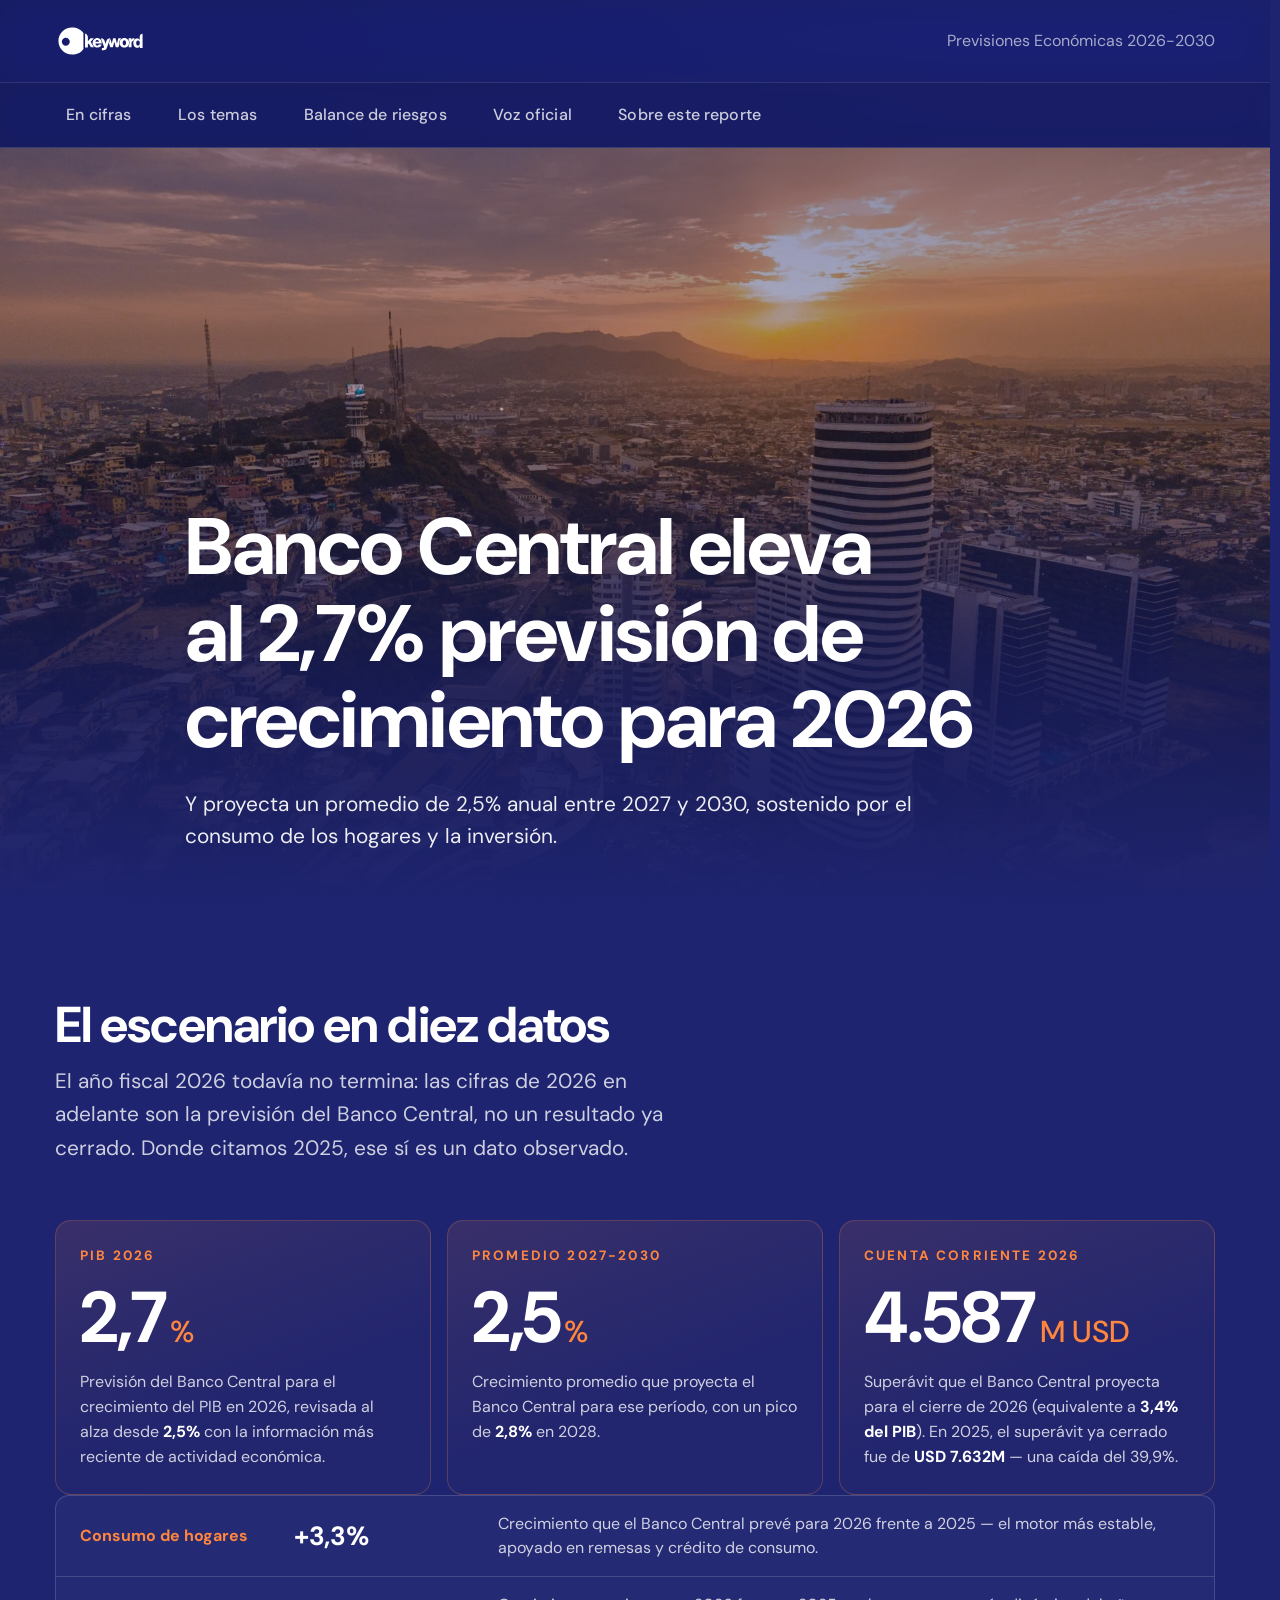
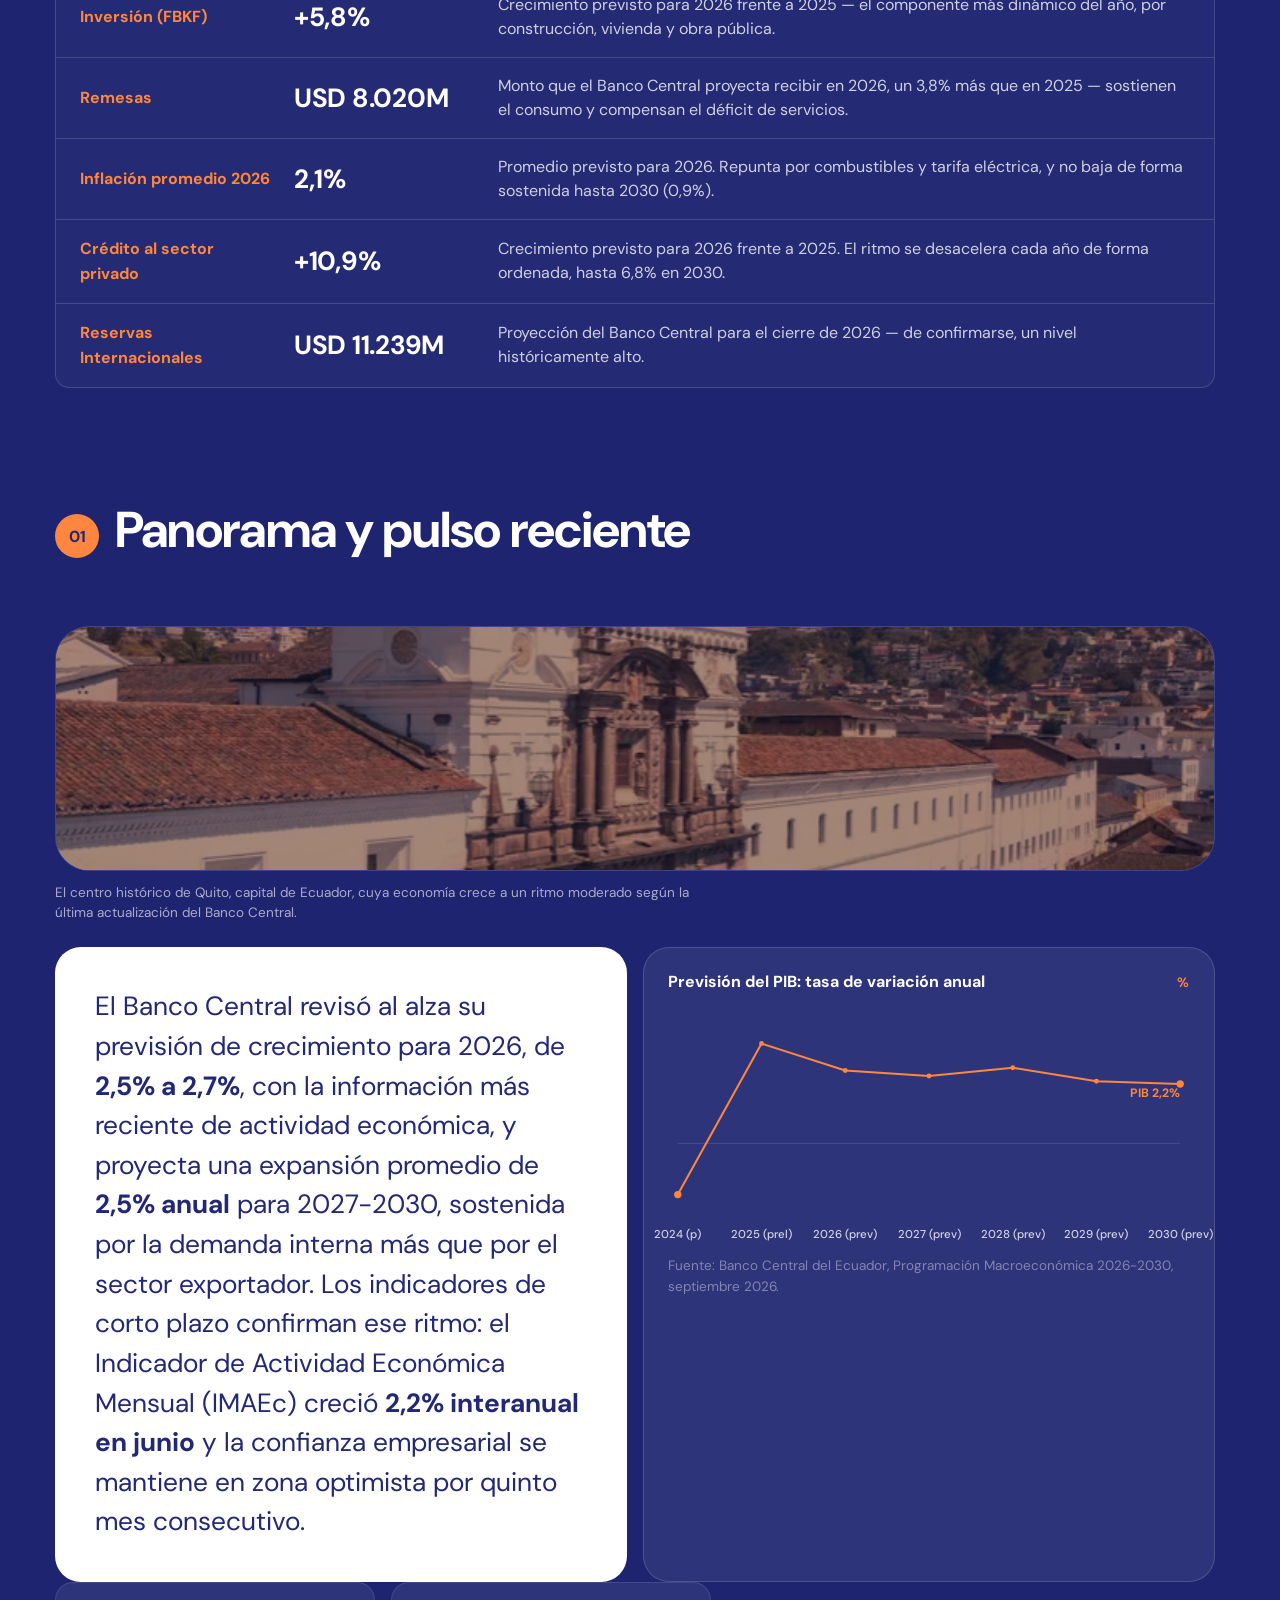
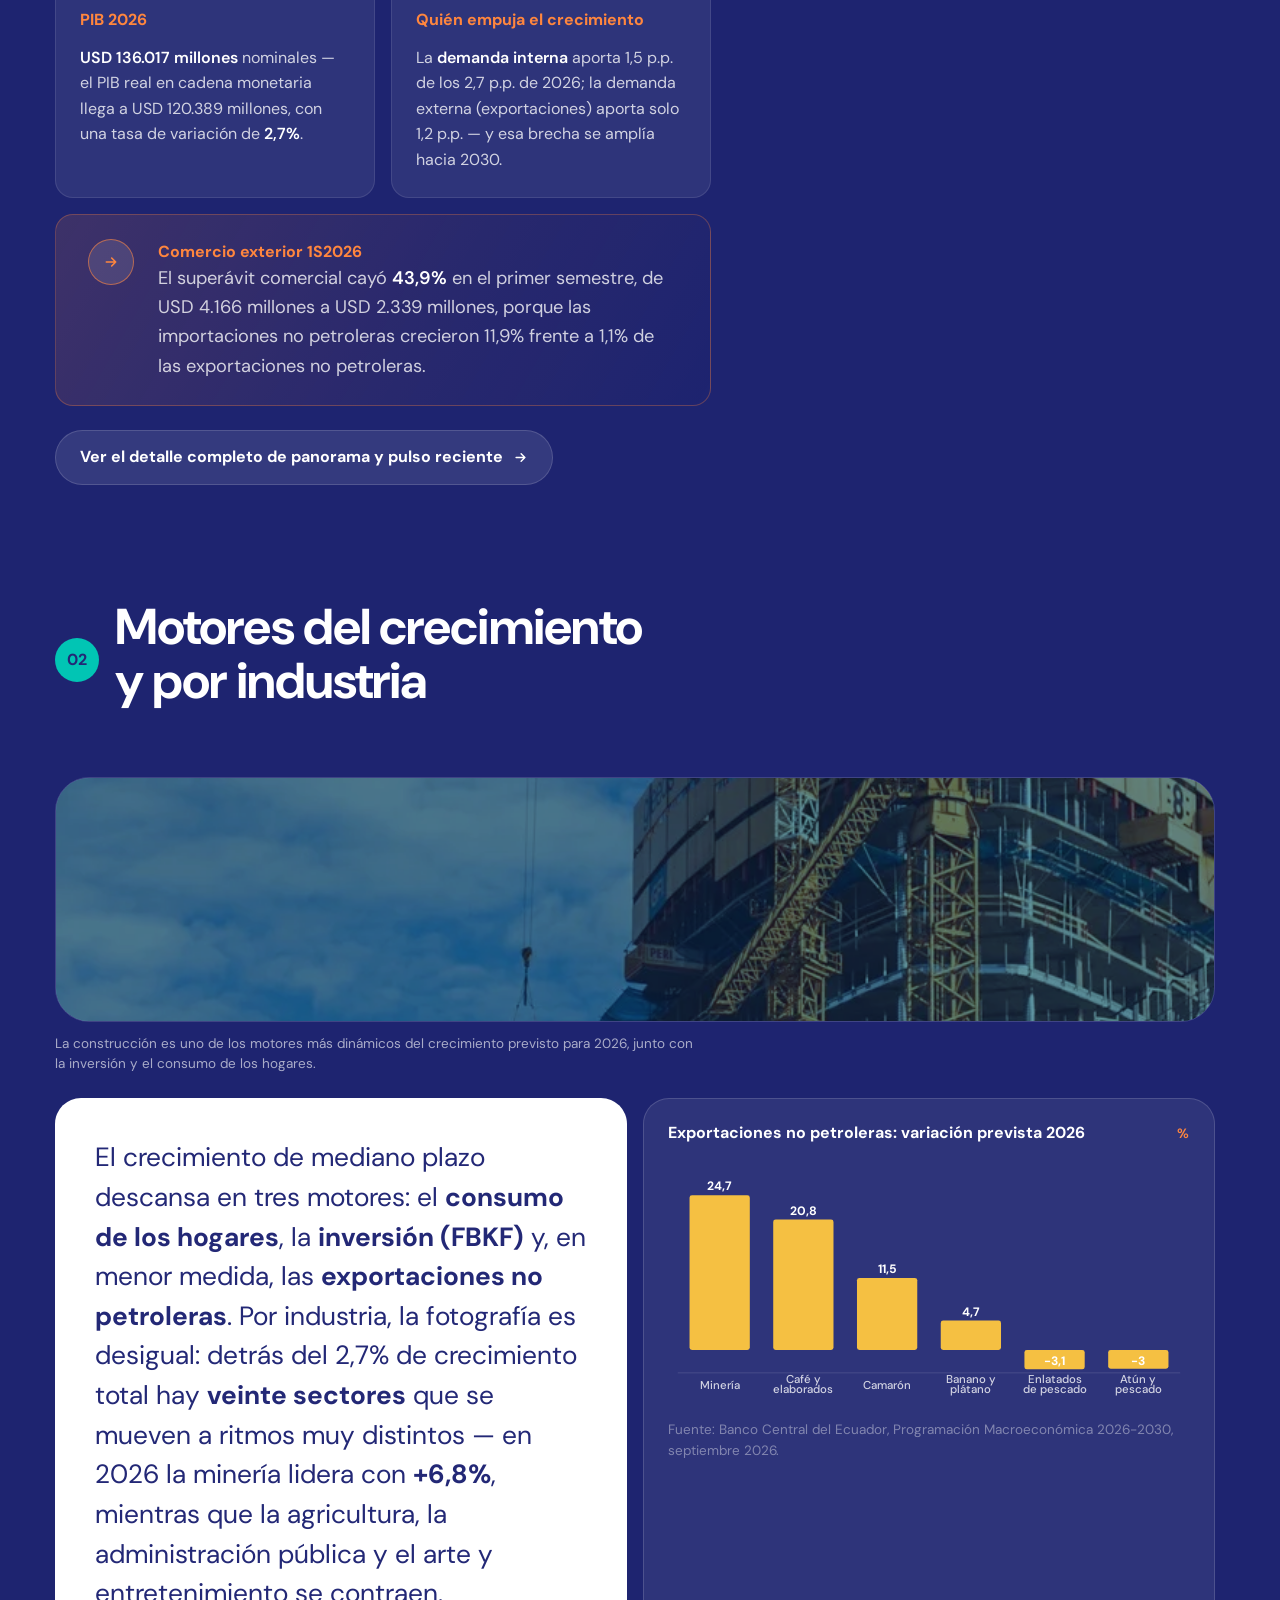
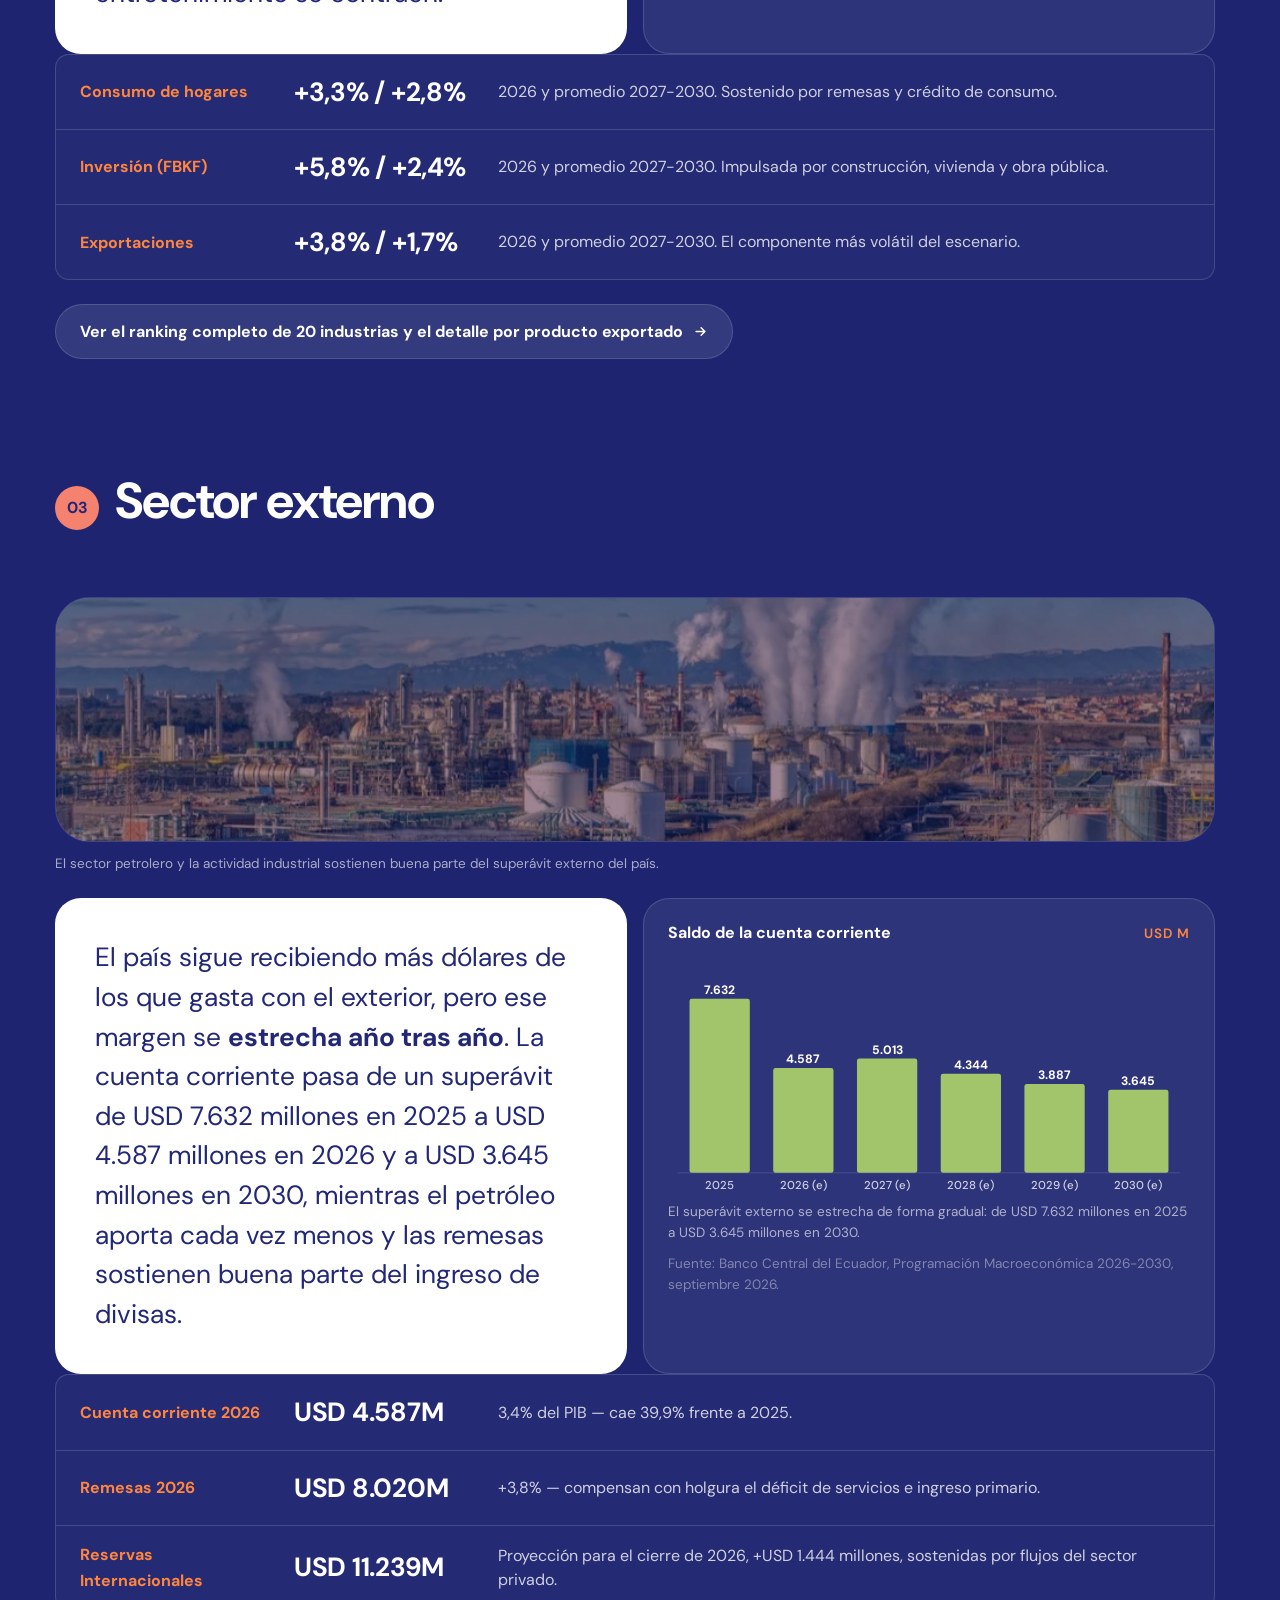
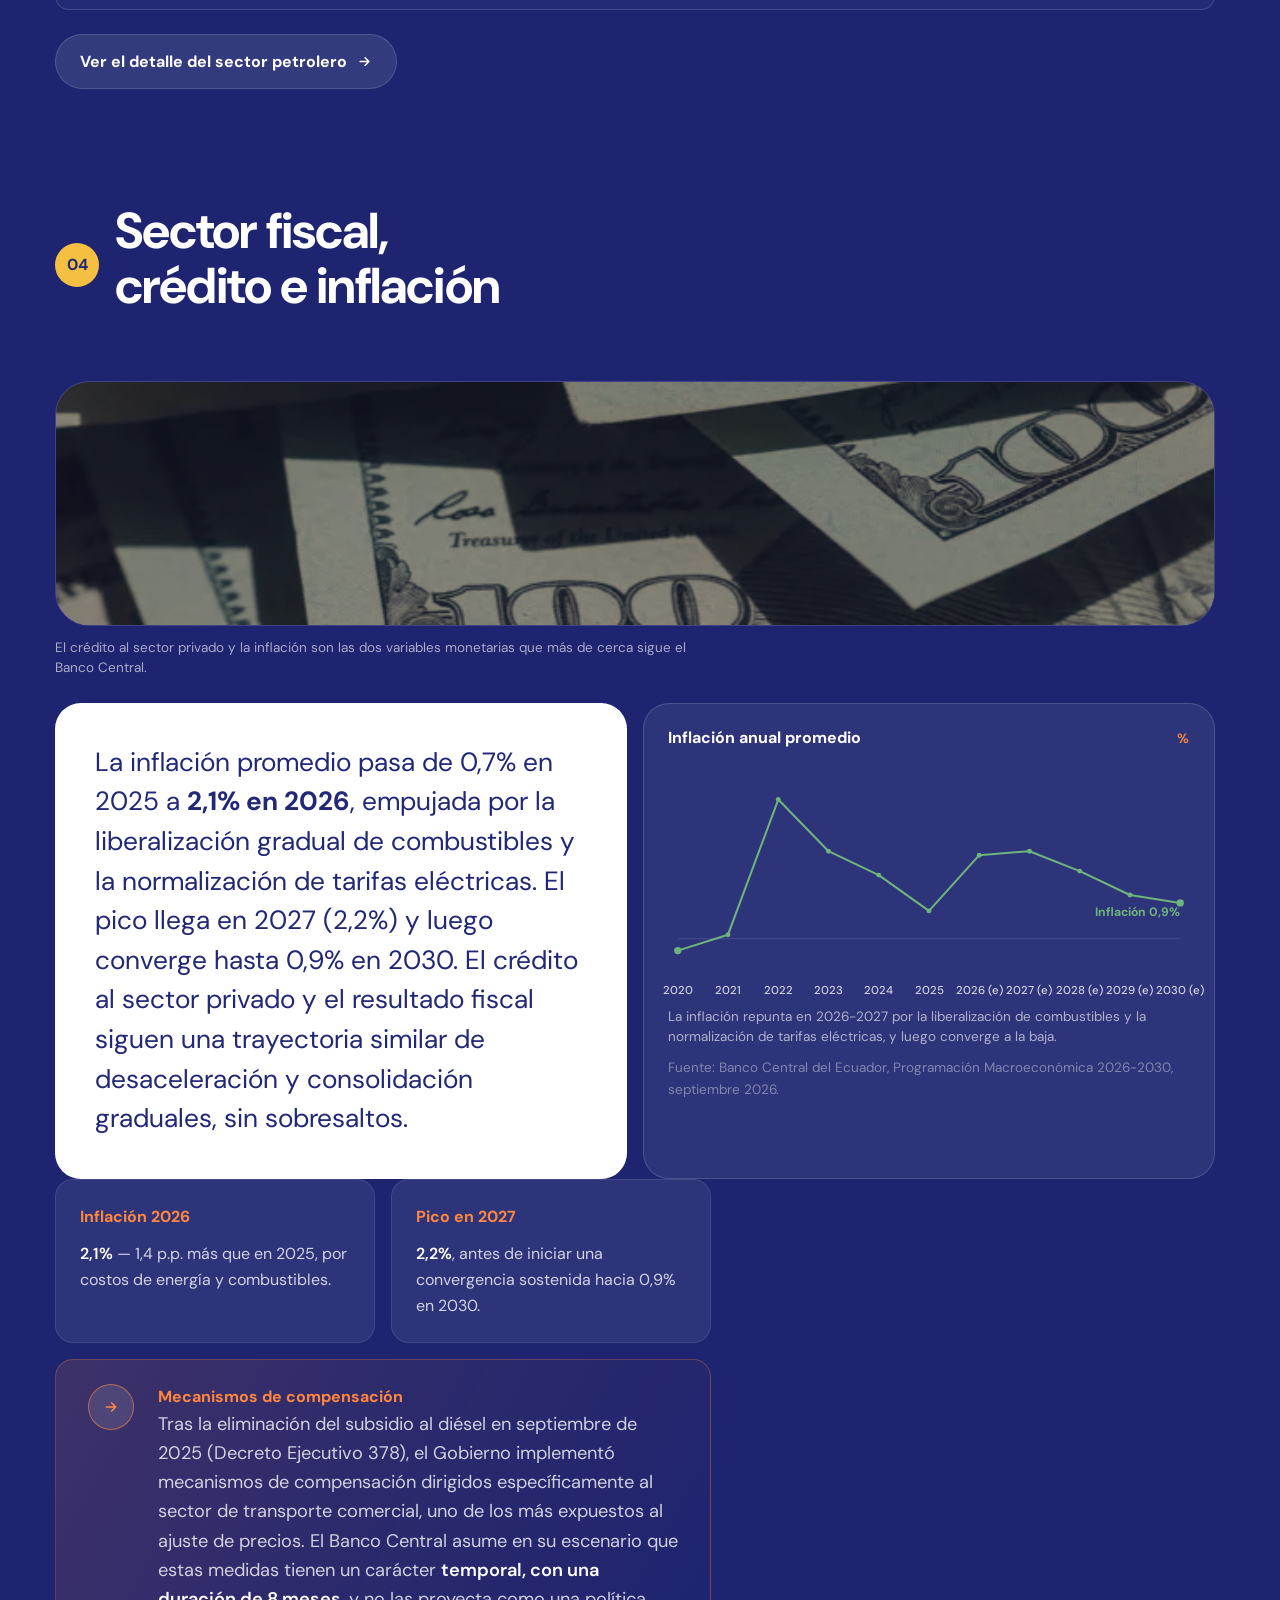
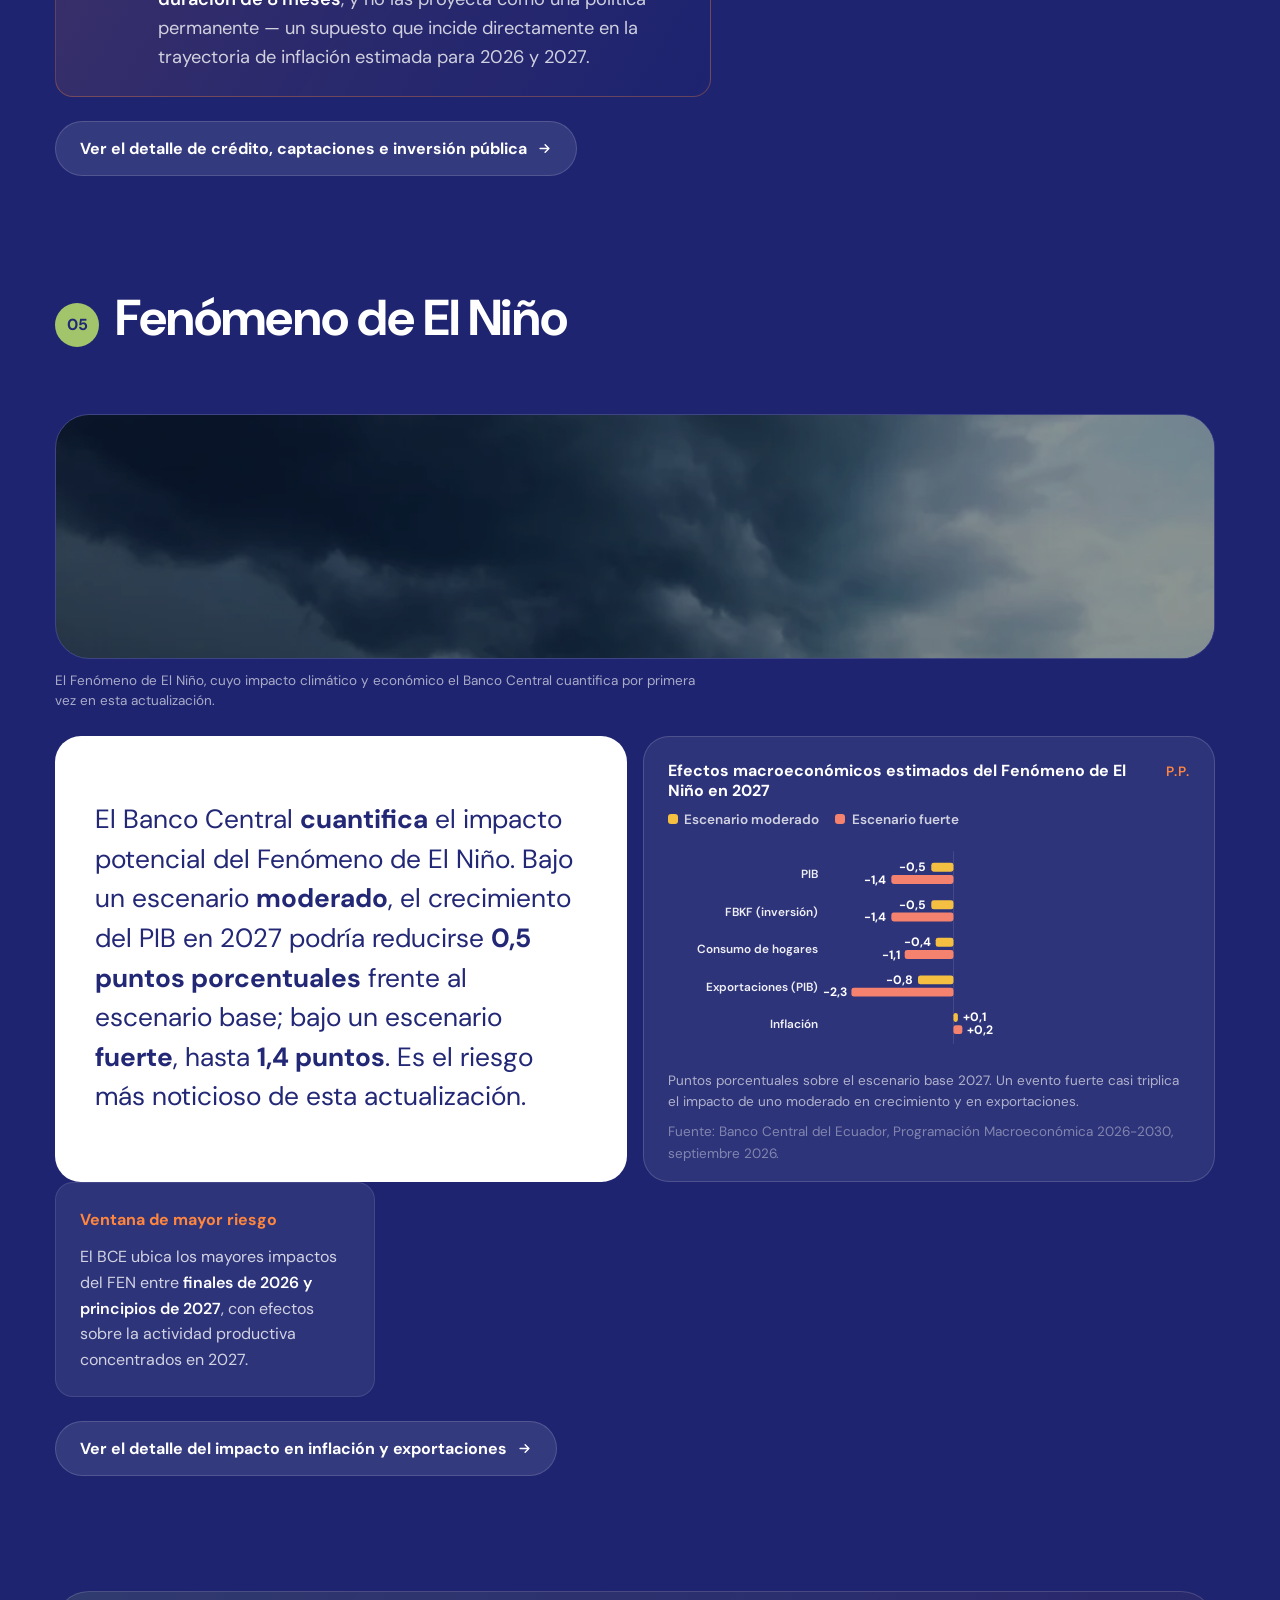
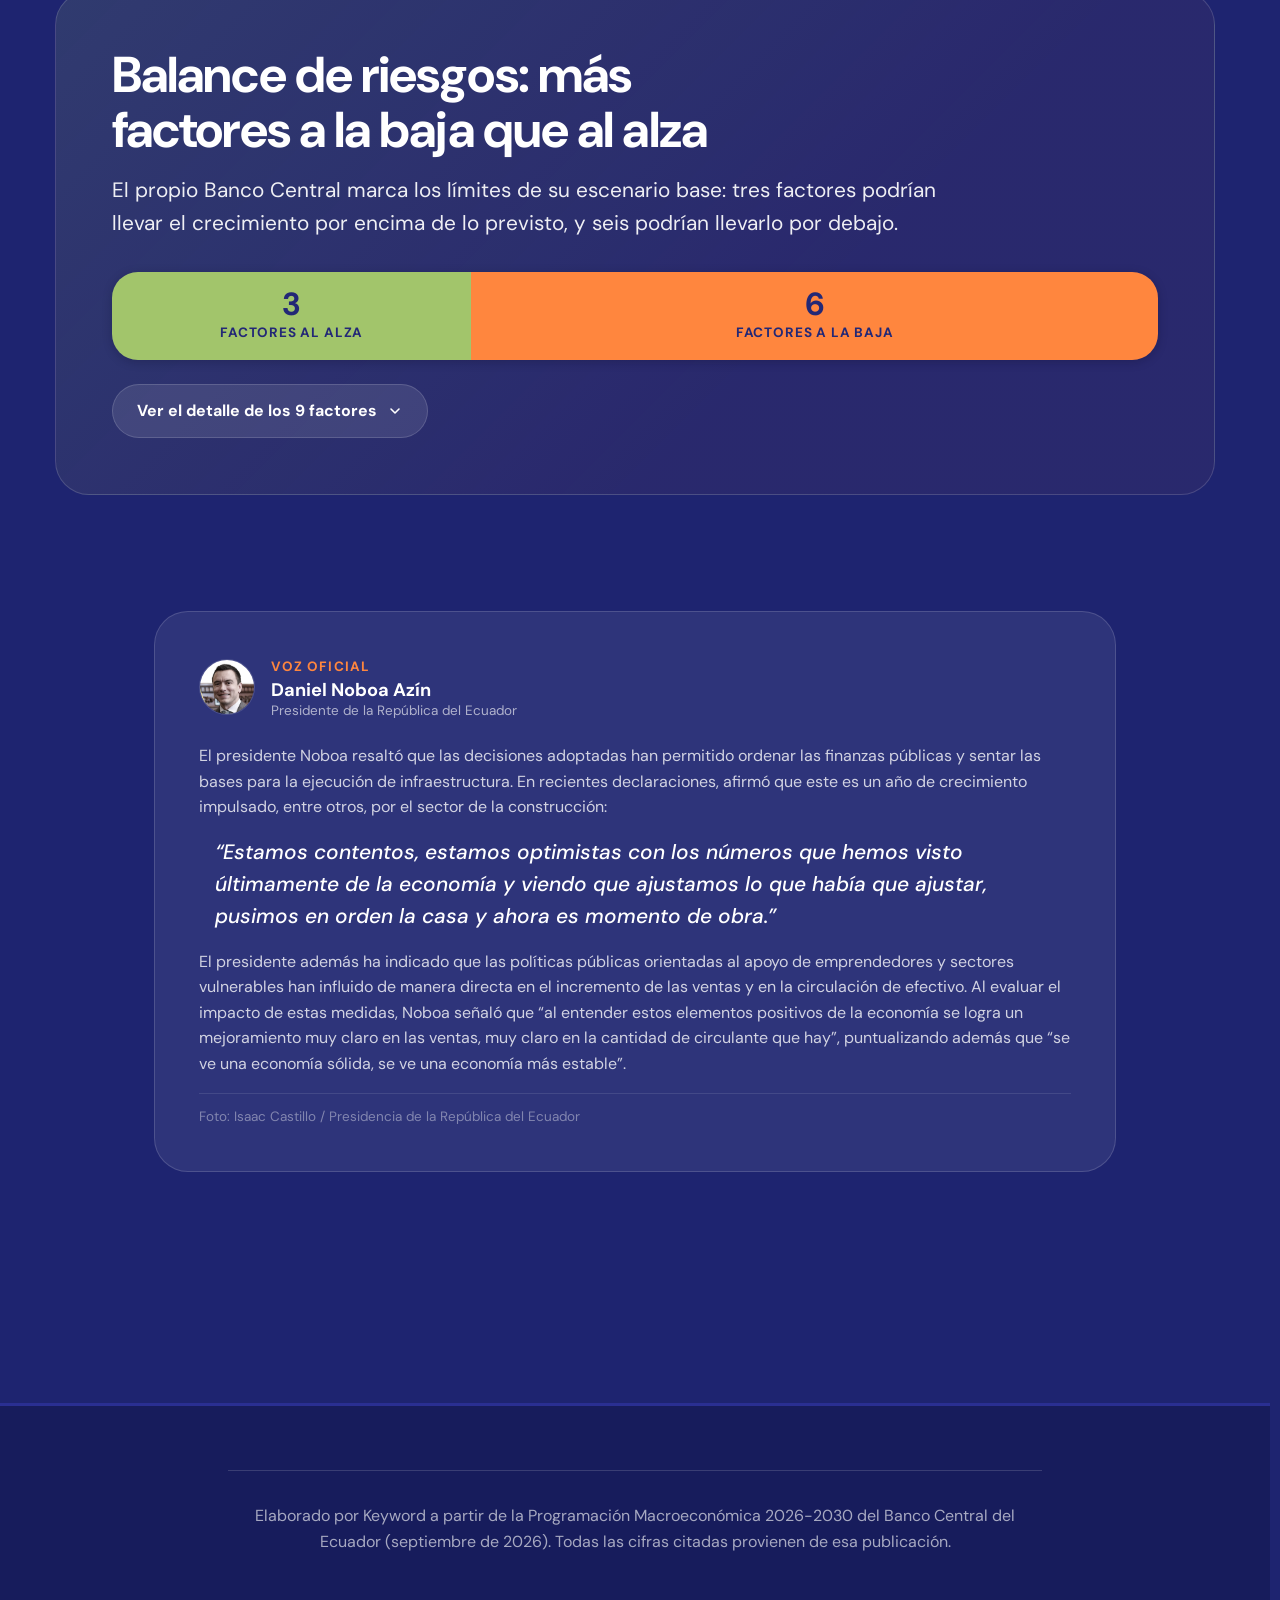
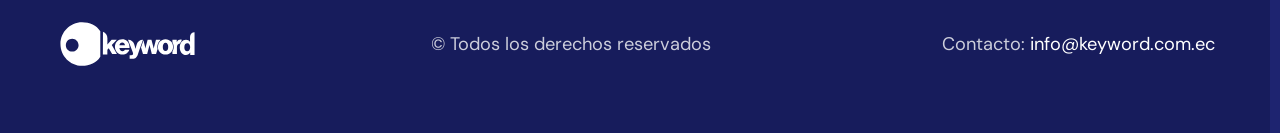
==== index.html @ aa266d31 "Ronda 7.2: fix de espacio desperdiciado en facts-grid con pocos items Con 1-3 facts en la grilla fij" ====
<!doctype html>
<html lang="es" class="no-js">
<head>
  <meta charset="utf-8" />
  <meta name="viewport" content="width=device-width, initial-scale=1" />
  <title>Banco Central eleva al 2,7% previsión de crecimiento para 2026 — Keyword</title>
  <meta name="description" content="Lectura empresarial de la Programación Macroeconómica 2026-2030 del Banco Central del Ecuador: crecimiento, riesgos y el primer impacto cuantificado del Fenómeno de El Niño." />
  <link rel="preconnect" href="https://fonts.googleapis.com" />
  <link rel="preconnect" href="https://fonts.gstatic.com" crossorigin />
  <link rel="stylesheet" href="https://fonts.googleapis.com/css2?family=DM+Sans:opsz,wght@9..40,400;9..40,500;9..40,600;9..40,700&display=swap" />
  <link rel="stylesheet" href="css/styles.css" />
</head>
<body>

<header class="site-header">
  <div class="wrap site-header__inner">
    <a href="index.html" class="brand" aria-label="Keyword — inicio">
      <img src="img/logo-keyword-white.svg" alt="Keyword" class="brand__logo" />
    </a>
    <nav class="nav-crumbs" aria-label="Ruta de navegación">
      <span>Previsiones Económicas 2026-2030</span>
    </nav>
  </div>
</header>

<nav class="home-nav" aria-label="Índice del análisis">
  <div class="wrap home-nav__inner">
    <a href="#cifras">En cifras</a>
    <a href="#panorama">Los temas</a>
    <a href="#riesgos">Balance de riesgos</a>
    <a href="#voz-oficial">Voz oficial</a>
    <a href="#cierre">Sobre este reporte</a>
  </div>
</nav>

<main>

<section class="hero" aria-labelledby="titulo-principal">
  <div class="hero__media">
    <img src="img/hero-guayaquil.webp" alt="" loading="eager" />
  </div>
  <div class="wrap hero__inner">
    <h1 class="hero__title" id="titulo-principal">Banco Central eleva al 2,7% previsión de crecimiento para 2026</h1>
    <p class="hero__subtitle">Y proyecta un promedio de 2,5% anual entre 2027 y 2030, sostenido por el consumo de los hogares y la inversión.</p>
  </div>
</section>

<section class="section" id="cifras" aria-labelledby="titulo-cifras">
  <div class="wrap">
    <header class="section-mark">
      <h2 class="section-mark__title" id="titulo-cifras">El escenario en diez datos</h2>
      <p class="section-mark__lead">El año fiscal 2026 todavía no termina: las cifras de 2026 en adelante son la previsión del Banco Central, no un resultado ya cerrado. Donde citamos 2025, ese sí es un dato observado.</p>
    </header>

    <div class="stats-hero-row reveal">
    <div class="stat-hero">
      <p class="stat-hero__label">PIB 2026</p>
      <p class="stat-hero__figure"><span class="counter" data-count-to="2.7" data-decimals="1">2,7</span><span class="stat-hero__unit">%</span></p>
      <p class="stat-hero__note">Previsión del Banco Central para el crecimiento del PIB en 2026, revisada al alza desde <strong>2,5%</strong> con la información más reciente de actividad económica.</p>
    </div>
    <div class="stat-hero">
      <p class="stat-hero__label">Promedio 2027-2030</p>
      <p class="stat-hero__figure"><span class="counter" data-count-to="2.5" data-decimals="1">2,5</span><span class="stat-hero__unit">%</span></p>
      <p class="stat-hero__note">Crecimiento promedio que proyecta el Banco Central para ese período, con un pico de <strong>2,8%</strong> en 2028.</p>
    </div>
    <div class="stat-hero">
      <p class="stat-hero__label">Cuenta corriente 2026</p>
      <p class="stat-hero__figure"><span class="counter" data-count-to="4587" data-decimals="0">4.587</span><span class="stat-hero__unit">M USD</span></p>
      <p class="stat-hero__note">Superávit que el Banco Central proyecta para el cierre de 2026 (equivalente a <strong>3,4% del PIB</strong>). En 2025, el superávit ya cerrado fue de <strong>USD 7.632M</strong> — una caída del 39,9%.</p>
    </div>
  </div>

    <div class="stats-list reveal">
    <div class="stat-row">
      <p class="stat-row__key">Consumo de hogares</p>
      <p class="stat-row__val">+3,3%</p>
      <p class="stat-row__ctx">Crecimiento que el Banco Central prevé para 2026 frente a 2025 — el motor más estable, apoyado en remesas y crédito de consumo.</p>
    </div>
    <div class="stat-row">
      <p class="stat-row__key">Inversión (FBKF)</p>
      <p class="stat-row__val">+5,8%</p>
      <p class="stat-row__ctx">Crecimiento previsto para 2026 frente a 2025 — el componente más dinámico del año, por construcción, vivienda y obra pública.</p>
    </div>
    <div class="stat-row">
      <p class="stat-row__key">Remesas</p>
      <p class="stat-row__val">USD 8.020M</p>
      <p class="stat-row__ctx">Monto que el Banco Central proyecta recibir en 2026, un 3,8% más que en 2025 — sostienen el consumo y compensan el déficit de servicios.</p>
    </div>
    <div class="stat-row">
      <p class="stat-row__key">Inflación promedio 2026</p>
      <p class="stat-row__val">2,1%</p>
      <p class="stat-row__ctx">Promedio previsto para 2026. Repunta por combustibles y tarifa eléctrica, y no baja de forma sostenida hasta 2030 (0,9%).</p>
    </div>
    <div class="stat-row">
      <p class="stat-row__key">Crédito al sector privado</p>
      <p class="stat-row__val">+10,9%</p>
      <p class="stat-row__ctx">Crecimiento previsto para 2026 frente a 2025. El ritmo se desacelera cada año de forma ordenada, hasta 6,8% en 2030.</p>
    </div>
    <div class="stat-row">
      <p class="stat-row__key">Reservas Internacionales</p>
      <p class="stat-row__val">USD 11.239M</p>
      <p class="stat-row__ctx">Proyección del Banco Central para el cierre de 2026 — de confirmarse, un nivel históricamente alto.</p>
    </div>
  </div>
  </div>
</section>

<section class="section narrative-block narrative-block--1" id="panorama" aria-labelledby="titulo-panorama">
  <div class="wrap">
    <header class="section-mark narrative-block__head">
      <span class="narrative-block__num" style="background:var(--obj-1)" aria-hidden="true">01</span>
      <h2 class="section-mark__title" id="titulo-panorama">Panorama y pulso reciente</h2>
    </header>

    <figure class="obj-photo reveal">
      <div class="obj-photo__frame">
        <img src="img/card-panorama.webp" alt="Centro histórico de Quito" loading="lazy" />
      </div>
      <figcaption>El centro histórico de Quito, capital de Ecuador, cuya economía crece a un ritmo moderado según la última actualización del Banco Central.</figcaption>
    </figure>

    <div class="obj-lead">
      <div class="obj-lead__card reveal">
        <p class="obj-lead__text">El Banco Central revisó al alza su previsión de crecimiento para 2026, de <strong>2,5% a 2,7%</strong>, con la información más reciente de actividad económica, y proyecta una expansión promedio de <strong>2,5% anual</strong> para 2027-2030, sostenida por la demanda interna más que por el sector exportador. Los indicadores de corto plazo confirman ese ritmo: el Indicador de Actividad Económica Mensual (IMAEc) creció <strong>2,2% interanual en junio</strong> y la confianza empresarial se mantiene en zona optimista por quinto mes consecutivo.</p>
      </div>
      <figure class="chart-card reveal ">
  <div class="chart-card__head">
    <p class="chart-card__title">Previsión del PIB: tasa de variación anual</p>
    <span class="chart-card__unit">%</span>
  </div>
  <svg class="chart chart--line" viewBox="0 0 640 300" role="img" aria-label="Previsión del PIB: tasa de variación anual" data-orient="x" data-x0="12" data-step="102.67" data-n="7" data-plot-top="20" data-plot-bottom="272"><line class="chart-grid0" x1="12" y1="175.8" x2="628" y2="175.8"/><polyline class="chart-line chart-draw" data-len="732.4" style="stroke:var(--obj-1);stroke-dasharray:732.4;stroke-dashoffset:732.4" points="12.0,238.6 114.7,53.4 217.3,86.4 320.0,93.1 422.7,83.1 525.3,99.7 628.0,103.0"/><circle class="chart-dot" data-idx="0" style="fill:var(--obj-1)" cx="12.0" cy="238.6" r="4.5"><title>PIB · 2024 (p): -1,9%</title></circle><circle class="chart-dot" data-idx="1" style="fill:var(--obj-1)" cx="114.7" cy="53.4" r="3"><title>PIB · 2025 (prel): 3,7%</title></circle><circle class="chart-dot" data-idx="2" style="fill:var(--obj-1)" cx="217.3" cy="86.4" r="3"><title>PIB · 2026 (prev): 2,7%</title></circle><circle class="chart-dot" data-idx="3" style="fill:var(--obj-1)" cx="320.0" cy="93.1" r="3"><title>PIB · 2027 (prev): 2,5%</title></circle><circle class="chart-dot" data-idx="4" style="fill:var(--obj-1)" cx="422.7" cy="83.1" r="3"><title>PIB · 2028 (prev): 2,8%</title></circle><circle class="chart-dot" data-idx="5" style="fill:var(--obj-1)" cx="525.3" cy="99.7" r="3"><title>PIB · 2029 (prev): 2,3%</title></circle><circle class="chart-dot" data-idx="6" style="fill:var(--obj-1)" cx="628.0" cy="103.0" r="4.5"><title>PIB · 2030 (prev): 2,2%</title></circle><text class="chart-label" style="fill:var(--obj-1)" x="628.0" y="119.0" text-anchor="end">PIB 2,2%</text><rect class="chart-hitzone" x="12.0" y="14.0" width="616.0" height="258.0" fill="transparent"/><text class="chart-axis" x="12.0" y="292" text-anchor="middle">2024 (p)</text><text class="chart-axis" x="114.7" y="292" text-anchor="middle">2025 (prel)</text><text class="chart-axis" x="217.3" y="292" text-anchor="middle">2026 (prev)</text><text class="chart-axis" x="320.0" y="292" text-anchor="middle">2027 (prev)</text><text class="chart-axis" x="422.7" y="292" text-anchor="middle">2028 (prev)</text><text class="chart-axis" x="525.3" y="292" text-anchor="middle">2029 (prev)</text><text class="chart-axis" x="628.0" y="292" text-anchor="middle">2030 (prev)</text></svg>
  <script type="application/json" class="chart-data">{"categories": ["2024 (p)", "2025 (prel)", "2026 (prev)", "2027 (prev)", "2028 (prev)", "2029 (prev)", "2030 (prev)"], "series": [{"name": "PIB", "accent": "obj-1", "values": [-1.9, 3.7, 2.7, 2.5, 2.8, 2.3, 2.2]}], "unit": "%"}</script>
  
  <p class="chart-card__source">Fuente: Banco Central del Ecuador, Programación Macroeconómica 2026-2030, septiembre 2026.</p>
</figure>
    </div>

    <div class="facts-grid facts-grid--2 reveal">
      <div class="fact">
        <p class="fact__label">PIB 2026</p>
        <p class="fact__text"><strong>USD 136.017 millones</strong> nominales — el PIB real en cadena monetaria llega a USD 120.389 millones, con una tasa de variación de <strong>2,7%</strong>.</p>
      </div>
      <div class="fact">
        <p class="fact__label">Quién empuja el crecimiento</p>
        <p class="fact__text">La <strong>demanda interna</strong> aporta 1,5 p.p. de los 2,7 p.p. de 2026; la demanda externa (exportaciones) aporta solo 1,2 p.p. — y esa brecha se amplía hacia 2030.</p>
      </div>
      <div class="fact fact--highlight">
        <span class="fact__icon" aria-hidden="true"><svg viewBox="0 0 24 24" fill="none" stroke="currentColor" stroke-width="2.4" stroke-linecap="round" stroke-linejoin="round" aria-hidden="true"><path d="M5 12h14M13 6l6 6-6 6"/></svg></span>
        <div>
          <p class="fact__label">Comercio exterior 1S2026</p>
          <p class="fact__text">El superávit comercial cayó <strong>43,9%</strong> en el primer semestre, de USD 4.166 millones a USD 2.339 millones, porque las importaciones no petroleras crecieron 11,9% frente a 1,1% de las exportaciones no petroleras.</p>
        </div>
      </div>
    </div>

    <a href="#drawer-panorama" class="drawer-trigger" data-drawer-open="panorama">Ver el detalle completo de panorama y pulso reciente <svg viewBox="0 0 24 24" fill="none" stroke="currentColor" stroke-width="2.4" stroke-linecap="round" stroke-linejoin="round" aria-hidden="true"><path d="M5 12h14M13 6l6 6-6 6"/></svg></a>
  </div>
</section>

<div class="detail-drawer" id="drawer-panorama" role="dialog" aria-modal="true" aria-labelledby="drawer-panorama-title" tabindex="-1">
  <div class="wrap detail-drawer__inner">
    <div class="detail-drawer__head">
      <p class="detail-drawer__eyebrow">Detalle completo</p>
      <p class="detail-drawer__title" id="drawer-panorama-title">Panorama y pulso reciente</p>
      <a href="#_" class="detail-drawer__close" aria-label="Cerrar detalle">&times;</a>
    </div>
    <div class="detail-drawer__body">
    <div class="roadmap">
    <div class="fact-section reveal">
      <header class="fact-section__head">
        <h2 class="fact-section__title">Un crecimiento revisado al alza, pero moderado</h2>
        <p class="fact-section__lead">El ajuste de 2,5% a 2,7% no es un cambio de tendencia: es la confirmación de que la economía sostuvo en el primer semestre de 2026 el mismo dinamismo mostrado en 2025 (3,7%). La proyección de mediano plazo se mantiene conservadora.</p>
      </header>
      <div class="facts-grid facts-grid--2 reveal">
            <div class="fact">
              <p class="fact__label">2027-2030</p>
              <p class="fact__text">Crecimiento promedio de <strong>2,5% anual</strong>, con un pico de 2,8% en 2028 y una desaceleración gradual hasta 2,2% en 2030.</p>
            </div>
            <div class="fact">
              <p class="fact__label">PIB per cápita</p>
              <p class="fact__text">Sube <strong>1,9%</strong> en 2026 hasta USD 6.599, y llegaría a USD 7.054 en 2030 — un crecimiento promedio de apenas 1,7% anual en el mediano plazo.</p>
            </div>
          </div>
    </div>

    <div class="fact-section reveal">
      <header class="fact-section__head">
        <h2 class="fact-section__title">Consumo, inversión y comercio exterior en 2026</h2>
      </header>
      <div class="stats-list reveal">
          <div class="stat-row">
            <p class="stat-row__key">Consumo de hogares</p>
            <p class="stat-row__val">+3,3%</p>
            <p class="stat-row__ctx">Acelera frente a 2025 (2,7%), impulsado por remesas y crédito de consumo.</p>
          </div>
          <div class="stat-row">
            <p class="stat-row__key">Inversión (FBKF)</p>
            <p class="stat-row__val">+5,8%</p>
            <p class="stat-row__ctx">El motor más dinámico del año: recuperación de obra pública y construcción privada.</p>
          </div>
          <div class="stat-row">
            <p class="stat-row__key">Exportaciones</p>
            <p class="stat-row__val">+3,8%</p>
            <p class="stat-row__ctx">Se modera frente a 2025 (6,4%) por la corrección en cacao, atún y café.</p>
          </div>
          <div class="stat-row">
            <p class="stat-row__key">Importaciones</p>
            <p class="stat-row__val">+6,3%</p>
            <p class="stat-row__ctx">Crecen más rápido que las exportaciones — la contrapartida natural de una demanda interna más fuerte.</p>
          </div>
        </div>
    </div>

    <div class="fact-section reveal">
      <header class="fact-section__head">
        <h2 class="fact-section__title">La economía sostiene el ritmo mes a mes</h2>
      </header>
      <div class="facts-grid reveal">
            <div class="fact">
              <p class="fact__label">IMAEc (jun-26)</p>
              <p class="fact__text"><strong>+2,2%</strong> interanual, con el componente no petrolero (+2,3%) como principal motor; el acumulado del semestre es +2,0%.</p>
            </div>
            <div class="fact">
              <p class="fact__label">Confianza empresarial (IEE)</p>
              <p class="fact__text"><strong>53,2 puntos</strong>, quinto mes en zona de mayor confianza (>50). Construcción lidera con 57,5 puntos; comercio cae a 49,5, zona de menor confianza.</p>
            </div>
            <div class="fact">
              <p class="fact__label">Construcción</p>
              <p class="fact__text">Producción de cemento <strong>+11,8%</strong> y despachos +14,0% (ene-jul) — contrasta con la contracción de 2024 (-5,6% y -8,3%) y la recuperación más moderada de 2025 (+5,7% y +7,6%).</p>
            </div>
            <div class="fact">
              <p class="fact__label">Generación eléctrica</p>
              <p class="fact__text">Supera los <strong>3.300 GWh mensuales</strong> en julio, cerca de máximos históricos — normalización tras la crisis energética de 2024.</p>
            </div>
          </div>
    </div>

    <div class="fact-section reveal">
      <header class="fact-section__head">
        <h2 class="fact-section__title">Más financiamiento y más facturación</h2>
        <p class="fact-section__lead">Las ventas acumuladas de enero a junio llegaron a USD 137.000 millones (+10,1%), lideradas por comercio, manufactura y servicios — que juntos concentran el 76,2% del total.</p>
      </header>
      <div class="stats-list reveal">
          <div class="stat-row">
            <p class="stat-row__key">Crédito al sector privado</p>
            <p class="stat-row__val">+10,4%</p>
            <p class="stat-row__ctx">A julio de 2026, en camino al 10,9% previsto para el cierre del año.</p>
          </div>
          <div class="stat-row">
            <p class="stat-row__key">Captaciones</p>
            <p class="stat-row__val">+10,9%</p>
            <p class="stat-row__ctx">Se desaceleran desde 17,9% (jul-25) — el sistema financiero madura hacia un ritmo más sostenible.</p>
          </div>
          <div class="stat-row">
            <p class="stat-row__key">Monto de operaciones activas</p>
            <p class="stat-row__val">+9,9%</p>
            <p class="stat-row__ctx">Ene-jul 2026, impulsado por consumo (+14,9%), microcrédito (+19,5%) e inmobiliario (+35,4%).</p>
          </div>
        </div>
    </div>
    </div>
    </div>
  </div>
</div>

<section class="section narrative-block narrative-block--2" id="motores-industrias" aria-labelledby="titulo-motores-industrias">
  <div class="wrap">
    <header class="section-mark narrative-block__head">
      <span class="narrative-block__num" style="background:var(--obj-2)" aria-hidden="true">02</span>
      <h2 class="section-mark__title" id="titulo-motores-industrias">Motores del crecimiento y por industria</h2>
    </header>

    <figure class="obj-photo reveal">
      <div class="obj-photo__frame">
        <img src="img/card-motores.webp" alt="Grúa de construcción" loading="lazy" />
      </div>
      <figcaption>La construcción es uno de los motores más dinámicos del crecimiento previsto para 2026, junto con la inversión y el consumo de los hogares.</figcaption>
    </figure>

    <div class="obj-lead">
      <div class="obj-lead__card reveal">
        <p class="obj-lead__text">El crecimiento de mediano plazo descansa en tres motores: el <strong>consumo de los hogares</strong>, la <strong>inversión (FBKF)</strong> y, en menor medida, las <strong>exportaciones no petroleras</strong>. Por industria, la fotografía es desigual: detrás del 2,7% de crecimiento total hay <strong>veinte sectores</strong> que se mueven a ritmos muy distintos — en 2026 la minería lidera con <strong>+6,8%</strong>, mientras que la agricultura, la administración pública y el arte y entretenimiento se contraen.</p>
      </div>
      <figure class="chart-card reveal ">
  <div class="chart-card__head">
    <p class="chart-card__title">Exportaciones no petroleras: variación prevista 2026</p>
    <span class="chart-card__unit">%</span>
  </div>
  <svg class="chart chart--bars" viewBox="0 0 640 316" role="img" aria-label="Exportaciones no petroleras: variación prevista 2026" data-orient="x" data-x0="12" data-step="102.67" data-n="6" data-plot-top="20" data-plot-bottom="272"><line class="chart-grid0" x1="12" y1="272.0" x2="628" y2="272.0"/><rect class="chart-bar chart-draw-v" data-idx="0" style="fill:var(--obj-4)" x="26.4" y="54.2" width="73.9" height="189.7" data-final-h="189.7" data-final-y="54.2"><title>Minería: 24,7%</title></rect><text class="chart-val" x="63.3" y="48.2" text-anchor="middle">24,7</text><rect class="chart-bar chart-draw-v" data-idx="1" style="fill:var(--obj-4)" x="129.0" y="84.1" width="73.9" height="159.8" data-final-h="159.8" data-final-y="84.1"><title>Café y elaborados: 20,8%</title></rect><text class="chart-val" x="166.0" y="78.1" text-anchor="middle">20,8</text><rect class="chart-bar chart-draw-v" data-idx="2" style="fill:var(--obj-4)" x="231.7" y="155.6" width="73.9" height="88.3" data-final-h="88.3" data-final-y="155.6"><title>Camarón: 11,5%</title></rect><text class="chart-val" x="268.7" y="149.6" text-anchor="middle">11,5</text><rect class="chart-bar chart-draw-v" data-idx="3" style="fill:var(--obj-4)" x="334.4" y="207.8" width="73.9" height="36.1" data-final-h="36.1" data-final-y="207.8"><title>Banano y plátano: 4,7%</title></rect><text class="chart-val" x="371.3" y="201.8" text-anchor="middle">4,7</text><rect class="chart-bar chart-draw-v" data-idx="4" style="fill:var(--obj-4)" x="437.0" y="243.9" width="73.9" height="23.8" data-final-h="23.8" data-final-y="243.9"><title>Enlatados de pescado: -3,1%</title></rect><text class="chart-val" x="474.0" y="262.0" text-anchor="middle">-3,1</text><rect class="chart-bar chart-draw-v" data-idx="5" style="fill:var(--obj-4)" x="539.7" y="243.9" width="73.9" height="23.0" data-final-h="23.0" data-final-y="243.9"><title>Atún y pescado: -3%</title></rect><text class="chart-val" x="576.7" y="262.0" text-anchor="middle">-3</text><rect class="chart-hitzone" x="12.0" y="14.0" width="616.0" height="258.0" fill="transparent"/><text class="chart-axis" x="63.3" y="292" text-anchor="middle">Minería</text><text class="chart-axis" text-anchor="middle"><tspan x="166.0" y="284">Café y</tspan><tspan x="166.0" y="297">elaborados</tspan></text><text class="chart-axis" x="268.7" y="292" text-anchor="middle">Camarón</text><text class="chart-axis" text-anchor="middle"><tspan x="371.3" y="284">Banano y</tspan><tspan x="371.3" y="297">plátano</tspan></text><text class="chart-axis" text-anchor="middle"><tspan x="474.0" y="284">Enlatados</tspan><tspan x="474.0" y="297">de pescado</tspan></text><text class="chart-axis" text-anchor="middle"><tspan x="576.7" y="284">Atún y</tspan><tspan x="576.7" y="297">pescado</tspan></text></svg>
  <script type="application/json" class="chart-data">{"categories": ["Minería", "Café y elaborados", "Camarón", "Banano y plátano", "Enlatados de pescado", "Atún y pescado"], "series": [{"name": "Variación 2026", "accent": "obj-4", "values": [24.7, 20.8, 11.5, 4.7, -3.1, -3.0]}], "unit": "%"}</script>
  
  <p class="chart-card__source">Fuente: Banco Central del Ecuador, Programación Macroeconómica 2026-2030, septiembre 2026.</p>
</figure>
    </div>

    <div class="stats-list reveal">
    <div class="stat-row">
      <p class="stat-row__key">Consumo de hogares</p>
      <p class="stat-row__val">+3,3% / +2,8%</p>
      <p class="stat-row__ctx">2026 y promedio 2027-2030. Sostenido por remesas y crédito de consumo.</p>
    </div>
    <div class="stat-row">
      <p class="stat-row__key">Inversión (FBKF)</p>
      <p class="stat-row__val">+5,8% / +2,4%</p>
      <p class="stat-row__ctx">2026 y promedio 2027-2030. Impulsada por construcción, vivienda y obra pública.</p>
    </div>
    <div class="stat-row">
      <p class="stat-row__key">Exportaciones</p>
      <p class="stat-row__val">+3,8% / +1,7%</p>
      <p class="stat-row__ctx">2026 y promedio 2027-2030. El componente más volátil del escenario.</p>
    </div>
  </div>

    <a href="#drawer-motores-industrias" class="drawer-trigger" data-drawer-open="motores-industrias">Ver el ranking completo de 20 industrias y el detalle por producto exportado <svg viewBox="0 0 24 24" fill="none" stroke="currentColor" stroke-width="2.4" stroke-linecap="round" stroke-linejoin="round" aria-hidden="true"><path d="M5 12h14M13 6l6 6-6 6"/></svg></a>
  </div>
</section>

<div class="detail-drawer" id="drawer-motores-industrias" role="dialog" aria-modal="true" aria-labelledby="drawer-motores-industrias-title" tabindex="-1">
  <div class="wrap detail-drawer__inner">
    <div class="detail-drawer__head">
      <p class="detail-drawer__eyebrow">Detalle completo</p>
      <p class="detail-drawer__title" id="drawer-motores-industrias-title">Motores del crecimiento y por industria</p>
      <a href="#_" class="detail-drawer__close" aria-label="Cerrar detalle">&times;</a>
    </div>
    <div class="detail-drawer__body">
    <figure class="obj-photo reveal">
  <div class="obj-photo__frame">
    <img src="img/hero-puerto.webp" alt="Vista aérea de contenedores de exportación en un puerto de Guayaquil" loading="lazy" />
  </div>
  <figcaption>El comercio exterior no petrolero — minería, camarón, banano — es uno de los canales por los que estas cifras llegan a la economía real. Puerto de Guayaquil.</figcaption>
</figure>

    <div class="roadmap">
    <div class="fact-section reveal">
      <header class="fact-section__head">
        <h2 class="fact-section__title">Quién crece más y quién se contrae</h2>
        <p class="fact-section__lead">La minería, la electricidad y la construcción encabezan el crecimiento de 2026; la agricultura, la administración pública y el arte y entretenimiento son las únicas industrias en terreno negativo.</p>
      </header>
      <div class="fact-section__chart--cap"><figure class="chart-card reveal ">
        <div class="chart-card__head">
          <p class="chart-card__title">Crecimiento del valor agregado por industria</p>
          <span class="chart-card__unit">%</span>
        </div>
        <svg class="chart chart--hbars" viewBox="0 0 640 510" role="img" aria-label="Crecimiento del valor agregado por industria" data-orient="y" data-y0="20" data-step="24" data-n="20" data-plot-left="0" data-plot-right="640"><line class="chart-grid0" x1="326.2" y1="16" x2="326.2" y2="500"/><text class="chart-axis chart-axis--row" x="184" y="35.4" text-anchor="end">Minas y canteras</text><rect class="chart-bar chart-draw-h" data-idx="0" style="fill:var(--obj-4)" x="326.2" y="25" width="205.8" height="13" data-final-w="205.8" data-dir="r"><title>Minas y canteras: 6,8%</title></rect><text class="chart-val" x="540.0" y="35.4" text-anchor="start">+6,8<tspan class="chart-val__sub"> · 2027: +1,1</tspan></text><text class="chart-axis chart-axis--row" x="184" y="59.4" text-anchor="end">Electricidad y agua</text><rect class="chart-bar chart-draw-h" data-idx="1" style="fill:var(--obj-4)" x="326.2" y="49" width="175.6" height="13" data-final-w="175.6" data-dir="r"><title>Electricidad y agua: 5,8%</title></rect><text class="chart-val" x="509.7" y="59.4" text-anchor="start">+5,8<tspan class="chart-val__sub"> · 2027: +2,6</tspan></text><text class="chart-axis chart-axis--row" x="184" y="83.4" text-anchor="end">Construcción</text><rect class="chart-bar chart-draw-h" data-idx="2" style="fill:var(--obj-4)" x="326.2" y="73" width="145.3" height="13" data-final-w="145.3" data-dir="r"><title>Construcción: 4,8%</title></rect><text class="chart-val" x="479.5" y="83.4" text-anchor="start">+4,8<tspan class="chart-val__sub"> · 2027: +3,1</tspan></text><text class="chart-axis chart-axis--row" x="184" y="107.4" text-anchor="end">Manuf. de alimentos</text><rect class="chart-bar chart-draw-h" data-idx="3" style="fill:var(--obj-4)" x="326.2" y="97" width="127.1" height="13" data-final-w="127.1" data-dir="r"><title>Manuf. de alimentos: 4,2%</title></rect><text class="chart-val" x="461.3" y="107.4" text-anchor="start">+4,2<tspan class="chart-val__sub"> · 2027: +3,8</tspan></text><text class="chart-axis chart-axis--row" x="184" y="131.4" text-anchor="end">Alojamiento y comidas</text><rect class="chart-bar chart-draw-h" data-idx="4" style="fill:var(--obj-4)" x="326.2" y="121" width="121.1" height="13" data-final-w="121.1" data-dir="r"><title>Alojamiento y comidas: 4%</title></rect><text class="chart-val" x="455.2" y="131.4" text-anchor="start">+4<tspan class="chart-val__sub"> · 2027: +1,6</tspan></text><text class="chart-axis chart-axis--row" x="184" y="155.4" text-anchor="end">Comercio</text><rect class="chart-bar chart-draw-h" data-idx="5" style="fill:var(--obj-4)" x="326.2" y="145" width="118.1" height="13" data-final-w="118.1" data-dir="r"><title>Comercio: 3,9%</title></rect><text class="chart-val" x="452.2" y="155.4" text-anchor="start">+3,9<tspan class="chart-val__sub"> · 2027: +3,2</tspan></text><text class="chart-axis chart-axis--row" x="184" y="179.4" text-anchor="end">Financieras y seguros</text><rect class="chart-bar chart-draw-h" data-idx="6" style="fill:var(--obj-4)" x="326.2" y="169" width="112.0" height="13" data-final-w="112.0" data-dir="r"><title>Financieras y seguros: 3,7%</title></rect><text class="chart-val" x="446.2" y="179.4" text-anchor="start">+3,7<tspan class="chart-val__sub"> · 2027: +3,4</tspan></text><text class="chart-axis chart-axis--row" x="184" y="203.4" text-anchor="end">Manuf. no alimenticia</text><rect class="chart-bar chart-draw-h" data-idx="7" style="fill:var(--obj-4)" x="326.2" y="193" width="102.9" height="13" data-final-w="102.9" data-dir="r"><title>Manuf. no alimenticia: 3,4%</title></rect><text class="chart-val" x="437.1" y="203.4" text-anchor="start">+3,4<tspan class="chart-val__sub"> · 2027: +2,5</tspan></text><text class="chart-axis chart-axis--row" x="184" y="227.4" text-anchor="end">Refinados de petróleo</text><rect class="chart-bar chart-draw-h" data-idx="8" style="fill:var(--obj-4)" x="326.2" y="217" width="99.9" height="13" data-final-w="99.9" data-dir="r"><title>Refinados de petróleo: 3,3%</title></rect><text class="chart-val" x="434.1" y="227.4" text-anchor="start">+3,3<tspan class="chart-val__sub"> · 2027: +2,4</tspan></text><text class="chart-axis chart-axis--row" x="184" y="251.4" text-anchor="end">Pesca y acuicultura</text><rect class="chart-bar chart-draw-h" data-idx="9" style="fill:var(--obj-4)" x="326.2" y="241" width="93.8" height="13" data-final-w="93.8" data-dir="r"><title>Pesca y acuicultura: 3,1%</title></rect><text class="chart-val" x="428.0" y="251.4" text-anchor="start">+3,1<tspan class="chart-val__sub"> · 2027: +2,9</tspan></text><text class="chart-axis chart-axis--row" x="184" y="275.4" text-anchor="end">Salud y asist. social</text><rect class="chart-bar chart-draw-h" data-idx="10" style="fill:var(--obj-4)" x="326.2" y="265" width="84.8" height="13" data-final-w="84.8" data-dir="r"><title>Salud y asist. social: 2,8%</title></rect><text class="chart-val" x="418.9" y="275.4" text-anchor="start">+2,8<tspan class="chart-val__sub"> · 2027: +2</tspan></text><text class="chart-axis chart-axis--row" x="184" y="299.4" text-anchor="end">Inmobiliarias</text><rect class="chart-bar chart-draw-h" data-idx="11" style="fill:var(--obj-4)" x="326.2" y="289" width="60.5" height="13" data-final-w="60.5" data-dir="r"><title>Inmobiliarias: 2%</title></rect><text class="chart-val" x="394.7" y="299.4" text-anchor="start">+2<tspan class="chart-val__sub"> · 2027: +2,5</tspan></text><text class="chart-axis chart-axis--row" x="184" y="323.4" text-anchor="end">Profesionales y técnicas</text><rect class="chart-bar chart-draw-h" data-idx="12" style="fill:var(--obj-4)" x="326.2" y="313" width="60.5" height="13" data-final-w="60.5" data-dir="r"><title>Profesionales y técnicas: 2%</title></rect><text class="chart-val" x="394.7" y="323.4" text-anchor="start">+2<tspan class="chart-val__sub"> · 2027: +1,6</tspan></text><text class="chart-axis chart-axis--row" x="184" y="347.4" text-anchor="end">Transporte y almacén</text><rect class="chart-bar chart-draw-h" data-idx="13" style="fill:var(--obj-4)" x="326.2" y="337" width="57.5" height="13" data-final-w="57.5" data-dir="r"><title>Transporte y almacén: 1,9%</title></rect><text class="chart-val" x="391.7" y="347.4" text-anchor="start">+1,9<tspan class="chart-val__sub"> · 2027: +1,8</tspan></text><text class="chart-axis chart-axis--row" x="184" y="371.4" text-anchor="end">Información y comunic.</text><rect class="chart-bar chart-draw-h" data-idx="14" style="fill:var(--obj-4)" x="326.2" y="361" width="54.5" height="13" data-final-w="54.5" data-dir="r"><title>Información y comunic.: 1,8%</title></rect><text class="chart-val" x="388.6" y="371.4" text-anchor="start">+1,8<tspan class="chart-val__sub"> · 2027: +1,9</tspan></text><text class="chart-axis chart-axis--row" x="184" y="395.4" text-anchor="end">Enseñanza</text><rect class="chart-bar chart-draw-h" data-idx="15" style="fill:var(--obj-4)" x="326.2" y="385" width="27.2" height="13" data-final-w="27.2" data-dir="r"><title>Enseñanza: 0,9%</title></rect><text class="chart-val" x="361.4" y="395.4" text-anchor="start">+0,9<tspan class="chart-val__sub"> · 2027: +0,5</tspan></text><text class="chart-axis chart-axis--row" x="184" y="419.4" text-anchor="end">Hogares empleadores</text><rect class="chart-bar chart-draw-h" data-idx="16" style="fill:var(--obj-4)" x="326.2" y="409" width="3.0" height="13" data-final-w="3.0" data-dir="r"><title>Hogares empleadores: 0,1%</title></rect><text class="chart-val" x="337.2" y="419.4" text-anchor="start">+0,1<tspan class="chart-val__sub"> · 2027: +0,4</tspan></text><text class="chart-axis chart-axis--row" x="184" y="443.4" text-anchor="end">Administración pública</text><rect class="chart-bar chart-draw-h" data-idx="17" style="fill:var(--obj-4)" x="262.6" y="433" width="63.6" height="13" data-final-w="63.6" data-dir="l"><title>Administración pública: -2,1%</title></rect><text class="chart-val" x="334.2" y="443.4" text-anchor="start">-2,1<tspan class="chart-val__sub"> · 2027: +1,8</tspan></text><text class="chart-axis chart-axis--row" x="184" y="467.4" text-anchor="end">Agricultura y silvicultura</text><rect class="chart-bar chart-draw-h" data-idx="18" style="fill:var(--obj-4)" x="238.4" y="457" width="87.8" height="13" data-final-w="87.8" data-dir="l"><title>Agricultura y silvicultura: -2,9%</title></rect><text class="chart-val" x="334.2" y="467.4" text-anchor="start">-2,9<tspan class="chart-val__sub"> · 2027: +2</tspan></text><text class="chart-axis chart-axis--row" x="184" y="491.4" text-anchor="end">Arte y entretenimiento</text><rect class="chart-bar chart-draw-h" data-idx="19" style="fill:var(--obj-4)" x="196.0" y="481" width="130.2" height="13" data-final-w="130.2" data-dir="l"><title>Arte y entretenimiento: -4,3%</title></rect><text class="chart-val" x="334.2" y="491.4" text-anchor="start">-4,3<tspan class="chart-val__sub"> · 2027: +1,8</tspan></text><rect class="chart-hitzone" x="0.0" y="20.0" width="640.0" height="480.0" fill="transparent"/></svg>
        <script type="application/json" class="chart-data">{"categories": ["Minas y canteras", "Electricidad y agua", "Construcción", "Manuf. de alimentos", "Alojamiento y comidas", "Comercio", "Financieras y seguros", "Manuf. no alimenticia", "Refinados de petróleo", "Pesca y acuicultura", "Salud y asist. social", "Inmobiliarias", "Profesionales y técnicas", "Transporte y almacén", "Información y comunic.", "Enseñanza", "Hogares empleadores", "Administración pública", "Agricultura y silvicultura", "Arte y entretenimiento"], "series": [{"name": "2026 (prev)", "accent": "obj-4", "values": [6.8, 5.8, 4.8, 4.2, 4.0, 3.9, 3.7, 3.4, 3.3, 3.1, 2.8, 2.0, 2.0, 1.9, 1.8, 0.9, 0.1, -2.1, -2.9, -4.3]}], "unit": "%", "series2": {"name": "2027:", "values": [1.1, 2.6, 3.1, 3.8, 1.6, 3.2, 3.4, 2.5, 2.4, 2.9, 2.0, 2.5, 1.6, 1.8, 1.9, 0.5, 0.4, 1.8, 2.0, 1.8]}}</script>
        <figcaption class="chart-card__note">Ordenado de mayor a menor crecimiento previsto para 2026. La cifra tenue junto a cada barra es la previsión 2027.</figcaption>
        <p class="chart-card__source">Fuente: Banco Central del Ecuador, Programación Macroeconómica 2026-2030, septiembre 2026 (Valor Agregado Bruto por industrias).</p>
      </figure></div>

      <div class="facts-grid reveal">
            <div class="fact">
              <span class="fact__icon" aria-hidden="true"><svg viewBox="0 0 24 24" fill="none" stroke="currentColor" stroke-width="2.2" stroke-linecap="round" stroke-linejoin="round" aria-hidden="true"><path d="M3 20l6-11 4 6 2-3 6 8z"/></svg></span>
              <p class="fact__label">Minería</p>
              <p class="fact__text"><strong>+6,8%</strong> en 2026, el mayor crecimiento de las 20 industrias — se modera a +1,1% en 2027.</p>
            </div>
            <div class="fact">
              <span class="fact__icon" aria-hidden="true"><svg viewBox="0 0 24 24" fill="none" stroke="currentColor" stroke-width="2.2" stroke-linecap="round" stroke-linejoin="round" aria-hidden="true"><path d="M13 3 4 14h6l-1 7 9-11h-6z"/></svg></span>
              <p class="fact__label">Electricidad y agua</p>
              <p class="fact__text"><strong>+5,8%</strong> en 2026, en línea con la recuperación de la oferta eléctrica tras la crisis de 2024.</p>
            </div>
            <div class="fact">
              <span class="fact__icon" aria-hidden="true"><svg viewBox="0 0 24 24" fill="none" stroke="currentColor" stroke-width="2.2" stroke-linecap="round" stroke-linejoin="round" aria-hidden="true"><path d="M4 21V9l8-5v5h8v12"/><path d="M12 9v12"/><path d="M4 21h16"/></svg></span>
              <p class="fact__label">Construcción</p>
              <p class="fact__text"><strong>+4,8%</strong> en 2026 y +3,1% en 2027 — el ritmo más sostenido entre los sectores de mayor peso.</p>
            </div>
            <div class="fact">
              <span class="fact__icon" aria-hidden="true"><svg viewBox="0 0 24 24" fill="none" stroke="currentColor" stroke-width="2.2" stroke-linecap="round" stroke-linejoin="round" aria-hidden="true"><path d="M12 21V9"/><path d="M12 9c-2.2 0-4-1.8-4-4 2.2 0 4 1.8 4 4z"/><path d="M12 9c2.2 0 4-1.8 4-4-2.2 0-4 1.8-4 4z"/><path d="M12 15c-2.2 0-4-1.8-4-4 2.2 0 4 1.8 4 4z"/><path d="M12 15c2.2 0 4-1.8 4-4-2.2 0-4 1.8-4 4z"/></svg></span>
              <p class="fact__label">Manufactura de alimentos</p>
              <p class="fact__text"><strong>+4,2%</strong> en 2026 y +3,8% en 2027, la industria con la trayectoria más estable del listado.</p>
            </div>
            <div class="fact">
              <span class="fact__icon" aria-hidden="true"><svg viewBox="0 0 24 24" fill="none" stroke="currentColor" stroke-width="2.2" stroke-linecap="round" stroke-linejoin="round" aria-hidden="true"><path d="M12 3a9 9 0 1 0 9 9c0-1.1-.9-2-2-2h-2.2a2 2 0 0 1-1.9-2.7c.2-.5.1-1-.3-1.4A2 2 0 0 0 13 5.3c0-.9-.4-1.7-1-2.1-.6-.2-1.3-.2-2 0"/><circle cx="7.5" cy="10.5" r="1"/><circle cx="9" cy="7" r="1"/><circle cx="14.5" cy="6.2" r="1"/></svg></span>
              <p class="fact__label">Arte, entretenimiento y otros servicios</p>
              <p class="fact__text"><strong>-4,3%</strong> en 2026, la mayor contracción, aunque revierte a +1,8% en 2027.</p>
            </div>
            <div class="fact">
              <span class="fact__icon" aria-hidden="true"><svg viewBox="0 0 24 24" fill="none" stroke="currentColor" stroke-width="2.2" stroke-linecap="round" stroke-linejoin="round" aria-hidden="true"><path d="M5 21c8 0 14-6 14-14V5h-2C9 5 3 11 3 19v2z"/><path d="M3 21c4-6 8-9 13-11"/></svg></span>
              <p class="fact__label">Agricultura, ganadería y silvicultura</p>
              <p class="fact__text"><strong>-2,9%</strong> en 2026, revierte a +2,0% en 2027.</p>
            </div>
          </div>
    </div>

    <div class="fact-section reveal">
      <header class="fact-section__head">
        <h2 class="fact-section__title">Minería y camarón arriba, cacao y pesca en corrección</h2>
        <p class="fact-section__lead">Las exportaciones no tradicionales crecen 10,8% en 2026, con la minería como líder absoluto: Fruta del Norte y Mirador explican buena parte del salto. El cacao, en cambio, cae 45,8% en valor por una combinación de fatiga fisiológica en las plantaciones y la corrección de precios internacionales tras dos años atípicamente altos.</p>
      </header>
      <div class="facts-grid reveal">
            <div class="fact">
              <p class="fact__label">Minería</p>
              <p class="fact__text"><strong>+24,7%</strong> en 2026 (USD 5.192 millones), por precios altos de oro y cobre y mayor producción de Fruta del Norte y Mirador. Fruta del Norte agota reservas en 2027.</p>
            </div>
            <div class="fact">
              <p class="fact__label">Camarón</p>
              <p class="fact__text"><strong>+11,5%</strong> en valor para 2026 (+15,4% en volumen), con demanda sostenida de Estados Unidos y China pese a restricciones comerciales puntuales ya superadas.</p>
            </div>
            <div class="fact">
              <p class="fact__label">Cacao y elaborados</p>
              <p class="fact__text"><strong>-45,8%</strong> en valor: cae el precio internacional tras el pico de 2024-2025 y la oferta de Ghana y Costa de Marfil vuelve al mercado.</p>
            </div>
            <div class="fact">
              <p class="fact__label">Atún, pescado y enlatados</p>
              <p class="fact__text">Caídas de <strong>3,5% a 6,5%</strong> en volumen por costos de producción, transporte y disponibilidad del recurso — con el FEN como riesgo adicional en el segundo semestre.</p>
            </div>
          </div>
    </div>

    <div class="fact-section reveal">
      <header class="fact-section__head">
        <h2 class="fact-section__title">Las importaciones también aceleran</h2>
      </header>
      <div class="facts-grid reveal">
            <div class="fact fact--highlight">
              <span class="fact__icon" aria-hidden="true"><svg viewBox="0 0 24 24" fill="none" stroke="currentColor" stroke-width="2.4" stroke-linecap="round" stroke-linejoin="round" aria-hidden="true"><path d="M5 12h14M13 6l6 6-6 6"/></svg></span>
              <div>
                <p class="fact__label">Importaciones 2026</p>
                <p class="fact__text">Crecen <strong>15,1%</strong> (comercio registrado), lideradas por combustibles y lubricantes (+37,7%, efecto precio), bienes de consumo duraderos (+17,8%) y bienes de capital para industria (+8,0%) — señal de que buena parte del gasto es inversión productiva, no solo consumo.</p>
              </div>
            </div>
          </div>
    </div>
    </div>
    </div>
  </div>
</div>

<section class="section narrative-block narrative-block--3" id="sector-externo" aria-labelledby="titulo-sector-externo">
  <div class="wrap">
    <header class="section-mark narrative-block__head">
      <span class="narrative-block__num" style="background:var(--obj-3)" aria-hidden="true">03</span>
      <h2 class="section-mark__title" id="titulo-sector-externo">Sector externo</h2>
    </header>

    <figure class="obj-photo reveal">
      <div class="obj-photo__frame">
        <img src="img/card-externo.webp" alt="Complejo industrial y refinería" loading="lazy" />
      </div>
      <figcaption>El sector petrolero y la actividad industrial sostienen buena parte del superávit externo del país.</figcaption>
    </figure>

    <div class="obj-lead">
      <div class="obj-lead__card reveal">
        <p class="obj-lead__text">El país sigue recibiendo más dólares de los que gasta con el exterior, pero ese margen se <strong>estrecha año tras año</strong>. La cuenta corriente pasa de un superávit de USD 7.632 millones en 2025 a USD 4.587 millones en 2026 y a USD 3.645 millones en 2030, mientras el petróleo aporta cada vez menos y las remesas sostienen buena parte del ingreso de divisas.</p>
      </div>
      <figure class="chart-card reveal ">
  <div class="chart-card__head">
    <p class="chart-card__title">Saldo de la cuenta corriente</p>
    <span class="chart-card__unit">USD M</span>
  </div>
  <svg class="chart chart--bars" viewBox="0 0 640 300" role="img" aria-label="Saldo de la cuenta corriente" data-orient="x" data-x0="12" data-step="102.67" data-n="6" data-plot-top="20" data-plot-bottom="272"><line class="chart-grid0" x1="12" y1="272.0" x2="628" y2="272.0"/><rect class="chart-bar chart-draw-v" data-idx="0" style="fill:var(--obj-5)" x="26.4" y="58.4" width="73.9" height="213.6" data-final-h="213.6" data-final-y="58.4"><title>2025: 7.632USD M</title></rect><text class="chart-val" x="63.3" y="52.4" text-anchor="middle">7.632</text><rect class="chart-bar chart-draw-v" data-idx="1" style="fill:var(--obj-5)" x="129.0" y="143.6" width="73.9" height="128.4" data-final-h="128.4" data-final-y="143.6"><title>2026 (e): 4.587USD M</title></rect><text class="chart-val" x="166.0" y="137.6" text-anchor="middle">4.587</text><rect class="chart-bar chart-draw-v" data-idx="2" style="fill:var(--obj-5)" x="231.7" y="131.7" width="73.9" height="140.3" data-final-h="140.3" data-final-y="131.7"><title>2027 (e): 5.013USD M</title></rect><text class="chart-val" x="268.7" y="125.7" text-anchor="middle">5.013</text><rect class="chart-bar chart-draw-v" data-idx="3" style="fill:var(--obj-5)" x="334.4" y="150.4" width="73.9" height="121.6" data-final-h="121.6" data-final-y="150.4"><title>2028 (e): 4.344USD M</title></rect><text class="chart-val" x="371.3" y="144.4" text-anchor="middle">4.344</text><rect class="chart-bar chart-draw-v" data-idx="4" style="fill:var(--obj-5)" x="437.0" y="163.2" width="73.9" height="108.8" data-final-h="108.8" data-final-y="163.2"><title>2029 (e): 3.887USD M</title></rect><text class="chart-val" x="474.0" y="157.2" text-anchor="middle">3.887</text><rect class="chart-bar chart-draw-v" data-idx="5" style="fill:var(--obj-5)" x="539.7" y="170.0" width="73.9" height="102.0" data-final-h="102.0" data-final-y="170.0"><title>2030 (e): 3.645USD M</title></rect><text class="chart-val" x="576.7" y="164.0" text-anchor="middle">3.645</text><rect class="chart-hitzone" x="12.0" y="14.0" width="616.0" height="258.0" fill="transparent"/><text class="chart-axis" x="63.3" y="292" text-anchor="middle">2025</text><text class="chart-axis" x="166.0" y="292" text-anchor="middle">2026 (e)</text><text class="chart-axis" x="268.7" y="292" text-anchor="middle">2027 (e)</text><text class="chart-axis" x="371.3" y="292" text-anchor="middle">2028 (e)</text><text class="chart-axis" x="474.0" y="292" text-anchor="middle">2029 (e)</text><text class="chart-axis" x="576.7" y="292" text-anchor="middle">2030 (e)</text></svg>
  <script type="application/json" class="chart-data">{"categories": ["2025", "2026 (e)", "2027 (e)", "2028 (e)", "2029 (e)", "2030 (e)"], "series": [{"name": "Cuenta corriente", "accent": "obj-5", "values": [7632, 4587, 5013, 4344, 3887, 3645]}], "unit": "USD M"}</script>
  <figcaption class="chart-card__note">El superávit externo se estrecha de forma gradual: de USD 7.632 millones en 2025 a USD 3.645 millones en 2030.</figcaption>
  <p class="chart-card__source">Fuente: Banco Central del Ecuador, Programación Macroeconómica 2026-2030, septiembre 2026.</p>
</figure>
    </div>

    <div class="stats-list reveal">
    <div class="stat-row">
      <p class="stat-row__key">Cuenta corriente 2026</p>
      <p class="stat-row__val">USD 4.587M</p>
      <p class="stat-row__ctx">3,4% del PIB — cae 39,9% frente a 2025.</p>
    </div>
    <div class="stat-row">
      <p class="stat-row__key">Remesas 2026</p>
      <p class="stat-row__val">USD 8.020M</p>
      <p class="stat-row__ctx">+3,8% — compensan con holgura el déficit de servicios e ingreso primario.</p>
    </div>
    <div class="stat-row">
      <p class="stat-row__key">Reservas Internacionales</p>
      <p class="stat-row__val">USD 11.239M</p>
      <p class="stat-row__ctx">Proyección para el cierre de 2026, +USD 1.444 millones, sostenidas por flujos del sector privado.</p>
    </div>
  </div>

    <a href="#drawer-sector-externo" class="drawer-trigger" data-drawer-open="sector-externo">Ver el detalle del sector petrolero <svg viewBox="0 0 24 24" fill="none" stroke="currentColor" stroke-width="2.4" stroke-linecap="round" stroke-linejoin="round" aria-hidden="true"><path d="M5 12h14M13 6l6 6-6 6"/></svg></a>
  </div>
</section>

<div class="detail-drawer" id="drawer-sector-externo" role="dialog" aria-modal="true" aria-labelledby="drawer-sector-externo-title" tabindex="-1">
  <div class="wrap detail-drawer__inner">
    <div class="detail-drawer__head">
      <p class="detail-drawer__eyebrow">Detalle completo</p>
      <p class="detail-drawer__title" id="drawer-sector-externo-title">Sector externo</p>
      <a href="#_" class="detail-drawer__close" aria-label="Cerrar detalle">&times;</a>
    </div>
    <div class="detail-drawer__body">
    <div class="roadmap">
    <div class="fact-section reveal">
      <header class="fact-section__head">
        <h2 class="fact-section__title">Más producción, pero un margen más ajustado</h2>
      </header>
      <div class="facts-grid facts-grid--3 reveal">
            <div class="fact">
              <p class="fact__label">Precio de exportación del crudo</p>
              <p class="fact__text"><strong>USD 75,3/barril</strong> en 2026 (+28,5%), pero converge a USD 58,2/barril en 2030 conforme se normalizan los precios internacionales.</p>
            </div>
            <div class="fact">
              <p class="fact__label">Producción de crudo</p>
              <p class="fact__text">Sube a <strong>168,3 millones de barriles</strong> en 2026 (+4,7%), recuperándose de las disrupciones de 2025 en el OCP y el SOTE.</p>
            </div>
            <div class="fact">
              <p class="fact__label">Balanza petrolera</p>
              <p class="fact__text">El superávit <strong>cae de USD 1.104 a USD 834 millones</strong> en 2026: los derivados importados se encarecen 40% y compensan la mejora de los ingresos por exportación de crudo.</p>
            </div>
          </div>
    </div>
    </div>
    </div>
  </div>
</div>

<section class="section narrative-block narrative-block--4" id="fiscal-monetario" aria-labelledby="titulo-fiscal-monetario">
  <div class="wrap">
    <header class="section-mark narrative-block__head">
      <span class="narrative-block__num" style="background:var(--obj-4)" aria-hidden="true">04</span>
      <h2 class="section-mark__title" id="titulo-fiscal-monetario">Sector fiscal, crédito e inflación</h2>
    </header>

    <figure class="obj-photo reveal">
      <div class="obj-photo__frame">
        <img src="img/card-fiscal.webp" alt="Billetes de dólar" loading="lazy" />
      </div>
      <figcaption>El crédito al sector privado y la inflación son las dos variables monetarias que más de cerca sigue el Banco Central.</figcaption>
    </figure>

    <div class="obj-lead">
      <div class="obj-lead__card reveal">
        <p class="obj-lead__text">La inflación promedio pasa de 0,7% en 2025 a <strong>2,1% en 2026</strong>, empujada por la liberalización gradual de combustibles y la normalización de tarifas eléctricas. El pico llega en 2027 (2,2%) y luego converge hasta 0,9% en 2030. El crédito al sector privado y el resultado fiscal siguen una trayectoria similar de desaceleración y consolidación graduales, sin sobresaltos.</p>
      </div>
      <figure class="chart-card reveal ">
  <div class="chart-card__head">
    <p class="chart-card__title">Inflación anual promedio</p>
    <span class="chart-card__unit">%</span>
  </div>
  <svg class="chart chart--line" viewBox="0 0 640 300" role="img" aria-label="Inflación anual promedio" data-orient="x" data-x0="12" data-step="61.60" data-n="11" data-plot-top="20" data-plot-bottom="272"><line class="chart-grid0" x1="12" y1="224.0" x2="628" y2="224.0"/><polyline class="chart-line chart-draw" data-len="824.3" style="stroke:var(--obj-6);stroke-dasharray:824.3;stroke-dashoffset:824.3" points="12.0,238.6 73.6,219.1 135.2,53.4 196.8,116.7 258.4,146.0 320.0,189.9 381.6,121.6 443.2,116.7 504.8,141.1 566.4,170.4 628.0,180.1"/><circle class="chart-dot" data-idx="0" style="fill:var(--obj-6)" cx="12.0" cy="238.6" r="4.5"><title>Inflación · 2020: -0,3%</title></circle><circle class="chart-dot" data-idx="1" style="fill:var(--obj-6)" cx="73.6" cy="219.1" r="3"><title>Inflación · 2021: 0,1%</title></circle><circle class="chart-dot" data-idx="2" style="fill:var(--obj-6)" cx="135.2" cy="53.4" r="3"><title>Inflación · 2022: 3,5%</title></circle><circle class="chart-dot" data-idx="3" style="fill:var(--obj-6)" cx="196.8" cy="116.7" r="3"><title>Inflación · 2023: 2,2%</title></circle><circle class="chart-dot" data-idx="4" style="fill:var(--obj-6)" cx="258.4" cy="146.0" r="3"><title>Inflación · 2024: 1,6%</title></circle><circle class="chart-dot" data-idx="5" style="fill:var(--obj-6)" cx="320.0" cy="189.9" r="3"><title>Inflación · 2025: 0,7%</title></circle><circle class="chart-dot" data-idx="6" style="fill:var(--obj-6)" cx="381.6" cy="121.6" r="3"><title>Inflación · 2026 (e): 2,1%</title></circle><circle class="chart-dot" data-idx="7" style="fill:var(--obj-6)" cx="443.2" cy="116.7" r="3"><title>Inflación · 2027 (e): 2,2%</title></circle><circle class="chart-dot" data-idx="8" style="fill:var(--obj-6)" cx="504.8" cy="141.1" r="3"><title>Inflación · 2028 (e): 1,7%</title></circle><circle class="chart-dot" data-idx="9" style="fill:var(--obj-6)" cx="566.4" cy="170.4" r="3"><title>Inflación · 2029 (e): 1,1%</title></circle><circle class="chart-dot" data-idx="10" style="fill:var(--obj-6)" cx="628.0" cy="180.1" r="4.5"><title>Inflación · 2030 (e): 0,9%</title></circle><text class="chart-label" style="fill:var(--obj-6)" x="628.0" y="196.1" text-anchor="end">Inflación 0,9%</text><rect class="chart-hitzone" x="12.0" y="14.0" width="616.0" height="258.0" fill="transparent"/><text class="chart-axis" x="12.0" y="292" text-anchor="middle">2020</text><text class="chart-axis" x="73.6" y="292" text-anchor="middle">2021</text><text class="chart-axis" x="135.2" y="292" text-anchor="middle">2022</text><text class="chart-axis" x="196.8" y="292" text-anchor="middle">2023</text><text class="chart-axis" x="258.4" y="292" text-anchor="middle">2024</text><text class="chart-axis" x="320.0" y="292" text-anchor="middle">2025</text><text class="chart-axis" x="381.6" y="292" text-anchor="middle">2026 (e)</text><text class="chart-axis" x="443.2" y="292" text-anchor="middle">2027 (e)</text><text class="chart-axis" x="504.8" y="292" text-anchor="middle">2028 (e)</text><text class="chart-axis" x="566.4" y="292" text-anchor="middle">2029 (e)</text><text class="chart-axis" x="628.0" y="292" text-anchor="middle">2030 (e)</text></svg>
  <script type="application/json" class="chart-data">{"categories": ["2020", "2021", "2022", "2023", "2024", "2025", "2026 (e)", "2027 (e)", "2028 (e)", "2029 (e)", "2030 (e)"], "series": [{"name": "Inflación", "accent": "obj-6", "values": [-0.3, 0.1, 3.5, 2.2, 1.6, 0.7, 2.1, 2.2, 1.7, 1.1, 0.9]}], "unit": "%"}</script>
  <figcaption class="chart-card__note">La inflación repunta en 2026-2027 por la liberalización de combustibles y la normalización de tarifas eléctricas, y luego converge a la baja.</figcaption>
  <p class="chart-card__source">Fuente: Banco Central del Ecuador, Programación Macroeconómica 2026-2030, septiembre 2026.</p>
</figure>
    </div>

    <div class="facts-grid facts-grid--2 reveal">
      <div class="fact">
        <p class="fact__label">Inflación 2026</p>
        <p class="fact__text"><strong>2,1%</strong> — 1,4 p.p. más que en 2025, por costos de energía y combustibles.</p>
      </div>
      <div class="fact">
        <p class="fact__label">Pico en 2027</p>
        <p class="fact__text"><strong>2,2%</strong>, antes de iniciar una convergencia sostenida hacia 0,9% en 2030.</p>
      </div>
      <div class="fact fact--highlight">
        <span class="fact__icon" aria-hidden="true"><svg viewBox="0 0 24 24" fill="none" stroke="currentColor" stroke-width="2.4" stroke-linecap="round" stroke-linejoin="round" aria-hidden="true"><path d="M5 12h14M13 6l6 6-6 6"/></svg></span>
        <div>
          <p class="fact__label">Mecanismos de compensación</p>
          <p class="fact__text">Tras la eliminación del subsidio al diésel en septiembre de 2025 (Decreto Ejecutivo 378), el Gobierno implementó mecanismos de compensación dirigidos específicamente al sector de transporte comercial, uno de los más expuestos al ajuste de precios. El Banco Central asume en su escenario que estas medidas tienen un carácter <strong>temporal, con una duración de 8 meses</strong>, y no las proyecta como una política permanente — un supuesto que incide directamente en la trayectoria de inflación estimada para 2026 y 2027.</p>
        </div>
      </div>
    </div>

    <a href="#drawer-fiscal-monetario" class="drawer-trigger" data-drawer-open="fiscal-monetario">Ver el detalle de crédito, captaciones e inversión pública <svg viewBox="0 0 24 24" fill="none" stroke="currentColor" stroke-width="2.4" stroke-linecap="round" stroke-linejoin="round" aria-hidden="true"><path d="M5 12h14M13 6l6 6-6 6"/></svg></a>
  </div>
</section>

<div class="detail-drawer" id="drawer-fiscal-monetario" role="dialog" aria-modal="true" aria-labelledby="drawer-fiscal-monetario-title" tabindex="-1">
  <div class="wrap detail-drawer__inner">
    <div class="detail-drawer__head">
      <p class="detail-drawer__eyebrow">Detalle completo</p>
      <p class="detail-drawer__title" id="drawer-fiscal-monetario-title">Sector fiscal, crédito e inflación</p>
      <a href="#_" class="detail-drawer__close" aria-label="Cerrar detalle">&times;</a>
    </div>
    <div class="detail-drawer__body">
    <div class="roadmap">
    <div class="fact-section reveal">
      <header class="fact-section__head">
        <h2 class="fact-section__title">Desaceleración ordenada, consolidación gradual</h2>
      </header>
      <div class="fact-section__chart--compact"><figure class="chart-card reveal ">
        <div class="chart-card__head">
          <p class="chart-card__title">Crédito al sector privado y captaciones</p>
          <span class="chart-card__unit">%</span>
        </div>
        <svg class="chart chart--line" viewBox="0 0 640 300" role="img" aria-label="Crédito al sector privado y captaciones" data-orient="x" data-x0="12" data-step="154.00" data-n="5" data-plot-top="20" data-plot-bottom="272"><line class="chart-grid0" x1="12" y1="238.6" x2="628" y2="238.6"/><polyline class="chart-line chart-draw" data-len="620.5" style="stroke:var(--obj-6);stroke-dasharray:620.5;stroke-dashoffset:620.5" points="12.0,63.0 166.0,93.6 320.0,109.7 474.0,121.0 628.0,129.1"/><circle class="chart-dot" data-idx="0" style="fill:var(--obj-6)" cx="12.0" cy="63.0" r="4.5"><title>Crédito privado · 2026 (e): 10,9%</title></circle><circle class="chart-dot" data-idx="1" style="fill:var(--obj-6)" cx="166.0" cy="93.6" r="3"><title>Crédito privado · 2027 (e): 9%</title></circle><circle class="chart-dot" data-idx="2" style="fill:var(--obj-6)" cx="320.0" cy="109.7" r="3"><title>Crédito privado · 2028 (e): 8%</title></circle><circle class="chart-dot" data-idx="3" style="fill:var(--obj-6)" cx="474.0" cy="121.0" r="3"><title>Crédito privado · 2029 (e): 7,3%</title></circle><circle class="chart-dot" data-idx="4" style="fill:var(--obj-6)" cx="628.0" cy="129.1" r="4.5"><title>Crédito privado · 2030 (e): 6,8%</title></circle><polyline class="chart-line chart-draw" data-len="621.7" style="stroke:var(--obj-1);stroke-dasharray:621.7;stroke-dashoffset:621.7" points="12.0,53.4 166.0,88.8 320.0,106.5 474.0,117.8 628.0,125.9"/><circle class="chart-dot" data-idx="0" style="fill:var(--obj-1)" cx="12.0" cy="53.4" r="4.5"><title>Captaciones · 2026 (e): 11,5%</title></circle><circle class="chart-dot" data-idx="1" style="fill:var(--obj-1)" cx="166.0" cy="88.8" r="3"><title>Captaciones · 2027 (e): 9,3%</title></circle><circle class="chart-dot" data-idx="2" style="fill:var(--obj-1)" cx="320.0" cy="106.5" r="3"><title>Captaciones · 2028 (e): 8,2%</title></circle><circle class="chart-dot" data-idx="3" style="fill:var(--obj-1)" cx="474.0" cy="117.8" r="3"><title>Captaciones · 2029 (e): 7,5%</title></circle><circle class="chart-dot" data-idx="4" style="fill:var(--obj-1)" cx="628.0" cy="125.9" r="4.5"><title>Captaciones · 2030 (e): 7%</title></circle><text class="chart-label" style="fill:var(--obj-1)" x="628.0" y="141.9" text-anchor="end">Captaciones 7%</text><text class="chart-label" style="fill:var(--obj-6)" x="628.0" y="154.9" text-anchor="end">Crédito privado 6,8%</text><rect class="chart-hitzone" x="12.0" y="14.0" width="616.0" height="258.0" fill="transparent"/><text class="chart-axis" x="12.0" y="292" text-anchor="middle">2026 (e)</text><text class="chart-axis" x="166.0" y="292" text-anchor="middle">2027 (e)</text><text class="chart-axis" x="320.0" y="292" text-anchor="middle">2028 (e)</text><text class="chart-axis" x="474.0" y="292" text-anchor="middle">2029 (e)</text><text class="chart-axis" x="628.0" y="292" text-anchor="middle">2030 (e)</text></svg>
        <script type="application/json" class="chart-data">{"categories": ["2026 (e)", "2027 (e)", "2028 (e)", "2029 (e)", "2030 (e)"], "series": [{"name": "Crédito privado", "accent": "obj-6", "values": [10.9, 9.0, 8.0, 7.3, 6.8]}, {"name": "Captaciones", "accent": "obj-1", "values": [11.5, 9.3, 8.2, 7.5, 7.0]}], "unit": "%"}</script>
        <figcaption class="chart-card__note">Ambas variables se desaceleran de forma gradual y ordenada; las captaciones se mantienen por encima del crédito durante todo el horizonte.</figcaption>
        <p class="chart-card__source">Fuente: Banco Central del Ecuador, Programación Macroeconómica 2026-2030, septiembre 2026.</p>
      </figure></div>

      <div class="stats-list reveal">
          <div class="stat-row">
            <p class="stat-row__key">Crédito privado 2026 → 2030</p>
            <p class="stat-row__val">10,9% → 6,8%</p>
            <p class="stat-row__ctx">Desaceleración progresiva; el crédito al PIB sube de 60,8% a 70,7% — más profundidad financiera, no menos.</p>
          </div>
          <div class="stat-row">
            <p class="stat-row__key">Captaciones 2026 → 2030</p>
            <p class="stat-row__val">11,5% → 7,0%</p>
            <p class="stat-row__ctx">Se mantienen por encima del crédito durante todo el horizonte, sosteniendo el fondeo del sistema.</p>
          </div>
          <div class="stat-row">
            <p class="stat-row__key">Inversión pública 2026</p>
            <p class="stat-row__val">USD 2.747M</p>
            <p class="stat-row__ctx">+20,9% frente a 2025, con foco en educación, salud y seguridad — llega a USD 3.828M en 2030.</p>
          </div>
        </div>
    </div>
    </div>
    </div>
  </div>
</div>

<section class="section narrative-block narrative-block--5" id="el-nino" aria-labelledby="titulo-el-nino">
  <div class="wrap">
    <header class="section-mark narrative-block__head">
      <span class="narrative-block__num" style="background:var(--obj-5)" aria-hidden="true">05</span>
      <h2 class="section-mark__title" id="titulo-el-nino">Fenómeno de El Niño</h2>
    </header>

    <figure class="obj-photo reveal">
      <div class="obj-photo__frame">
        <img src="img/card-el-nino.webp" alt="Tormenta sobre el mar" loading="lazy" />
      </div>
      <figcaption>El Fenómeno de El Niño, cuyo impacto climático y económico el Banco Central cuantifica por primera vez en esta actualización.</figcaption>
    </figure>

    <div class="obj-lead">
      <div class="obj-lead__card reveal">
        <p class="obj-lead__text">El Banco Central <strong>cuantifica</strong> el impacto potencial del Fenómeno de El Niño. Bajo un escenario <strong>moderado</strong>, el crecimiento del PIB en 2027 podría reducirse <strong>0,5 puntos porcentuales</strong> frente al escenario base; bajo un escenario <strong>fuerte</strong>, hasta <strong>1,4 puntos</strong>. Es el riesgo más noticioso de esta actualización.</p>
      </div>
      <figure class="chart-card reveal ">
  <div class="chart-card__head">
    <p class="chart-card__title">Efectos macroeconómicos estimados del Fenómeno de El Niño en 2027</p>
    <span class="chart-card__unit">p.p.</span>
  </div>
  <div class="chart-legend"><span class="chart-legend__item"><i style="background:var(--obj-4)"></i>Escenario moderado</span><span class="chart-legend__item"><i style="background:var(--obj-3)"></i>Escenario fuerte</span></div><svg class="chart chart--diverging" viewBox="0 0 640 276" role="img" aria-label="Efectos macroeconómicos estimados del Fenómeno de El Niño en 2027" data-orient="y" data-y0="20" data-step="46" data-n="5" data-plot-left="193.6" data-plot-right="620"><line class="chart-grid0" x1="350.0" y1="14" x2="350.0" y2="250"/><text class="chart-axis chart-axis--row" x="183.6" y="47.0" text-anchor="end">PIB</text><rect class="chart-bar chart-draw-h" data-idx="0" style="fill:var(--obj-4)" x="322.8" y="28.0" width="27.2" height="11.0" data-final-w="27.2" data-dir="l" data-mid="350.0"><title>Escenario moderado · PIB: -0,5p.p.</title></rect><text class="chart-val" x="316.8" y="38.5" text-anchor="end">-0,5</text><rect class="chart-bar chart-draw-h" data-idx="0" style="fill:var(--obj-3)" x="273.8" y="43.0" width="76.2" height="11.0" data-final-w="76.2" data-dir="l" data-mid="350.0"><title>Escenario fuerte · PIB: -1,4p.p.</title></rect><text class="chart-val" x="267.8" y="53.5" text-anchor="end">-1,4</text><text class="chart-axis chart-axis--row" x="183.6" y="93.0" text-anchor="end">FBKF (inversión)</text><rect class="chart-bar chart-draw-h" data-idx="1" style="fill:var(--obj-4)" x="322.8" y="74.0" width="27.2" height="11.0" data-final-w="27.2" data-dir="l" data-mid="350.0"><title>Escenario moderado · FBKF (inversión): -0,5p.p.</title></rect><text class="chart-val" x="316.8" y="84.5" text-anchor="end">-0,5</text><rect class="chart-bar chart-draw-h" data-idx="1" style="fill:var(--obj-3)" x="273.8" y="89.0" width="76.2" height="11.0" data-final-w="76.2" data-dir="l" data-mid="350.0"><title>Escenario fuerte · FBKF (inversión): -1,4p.p.</title></rect><text class="chart-val" x="267.8" y="99.5" text-anchor="end">-1,4</text><text class="chart-axis chart-axis--row" x="183.6" y="139.0" text-anchor="end">Consumo de hogares</text><rect class="chart-bar chart-draw-h" data-idx="2" style="fill:var(--obj-4)" x="328.2" y="120.0" width="21.8" height="11.0" data-final-w="21.8" data-dir="l" data-mid="350.0"><title>Escenario moderado · Consumo de hogares: -0,4p.p.</title></rect><text class="chart-val" x="322.2" y="130.5" text-anchor="end">-0,4</text><rect class="chart-bar chart-draw-h" data-idx="2" style="fill:var(--obj-3)" x="290.2" y="135.0" width="59.8" height="11.0" data-final-w="59.8" data-dir="l" data-mid="350.0"><title>Escenario fuerte · Consumo de hogares: -1,1p.p.</title></rect><text class="chart-val" x="284.2" y="145.5" text-anchor="end">-1,1</text><text class="chart-axis chart-axis--row" x="183.6" y="185.0" text-anchor="end">Exportaciones (PIB)</text><rect class="chart-bar chart-draw-h" data-idx="3" style="fill:var(--obj-4)" x="306.5" y="166.0" width="43.5" height="11.0" data-final-w="43.5" data-dir="l" data-mid="350.0"><title>Escenario moderado · Exportaciones (PIB): -0,8p.p.</title></rect><text class="chart-val" x="300.5" y="176.5" text-anchor="end">-0,8</text><rect class="chart-bar chart-draw-h" data-idx="3" style="fill:var(--obj-3)" x="224.9" y="181.0" width="125.1" height="11.0" data-final-w="125.1" data-dir="l" data-mid="350.0"><title>Escenario fuerte · Exportaciones (PIB): -2,3p.p.</title></rect><text class="chart-val" x="218.9" y="191.5" text-anchor="end">-2,3</text><text class="chart-axis chart-axis--row" x="183.6" y="231.0" text-anchor="end">Inflación</text><rect class="chart-bar chart-draw-h" data-idx="4" style="fill:var(--obj-4)" x="350.0" y="212.0" width="5.4" height="11.0" data-final-w="5.4" data-dir="r" data-mid="350.0"><title>Escenario moderado · Inflación: 0,1p.p.</title></rect><text class="chart-val" x="361.4" y="222.5" text-anchor="start">+0,1</text><rect class="chart-bar chart-draw-h" data-idx="4" style="fill:var(--obj-3)" x="350.0" y="227.0" width="10.9" height="11.0" data-final-w="10.9" data-dir="r" data-mid="350.0"><title>Escenario fuerte · Inflación: 0,2p.p.</title></rect><text class="chart-val" x="366.9" y="237.5" text-anchor="start">+0,2</text><rect class="chart-hitzone" x="193.6" y="20.0" width="426.4" height="230.0" fill="transparent"/></svg>
  <script type="application/json" class="chart-data">{"categories": ["PIB", "FBKF (inversión)", "Consumo de hogares", "Exportaciones (PIB)", "Inflación"], "series": [{"name": "Escenario moderado", "accent": "obj-4", "values": [-0.5, -0.5, -0.4, -0.8, 0.1]}, {"name": "Escenario fuerte", "accent": "obj-3", "values": [-1.4, -1.4, -1.1, -2.3, 0.2]}], "unit": "p.p."}</script>
  <figcaption class="chart-card__note">Puntos porcentuales sobre el escenario base 2027. Un evento fuerte casi triplica el impacto de uno moderado en crecimiento y en exportaciones.</figcaption>
  <p class="chart-card__source">Fuente: Banco Central del Ecuador, Programación Macroeconómica 2026-2030, septiembre 2026.</p>
</figure>
    </div>

    <div class="facts-grid facts-grid--1 reveal">
      <div class="fact">
        <p class="fact__label">Ventana de mayor riesgo</p>
        <p class="fact__text">El BCE ubica los mayores impactos del FEN entre <strong>finales de 2026 y principios de 2027</strong>, con efectos sobre la actividad productiva concentrados en 2027.</p>
      </div>
    </div>

    <a href="#drawer-el-nino" class="drawer-trigger" data-drawer-open="el-nino">Ver el detalle del impacto en inflación y exportaciones <svg viewBox="0 0 24 24" fill="none" stroke="currentColor" stroke-width="2.4" stroke-linecap="round" stroke-linejoin="round" aria-hidden="true"><path d="M5 12h14M13 6l6 6-6 6"/></svg></a>
  </div>
</section>

<div class="detail-drawer" id="drawer-el-nino" role="dialog" aria-modal="true" aria-labelledby="drawer-el-nino-title" tabindex="-1">
  <div class="wrap detail-drawer__inner">
    <div class="detail-drawer__head">
      <p class="detail-drawer__eyebrow">Detalle completo</p>
      <p class="detail-drawer__title" id="drawer-el-nino-title">Fenómeno de El Niño</p>
      <a href="#_" class="detail-drawer__close" aria-label="Cerrar detalle">&times;</a>
    </div>
    <div class="detail-drawer__body">
    <div class="roadmap">
    <div class="fact-section reveal">
      <header class="fact-section__head">
        <h2 class="fact-section__title">De la temperatura del océano a la economía real</h2>
        <p class="fact-section__lead">El Niño tiene dos componentes: uno oceánico (ENOS, región Niño 3.4) y uno costero (región Niño 1+2, frente a las costas de Ecuador y Perú). El BCE combinó trayectorias históricas de eventos moderados y fuertes con modelos econométricos para estimar primero el efecto sobre exportaciones no petroleras e inflación, y luego su transmisión al PIB mediante el IPMEC, el mismo instrumento de simulación que usa para el escenario base.</p>
      </header>
      <div class="facts-grid facts-grid--1 reveal">
            <div class="fact">
              <p class="fact__label">Un ejercicio parcial</p>
              <p class="fact__text">El propio Banco Central advierte que la estimación <strong>no cubre todos los canales</strong> posibles de afectación — es una aproximación de magnitud, no una previsión exacta.</p>
            </div>
          </div>
    </div>

    <div class="fact-section reveal">
      <header class="fact-section__head">
        <h2 class="fact-section__title">Los alimentos absorben la mayor parte del golpe</h2>
      </header>
      <div class="stats-list reveal">
          <div class="stat-row">
            <p class="stat-row__key">Inflación de alimentos — moderado</p>
            <p class="stat-row__val">+0,48 p.p.</p>
            <p class="stat-row__ctx">En los 12 meses posteriores al evento, sobre el escenario base.</p>
          </div>
          <div class="stat-row">
            <p class="stat-row__key">Inflación de alimentos — fuerte</p>
            <p class="stat-row__val">+1,34 p.p.</p>
            <p class="stat-row__ctx">Casi el triple del escenario moderado — el efecto no es lineal.</p>
          </div>
          <div class="stat-row">
            <p class="stat-row__key">Inflación general</p>
            <p class="stat-row__val">+0,11 a +0,30 p.p.</p>
            <p class="stat-row__ctx">El canal directo vía alimentos es limitado; no incorpora efectos sobre transporte, logística o servicios.</p>
          </div>
        </div>
    </div>

    <div class="fact-section reveal">
      <header class="fact-section__head">
        <h2 class="fact-section__title">Los productos costeros, los más expuestos</h2>
        <p class="fact-section__lead">En un escenario fuerte, las exportaciones no petroleras caerían 3,0 p.p. sobre el escenario base de 2027 — con el cacao en grano (-1,2 p.p.) y los enlatados de pescado (-0,7 p.p.) como los rubros más golpeados.</p>
      </header>
      <div class="facts-grid reveal">
            <div class="fact">
              <p class="fact__label">Cacao en grano</p>
              <p class="fact__text">-0,4 p.p. (moderado) / <strong>-1,2 p.p. (fuerte)</strong> — el producto más sensible del listado.</p>
            </div>
            <div class="fact">
              <p class="fact__label">Enlatados de pescado</p>
              <p class="fact__text">-0,3 p.p. (moderado) / <strong>-0,7 p.p. (fuerte)</strong>.</p>
            </div>
            <div class="fact">
              <p class="fact__label">Banano</p>
              <p class="fact__text">-0,2 p.p. (moderado) / -0,5 p.p. (fuerte).</p>
            </div>
            <div class="fact">
              <p class="fact__label">Camarón procesado</p>
              <p class="fact__text">-0,1 p.p. (moderado) / -0,3 p.p. (fuerte) — el más resiliente del grupo.</p>
            </div>
          </div>
    </div>
    </div>
    </div>
  </div>
</div>

<section class="section" id="riesgos" aria-labelledby="titulo-riesgos">
  <div class="wrap">
    <div class="risk-panel reveal">
      <h2 class="risk-panel__title" id="titulo-riesgos">Balance de riesgos: más factores a la baja que al alza</h2>
      <p class="risk-panel__lead">El propio Banco Central marca los límites de su escenario base: tres factores podrían llevar el crecimiento por encima de lo previsto, y seis podrían llevarlo por debajo.</p>

      <div class="risk-ratio">
  <div class="risk-ratio__seg risk-ratio__seg--alza" style="flex:3">
    <span class="risk-ratio__n">3</span>
    <span class="risk-ratio__label">factores al alza</span>
  </div>
  <div class="risk-ratio__seg risk-ratio__seg--baja" style="flex:6">
    <span class="risk-ratio__n">6</span>
    <span class="risk-ratio__label">factores a la baja</span>
  </div>
</div>
<details class="risk-details">
  <summary class="risk-details__toggle">
    <span>Ver el detalle de los 9 factores</span>
    <span class="risk-details__chevron" aria-hidden="true"><svg viewBox="0 0 24 24" fill="none" stroke="currentColor" stroke-width="2.4" stroke-linecap="round" stroke-linejoin="round" aria-hidden="true"><path d="M6 9l6 6 6-6"/></svg></span>
  </summary>
  <div class="risk-grid">
  <div class="risk-col risk-col--alza">
    <div class="risk-col__head">
      <span class="risk-col__dot" aria-hidden="true"></span>
      <p class="risk-col__title">Factores al alza (3)</p>
    </div>
      <article class="risk-card">
        <span class="risk-card__icon" aria-hidden="true"><svg viewBox="0 0 24 24" fill="none" stroke="currentColor" stroke-width="2.2" stroke-linecap="round" stroke-linejoin="round" aria-hidden="true"><path d="M4 17l6-6 4 4 6-9"/><path d="M15 6h5v5"/></svg></span>
        <p class="risk-card__title">Acuerdos comerciales</p>
        <p class="risk-card__text">CEPA con Emiratos Árabes Unidos, SECA con Corea del Sur, TLC con Canadá y una primera ronda con República Dominicana amplían el acceso a nuevos mercados para la oferta exportable ecuatoriana.</p>
      </article>
      <article class="risk-card">
        <span class="risk-card__icon" aria-hidden="true"><svg viewBox="0 0 24 24" fill="none" stroke="currentColor" stroke-width="2.2" stroke-linecap="round" stroke-linejoin="round" aria-hidden="true"><path d="M4 17l6-6 4 4 6-9"/><path d="M15 6h5v5"/></svg></span>
        <p class="risk-card__title">Exportaciones no petroleras e inversión</p>
        <p class="risk-card__text">Una mejora del tipo de cambio efectivo real y nuevas inversiones estratégicas podrían generar más divisas y productividad que las previstas en el escenario base.</p>
      </article>
      <article class="risk-card">
        <span class="risk-card__icon" aria-hidden="true"><svg viewBox="0 0 24 24" fill="none" stroke="currentColor" stroke-width="2.2" stroke-linecap="round" stroke-linejoin="round" aria-hidden="true"><path d="M4 17l6-6 4 4 6-9"/><path d="M15 6h5v5"/></svg></span>
        <p class="risk-card__title">Remesas</p>
        <p class="risk-card__text">Crecieron 7,7% interanual en el primer trimestre de 2026 y representan ya el 5,9% del PIB — si el ritmo se mantiene, sostienen el consumo por encima de lo proyectado.</p>
      </article>
  </div>
  <div class="risk-col risk-col--baja">
    <div class="risk-col__head">
      <span class="risk-col__dot" aria-hidden="true"></span>
      <p class="risk-col__title">Factores a la baja (6)</p>
    </div>
      <article class="risk-card">
        <span class="risk-card__icon" aria-hidden="true"><svg viewBox="0 0 24 24" fill="none" stroke="currentColor" stroke-width="2.2" stroke-linecap="round" stroke-linejoin="round" aria-hidden="true"><path d="M4 7l6 6 4-4 6 9"/><path d="M15 18h5v-5"/></svg></span>
        <p class="risk-card__title">Dinamismo del sector petrolero</p>
        <p class="risk-card__text">El OCP y el SOTE siguen expuestos a eventos climáticos extremos; una nueva interrupción como la de 2025 restringiría producción, exportación e ingresos fiscales.</p>
      </article>
      <article class="risk-card">
        <span class="risk-card__icon" aria-hidden="true"><svg viewBox="0 0 24 24" fill="none" stroke="currentColor" stroke-width="2.2" stroke-linecap="round" stroke-linejoin="round" aria-hidden="true"><path d="M4 7l6 6 4-4 6 9"/><path d="M15 18h5v-5"/></svg></span>
        <p class="risk-card__title">Conflicto geopolítico en Medio Oriente</p>
        <p class="risk-card__text">Una escalada puede encarecer energía, transporte e insumos importados y endurecer las condiciones financieras internacionales.</p>
      </article>
      <article class="risk-card">
        <span class="risk-card__icon" aria-hidden="true"><svg viewBox="0 0 24 24" fill="none" stroke="currentColor" stroke-width="2.2" stroke-linecap="round" stroke-linejoin="round" aria-hidden="true"><path d="M4 7l6 6 4-4 6 9"/><path d="M15 18h5v-5"/></svg></span>
        <p class="risk-card__title">Incertidumbre sobre proyectos mineros</p>
        <p class="risk-card__text">Factores ambientales, sociales e institucionales pueden postergar proyectos más allá de Mirador y Fruta del Norte, limitando la inversión extranjera directa prevista.</p>
      </article>
      <article class="risk-card">
        <span class="risk-card__icon" aria-hidden="true"><svg viewBox="0 0 24 24" fill="none" stroke="currentColor" stroke-width="2.2" stroke-linecap="round" stroke-linejoin="round" aria-hidden="true"><path d="M4 7l6 6 4-4 6 9"/><path d="M15 18h5v-5"/></svg></span>
        <p class="risk-card__title">Riesgos de financiamiento externo</p>
        <p class="risk-card__text">Una Reserva Federal más restrictiva de lo esperado encarecería el acceso al financiamiento externo del país.</p>
      </article>
      <article class="risk-card">
        <span class="risk-card__icon" aria-hidden="true"><svg viewBox="0 0 24 24" fill="none" stroke="currentColor" stroke-width="2.2" stroke-linecap="round" stroke-linejoin="round" aria-hidden="true"><path d="M4 7l6 6 4-4 6 9"/><path d="M15 18h5v-5"/></svg></span>
        <p class="risk-card__title">Presiones fiscales</p>
        <p class="risk-card__text">Desde 2026 vencen los períodos de gracia de la reestructuración de deuda: el repago de capital gana peso frente a los nuevos desembolsos, en un contexto de ingresos fiscales más volátiles que el calendario de pagos.</p>
      </article>
      <article class="risk-card">
        <span class="risk-card__icon" aria-hidden="true"><svg viewBox="0 0 24 24" fill="none" stroke="currentColor" stroke-width="2.2" stroke-linecap="round" stroke-linejoin="round" aria-hidden="true"><path d="M4 7l6 6 4-4 6 9"/><path d="M15 18h5v-5"/></svg></span>
        <p class="risk-card__title">Panorama de inseguridad</p>
        <p class="risk-card__text">Eleva los costos operativos de las empresas, reduce el atractivo para el turismo y la inversión, y deteriora la percepción de riesgo del país.</p>
      </article>
  </div>
  </div>
</details>
    </div>
  </div>
</section>

<section class="section" id="voz-oficial" aria-label="Voz oficial">
  <div class="wrap">
    <div class="quote-panel reveal">
    <div class="quote-panel__head">
      <img class="quote-panel__portrait" src="img/cierre-noboa.webp" alt="Retrato oficial del presidente Daniel Noboa Azín" loading="lazy" />
      <div>
        <p class="quote-panel__eyebrow">Voz oficial</p>
        <p class="quote-panel__name">Daniel Noboa Azín</p>
        <p class="quote-panel__role">Presidente de la República del Ecuador</p>
      </div>
    </div>
    <p class="quote-panel__intro">El presidente Noboa resaltó que las decisiones adoptadas han permitido ordenar las finanzas públicas y sentar las bases para la ejecución de infraestructura. En recientes declaraciones, afirmó que este es un año de crecimiento impulsado, entre otros, por el sector de la construcción:</p>
    <blockquote class="quote-panel__quote">&ldquo;Estamos contentos, estamos optimistas con los números que hemos visto últimamente de la economía y viendo que ajustamos lo que había que ajustar, pusimos en orden la casa y ahora es momento de obra.&rdquo;</blockquote>
    <p class="quote-panel__text">El presidente además ha indicado que las políticas públicas orientadas al apoyo de emprendedores y sectores vulnerables han influido de manera directa en el incremento de las ventas y en la circulación de efectivo. Al evaluar el impacto de estas medidas, Noboa señaló que &ldquo;al entender estos elementos positivos de la economía se logra un mejoramiento muy claro en las ventas, muy claro en la cantidad de circulante que hay&rdquo;, puntualizando además que &ldquo;se ve una economía sólida, se ve una economía más estable&rdquo;.</p>
    <p class="quote-panel__credit">Foto: Isaac Castillo / Presidencia de la República del Ecuador</p>
  </div>
  </div>
</section>

</main>

<footer class="site-footer" id="cierre">
  <div class="wrap">
    <p class="about-note">Elaborado por Keyword a partir de la Programación Macroeconómica 2026-2030 del Banco Central del Ecuador (septiembre de 2026). Todas las cifras citadas provienen de esa publicación.</p>
  </div>
  <div class="wrap site-footer__inner">
    <img src="img/logo-keyword-white.svg" alt="Keyword" class="site-footer__logo" />
    <p class="site-footer__copy">&copy; Todos los derechos reservados</p>
    <p class="site-footer__contact">Contacto: <a href="mailto:info@keyword.com.ec">info@keyword.com.ec</a></p>
  </div>
</footer>

<a href="#_" class="drawer-backdrop" aria-hidden="true" tabindex="-1"></a>

<script src="js/main.js"></script>
</body>
</html>
---- css/styles.css ----
/* ============================================================
   KEYWORD — Plantilla base para micrositios
   Sistema visual v2.0 — calidad producción
   ------------------------------------------------------------
   Lenguaje visual heredado del PDF de referencia:
   · Campo índigo profundo como lienzo
   · DM Sans única familia, pesos 400-700
   · Números outline gigantes como firma
   · Cover cards color + foto
   · Tarjetas glass flotantes, radios generosos
   · "Metas" con bandera naranja/verde
   ============================================================ */

:root {
  /* ---- Color ---- */
  --indigo:        #1E2470;
  --indigo-deep:   #171C5C;
  --indigo-soft:   #2A2F92;
  --ink:           #232876;   /* texto sobre bloques de color */
  --white:         #FFFFFF;

  --t-90: rgba(255,255,255,0.92);
  --t-75: rgba(255,255,255,0.78);
  --t-60: rgba(255,255,255,0.62);
  --t-40: rgba(255,255,255,0.40);
  --t-15: rgba(255,255,255,0.15);
  --t-10: rgba(255,255,255,0.10);
  --t-08: rgba(255,255,255,0.075);

  --orange:  #FF863E;   /* Metas + acento primario */
  --green:   #A2C56B;   /* Metas alternas */

  /* 7 acentos, uno por tema */
  --obj-1: #FF863E;
  --obj-2: #01C5B4;
  --obj-3: #F5826F;
  --obj-4: #F5C042;
  --obj-5: #A2C56B;
  --obj-6: #6FB47C;
  --obj-7: #B096F8;
  --obj-10: #C9A227;
  --obj-11: #6B8CAE;

  /* ---- Tipografía ---- */
  --font: "DM Sans", ui-sans-serif, system-ui, -apple-system, sans-serif;

  /* Escala fluida */
  --fs-xs:   clamp(0.78rem, 0.75rem + 0.12vw, 0.85rem);
  --fs-sm:   clamp(0.9rem, 0.86rem + 0.18vw, 1rem);
  --fs-base: clamp(1rem, 0.95rem + 0.28vw, 1.14rem);
  --fs-md:   clamp(1.12rem, 1.05rem + 0.34vw, 1.3rem);
  --fs-lg:   clamp(1.35rem, 1.2rem + 0.6vw, 1.65rem);
  --fs-xl:   clamp(1.7rem, 1.45rem + 1.1vw, 2.3rem);
  --fs-2xl:  clamp(2.15rem, 1.8rem + 1.8vw, 3.15rem);
  --fs-3xl:  clamp(2.7rem, 2.1rem + 2.9vw, 4.4rem);
  --fs-hero: clamp(2.8rem, 2rem + 3.9vw, 5rem);

  /* ---- Espaciado (escala 8) ---- */
  --s-1: 0.5rem;
  --s-2: 0.75rem;
  --s-3: 1rem;
  --s-4: 1.5rem;
  --s-5: 2rem;
  --s-6: 3rem;
  --s-7: 4rem;
  --s-section: clamp(4rem, 9vw, 7.5rem);

  /* ---- Layout ---- */
  --wrap:   1160px;
  --gutter: clamp(1.25rem, 4vw, 2.5rem);

  /* ---- Radios ---- */
  --r-sm: 10px;
  --r:    18px;
  --r-lg: 26px;
  --r-xl: 34px;

  /* ---- Sombras / elevación ---- */
  --elev-1: 0 2px 10px rgba(10, 12, 40, 0.25);
  --elev-2: 0 12px 34px rgba(10, 12, 40, 0.35);
  --elev-3: 0 24px 60px rgba(10, 12, 40, 0.45);

  /* ---- Motion ---- */
  --ease: cubic-bezier(0.22, 1, 0.36, 1);
  --t-fast: 180ms;
  --t-med:  320ms;
}

/* ============================================================
   Base
   ============================================================ */
*, *::before, *::after { box-sizing: border-box; }

html {
  -webkit-text-size-adjust: 100%;
  scroll-behavior: smooth;
  scrollbar-gutter: stable;
}

body {
  margin: 0;
  font-family: var(--font);
  font-size: var(--fs-base);
  line-height: 1.6;
  color: var(--white);
  background-color: var(--indigo);
  background-image:
    radial-gradient(90rem 50rem at 85% -10%, rgba(64, 70, 190, 0.35), transparent 60%),
    radial-gradient(70rem 45rem at -10% 110%, rgba(12, 14, 60, 0.55), transparent 55%);
  background-attachment: fixed;
  -webkit-font-smoothing: antialiased;
  text-rendering: optimizeLegibility;
  min-height: 100dvh;
}

img, svg { display: block; max-width: 100%; height: auto; }
a { color: inherit; }

::selection { background: var(--orange); color: var(--ink); }

:focus-visible {
  outline: 2px solid var(--orange);
  outline-offset: 3px;
  border-radius: 4px;
}

/* Scrollbar de la marca, no la del sistema */
html { scrollbar-color: var(--t-40) transparent; scrollbar-width: thin; }
::-webkit-scrollbar { width: 12px; height: 12px; }
::-webkit-scrollbar-track { background: transparent; }
::-webkit-scrollbar-thumb {
  background: var(--t-40);
  border-radius: 999px;
  border: 3px solid var(--indigo);
  background-clip: padding-box;
}
::-webkit-scrollbar-thumb:hover { background: var(--t-60); background-clip: padding-box; }

h1, h2, h3, h4 {
  font-weight: 700;
  line-height: 1.08;
  letter-spacing: -0.018em;
  margin: 0;
  text-wrap: balance;
}

p { margin: 0; }

.wrap {
  width: min(var(--wrap), 100% - var(--gutter) * 2);
  margin-inline: auto;
}

/* ============================================================
   Header
   ============================================================ */
.site-header {
  position: sticky;
  top: 0;
  z-index: 40;
  background: rgba(23, 28, 92, 0.72);
  backdrop-filter: saturate(1.5) blur(16px);
  -webkit-backdrop-filter: saturate(1.5) blur(16px);
  border-bottom: 1px solid var(--t-10);
}
.site-header__inner {
  display: flex;
  align-items: center;
  justify-content: space-between;
  gap: var(--s-3);
  height: 82px;
}
.brand {
  display: inline-flex;
  align-items: center;
  text-decoration: none;
  flex-shrink: 0;
}
.brand__logo { height: 36px; width: auto; }
@media (max-width: 560px) {
  .site-header__inner { height: 68px; }
  .brand__logo { height: 30px; }
}

.nav-crumbs {
  font-size: var(--fs-sm);
  color: var(--t-60);
  white-space: nowrap;
  overflow: hidden;
  text-overflow: ellipsis;
}
.nav-crumbs a {
  color: var(--t-90);
  text-decoration: none;
  transition: color var(--t-fast) var(--ease);
}
.nav-crumbs a:hover { color: var(--orange); }

/* ============================================================
   HERO — fotografía editorial a sangre + degradado de lectura
   ============================================================ */
.hero {
  position: relative;
  overflow: hidden;
  isolation: isolate;
  display: flex;
  align-items: flex-end;
  min-height: clamp(560px, 88vh, 880px);
}
.hero__media {
  position: absolute;
  inset: 0;
  z-index: -1;
}
.hero__media img {
  width: 100%;
  height: 100%;
  object-fit: cover;
  object-position: center 58%;
}
/* De abajo hacia arriba: el titular siempre asienta sobre índigo sólido,
   el cielo de la foto respira arriba sin overlay pesado */
.hero__media::after {
  content: "";
  position: absolute;
  inset: 0;
  background:
    linear-gradient(0deg,
      var(--indigo) 4%,
      rgba(23, 28, 92, 0.85) 32%,
      rgba(23, 28, 92, 0.28) 62%,
      rgba(23, 28, 92, 0.5) 100%);
}

.hero__inner {
  max-width: 900px;
  padding-block: clamp(2.5rem, 6vw, 4rem) clamp(3rem, 7vw, 5.5rem);
}

.hero__title {
  font-size: var(--fs-hero);
  max-width: 17ch;
  margin-bottom: var(--s-4);
}
.hero__subtitle {
  font-size: var(--fs-md);
  line-height: 1.55;
  color: var(--t-90);
  max-width: 56ch;
}

/* ============================================================
   Secciones — ritmo vertical consistente
   ============================================================ */
.section { padding-block: calc(var(--s-section) / 2); }
.section:first-of-type { padding-top: var(--s-section); }
.section:last-of-type  { padding-bottom: var(--s-section); }

.section-mark {
  margin-bottom: clamp(2.25rem, 5vw, 3.5rem);
  max-width: 640px;
}
.section-mark__title {
  font-size: var(--fs-2xl);
  margin-bottom: var(--s-2);
}
.section-mark__lead {
  font-size: var(--fs-md);
  color: var(--t-75);
  max-width: 56ch;
}

/* ============================================================
   Datos de interés — 4 + banner destacado
   ============================================================ */
/* El número de columnas lo decide Python según cuántos facts hay de
   verdad (facts_grid_html en tools/build.py agrega .facts-grid--N) — con
   1-3 items ya no quedan columnas vacías desperdiciando espacio (bug
   reportado en el bloque de Panorama, que tenía solo 2 facts en una
   grilla de 4). Se probó repeat(auto-fit, minmax(...)) pero el motor de
   este proyecto lo colapsaba a una sola columna pese a haber espacio de
   sobra — de ahí el enfoque explícito. */
.facts-grid {
  display: grid;
  gap: var(--s-3);
  grid-template-columns: repeat(4, 1fr);
}
@media (max-width: 1024px) { .facts-grid { grid-template-columns: repeat(2, 1fr); } }
@media (max-width: 560px)  { .facts-grid { grid-template-columns: 1fr; } }

.facts-grid--1 { grid-template-columns: minmax(0, 320px); }
.facts-grid--2 { grid-template-columns: repeat(2, minmax(0, 320px)); }
.facts-grid--3 { grid-template-columns: repeat(3, minmax(0, 320px)); }
@media (max-width: 560px) {
  .facts-grid--1, .facts-grid--2, .facts-grid--3 { grid-template-columns: 1fr; }
}

.fact {
  /* min-width:0 anula el mínimo automático por contenido de los grid
     items — sin esto, el auto-fit de .facts-grid subestimaba cuántas
     columnas entraban y colapsaba a una sola. */
  min-width: 0;
  background: var(--t-08);
  border: 1px solid var(--t-10);
  border-radius: var(--r);
  padding: var(--s-4);
  display: flex;
  flex-direction: column;
  gap: var(--s-2);
  transition: background var(--t-fast) var(--ease), border-color var(--t-fast) var(--ease);
}
.fact:hover { background: var(--t-10); border-color: var(--t-15); }
.fact__icon {
  width: 30px;
  height: 30px;
  border-radius: 50%;
  background: var(--t-10);
  color: var(--orange);
  display: grid;
  place-items: center;
}
.fact__icon svg { width: 16px; height: 16px; }
.fact__label {
  font-size: var(--fs-sm);
  font-weight: 700;
  color: var(--orange);
}
.fact__text {
  font-size: var(--fs-sm);
  line-height: 1.6;
  color: var(--t-75);
}
.fact__text strong { color: var(--white); font-weight: 600; }

/* Banner destacado — impacto empresarial */
.fact--highlight {
  grid-column: 1 / -1;
  flex-direction: row;
  align-items: flex-start;
  gap: var(--s-4);
  background: linear-gradient(120deg, rgba(255, 134, 62, 0.14), rgba(255, 134, 62, 0.05) 55%, transparent);
  border-color: rgba(255, 134, 62, 0.3);
  padding: var(--s-4) var(--s-5);
}
.fact--highlight:hover { background: linear-gradient(120deg, rgba(255,134,62,0.18), rgba(255,134,62,0.07) 55%, transparent); }
.fact--highlight .fact__icon {
  flex-shrink: 0;
  width: 46px;
  height: 46px;
  border-radius: 50%;
  border: 1.5px solid rgba(255, 134, 62, 0.6);
  display: grid;
  place-items: center;
  color: var(--orange);
}
.fact--highlight .fact__text { max-width: 72ch; font-size: var(--fs-base); }
@media (max-width: 560px) {
  .fact--highlight { flex-direction: column; }
}

/* ============================================================
   MURO DE OBJETIVOS — cover cards (firma del PDF)
   11 temas: grid auto-fill, sin el hack de centrado de fila 2
   ============================================================ */
.objectives__grid {
  display: grid;
  gap: var(--s-3);
  grid-template-columns: repeat(auto-fill, minmax(230px, 1fr));
}
@media (max-width: 560px) {
  .objectives__grid { grid-template-columns: 1fr; }
}

.obj-cover {
  position: relative;
  display: flex;
  flex-direction: column;
  border-radius: var(--r-lg);
  overflow: hidden;
  text-decoration: none;
  color: inherit;
  aspect-ratio: 3 / 4.1;
  box-shadow: var(--elev-1);
  transition: transform var(--t-med) var(--ease), box-shadow var(--t-med) var(--ease);
  isolation: isolate;
}
.obj-cover:hover,
.obj-cover:focus-visible {
  transform: translateY(-6px);
  box-shadow: var(--elev-3);
}

.obj-cover__top {
  position: relative;
  flex: 0 0 46%;
  padding: var(--s-3) var(--s-3) var(--s-2);
  display: flex;
  flex-direction: column;
  overflow: hidden;
}
.obj-cover__photo {
  position: absolute;
  inset: 0;
  z-index: 0;
}
.obj-cover__photo img {
  width: 100%;
  height: 100%;
  object-fit: cover;
  display: block;
  transition: transform var(--t-med) var(--ease);
}
/* Velo de legibilidad: independiente del color de marca, siempre oscuro,
   más fuerte donde cae el texto (arriba, y abajo sobre num/pill) — sin
   esto, fotos claras (cielo, hormigón) dejaban el texto blanco ilegible
   sobre el color de marca cuando ese acento también es claro (amarillo,
   verde claro). */
.obj-cover__photo::before {
  content: "";
  position: absolute;
  inset: 0;
  z-index: 1;
  background: linear-gradient(195deg,
    rgba(8, 10, 22, 0.78) 0%,
    rgba(8, 10, 22, 0.2) 32%,
    rgba(8, 10, 22, 0.14) 56%,
    rgba(8, 10, 22, 0.8) 100%);
}
.obj-cover__photo::after {
  content: "";
  position: absolute;
  inset: 0;
  z-index: 2;
  mix-blend-mode: multiply;
  opacity: 0.55;
}
.obj-cover__num {
  position: absolute;
  z-index: 3;
  right: 0.4rem;
  bottom: -0.65rem;
  font-size: clamp(3.4rem, 6vw, 4.9rem);
  font-weight: 700;
  line-height: 1;
  letter-spacing: -0.04em;
  color: rgba(255, 255, 255, 0.38);
  pointer-events: none;
  user-select: none;
}
.obj-cover__title {
  position: relative;
  z-index: 3;
  color: var(--ink);
  font-size: var(--fs-md);
  font-weight: 700;
  line-height: 1.16;
  max-width: 9ch;
}
.obj-cover:has(.obj-cover__photo) .obj-cover__title {
  color: var(--white);
  text-shadow: 0 1px 8px rgba(0, 0, 0, 0.4);
}
/* Pill principal: acción explícita "Explorar tema →" */
.obj-cover__cta-pill {
  position: relative;
  z-index: 1;
  margin-top: auto;
  display: inline-flex;
  align-items: center;
  align-self: flex-start;
  gap: 6px;
  padding: 7px 13px 7px 14px;
  background: var(--ink);
  color: var(--white);
  border-radius: 999px;
  font-family: "DM Sans", sans-serif;
  font-size: 12px;
  font-weight: 700;
  letter-spacing: 0.04em;
  transition: background var(--t-fast) var(--ease),
              transform var(--t-fast) var(--ease);
}
.obj-cover__cta-pill svg {
  width: 14px;
  height: 14px;
  transition: transform var(--t-fast) var(--ease);
}
.obj-cover:hover .obj-cover__cta-pill,
.obj-cover:focus-visible .obj-cover__cta-pill {
  background: var(--indigo-deep);
  transform: translateY(-1px);
}
.obj-cover:hover .obj-cover__cta-pill svg,
.obj-cover:focus-visible .obj-cover__cta-pill svg {
  transform: translateX(3px);
}

.obj-cover:hover .obj-cover__photo img,
.obj-cover:focus-visible .obj-cover__photo img { transform: scale(1.05); }

.obj-cover--1 .obj-cover__top { background: var(--obj-1); }
.obj-cover--2 .obj-cover__top { background: var(--obj-2); }
.obj-cover--3 .obj-cover__top { background: var(--obj-3); }
.obj-cover--4 .obj-cover__top { background: var(--obj-4); }
.obj-cover--5 .obj-cover__top { background: var(--obj-5); }
.obj-cover--6 .obj-cover__top { background: var(--obj-6); }
.obj-cover--7 .obj-cover__top { background: var(--obj-7); }

/* Foto editorial + velo de color de marca (multiply) por tema */
.obj-cover--1 .obj-cover__photo::after { background: var(--obj-1); }
.obj-cover--2 .obj-cover__photo::after { background: var(--obj-2); }
.obj-cover--3 .obj-cover__photo::after { background: var(--obj-3); }
.obj-cover--4 .obj-cover__photo::after { background: var(--obj-4); }
.obj-cover--5 .obj-cover__photo::after { background: var(--obj-5); }
.obj-cover--6 .obj-cover__photo::after { background: var(--obj-6); }
.obj-cover--7 .obj-cover__photo::after { background: var(--obj-7); }

/* ============================================================
   PÁGINA DE OBJETIVO
   ============================================================ */

/* Mini navegación superior de objetivos */
.obj-nav-top { padding-block: var(--s-3) 0; }
.obj-nav-top__grid {
  display: grid;
  grid-template-columns: repeat(auto-fill, minmax(130px, 1fr));
  gap: var(--s-1);
}
/* Con 11 temas, forzar un grid en pantallas angostas apila demasiadas
   filas de navegación antes del contenido. En vez de eso, tira de scroll
   horizontal en una sola fila — el patrón habitual para selectores con
   muchos ítems en móvil. */
@media (max-width: 700px) {
  .obj-nav-top__grid {
    display: flex;
    flex-wrap: nowrap;
    overflow-x: auto;
    scroll-snap-type: x proximity;
    gap: var(--s-1);
    padding-bottom: var(--s-2);
    margin-inline: calc(-1 * var(--gutter));
    padding-inline: var(--gutter);
    -webkit-overflow-scrolling: touch;
  }
  .obj-nav-top__item {
    flex: 0 0 auto;
    width: 124px;
    scroll-snap-align: start;
  }
}

.obj-nav-top__item {
  min-height: 56px;
  display: flex;
  flex-direction: column;
  justify-content: center;
  gap: 0.1rem;
  padding: 0.5rem 0.8rem;
  border-radius: var(--r-sm);
  text-decoration: none;
  color: var(--ink);
  line-height: 1.15;
  transition: transform var(--t-fast) var(--ease), filter var(--t-fast) var(--ease), opacity var(--t-fast) var(--ease);
  opacity: 0.88;
}
.obj-nav-top__item:hover { transform: translateY(-2px); filter: brightness(1.07); opacity: 1; }
.obj-nav-top__item small {
  font-weight: 700;
  font-size: var(--fs-xs);
  opacity: 0.7;
}
.obj-nav-top__item span {
  font-weight: 600;
  font-size: 0.74rem;
}
.obj-nav-top__item[aria-current="page"] {
  opacity: 1;
  box-shadow: inset 0 0 0 2px rgba(35, 40, 118, 0.55);
}

.obj-nav-top__item--1 { background: var(--obj-1); }
.obj-nav-top__item--2 { background: var(--obj-2); }
.obj-nav-top__item--3 { background: var(--obj-3); }
.obj-nav-top__item--4 { background: var(--obj-4); }
.obj-nav-top__item--5 { background: var(--obj-5); }
.obj-nav-top__item--6 { background: var(--obj-6); }
.obj-nav-top__item--7 { background: var(--obj-7); }

/* Hero del objetivo — numeral compacto + nombre, sin kicker ni ghost-number */
.obj-hero { padding-block: clamp(2.5rem, 7vw, 4.5rem) 0; }
.obj-hero__row {
  display: flex;
  align-items: baseline;
  gap: clamp(0.9rem, 2.5vw, 1.5rem);
  flex-wrap: wrap;
}
.obj-hero__num {
  flex-shrink: 0;
  display: inline-flex;
  align-items: baseline;
  gap: 0.2rem;
  padding: 0.3rem 0.8rem;
  border-radius: 999px;
  background: var(--t-10);
  border: 1px solid var(--t-15);
  font-size: var(--fs-md);
  font-weight: 700;
  font-variant-numeric: tabular-nums;
  color: var(--white);
}
.obj-hero__num small { font-size: 0.7em; font-weight: 600; color: var(--t-60); }
.obj-hero__name {
  font-size: clamp(2rem, 6.5vw, 3.6rem);
  font-weight: 700;
  letter-spacing: -0.03em;
  line-height: 1.05;
  overflow-wrap: anywhere;
}
.obj-hero--1 .obj-hero__name { color: var(--obj-1); }
.obj-hero--2 .obj-hero__name { color: var(--obj-2); }
.obj-hero--3 .obj-hero__name { color: var(--obj-3); }
.obj-hero--4 .obj-hero__name { color: var(--obj-4); }
.obj-hero--5 .obj-hero__name { color: var(--obj-5); }
.obj-hero--6 .obj-hero__name { color: var(--obj-6); }
.obj-hero--7 .obj-hero__name { color: var(--obj-7); }
.obj-hero--1 .obj-hero__num { border-color: color-mix(in srgb, var(--obj-1) 55%, transparent); }
.obj-hero--2 .obj-hero__num { border-color: color-mix(in srgb, var(--obj-2) 55%, transparent); }
.obj-hero--3 .obj-hero__num { border-color: color-mix(in srgb, var(--obj-3) 55%, transparent); }
.obj-hero--4 .obj-hero__num { border-color: color-mix(in srgb, var(--obj-4) 55%, transparent); }
.obj-hero--5 .obj-hero__num { border-color: color-mix(in srgb, var(--obj-5) 55%, transparent); }
.obj-hero--6 .obj-hero__num { border-color: color-mix(in srgb, var(--obj-6) 55%, transparent); }
.obj-hero--7 .obj-hero__num { border-color: color-mix(in srgb, var(--obj-7) 55%, transparent); }

/* Banner fotográfico editorial dentro de un tema (solo donde hay sujeto
   real y fotografiable — no decoración de relleno). Tratamiento más
   discreto que las tarjetas del muro del home: marco + velo de color de
   marca a baja opacidad, no el multiply a pleno de .obj-cover__photo, para
   que no compita visualmente con el resto del documento (que no usa
   fotografía a este tamaño en ningún otro tema). */
.obj-photo {
  margin: clamp(2rem, 4vw, 3rem) 0 0;
}
.obj-photo__frame {
  position: relative;
  border-radius: var(--r-xl);
  overflow: hidden;
  border: 1px solid var(--t-15);
  isolation: isolate;
}
.obj-photo__frame img {
  width: 100%;
  height: clamp(170px, 19vw, 260px);
  object-fit: cover;
  display: block;
}
/* Doble velo: un tono de marca en multiply (identidad) + un azul-tinta
   translúcido (integra la foto con la paleta oscura del resto del
   documento, en vez de dejarla como una foto de stock suelta y saturada). */
.obj-photo__frame::before {
  content: "";
  position: absolute;
  inset: 0;
  z-index: 1;
  background: rgba(23, 28, 92, 0.4);
  pointer-events: none;
}
.obj-photo__frame::after {
  content: "";
  position: absolute;
  inset: 0;
  z-index: 2;
  mix-blend-mode: multiply;
  opacity: 0.4;
  pointer-events: none;
}
.obj-hero--1 .obj-photo__frame::after { background: var(--obj-1); }
.obj-hero--2 .obj-photo__frame::after { background: var(--obj-2); }
.obj-hero--3 .obj-photo__frame::after { background: var(--obj-3); }
.obj-hero--4 .obj-photo__frame::after { background: var(--obj-4); }
.obj-hero--5 .obj-photo__frame::after { background: var(--obj-5); }
.obj-hero--6 .obj-photo__frame::after { background: var(--obj-6); }
.obj-hero--7 .obj-photo__frame::after { background: var(--obj-7); }

/* Mismo tratamiento de foto para la cabecera de cada bloque del hilo
   único del home (Ronda 7.1) — velo de color por bloque. */
.narrative-block--1 .obj-photo__frame::after { background: var(--obj-1); }
.narrative-block--2 .obj-photo__frame::after { background: var(--obj-2); }
.narrative-block--3 .obj-photo__frame::after { background: var(--obj-3); }
.narrative-block--4 .obj-photo__frame::after { background: var(--obj-4); }
.narrative-block--5 .obj-photo__frame::after { background: var(--obj-5); }
.narrative-block .obj-photo { margin-top: var(--s-4); margin-bottom: 0; }
.obj-photo figcaption {
  padding-top: var(--s-2);
  font-size: var(--fs-xs);
  color: var(--t-60);
  line-height: 1.5;
  max-width: 72ch;
}

/* ============================================================
   ROADMAP DE ESTRATEGIAS
   Tratamiento heredado del PDF: fondos rotados, íconos grandes
   con texto fluyendo alrededor, alturas variables, bandera de
   plazo con diana solapada.
   ============================================================ */
.roadmap { margin-top: clamp(2.5rem, 6vw, 4rem); }
/* Acento por objetivo */
.obj-page--1 { --accent: var(--obj-1); }
.obj-page--2 { --accent: var(--obj-2); }
.obj-page--3 { --accent: var(--obj-3); }
.obj-page--4 { --accent: var(--obj-4); }
.obj-page--5 { --accent: var(--obj-5); }
.obj-page--6 { --accent: var(--obj-6); }
.obj-page--7 { --accent: var(--obj-7); }

/* ---- Pager anterior / siguiente ---- */
.obj-pager {
  display: flex;
  justify-content: space-between;
  gap: var(--s-3);
  margin-top: clamp(3rem, 6vw, 4.5rem);
  padding-top: var(--s-4);
  border-top: 1px solid var(--t-15);
}
.obj-pager__link {
  display: flex;
  flex-direction: column;
  gap: 0.2rem;
  text-decoration: none;
  color: var(--t-75);
  font-size: var(--fs-sm);
  transition: color var(--t-fast) var(--ease);
  max-width: 45%;
}
.obj-pager__link:hover { color: var(--white); }
.obj-pager__link small {
  font-size: var(--fs-xs);
  letter-spacing: 0.1em;
  text-transform: uppercase;
  color: var(--t-40);
}
.obj-pager__link strong { font-weight: 600; }
.obj-pager__link--next { text-align: right; margin-left: auto; }

/* ============================================================
   Footer
   ============================================================ */
.site-footer {
  margin-top: var(--s-section);
  border-top: 3px solid var(--indigo-soft);
  background: var(--indigo-deep);
}
.site-footer__inner {
  display: grid;
  grid-template-columns: auto 1fr auto;
  align-items: center;
  gap: var(--s-5);
  padding-block: clamp(2.5rem, 5vw, 3.75rem);
}
.site-footer__logo {
  height: clamp(44px, 4.5vw, 60px);
  width: auto;
}
.site-footer__copy {
  font-size: var(--fs-base);
  color: var(--t-75);
  text-align: center;
}
.site-footer__contact {
  font-size: var(--fs-base);
  color: var(--t-75);
  white-space: nowrap;
}
.site-footer__contact a {
  color: var(--white);
  text-decoration: none;
  border-bottom: 1px solid transparent;
  transition: border-color var(--t-fast) var(--ease);
}
.site-footer__contact a:hover { border-bottom-color: var(--orange); }

@media (max-width: 860px) {
  .site-footer__inner {
    grid-template-columns: 1fr;
    justify-items: start;
    gap: var(--s-3);
    text-align: left;
  }
  .site-footer__copy { text-align: left; }
}

/* ============================================================
   Accesibilidad / motion
   ============================================================ */
@media (prefers-reduced-motion: reduce) {
  html { scroll-behavior: auto; }
  *, *::before, *::after {
    animation: none !important;
    transition: none !important;
  }
}

/* ============================================================
   v2 — Correcciones y mejoras UX
   ============================================================ */
html { scroll-behavior: smooth; }
:root { --nav-h: 52px; }
section[id] { scroll-margin-top: calc(var(--nav-h) + 1rem); }

/* --- Nav sticky interno del home ------------------------------ */
.home-nav {
  position: sticky;
  top: 0;
  z-index: 40;
  background: rgba(23, 28, 92, 0.85);
  backdrop-filter: saturate(140%) blur(10px);
  -webkit-backdrop-filter: saturate(140%) blur(10px);
  border-bottom: 1px solid var(--t-15);
}
.home-nav__inner {
  display: flex;
  gap: var(--s-4);
  overflow-x: auto;
  padding-block: 0.85rem;
  scrollbar-width: none;
}
.home-nav__inner::-webkit-scrollbar { display: none; }
.home-nav a {
  flex-shrink: 0;
  color: var(--t-75);
  text-decoration: none;
  font-size: var(--fs-sm);
  font-weight: 500;
  letter-spacing: 0.01em;
  padding: 0.35rem 0.7rem;
  border-radius: 999px;
  transition: color var(--t-fast) var(--ease), background var(--t-fast) var(--ease);
  white-space: nowrap;
}
.home-nav a:hover { color: var(--white); background: rgba(255,255,255,0.08); }

/* --- Fix: framing del eje (borde suave + card) ---------------- */

/* --- Stats: fila destacada + fila compacta -------------------- */
@media (max-width: 900px) { .stats-hero { grid-template-columns: 1fr; } }

.stat-hero {
  position: relative;
  padding: var(--s-4);
  border-radius: 16px;
  background: linear-gradient(160deg, rgba(255,134,62,0.12), rgba(255,134,62,0.02) 60%);
  border: 1px solid rgba(255,134,62,0.25);
  overflow: hidden;
}
.stat-hero__label {
  font-size: var(--fs-xs);
  letter-spacing: 0.16em;
  text-transform: uppercase;
  color: var(--orange);
  font-weight: 700;
  margin-bottom: var(--s-3);
}
.stat-hero__figure {
  font-size: clamp(3rem, 6vw, 4.5rem);
  font-weight: 700;
  line-height: 1;
  letter-spacing: -0.03em;
  color: var(--white);
  margin-bottom: var(--s-3);
}
.stat-hero__figure .stat-hero__unit {
  font-size: 0.42em;
  color: var(--orange);
  font-weight: 500;
  margin-left: 0.15em;
  letter-spacing: 0;
}
.stat-hero__note {
  font-size: var(--fs-sm);
  color: var(--t-75);
  line-height: 1.55;
}
.stat-hero__note strong { color: var(--white); font-weight: 700; }

/* --- Lista horizontal para stats compactas -------------------- */
.stats-list {
  display: grid;
  gap: 0;
  border-radius: 14px;
  overflow: hidden;
  background: rgba(255,255,255,0.03);
  border: 1px solid var(--t-15);
}
.stat-row {
  display: grid;
  grid-template-columns: 190px 180px 1fr;
  gap: var(--s-4);
  align-items: center;
  padding: var(--s-3) var(--s-4);
  border-bottom: 1px solid var(--t-15);
  transition: background var(--t-fast) var(--ease);
}
.stat-row:last-child { border-bottom: 0; }
.stat-row:hover { background: rgba(255,255,255,0.03); }
.stat-row__key {
  font-size: var(--fs-sm);
  color: var(--orange);
  font-weight: 700;
}
.stat-row__val {
  font-size: var(--fs-lg, var(--fs-md));
  color: var(--white);
  font-weight: 700;
  letter-spacing: -0.01em;
  font-variant-numeric: tabular-nums;
}
.stat-row__ctx {
  font-size: var(--fs-sm);
  color: var(--t-75);
  line-height: 1.5;
}
.stat-row__ctx strong { color: var(--white); font-weight: 600; }
@media (max-width: 900px) {
  .stat-row { grid-template-columns: 1fr; gap: 0.35rem; padding: var(--s-3); }
}

/* --- Blurb dentro de las tarjetas de pilar ------------------- */
.obj-cover:hover .obj-cover__blurb,
.obj-cover:focus-visible .obj-cover__blurb {
  opacity: 1;
  transform: translateY(0);
}
/* En mobile, mostrar el blurb siempre (no hay hover) */
@media (hover: none) {
}

/* =============================================================
   PREVISIONES ECONOMÍA 2026-2030 — Adiciones específicas del producto
   Primer producto de la serie con gráficos reales (SVG generado en
   build-time) y con JavaScript (scroll-reveal, contadores, trazo de
   líneas) — evolución deliberada sobre ace2040 / ley-transporte-impacto,
   que no tenían ninguno de los dos.
   ============================================================= */

/* --- Fila de estadísticas hero (home) --------------------------- */
.stats-hero-row {
  display: grid;
  grid-template-columns: repeat(3, 1fr);
  gap: var(--s-3);
  margin-top: clamp(2rem, 5vw, 3rem);
}
@media (max-width: 860px) { .stats-hero-row { grid-template-columns: 1fr; } }

/* --- Contador animado dentro de stat-hero__figure --------------- */
.counter { font-variant-numeric: tabular-nums; }

/* --- Muro de temas: variante "data" sin fotografía -------------- */
.obj-cover--data .obj-cover__top { flex: 0 0 50%; }
.obj-cover__data {
  flex: 1;
  display: flex;
  flex-direction: column;
  align-items: flex-start;
  justify-content: center;
  gap: 0.3rem;
  padding: var(--s-3) var(--s-3);
  background: var(--indigo-deep);
  background-image: radial-gradient(60% 90% at 100% 100%, rgba(255,255,255,0.06), transparent 70%);
}
.obj-cover__data-figure {
  font-size: clamp(1.55rem, 3.4vw, 2.05rem);
  font-weight: 700;
  letter-spacing: -0.02em;
  color: var(--white);
  line-height: 1.05;
}
.obj-cover__data-label {
  font-size: 0.72rem;
  font-weight: 600;
  letter-spacing: 0.06em;
  text-transform: uppercase;
  color: var(--t-60);
}
.obj-cover:hover .obj-cover__data-label { color: var(--t-75); }

/* --- Lead de tema: card de síntesis + gráfico principal --------- */
.obj-lead {
  display: grid;
  grid-template-columns: 1fr 1fr;
  gap: var(--s-3);
  margin-top: clamp(2rem, 4vw, 3rem);
  align-items: stretch;
}
.obj-lead--solo { grid-template-columns: 1fr; }
@media (max-width: 860px) { .obj-lead { grid-template-columns: 1fr; } }

.obj-lead__card {
  background: var(--white);
  color: var(--ink);
  border-radius: var(--r-lg);
  padding: clamp(1.75rem, 3.5vw, 2.5rem);
  display: flex;
  flex-direction: column;
  justify-content: center;
  gap: var(--s-2);
}
.obj-lead__text { font-size: var(--fs-lg); line-height: 1.5; color: var(--ink); }
.obj-lead__text strong { font-weight: 700; }

/* --- Tarjetas de sección dentro del roadmap de un tema ---------- */
.fact-section { margin-bottom: clamp(2.5rem, 6vw, 4rem); }
.fact-section__head { max-width: 680px; margin-bottom: var(--s-4); }
.fact-section__title { font-size: var(--fs-xl); margin-bottom: var(--s-2); }
.fact-section__lead { font-size: var(--fs-md); color: var(--t-75); line-height: 1.55; }

/* =============================================================
   Gráficos — SVG generado en build-time (tools/charts.py)
   ============================================================= */
.chart-card {
  margin: 0;
  padding: var(--s-4) var(--s-4) var(--s-3);
  background: var(--t-08);
  border: 1px solid var(--t-15);
  border-radius: var(--r-lg);
  display: flex;
  flex-direction: column;
  gap: 0.4rem;
}
.chart-card__head {
  display: flex;
  align-items: baseline;
  justify-content: space-between;
  gap: var(--s-2);
}
.chart-card__title { font-size: var(--fs-sm); font-weight: 700; color: var(--white); line-height: 1.3; }
.chart-card__unit {
  flex-shrink: 0;
  font-size: var(--fs-xs);
  font-weight: 600;
  letter-spacing: 0.08em;
  text-transform: uppercase;
  color: var(--orange);
}
.chart-card__note { font-size: var(--fs-xs); color: var(--t-60); line-height: 1.5; }
.chart-card__source { font-size: var(--fs-xs); color: var(--t-40); margin-top: 0.2rem; }

/* Un gráfico embebido a nivel de sección (sec.chart) ocupa el ancho
   completo por defecto — correcto para rankings largos (industrias), pero
   desproporcionado para un gráfico simple de pocas categorías (inflación).
   Estos modificadores lo acotan sin tocar charts.py. */
.fact-section__chart--compact { max-width: 560px; }
.fact-section__chart--cap { max-width: 880px; }

.chart { width: 100%; height: auto; overflow: visible; }
.chart text { font-family: var(--font); }
.chart-axis { font-size: 14px; fill: var(--t-75); font-weight: 500; }
.chart-axis--row { font-size: 14.5px; fill: var(--t-90); font-weight: 600; }
.chart-grid0 { stroke: var(--t-15); stroke-width: 1; }
.chart-val { font-size: 15px; fill: var(--white); font-weight: 700; font-variant-numeric: tabular-nums; }
.chart-val__sub { fill: var(--t-60); font-weight: 500; font-size: 12px; }
.chart-label { font-size: 15px; font-weight: 700; }

.chart-line {
  fill: none;
  stroke-width: 2.5;
  stroke-linecap: round;
  stroke-linejoin: round;
  transition: stroke-dashoffset 1400ms var(--ease);
}
.chart-dot {
  transition: r var(--t-fast) var(--ease), filter var(--t-fast) var(--ease);
  cursor: pointer;
}
.chart-dot:hover, .chart-dot:focus-visible, .chart-dot.chart-mark--active {
  r: 6.5; filter: brightness(1.3); outline: none;
}

/* Interactividad: al mover el mouse sobre cualquier punto del área de
   trazado (chart-hitzone), js/main.js ubica la categoría más cercana y
   marca TODAS las marcas de esa categoría con .chart-mark--active — así
   se ve, en una sola pasada, el valor de todas las series en ese punto
   (p.ej. crédito y captaciones del mismo año), no solo la que está bajo
   el cursor. El <title> queda como respaldo nativo/accesible. */
.chart-bar {
  rx: 3;
  transform-box: fill-box;
  transition: transform 900ms var(--ease), filter var(--t-fast) var(--ease);
  cursor: pointer;
}
.chart-bar:hover, .chart-bar:focus-visible, .chart-bar.chart-mark--active {
  filter: brightness(1.22) drop-shadow(0 2px 8px rgba(0,0,0,0.25));
  outline: none;
}
.chart-hitzone { pointer-events: none; cursor: crosshair; }
.chart-crosshair { stroke: var(--t-40); stroke-width: 1; stroke-dasharray: 3 3; pointer-events: none; }
.chart-row-highlight { fill: var(--t-08); pointer-events: none; }
.chart--bars .chart-bar.chart-draw-v,
.chart--diverging .chart-bar,
.chart--hbars .chart-bar {
  transform: scaleY(0);
  transform-origin: bottom;
}
.chart--hbars .chart-bar,
.chart--diverging .chart-bar {
  transform: scaleX(0);
  transform-origin: left;
}
.chart--diverging .chart-bar[data-dir="l"] { transform-origin: right; }
.chart-hbar--on { filter: drop-shadow(0 0 0 transparent); }

.in-view .chart-line.chart-draw { stroke-dashoffset: 0; }
.in-view .chart-bar { transform: none; }

.chart-legend { display: flex; flex-wrap: wrap; gap: var(--s-3); margin-bottom: 0.2rem; }
.chart-legend__item {
  display: inline-flex;
  align-items: center;
  gap: 0.4rem;
  font-size: var(--fs-xs);
  color: var(--t-75);
  font-weight: 600;
}
.chart-legend__item i { width: 10px; height: 10px; border-radius: 3px; display: inline-block; }

/* Tooltip flotante — una sola instancia reutilizada por todos los charts
   (js/main.js la crea una vez y la reposiciona). Muestra TODAS las series
   de la categoría bajo el cursor, con nombre, color y valor. */
.chart-tooltip {
  position: fixed;
  z-index: 200;
  pointer-events: none;
  background: var(--indigo-deep);
  border: 1px solid var(--t-15);
  border-radius: 12px;
  padding: 0.7rem 0.9rem;
  box-shadow: var(--elev-3);
  min-width: 150px;
  max-width: 260px;
  opacity: 0;
  transform: translateY(4px);
  transition: opacity 120ms ease, transform 120ms ease;
}
.chart-tooltip.is-visible { opacity: 1; transform: none; }
.chart-tooltip__cat {
  font-size: var(--fs-xs);
  font-weight: 700;
  letter-spacing: 0.03em;
  color: var(--white);
  margin-bottom: 0.45rem;
  padding-bottom: 0.4rem;
  border-bottom: 1px solid var(--t-15);
}
.chart-tooltip__row { display: flex; align-items: center; gap: 0.5rem; padding: 0.18rem 0; }
.chart-tooltip__swatch { width: 9px; height: 9px; border-radius: 3px; flex-shrink: 0; }
.chart-tooltip__name { color: var(--t-75); font-size: var(--fs-xs); flex: 1; }
.chart-tooltip__val { color: var(--white); font-weight: 700; font-size: var(--fs-sm); font-variant-numeric: tabular-nums; }

/* =============================================================
   Mapa de riesgos — factores al alza / a la baja
   ============================================================= */

/* Barra de proporción — lectura instantánea antes de leer una sola
   tarjeta: cuántos factores empujan a favor vs. en contra. */
.risk-ratio {
  display: flex;
  min-height: 76px;
  border-radius: var(--r-lg);
  overflow: hidden;
  margin-bottom: var(--s-4);
  box-shadow: var(--elev-1);
}
.risk-ratio__seg {
  display: flex;
  flex-direction: column;
  align-items: center;
  justify-content: center;
  gap: 0.15rem;
  padding: var(--s-3);
  color: var(--ink);
}
.risk-ratio__seg--alza { background: var(--green); }
.risk-ratio__seg--baja { background: var(--orange); }
.risk-ratio__n { font-size: clamp(1.5rem, 3vw, 2rem); font-weight: 700; line-height: 1; }
.risk-ratio__label {
  font-size: var(--fs-xs);
  font-weight: 700;
  letter-spacing: 0.06em;
  text-transform: uppercase;
}

.risk-grid {
  display: grid;
  grid-template-columns: 1fr 1fr;
  gap: var(--s-4);
  margin-top: var(--s-4);
}
@media (max-width: 860px) { .risk-grid { grid-template-columns: 1fr; } }

/* Balance de riesgos: <details>/<summary> nativo en vez de mostrar las 9
   tarjetas abiertas por defecto — se pincha para ver el detalle, cero JS. */
.risk-details summary {
  list-style: none;
  cursor: pointer;
}
.risk-details summary::-webkit-details-marker { display: none; }
.risk-details__toggle {
  display: inline-flex;
  align-items: center;
  gap: 0.6rem;
  padding: 0.85rem 1.5rem;
  background: var(--t-10);
  border: 1px solid var(--t-15);
  border-radius: 999px;
  font-weight: 700;
  font-size: var(--fs-sm);
  color: var(--white);
  transition: background var(--t-fast) var(--ease), border-color var(--t-fast) var(--ease);
}
.risk-details__toggle:hover { background: var(--t-15); border-color: var(--t-25); }
.risk-details__chevron {
  display: inline-flex;
  transition: transform var(--t-fast) var(--ease);
}
.risk-details__chevron svg { width: 16px; height: 16px; }
.risk-details[open] .risk-details__chevron { transform: rotate(180deg); }

.risk-col__head {
  display: flex;
  align-items: center;
  gap: 0.6rem;
  margin-bottom: var(--s-3);
}
.risk-col__dot { width: 12px; height: 12px; border-radius: 50%; flex-shrink: 0; }
.risk-col--alza .risk-col__dot { background: var(--green); }
.risk-col--baja .risk-col__dot { background: var(--orange); }
.risk-col__title { font-size: var(--fs-md); font-weight: 700; color: var(--white); }

.risk-card {
  padding: var(--s-4);
  background: var(--t-08);
  border: 1px solid var(--t-15);
  border-radius: var(--r);
  margin-bottom: var(--s-3);
  transition: background var(--t-fast) var(--ease), border-color var(--t-fast) var(--ease), transform var(--t-fast) var(--ease);
}
.risk-card:hover { transform: translateY(-2px); }
.risk-col--alza .risk-card:hover { background: var(--t-10); border-color: rgba(162, 197, 107, 0.4); }
.risk-col--baja .risk-card:hover { background: var(--t-10); border-color: rgba(255, 134, 62, 0.4); }
.risk-card__icon {
  display: inline-flex;
  align-items: center;
  justify-content: center;
  width: 36px;
  height: 36px;
  border-radius: 50%;
  margin-bottom: var(--s-2);
}
.risk-card__icon svg { width: 18px; height: 18px; }
.risk-col--alza .risk-card__icon { background: rgba(162, 197, 107, 0.16); color: var(--green); }
.risk-col--baja .risk-card__icon { background: rgba(255, 134, 62, 0.16); color: var(--orange); }
.risk-card__title { font-size: var(--fs-base); font-weight: 700; color: var(--white); margin-bottom: 0.4rem; }
.risk-card__text { font-size: var(--fs-sm); color: var(--t-75); line-height: 1.55; }

.risk-panel {
  position: relative;
  padding: clamp(2.25rem, 5vw, 3.5rem);
  border-radius: var(--r-xl);
  background: linear-gradient(135deg, rgba(162, 197, 107, 0.14), rgba(255, 134, 62, 0.05) 65%);
  border: 1px solid var(--t-15);
  overflow: hidden;
}
.risk-panel__title { font-size: var(--fs-2xl); max-width: 32ch; margin-bottom: var(--s-3); }
.risk-panel__lead { font-size: var(--fs-md); color: var(--t-90); line-height: 1.6; max-width: 62ch; margin-bottom: var(--s-5); }

/* Cierre del home: declaraciones oficiales + retrato — el único bloque de
   foto a gran escala fuera del hero. Tratamiento deliberadamente
   contenido y formal, más cerca de una atribución de prensa (retrato
   pequeño junto al nombre y cargo) que de un banner fotográfico — un
   retrato grande dominando el bloque se leía como propaganda, no como
   reporte. */
.quote-panel {
  max-width: 74ch;
  margin-inline: auto;
  padding: clamp(1.75rem, 4vw, 2.75rem);
  border-radius: var(--r-xl);
  border: 1px solid var(--t-15);
  background: var(--t-08);
}
.quote-panel__head {
  display: flex;
  align-items: center;
  gap: var(--s-3);
  margin-bottom: var(--s-4);
}
.quote-panel__portrait {
  width: 56px;
  height: 56px;
  border-radius: 50%;
  object-fit: cover;
  object-position: top center;
  flex-shrink: 0;
  filter: grayscale(55%) contrast(1.03);
  border: 1px solid var(--t-15);
}
.quote-panel__eyebrow {
  font-size: var(--fs-xs);
  font-weight: 700;
  letter-spacing: 0.08em;
  text-transform: uppercase;
  color: var(--orange);
  margin-bottom: 0.15rem;
}
.quote-panel__name { font-size: var(--fs-base); font-weight: 700; color: var(--white); line-height: 1.2; }
.quote-panel__role { font-size: var(--fs-xs); color: var(--t-60); line-height: 1.3; }
.quote-panel__intro { font-size: var(--fs-sm); color: var(--t-75); line-height: 1.6; margin-bottom: var(--s-3); }
.quote-panel__quote {
  margin: 0 0 var(--s-3);
  padding-left: 1rem;
  border-left: 2px solid var(--t-25);
  font-size: var(--fs-md);
  font-style: italic;
  font-weight: 500;
  line-height: 1.55;
  color: var(--white);
}
.quote-panel__text { font-size: var(--fs-sm); color: var(--t-75); line-height: 1.6; }
.quote-panel__credit {
  margin-top: var(--s-3);
  padding-top: var(--s-2);
  border-top: 1px solid var(--t-10);
  font-size: var(--fs-xs);
  color: var(--t-40);
}

/* Nota final "sobre este reporte" */
.about-note {
  max-width: 74ch;
  margin: clamp(2.5rem, 6vw, 4rem) auto 0;
  padding-top: var(--s-5);
  border-top: 1px solid var(--t-15);
  font-size: var(--fs-sm);
  color: var(--t-60);
  line-height: 1.65;
  text-align: center;
}

/* =============================================================
   Scroll-reveal + reduced motion
   Primer JS del producto: js/main.js sólo agrega/quita .in-view y
   escribe el valor final de los contadores — cero layout en JS.
   ============================================================= */
.reveal {
  opacity: 0;
  transform: translateY(18px);
  transition: opacity 640ms var(--ease), transform 640ms var(--ease);
}
.reveal.in-view { opacity: 1; transform: none; }

/* Sin JS (o antes de que corra): todo visible igual, sin animar */
.no-js .reveal,
.reveal.in-view { opacity: 1; transform: none; }

/* Un solo momento coreografiado por bloque: el contenedor lleva .reveal
   y sus ítems (fact, stat-row, stat-hero, obj-cover, risk-card)
   se escalonan por nth-child cuando el padre entra en viewport — no cada
   uno repite su propia entrada idéntica. */
.fact, .stat-row, .stat-hero, .obj-cover, .risk-card {
  opacity: 0;
  transform: translateY(14px);
  transition: opacity 520ms var(--ease), transform 520ms var(--ease);
}
.reveal.in-view .fact,
.reveal.in-view .stat-row,
.reveal.in-view .stat-hero,
.reveal.in-view .obj-cover,
.reveal.in-view .risk-card {
  opacity: 1;
  transform: none;
}
.facts-grid .fact:nth-child(1), .stats-hero-row .stat-hero:nth-child(1),
.stats-list .stat-row:nth-child(1), .objectives__grid .obj-cover:nth-child(1),
.risk-col .risk-card:nth-child(1) { transition-delay: 40ms; }
.facts-grid .fact:nth-child(2), .stats-hero-row .stat-hero:nth-child(2),
.stats-list .stat-row:nth-child(2), .objectives__grid .obj-cover:nth-child(2),
.risk-col .risk-card:nth-child(2) { transition-delay: 100ms; }
.facts-grid .fact:nth-child(3), .stats-hero-row .stat-hero:nth-child(3),
.stats-list .stat-row:nth-child(3), .objectives__grid .obj-cover:nth-child(3),
.risk-col .risk-card:nth-child(3) { transition-delay: 160ms; }
.facts-grid .fact:nth-child(4), .stats-list .stat-row:nth-child(4),
.objectives__grid .obj-cover:nth-child(4),
.risk-col .risk-card:nth-child(4) { transition-delay: 220ms; }
.facts-grid .fact:nth-child(5), .stats-list .stat-row:nth-child(5),
.objectives__grid .obj-cover:nth-child(5),
.risk-col .risk-card:nth-child(5) { transition-delay: 280ms; }
.facts-grid .fact:nth-child(6), .stats-list .stat-row:nth-child(6),
.objectives__grid .obj-cover:nth-child(6),
.risk-col .risk-card:nth-child(6) { transition-delay: 340ms; }
.objectives__grid .obj-cover:nth-child(7) { transition-delay: 400ms; }

@media (prefers-reduced-motion: reduce) {
  .reveal,
  .fact, .stat-row, .stat-hero, .obj-cover, .risk-card {
    opacity: 1; transform: none; transition: none;
  }
  .chart-line.chart-draw { stroke-dashoffset: 0 !important; transition: none !important; }
  .chart-bar { transform: none !important; transition: none !important; }
}

/* ============================================================
   HILO ÚNICO DEL HOME (Ronda 7)
   Cada bloque temático vive en el propio home, con la cifra líder
   siempre visible y el detalle ampliado detrás de un panel lateral
   ("Ver más"). Reemplaza la navegación por 7 páginas separadas —
   ver NOTAS-EDITORIAL.md.
   ============================================================ */

.narrative-block { scroll-margin-top: 84px; }
.narrative-block__head {
  display: flex;
  align-items: center;
  gap: var(--s-3);
}
.narrative-block__num {
  flex-shrink: 0;
  display: grid;
  place-items: center;
  width: 44px;
  height: 44px;
  border-radius: 50%;
  font-weight: 700;
  font-size: var(--fs-sm);
  color: var(--ink);
  font-variant-numeric: tabular-nums;
}
.narrative-block .obj-lead { margin-top: var(--s-4); }

/* Botón "Ver más" — abre el panel lateral correspondiente */
.drawer-trigger {
  display: inline-flex;
  align-items: center;
  gap: 0.6rem;
  margin-top: var(--s-4);
  padding: 0.85rem 1.5rem;
  background: var(--t-10);
  border: 1px solid var(--t-15);
  border-radius: 999px;
  color: var(--white);
  font-weight: 700;
  font-size: var(--fs-sm);
  text-decoration: none;
  transition: background var(--t-fast) var(--ease), border-color var(--t-fast) var(--ease), transform var(--t-fast) var(--ease);
}
.drawer-trigger:hover { background: var(--t-15); border-color: var(--t-25); transform: translateY(-1px); }
.drawer-trigger svg { width: 15px; height: 15px; flex-shrink: 0; }

/* Panel lateral — base 100% CSS (:target) para que abrir/cerrar funcione
   sin JS; main.js solo suma cierre con Escape y bloqueo de scroll. */
.detail-drawer {
  position: fixed;
  top: 0;
  right: 0;
  bottom: 0;
  width: min(680px, 100vw);
  background: var(--indigo-deep);
  border-left: 1px solid var(--t-15);
  box-shadow: -24px 0 60px rgba(0, 0, 0, 0.45);
  transform: translateX(100%);
  visibility: hidden;
  transition: transform 0.4s var(--ease), visibility 0s linear 0.4s;
  overflow-y: auto;
  z-index: 110;
}
.detail-drawer:target {
  transform: translateX(0);
  visibility: visible;
  transition: transform 0.4s var(--ease), visibility 0s;
}
.detail-drawer__inner { padding-block: clamp(2rem, 5vw, 3rem); }
.detail-drawer__head {
  position: relative;
  padding-bottom: var(--s-3);
  margin-bottom: var(--s-4);
  border-bottom: 1px solid var(--t-15);
}
.detail-drawer__eyebrow {
  font-size: var(--fs-xs);
  font-weight: 700;
  letter-spacing: 0.08em;
  text-transform: uppercase;
  color: var(--orange);
  margin-bottom: 0.3rem;
}
.detail-drawer__title { font-size: var(--fs-xl); font-weight: 700; color: var(--white); max-width: 85%; }
.detail-drawer__close {
  position: absolute;
  top: -0.4rem;
  right: 0;
  width: 40px;
  height: 40px;
  display: grid;
  place-items: center;
  border-radius: 50%;
  background: var(--t-10);
  color: var(--white);
  font-size: 1.5rem;
  line-height: 1;
  text-decoration: none;
  transition: background var(--t-fast) var(--ease);
}
.detail-drawer__close:hover { background: var(--t-15); }
.detail-drawer__body .roadmap { margin-top: 0; }
.detail-drawer__body .fact-section { margin-bottom: clamp(2rem, 5vw, 3rem); }
/* El panel es angosto (680px) a cualquier ancho de viewport — la media
   query de .facts-grid (sin modificador --N, o sea 4+ facts) reacciona al
   viewport, no al contenedor, así que acá se fuerzan 2 columnas siempre.
   Las variantes --1/--2/--3 no necesitan esto: usan minmax(0, 320px), que
   ya se achica solo dentro de un contenedor angosto. */
.detail-drawer__body .facts-grid { grid-template-columns: repeat(2, 1fr); }
@media (max-width: 560px) {
  .detail-drawer__body .facts-grid { grid-template-columns: 1fr; }
}
@media (max-width: 640px) {
  .detail-drawer { width: 100vw; }
}

/* Telón de fondo compartido por todos los paneles — un solo elemento en
   el DOM; :has() lo enciende cuando cualquier .detail-drawer es :target. */
.drawer-backdrop {
  position: fixed;
  inset: 0;
  background: rgba(8, 10, 20, 0.6);
  opacity: 0;
  visibility: hidden;
  transition: opacity 0.3s var(--ease), visibility 0s linear 0.3s;
  z-index: 105;
}
body:has(.detail-drawer:target) .drawer-backdrop {
  opacity: 1;
  visibility: visible;
  transition: opacity 0.3s var(--ease), visibility 0s;
}
body:has(.detail-drawer:target) { overflow: hidden; }

@media (prefers-reduced-motion: reduce) {
  .detail-drawer, .drawer-backdrop { transition: none; }
}
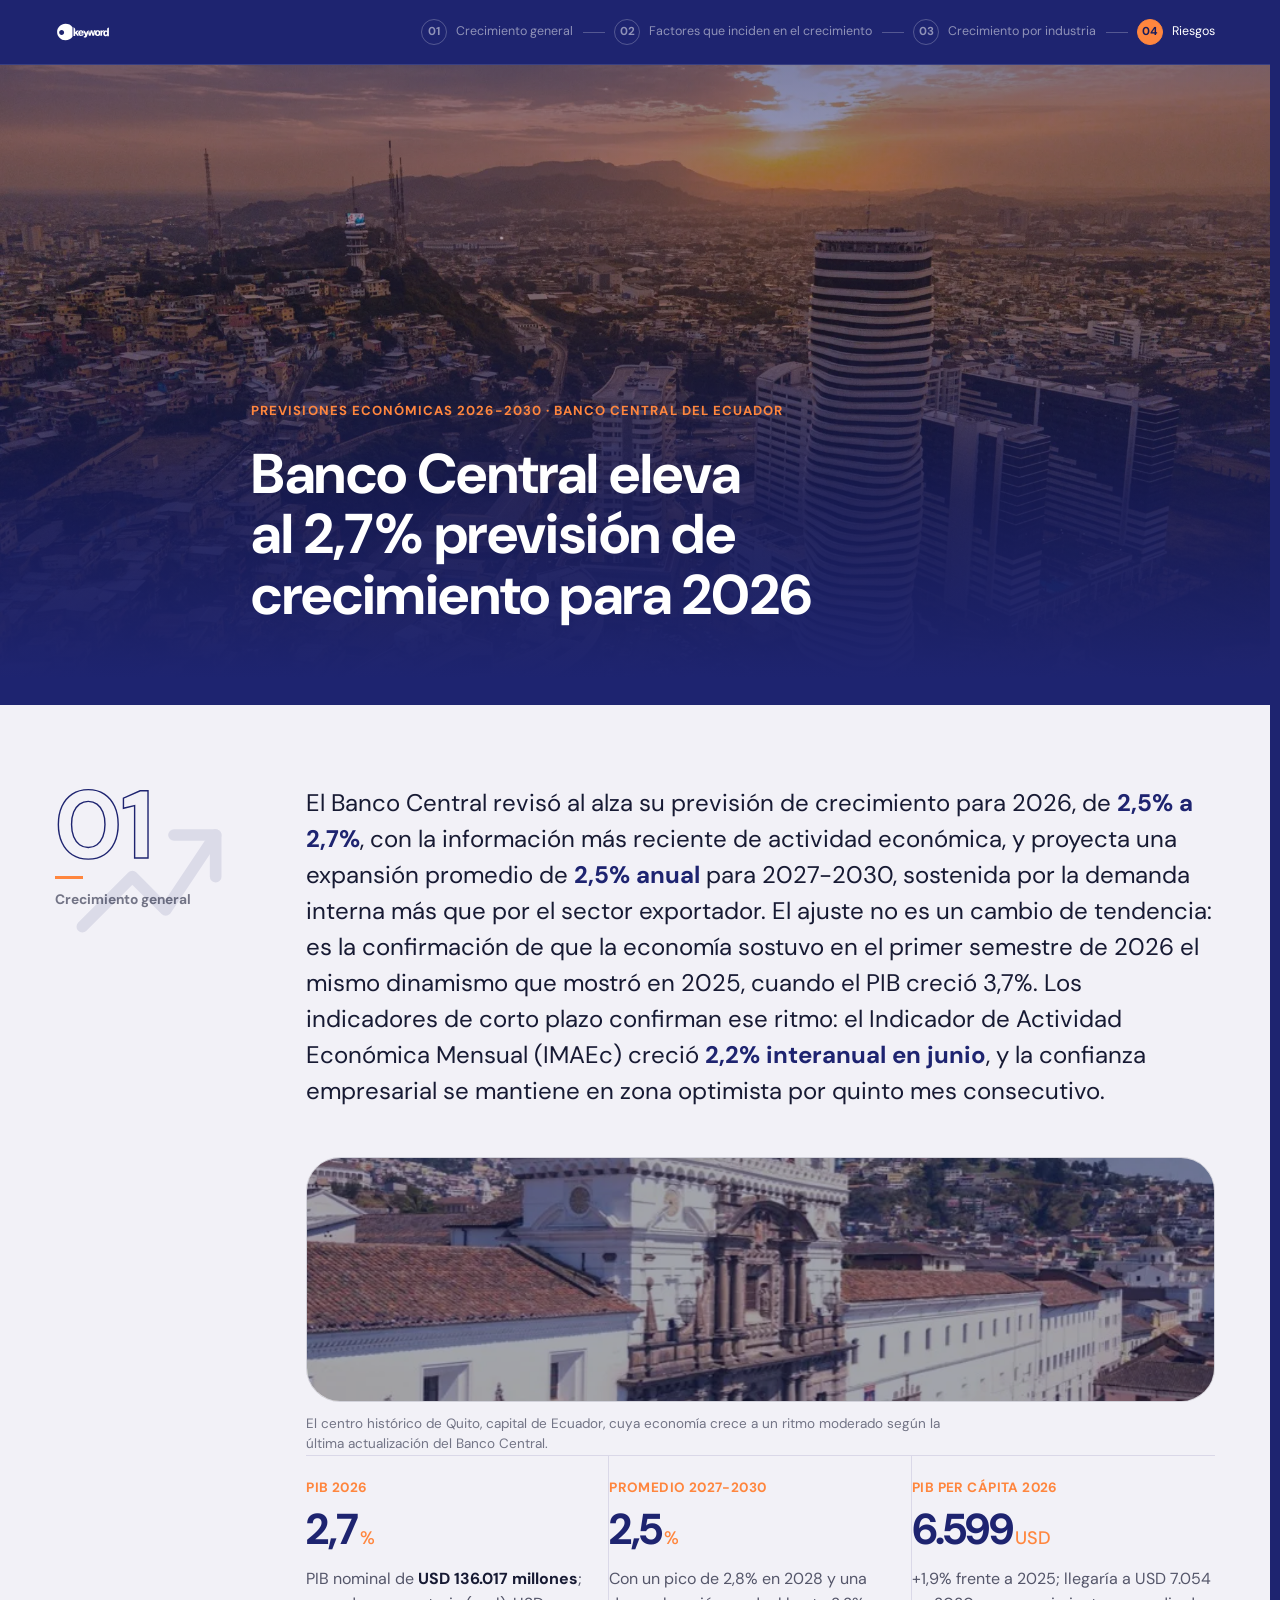
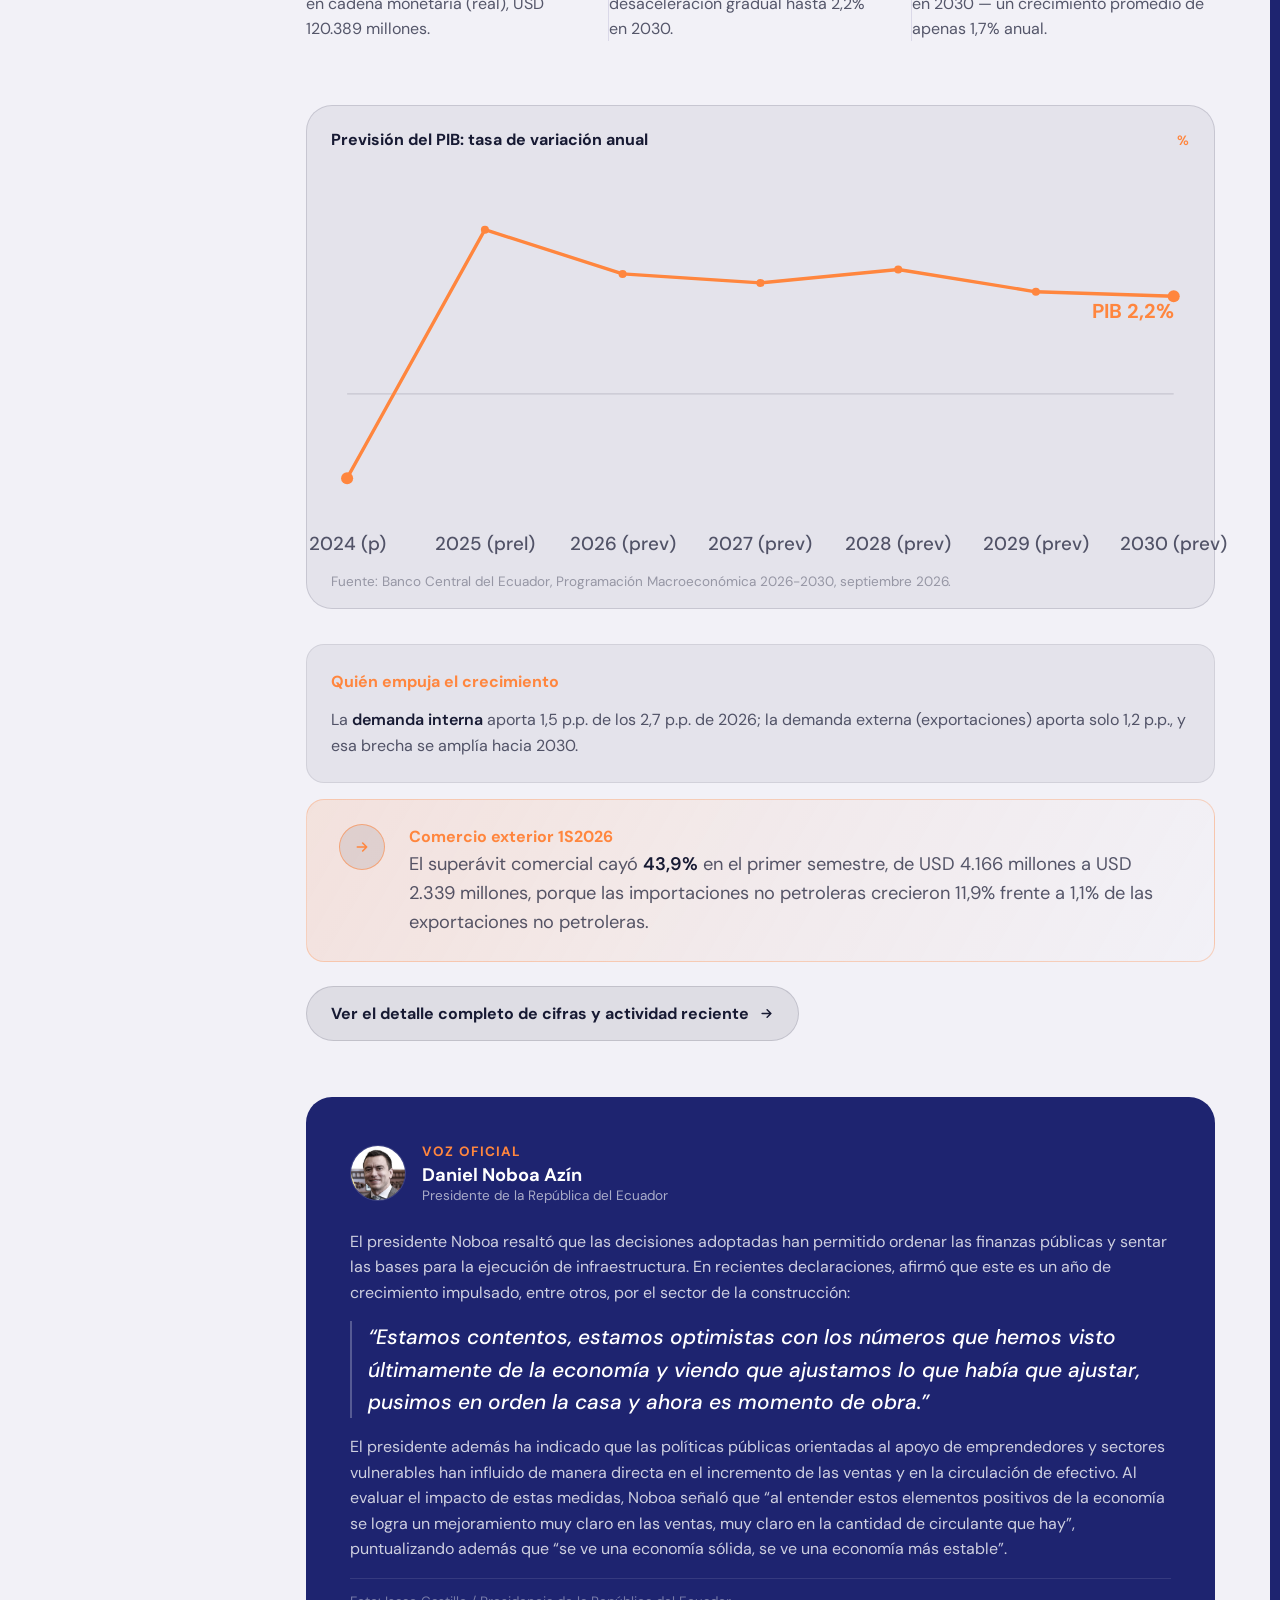
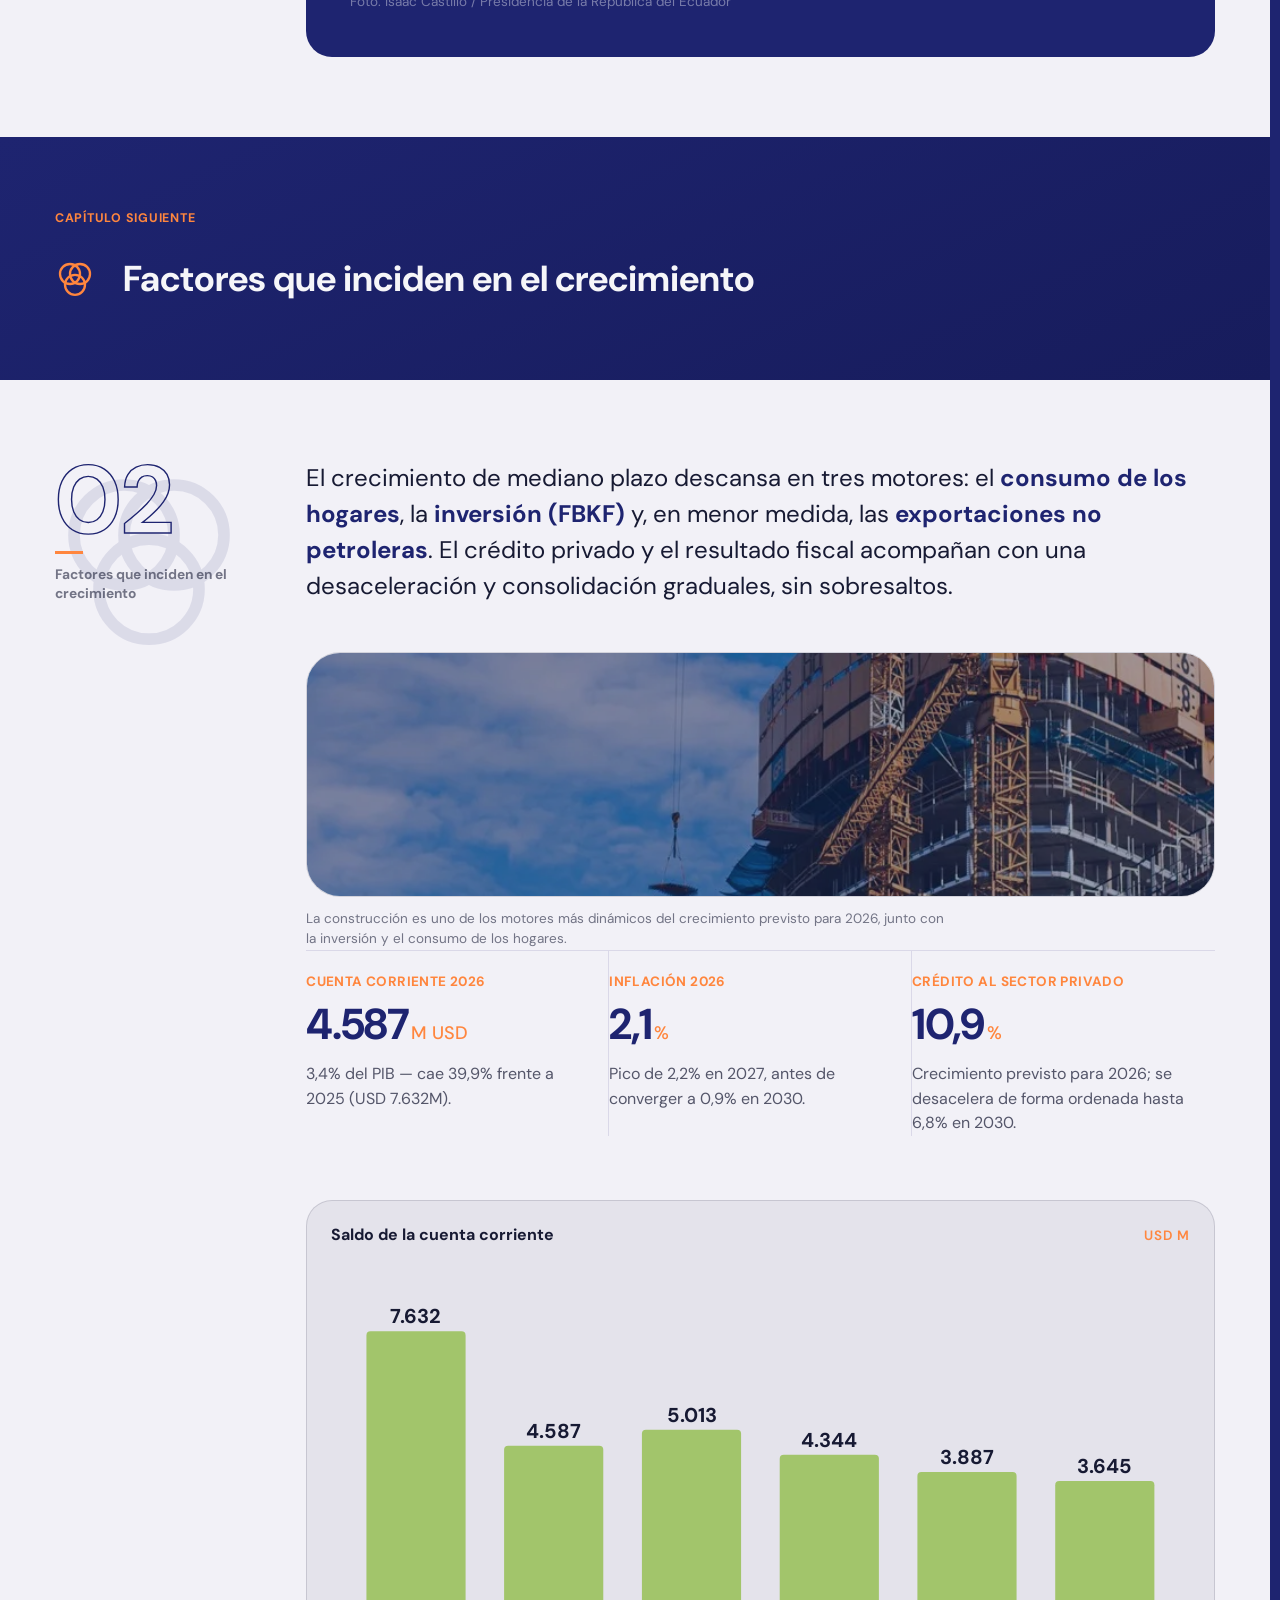
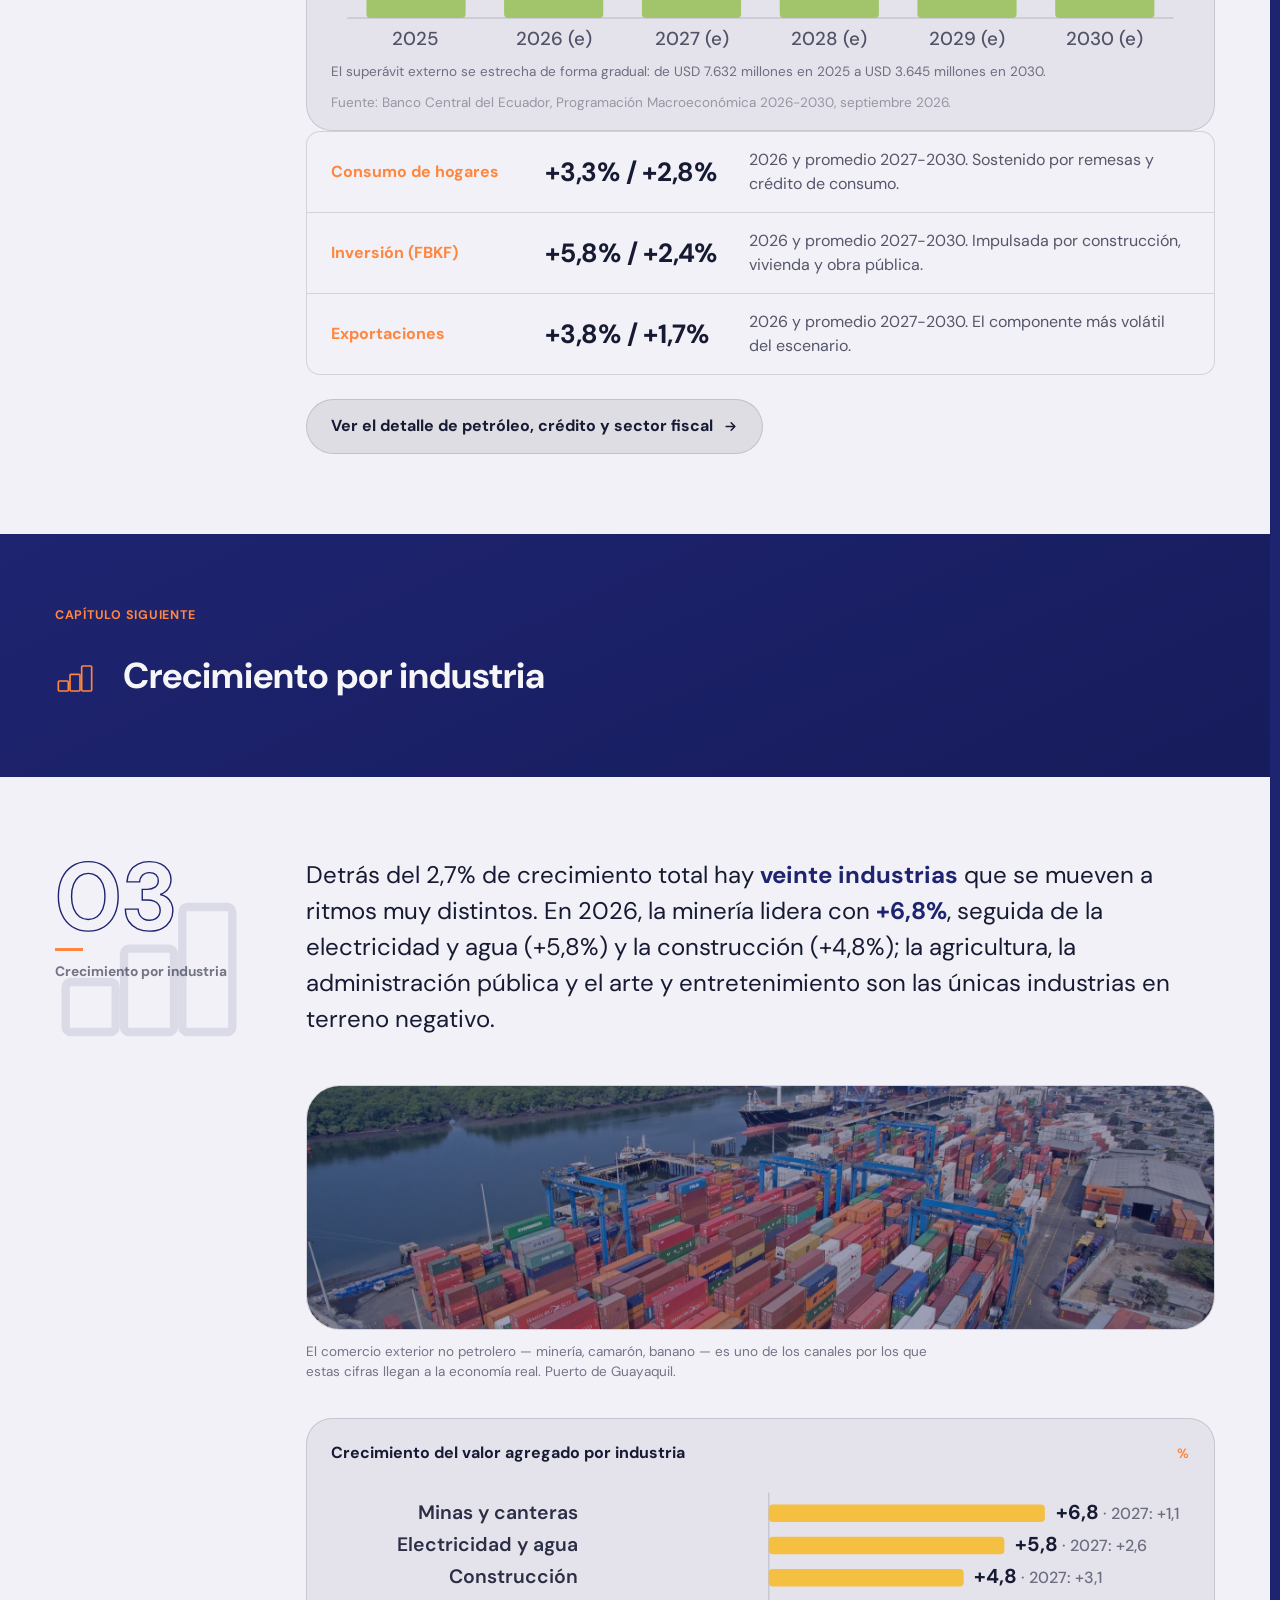
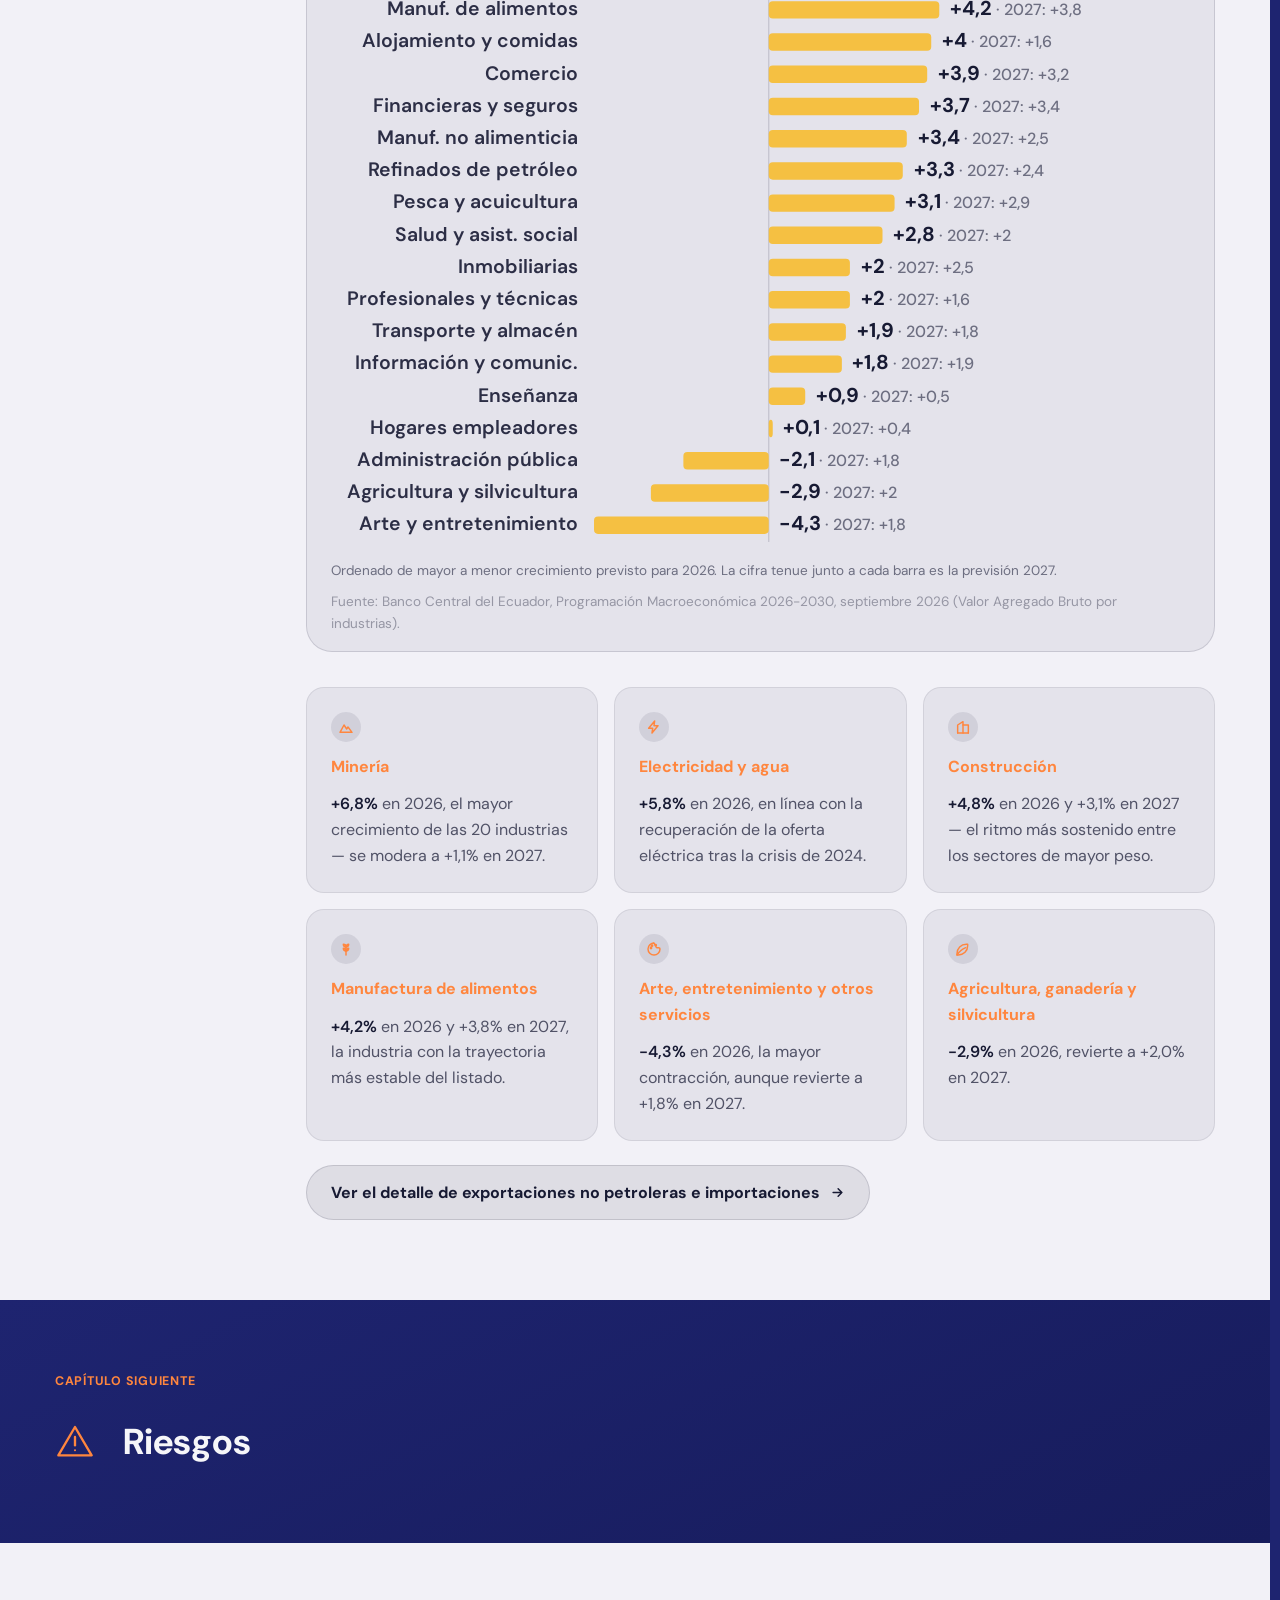
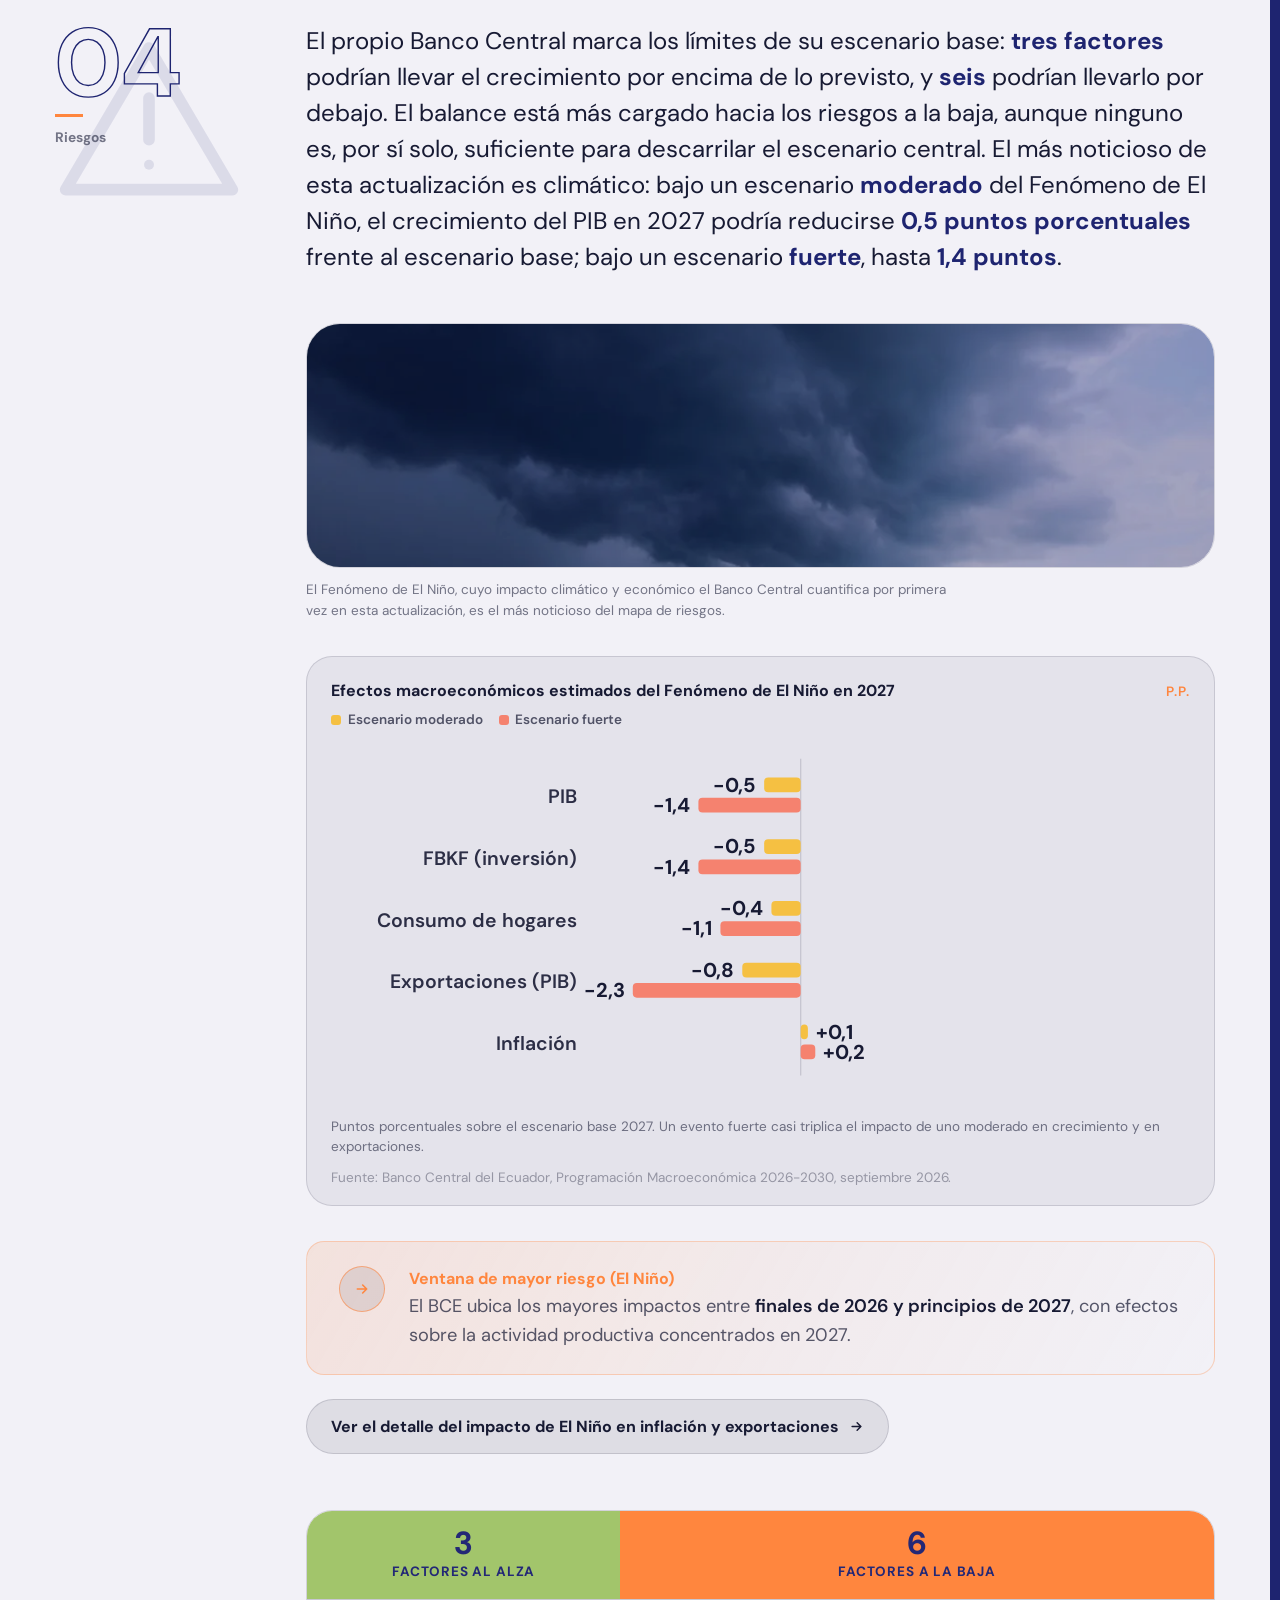
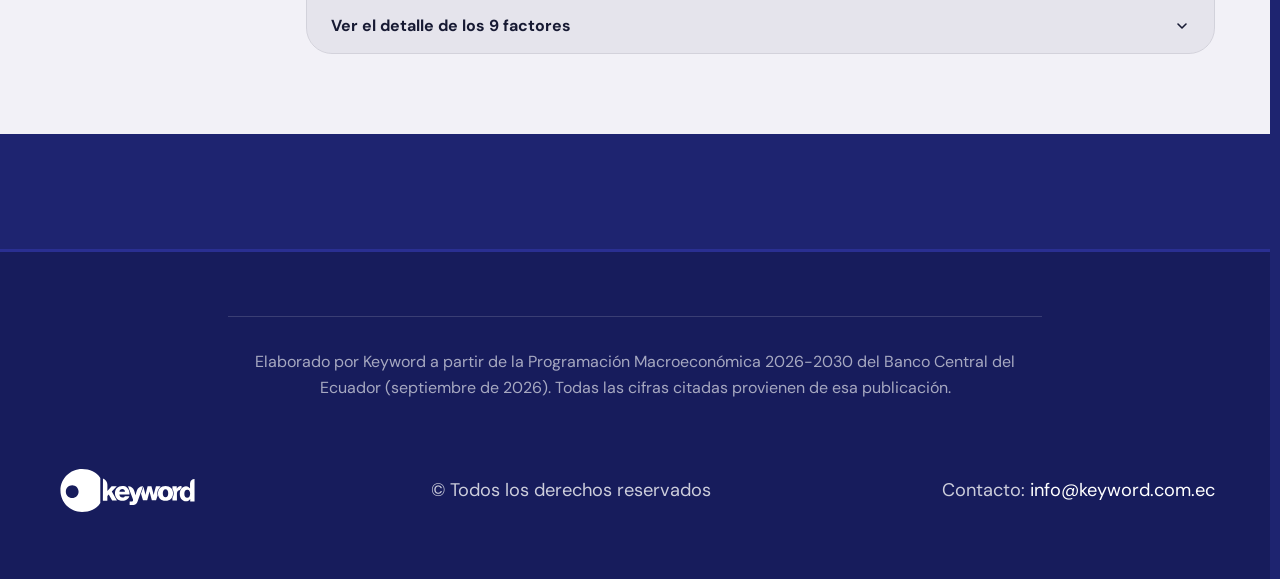
==== commit ee3849f6: "Ronda 8: rediseño estructural en 4 capítulos con lienzo híbrido Reemplaza el home de pestañas por un" ====
--- a/index.html
+++ b/index.html
@@ -12,117 +12,74 @@
 </head>
 <body>
 
-<header class="site-header">
-  <div class="wrap site-header__inner">
-    <a href="index.html" class="brand" aria-label="Keyword — inicio">
-      <img src="img/logo-keyword-white.svg" alt="Keyword" class="brand__logo" />
+<header class="masthead">
+  <div class="wrap masthead__inner">
+    <a href="#top" class="brand" aria-label="Keyword — inicio">
+      <img src="img/logo-keyword-white.svg" alt="Keyword" class="brand__logo masthead__logo" />
     </a>
-    <nav class="nav-crumbs" aria-label="Ruta de navegación">
-      <span>Previsiones Económicas 2026-2030</span>
+    <nav class="chapter-rail" aria-label="Progreso del informe">
+      <ol>
+      <li class="chapter-rail__item is-active" data-chapter="1"><a href="#crecimiento-general"><span class="dot">01</span><span class="chapter-rail__label">Crecimiento general</span></a></li>
+      <li class="chapter-rail__item" data-chapter="2"><a href="#factores"><span class="dot">02</span><span class="chapter-rail__label">Factores que inciden en el crecimiento</span></a></li>
+      <li class="chapter-rail__item" data-chapter="3"><a href="#industrias"><span class="dot">03</span><span class="chapter-rail__label">Crecimiento por industria</span></a></li>
+      <li class="chapter-rail__item" data-chapter="4"><a href="#riesgos"><span class="dot">04</span><span class="chapter-rail__label">Riesgos</span></a></li>
+      </ol>
     </nav>
   </div>
 </header>
 
-<nav class="home-nav" aria-label="Índice del análisis">
-  <div class="wrap home-nav__inner">
-    <a href="#cifras">En cifras</a>
-    <a href="#panorama">Los temas</a>
-    <a href="#riesgos">Balance de riesgos</a>
-    <a href="#voz-oficial">Voz oficial</a>
-    <a href="#cierre">Sobre este reporte</a>
-  </div>
-</nav>
-
 <main>
 
-<section class="hero" aria-labelledby="titulo-principal">
-  <div class="hero__media">
+<section class="cover" id="top">
+  <div class="cover__media">
     <img src="img/hero-guayaquil.webp" alt="" loading="eager" />
   </div>
-  <div class="wrap hero__inner">
-    <h1 class="hero__title" id="titulo-principal">Banco Central eleva al 2,7% previsión de crecimiento para 2026</h1>
-    <p class="hero__subtitle">Y proyecta un promedio de 2,5% anual entre 2027 y 2030, sostenido por el consumo de los hogares y la inversión.</p>
-  </div>
-</section>
-
-<section class="section" id="cifras" aria-labelledby="titulo-cifras">
-  <div class="wrap">
-    <header class="section-mark">
-      <h2 class="section-mark__title" id="titulo-cifras">El escenario en diez datos</h2>
-      <p class="section-mark__lead">El año fiscal 2026 todavía no termina: las cifras de 2026 en adelante son la previsión del Banco Central, no un resultado ya cerrado. Donde citamos 2025, ese sí es un dato observado.</p>
-    </header>
-
-    <div class="stats-hero-row reveal">
+  <div class="wrap cover__inner">
+    <div class="cover__content">
+      <p class="kicker">Previsiones Económicas 2026-2030 &middot; Banco Central del Ecuador</p>
+      <h1>Banco Central eleva al 2,7% previsión de crecimiento para 2026</h1>
+    </div>
+  </div>
+</section>
+
+<section class="chapter chapter--paper" id="crecimiento-general" data-chapter-section="1" aria-labelledby="titulo-crecimiento-general">
+  <div class="chapter__grid">
+    <aside class="chapter__rail">
+      <div class="chapter__rail-icon" aria-hidden="true"><svg viewBox="0 0 24 24" fill="none" stroke="currentColor" stroke-width="1.4" stroke-linecap="round" stroke-linejoin="round" aria-hidden="true"><path d="M4 17l6-6 4 4 6-9"/><path d="M15 6h5v5"/></svg></div>
+      <div class="chapter__rail-sticky">
+        <span class="chapter__num">01</span>
+        <span class="chapter__label" id="titulo-crecimiento-general">Crecimiento general</span>
+      </div>
+    </aside>
+
+    <div class="chapter__body">
+      <p class="lead reveal">El Banco Central revisó al alza su previsión de crecimiento para 2026, de <strong>2,5% a 2,7%</strong>, con la información más reciente de actividad económica, y proyecta una expansión promedio de <strong>2,5% anual</strong> para 2027-2030, sostenida por la demanda interna más que por el sector exportador. El ajuste no es un cambio de tendencia: es la confirmación de que la economía sostuvo en el primer semestre de 2026 el mismo dinamismo que mostró en 2025, cuando el PIB creció 3,7%. Los indicadores de corto plazo confirman ese ritmo: el Indicador de Actividad Económica Mensual (IMAEc) creció <strong>2,2% interanual en junio</strong>, y la confianza empresarial se mantiene en zona optimista por quinto mes consecutivo.</p>
+
+        <figure class="obj-photo reveal">
+          <div class="obj-photo__frame">
+            <img src="img/card-panorama.webp" alt="Centro histórico de Quito" loading="lazy" />
+          </div>
+          <figcaption>El centro histórico de Quito, capital de Ecuador, cuya economía crece a un ritmo moderado según la última actualización del Banco Central.</figcaption>
+        </figure>
+
+      <div class="stats-hero-row reveal">
     <div class="stat-hero">
       <p class="stat-hero__label">PIB 2026</p>
       <p class="stat-hero__figure"><span class="counter" data-count-to="2.7" data-decimals="1">2,7</span><span class="stat-hero__unit">%</span></p>
-      <p class="stat-hero__note">Previsión del Banco Central para el crecimiento del PIB en 2026, revisada al alza desde <strong>2,5%</strong> con la información más reciente de actividad económica.</p>
+      <p class="stat-hero__note">PIB nominal de <strong>USD 136.017 millones</strong>; en cadena monetaria (real), USD 120.389 millones.</p>
     </div>
     <div class="stat-hero">
       <p class="stat-hero__label">Promedio 2027-2030</p>
       <p class="stat-hero__figure"><span class="counter" data-count-to="2.5" data-decimals="1">2,5</span><span class="stat-hero__unit">%</span></p>
-      <p class="stat-hero__note">Crecimiento promedio que proyecta el Banco Central para ese período, con un pico de <strong>2,8%</strong> en 2028.</p>
+      <p class="stat-hero__note">Con un pico de 2,8% en 2028 y una desaceleración gradual hasta 2,2% en 2030.</p>
     </div>
     <div class="stat-hero">
-      <p class="stat-hero__label">Cuenta corriente 2026</p>
-      <p class="stat-hero__figure"><span class="counter" data-count-to="4587" data-decimals="0">4.587</span><span class="stat-hero__unit">M USD</span></p>
-      <p class="stat-hero__note">Superávit que el Banco Central proyecta para el cierre de 2026 (equivalente a <strong>3,4% del PIB</strong>). En 2025, el superávit ya cerrado fue de <strong>USD 7.632M</strong> — una caída del 39,9%.</p>
-    </div>
-  </div>
-
-    <div class="stats-list reveal">
-    <div class="stat-row">
-      <p class="stat-row__key">Consumo de hogares</p>
-      <p class="stat-row__val">+3,3%</p>
-      <p class="stat-row__ctx">Crecimiento que el Banco Central prevé para 2026 frente a 2025 — el motor más estable, apoyado en remesas y crédito de consumo.</p>
-    </div>
-    <div class="stat-row">
-      <p class="stat-row__key">Inversión (FBKF)</p>
-      <p class="stat-row__val">+5,8%</p>
-      <p class="stat-row__ctx">Crecimiento previsto para 2026 frente a 2025 — el componente más dinámico del año, por construcción, vivienda y obra pública.</p>
-    </div>
-    <div class="stat-row">
-      <p class="stat-row__key">Remesas</p>
-      <p class="stat-row__val">USD 8.020M</p>
-      <p class="stat-row__ctx">Monto que el Banco Central proyecta recibir en 2026, un 3,8% más que en 2025 — sostienen el consumo y compensan el déficit de servicios.</p>
-    </div>
-    <div class="stat-row">
-      <p class="stat-row__key">Inflación promedio 2026</p>
-      <p class="stat-row__val">2,1%</p>
-      <p class="stat-row__ctx">Promedio previsto para 2026. Repunta por combustibles y tarifa eléctrica, y no baja de forma sostenida hasta 2030 (0,9%).</p>
-    </div>
-    <div class="stat-row">
-      <p class="stat-row__key">Crédito al sector privado</p>
-      <p class="stat-row__val">+10,9%</p>
-      <p class="stat-row__ctx">Crecimiento previsto para 2026 frente a 2025. El ritmo se desacelera cada año de forma ordenada, hasta 6,8% en 2030.</p>
-    </div>
-    <div class="stat-row">
-      <p class="stat-row__key">Reservas Internacionales</p>
-      <p class="stat-row__val">USD 11.239M</p>
-      <p class="stat-row__ctx">Proyección del Banco Central para el cierre de 2026 — de confirmarse, un nivel históricamente alto.</p>
-    </div>
-  </div>
-  </div>
-</section>
-
-<section class="section narrative-block narrative-block--1" id="panorama" aria-labelledby="titulo-panorama">
-  <div class="wrap">
-    <header class="section-mark narrative-block__head">
-      <span class="narrative-block__num" style="background:var(--obj-1)" aria-hidden="true">01</span>
-      <h2 class="section-mark__title" id="titulo-panorama">Panorama y pulso reciente</h2>
-    </header>
-
-    <figure class="obj-photo reveal">
-      <div class="obj-photo__frame">
-        <img src="img/card-panorama.webp" alt="Centro histórico de Quito" loading="lazy" />
-      </div>
-      <figcaption>El centro histórico de Quito, capital de Ecuador, cuya economía crece a un ritmo moderado según la última actualización del Banco Central.</figcaption>
-    </figure>
-
-    <div class="obj-lead">
-      <div class="obj-lead__card reveal">
-        <p class="obj-lead__text">El Banco Central revisó al alza su previsión de crecimiento para 2026, de <strong>2,5% a 2,7%</strong>, con la información más reciente de actividad económica, y proyecta una expansión promedio de <strong>2,5% anual</strong> para 2027-2030, sostenida por la demanda interna más que por el sector exportador. Los indicadores de corto plazo confirman ese ritmo: el Indicador de Actividad Económica Mensual (IMAEc) creció <strong>2,2% interanual en junio</strong> y la confianza empresarial se mantiene en zona optimista por quinto mes consecutivo.</p>
-      </div>
+      <p class="stat-hero__label">PIB per cápita 2026</p>
+      <p class="stat-hero__figure"><span class="counter" data-count-to="6599" data-decimals="0">6.599</span><span class="stat-hero__unit">USD</span></p>
+      <p class="stat-hero__note">+1,9% frente a 2025; llegaría a USD 7.054 en 2030 — un crecimiento promedio de apenas 1,7% anual.</p>
+    </div>
+  </div>
+
       <figure class="chart-card reveal ">
   <div class="chart-card__head">
     <p class="chart-card__title">Previsión del PIB: tasa de variación anual</p>
@@ -133,16 +90,12 @@
   
   <p class="chart-card__source">Fuente: Banco Central del Ecuador, Programación Macroeconómica 2026-2030, septiembre 2026.</p>
 </figure>
-    </div>
-
-    <div class="facts-grid facts-grid--2 reveal">
-      <div class="fact">
-        <p class="fact__label">PIB 2026</p>
-        <p class="fact__text"><strong>USD 136.017 millones</strong> nominales — el PIB real en cadena monetaria llega a USD 120.389 millones, con una tasa de variación de <strong>2,7%</strong>.</p>
-      </div>
+      
+
+        <div class="facts-grid facts-grid--1 reveal">
       <div class="fact">
         <p class="fact__label">Quién empuja el crecimiento</p>
-        <p class="fact__text">La <strong>demanda interna</strong> aporta 1,5 p.p. de los 2,7 p.p. de 2026; la demanda externa (exportaciones) aporta solo 1,2 p.p. — y esa brecha se amplía hacia 2030.</p>
+        <p class="fact__text">La <strong>demanda interna</strong> aporta 1,5 p.p. de los 2,7 p.p. de 2026; la demanda externa (exportaciones) aporta solo 1,2 p.p., y esa brecha se amplía hacia 2030.</p>
       </div>
       <div class="fact fact--highlight">
         <span class="fact__icon" aria-hidden="true"><svg viewBox="0 0 24 24" fill="none" stroke="currentColor" stroke-width="2.4" stroke-linecap="round" stroke-linejoin="round" aria-hidden="true"><path d="M5 12h14M13 6l6 6-6 6"/></svg></span>
@@ -153,66 +106,38 @@
       </div>
     </div>
 
-    <a href="#drawer-panorama" class="drawer-trigger" data-drawer-open="panorama">Ver el detalle completo de panorama y pulso reciente <svg viewBox="0 0 24 24" fill="none" stroke="currentColor" stroke-width="2.4" stroke-linecap="round" stroke-linejoin="round" aria-hidden="true"><path d="M5 12h14M13 6l6 6-6 6"/></svg></a>
-  </div>
-</section>
-
-<div class="detail-drawer" id="drawer-panorama" role="dialog" aria-modal="true" aria-labelledby="drawer-panorama-title" tabindex="-1">
+      <a href="#drawer-crecimiento-general" class="drawer-trigger" data-drawer-open="crecimiento-general">Ver el detalle completo de cifras y actividad reciente <svg viewBox="0 0 24 24" fill="none" stroke="currentColor" stroke-width="2.4" stroke-linecap="round" stroke-linejoin="round" aria-hidden="true"><path d="M5 12h14M13 6l6 6-6 6"/></svg></a>
+      
+
+        <div class="quote-panel--inset"><div class="quote-panel reveal">
+    <div class="quote-panel__head">
+      <img class="quote-panel__portrait" src="img/cierre-noboa.webp" alt="Retrato oficial del presidente Daniel Noboa Azín" loading="lazy" />
+      <div>
+        <p class="quote-panel__eyebrow">Voz oficial</p>
+        <p class="quote-panel__name">Daniel Noboa Azín</p>
+        <p class="quote-panel__role">Presidente de la República del Ecuador</p>
+      </div>
+    </div>
+    <p class="quote-panel__intro">El presidente Noboa resaltó que las decisiones adoptadas han permitido ordenar las finanzas públicas y sentar las bases para la ejecución de infraestructura. En recientes declaraciones, afirmó que este es un año de crecimiento impulsado, entre otros, por el sector de la construcción:</p>
+    <blockquote class="quote-panel__quote">&ldquo;Estamos contentos, estamos optimistas con los números que hemos visto últimamente de la economía y viendo que ajustamos lo que había que ajustar, pusimos en orden la casa y ahora es momento de obra.&rdquo;</blockquote>
+    <p class="quote-panel__text">El presidente además ha indicado que las políticas públicas orientadas al apoyo de emprendedores y sectores vulnerables han influido de manera directa en el incremento de las ventas y en la circulación de efectivo. Al evaluar el impacto de estas medidas, Noboa señaló que &ldquo;al entender estos elementos positivos de la economía se logra un mejoramiento muy claro en las ventas, muy claro en la cantidad de circulante que hay&rdquo;, puntualizando además que &ldquo;se ve una economía sólida, se ve una economía más estable&rdquo;.</p>
+    <p class="quote-panel__credit">Foto: Isaac Castillo / Presidencia de la República del Ecuador</p>
+  </div></div>
+    </div>
+  </div>
+</section>
+
+<div class="detail-drawer" id="drawer-crecimiento-general" role="dialog" aria-modal="true" aria-labelledby="drawer-crecimiento-general-title" tabindex="-1">
   <div class="wrap detail-drawer__inner">
     <div class="detail-drawer__head">
       <p class="detail-drawer__eyebrow">Detalle completo</p>
-      <p class="detail-drawer__title" id="drawer-panorama-title">Panorama y pulso reciente</p>
+      <p class="detail-drawer__title" id="drawer-crecimiento-general-title">Crecimiento general</p>
       <a href="#_" class="detail-drawer__close" aria-label="Cerrar detalle">&times;</a>
     </div>
     <div class="detail-drawer__body">
     <div class="roadmap">
     <div class="fact-section reveal">
       <header class="fact-section__head">
-        <h2 class="fact-section__title">Un crecimiento revisado al alza, pero moderado</h2>
-        <p class="fact-section__lead">El ajuste de 2,5% a 2,7% no es un cambio de tendencia: es la confirmación de que la economía sostuvo en el primer semestre de 2026 el mismo dinamismo mostrado en 2025 (3,7%). La proyección de mediano plazo se mantiene conservadora.</p>
-      </header>
-      <div class="facts-grid facts-grid--2 reveal">
-            <div class="fact">
-              <p class="fact__label">2027-2030</p>
-              <p class="fact__text">Crecimiento promedio de <strong>2,5% anual</strong>, con un pico de 2,8% en 2028 y una desaceleración gradual hasta 2,2% en 2030.</p>
-            </div>
-            <div class="fact">
-              <p class="fact__label">PIB per cápita</p>
-              <p class="fact__text">Sube <strong>1,9%</strong> en 2026 hasta USD 6.599, y llegaría a USD 7.054 en 2030 — un crecimiento promedio de apenas 1,7% anual en el mediano plazo.</p>
-            </div>
-          </div>
-    </div>
-
-    <div class="fact-section reveal">
-      <header class="fact-section__head">
-        <h2 class="fact-section__title">Consumo, inversión y comercio exterior en 2026</h2>
-      </header>
-      <div class="stats-list reveal">
-          <div class="stat-row">
-            <p class="stat-row__key">Consumo de hogares</p>
-            <p class="stat-row__val">+3,3%</p>
-            <p class="stat-row__ctx">Acelera frente a 2025 (2,7%), impulsado por remesas y crédito de consumo.</p>
-          </div>
-          <div class="stat-row">
-            <p class="stat-row__key">Inversión (FBKF)</p>
-            <p class="stat-row__val">+5,8%</p>
-            <p class="stat-row__ctx">El motor más dinámico del año: recuperación de obra pública y construcción privada.</p>
-          </div>
-          <div class="stat-row">
-            <p class="stat-row__key">Exportaciones</p>
-            <p class="stat-row__val">+3,8%</p>
-            <p class="stat-row__ctx">Se modera frente a 2025 (6,4%) por la corrección en cacao, atún y café.</p>
-          </div>
-          <div class="stat-row">
-            <p class="stat-row__key">Importaciones</p>
-            <p class="stat-row__val">+6,3%</p>
-            <p class="stat-row__ctx">Crecen más rápido que las exportaciones — la contrapartida natural de una demanda interna más fuerte.</p>
-          </div>
-        </div>
-    </div>
-
-    <div class="fact-section reveal">
-      <header class="fact-section__head">
         <h2 class="fact-section__title">La economía sostiene el ritmo mes a mes</h2>
       </header>
       <div class="facts-grid reveal">
@@ -238,7 +163,7 @@
     <div class="fact-section reveal">
       <header class="fact-section__head">
         <h2 class="fact-section__title">Más financiamiento y más facturación</h2>
-        <p class="fact-section__lead">Las ventas acumuladas de enero a junio llegaron a USD 137.000 millones (+10,1%), lideradas por comercio, manufactura y servicios — que juntos concentran el 76,2% del total.</p>
+        <p class="fact-section__lead">Las ventas acumuladas de enero a junio llegaron a USD 137.000 millones (+10,1%), lideradas por comercio, manufactura y servicios, que juntos concentran el 76,2% del total.</p>
       </header>
       <div class="stats-list reveal">
           <div class="stat-row">
@@ -263,186 +188,52 @@
   </div>
 </div>
 
-<section class="section narrative-block narrative-block--2" id="motores-industrias" aria-labelledby="titulo-motores-industrias">
-  <div class="wrap">
-    <header class="section-mark narrative-block__head">
-      <span class="narrative-block__num" style="background:var(--obj-2)" aria-hidden="true">02</span>
-      <h2 class="section-mark__title" id="titulo-motores-industrias">Motores del crecimiento y por industria</h2>
-    </header>
-
-    <figure class="obj-photo reveal">
-      <div class="obj-photo__frame">
-        <img src="img/card-motores.webp" alt="Grúa de construcción" loading="lazy" />
-      </div>
-      <figcaption>La construcción es uno de los motores más dinámicos del crecimiento previsto para 2026, junto con la inversión y el consumo de los hogares.</figcaption>
-    </figure>
-
-    <div class="obj-lead">
-      <div class="obj-lead__card reveal">
-        <p class="obj-lead__text">El crecimiento de mediano plazo descansa en tres motores: el <strong>consumo de los hogares</strong>, la <strong>inversión (FBKF)</strong> y, en menor medida, las <strong>exportaciones no petroleras</strong>. Por industria, la fotografía es desigual: detrás del 2,7% de crecimiento total hay <strong>veinte sectores</strong> que se mueven a ritmos muy distintos — en 2026 la minería lidera con <strong>+6,8%</strong>, mientras que la agricultura, la administración pública y el arte y entretenimiento se contraen.</p>
-      </div>
-      <figure class="chart-card reveal ">
-  <div class="chart-card__head">
-    <p class="chart-card__title">Exportaciones no petroleras: variación prevista 2026</p>
-    <span class="chart-card__unit">%</span>
-  </div>
-  <svg class="chart chart--bars" viewBox="0 0 640 316" role="img" aria-label="Exportaciones no petroleras: variación prevista 2026" data-orient="x" data-x0="12" data-step="102.67" data-n="6" data-plot-top="20" data-plot-bottom="272"><line class="chart-grid0" x1="12" y1="272.0" x2="628" y2="272.0"/><rect class="chart-bar chart-draw-v" data-idx="0" style="fill:var(--obj-4)" x="26.4" y="54.2" width="73.9" height="189.7" data-final-h="189.7" data-final-y="54.2"><title>Minería: 24,7%</title></rect><text class="chart-val" x="63.3" y="48.2" text-anchor="middle">24,7</text><rect class="chart-bar chart-draw-v" data-idx="1" style="fill:var(--obj-4)" x="129.0" y="84.1" width="73.9" height="159.8" data-final-h="159.8" data-final-y="84.1"><title>Café y elaborados: 20,8%</title></rect><text class="chart-val" x="166.0" y="78.1" text-anchor="middle">20,8</text><rect class="chart-bar chart-draw-v" data-idx="2" style="fill:var(--obj-4)" x="231.7" y="155.6" width="73.9" height="88.3" data-final-h="88.3" data-final-y="155.6"><title>Camarón: 11,5%</title></rect><text class="chart-val" x="268.7" y="149.6" text-anchor="middle">11,5</text><rect class="chart-bar chart-draw-v" data-idx="3" style="fill:var(--obj-4)" x="334.4" y="207.8" width="73.9" height="36.1" data-final-h="36.1" data-final-y="207.8"><title>Banano y plátano: 4,7%</title></rect><text class="chart-val" x="371.3" y="201.8" text-anchor="middle">4,7</text><rect class="chart-bar chart-draw-v" data-idx="4" style="fill:var(--obj-4)" x="437.0" y="243.9" width="73.9" height="23.8" data-final-h="23.8" data-final-y="243.9"><title>Enlatados de pescado: -3,1%</title></rect><text class="chart-val" x="474.0" y="262.0" text-anchor="middle">-3,1</text><rect class="chart-bar chart-draw-v" data-idx="5" style="fill:var(--obj-4)" x="539.7" y="243.9" width="73.9" height="23.0" data-final-h="23.0" data-final-y="243.9"><title>Atún y pescado: -3%</title></rect><text class="chart-val" x="576.7" y="262.0" text-anchor="middle">-3</text><rect class="chart-hitzone" x="12.0" y="14.0" width="616.0" height="258.0" fill="transparent"/><text class="chart-axis" x="63.3" y="292" text-anchor="middle">Minería</text><text class="chart-axis" text-anchor="middle"><tspan x="166.0" y="284">Café y</tspan><tspan x="166.0" y="297">elaborados</tspan></text><text class="chart-axis" x="268.7" y="292" text-anchor="middle">Camarón</text><text class="chart-axis" text-anchor="middle"><tspan x="371.3" y="284">Banano y</tspan><tspan x="371.3" y="297">plátano</tspan></text><text class="chart-axis" text-anchor="middle"><tspan x="474.0" y="284">Enlatados</tspan><tspan x="474.0" y="297">de pescado</tspan></text><text class="chart-axis" text-anchor="middle"><tspan x="576.7" y="284">Atún y</tspan><tspan x="576.7" y="297">pescado</tspan></text></svg>
-  <script type="application/json" class="chart-data">{"categories": ["Minería", "Café y elaborados", "Camarón", "Banano y plátano", "Enlatados de pescado", "Atún y pescado"], "series": [{"name": "Variación 2026", "accent": "obj-4", "values": [24.7, 20.8, 11.5, 4.7, -3.1, -3.0]}], "unit": "%"}</script>
-  
-  <p class="chart-card__source">Fuente: Banco Central del Ecuador, Programación Macroeconómica 2026-2030, septiembre 2026.</p>
-</figure>
-    </div>
-
-    <div class="stats-list reveal">
-    <div class="stat-row">
-      <p class="stat-row__key">Consumo de hogares</p>
-      <p class="stat-row__val">+3,3% / +2,8%</p>
-      <p class="stat-row__ctx">2026 y promedio 2027-2030. Sostenido por remesas y crédito de consumo.</p>
-    </div>
-    <div class="stat-row">
-      <p class="stat-row__key">Inversión (FBKF)</p>
-      <p class="stat-row__val">+5,8% / +2,4%</p>
-      <p class="stat-row__ctx">2026 y promedio 2027-2030. Impulsada por construcción, vivienda y obra pública.</p>
-    </div>
-    <div class="stat-row">
-      <p class="stat-row__key">Exportaciones</p>
-      <p class="stat-row__val">+3,8% / +1,7%</p>
-      <p class="stat-row__ctx">2026 y promedio 2027-2030. El componente más volátil del escenario.</p>
-    </div>
-  </div>
-
-    <a href="#drawer-motores-industrias" class="drawer-trigger" data-drawer-open="motores-industrias">Ver el ranking completo de 20 industrias y el detalle por producto exportado <svg viewBox="0 0 24 24" fill="none" stroke="currentColor" stroke-width="2.4" stroke-linecap="round" stroke-linejoin="round" aria-hidden="true"><path d="M5 12h14M13 6l6 6-6 6"/></svg></a>
-  </div>
-</section>
-
-<div class="detail-drawer" id="drawer-motores-industrias" role="dialog" aria-modal="true" aria-labelledby="drawer-motores-industrias-title" tabindex="-1">
-  <div class="wrap detail-drawer__inner">
-    <div class="detail-drawer__head">
-      <p class="detail-drawer__eyebrow">Detalle completo</p>
-      <p class="detail-drawer__title" id="drawer-motores-industrias-title">Motores del crecimiento y por industria</p>
-      <a href="#_" class="detail-drawer__close" aria-label="Cerrar detalle">&times;</a>
-    </div>
-    <div class="detail-drawer__body">
-    <figure class="obj-photo reveal">
-  <div class="obj-photo__frame">
-    <img src="img/hero-puerto.webp" alt="Vista aérea de contenedores de exportación en un puerto de Guayaquil" loading="lazy" />
-  </div>
-  <figcaption>El comercio exterior no petrolero — minería, camarón, banano — es uno de los canales por los que estas cifras llegan a la economía real. Puerto de Guayaquil.</figcaption>
-</figure>
-
-    <div class="roadmap">
-    <div class="fact-section reveal">
-      <header class="fact-section__head">
-        <h2 class="fact-section__title">Quién crece más y quién se contrae</h2>
-        <p class="fact-section__lead">La minería, la electricidad y la construcción encabezan el crecimiento de 2026; la agricultura, la administración pública y el arte y entretenimiento son las únicas industrias en terreno negativo.</p>
-      </header>
-      <div class="fact-section__chart--cap"><figure class="chart-card reveal ">
-        <div class="chart-card__head">
-          <p class="chart-card__title">Crecimiento del valor agregado por industria</p>
-          <span class="chart-card__unit">%</span>
-        </div>
-        <svg class="chart chart--hbars" viewBox="0 0 640 510" role="img" aria-label="Crecimiento del valor agregado por industria" data-orient="y" data-y0="20" data-step="24" data-n="20" data-plot-left="0" data-plot-right="640"><line class="chart-grid0" x1="326.2" y1="16" x2="326.2" y2="500"/><text class="chart-axis chart-axis--row" x="184" y="35.4" text-anchor="end">Minas y canteras</text><rect class="chart-bar chart-draw-h" data-idx="0" style="fill:var(--obj-4)" x="326.2" y="25" width="205.8" height="13" data-final-w="205.8" data-dir="r"><title>Minas y canteras: 6,8%</title></rect><text class="chart-val" x="540.0" y="35.4" text-anchor="start">+6,8<tspan class="chart-val__sub"> · 2027: +1,1</tspan></text><text class="chart-axis chart-axis--row" x="184" y="59.4" text-anchor="end">Electricidad y agua</text><rect class="chart-bar chart-draw-h" data-idx="1" style="fill:var(--obj-4)" x="326.2" y="49" width="175.6" height="13" data-final-w="175.6" data-dir="r"><title>Electricidad y agua: 5,8%</title></rect><text class="chart-val" x="509.7" y="59.4" text-anchor="start">+5,8<tspan class="chart-val__sub"> · 2027: +2,6</tspan></text><text class="chart-axis chart-axis--row" x="184" y="83.4" text-anchor="end">Construcción</text><rect class="chart-bar chart-draw-h" data-idx="2" style="fill:var(--obj-4)" x="326.2" y="73" width="145.3" height="13" data-final-w="145.3" data-dir="r"><title>Construcción: 4,8%</title></rect><text class="chart-val" x="479.5" y="83.4" text-anchor="start">+4,8<tspan class="chart-val__sub"> · 2027: +3,1</tspan></text><text class="chart-axis chart-axis--row" x="184" y="107.4" text-anchor="end">Manuf. de alimentos</text><rect class="chart-bar chart-draw-h" data-idx="3" style="fill:var(--obj-4)" x="326.2" y="97" width="127.1" height="13" data-final-w="127.1" data-dir="r"><title>Manuf. de alimentos: 4,2%</title></rect><text class="chart-val" x="461.3" y="107.4" text-anchor="start">+4,2<tspan class="chart-val__sub"> · 2027: +3,8</tspan></text><text class="chart-axis chart-axis--row" x="184" y="131.4" text-anchor="end">Alojamiento y comidas</text><rect class="chart-bar chart-draw-h" data-idx="4" style="fill:var(--obj-4)" x="326.2" y="121" width="121.1" height="13" data-final-w="121.1" data-dir="r"><title>Alojamiento y comidas: 4%</title></rect><text class="chart-val" x="455.2" y="131.4" text-anchor="start">+4<tspan class="chart-val__sub"> · 2027: +1,6</tspan></text><text class="chart-axis chart-axis--row" x="184" y="155.4" text-anchor="end">Comercio</text><rect class="chart-bar chart-draw-h" data-idx="5" style="fill:var(--obj-4)" x="326.2" y="145" width="118.1" height="13" data-final-w="118.1" data-dir="r"><title>Comercio: 3,9%</title></rect><text class="chart-val" x="452.2" y="155.4" text-anchor="start">+3,9<tspan class="chart-val__sub"> · 2027: +3,2</tspan></text><text class="chart-axis chart-axis--row" x="184" y="179.4" text-anchor="end">Financieras y seguros</text><rect class="chart-bar chart-draw-h" data-idx="6" style="fill:var(--obj-4)" x="326.2" y="169" width="112.0" height="13" data-final-w="112.0" data-dir="r"><title>Financieras y seguros: 3,7%</title></rect><text class="chart-val" x="446.2" y="179.4" text-anchor="start">+3,7<tspan class="chart-val__sub"> · 2027: +3,4</tspan></text><text class="chart-axis chart-axis--row" x="184" y="203.4" text-anchor="end">Manuf. no alimenticia</text><rect class="chart-bar chart-draw-h" data-idx="7" style="fill:var(--obj-4)" x="326.2" y="193" width="102.9" height="13" data-final-w="102.9" data-dir="r"><title>Manuf. no alimenticia: 3,4%</title></rect><text class="chart-val" x="437.1" y="203.4" text-anchor="start">+3,4<tspan class="chart-val__sub"> · 2027: +2,5</tspan></text><text class="chart-axis chart-axis--row" x="184" y="227.4" text-anchor="end">Refinados de petróleo</text><rect class="chart-bar chart-draw-h" data-idx="8" style="fill:var(--obj-4)" x="326.2" y="217" width="99.9" height="13" data-final-w="99.9" data-dir="r"><title>Refinados de petróleo: 3,3%</title></rect><text class="chart-val" x="434.1" y="227.4" text-anchor="start">+3,3<tspan class="chart-val__sub"> · 2027: +2,4</tspan></text><text class="chart-axis chart-axis--row" x="184" y="251.4" text-anchor="end">Pesca y acuicultura</text><rect class="chart-bar chart-draw-h" data-idx="9" style="fill:var(--obj-4)" x="326.2" y="241" width="93.8" height="13" data-final-w="93.8" data-dir="r"><title>Pesca y acuicultura: 3,1%</title></rect><text class="chart-val" x="428.0" y="251.4" text-anchor="start">+3,1<tspan class="chart-val__sub"> · 2027: +2,9</tspan></text><text class="chart-axis chart-axis--row" x="184" y="275.4" text-anchor="end">Salud y asist. social</text><rect class="chart-bar chart-draw-h" data-idx="10" style="fill:var(--obj-4)" x="326.2" y="265" width="84.8" height="13" data-final-w="84.8" data-dir="r"><title>Salud y asist. social: 2,8%</title></rect><text class="chart-val" x="418.9" y="275.4" text-anchor="start">+2,8<tspan class="chart-val__sub"> · 2027: +2</tspan></text><text class="chart-axis chart-axis--row" x="184" y="299.4" text-anchor="end">Inmobiliarias</text><rect class="chart-bar chart-draw-h" data-idx="11" style="fill:var(--obj-4)" x="326.2" y="289" width="60.5" height="13" data-final-w="60.5" data-dir="r"><title>Inmobiliarias: 2%</title></rect><text class="chart-val" x="394.7" y="299.4" text-anchor="start">+2<tspan class="chart-val__sub"> · 2027: +2,5</tspan></text><text class="chart-axis chart-axis--row" x="184" y="323.4" text-anchor="end">Profesionales y técnicas</text><rect class="chart-bar chart-draw-h" data-idx="12" style="fill:var(--obj-4)" x="326.2" y="313" width="60.5" height="13" data-final-w="60.5" data-dir="r"><title>Profesionales y técnicas: 2%</title></rect><text class="chart-val" x="394.7" y="323.4" text-anchor="start">+2<tspan class="chart-val__sub"> · 2027: +1,6</tspan></text><text class="chart-axis chart-axis--row" x="184" y="347.4" text-anchor="end">Transporte y almacén</text><rect class="chart-bar chart-draw-h" data-idx="13" style="fill:var(--obj-4)" x="326.2" y="337" width="57.5" height="13" data-final-w="57.5" data-dir="r"><title>Transporte y almacén: 1,9%</title></rect><text class="chart-val" x="391.7" y="347.4" text-anchor="start">+1,9<tspan class="chart-val__sub"> · 2027: +1,8</tspan></text><text class="chart-axis chart-axis--row" x="184" y="371.4" text-anchor="end">Información y comunic.</text><rect class="chart-bar chart-draw-h" data-idx="14" style="fill:var(--obj-4)" x="326.2" y="361" width="54.5" height="13" data-final-w="54.5" data-dir="r"><title>Información y comunic.: 1,8%</title></rect><text class="chart-val" x="388.6" y="371.4" text-anchor="start">+1,8<tspan class="chart-val__sub"> · 2027: +1,9</tspan></text><text class="chart-axis chart-axis--row" x="184" y="395.4" text-anchor="end">Enseñanza</text><rect class="chart-bar chart-draw-h" data-idx="15" style="fill:var(--obj-4)" x="326.2" y="385" width="27.2" height="13" data-final-w="27.2" data-dir="r"><title>Enseñanza: 0,9%</title></rect><text class="chart-val" x="361.4" y="395.4" text-anchor="start">+0,9<tspan class="chart-val__sub"> · 2027: +0,5</tspan></text><text class="chart-axis chart-axis--row" x="184" y="419.4" text-anchor="end">Hogares empleadores</text><rect class="chart-bar chart-draw-h" data-idx="16" style="fill:var(--obj-4)" x="326.2" y="409" width="3.0" height="13" data-final-w="3.0" data-dir="r"><title>Hogares empleadores: 0,1%</title></rect><text class="chart-val" x="337.2" y="419.4" text-anchor="start">+0,1<tspan class="chart-val__sub"> · 2027: +0,4</tspan></text><text class="chart-axis chart-axis--row" x="184" y="443.4" text-anchor="end">Administración pública</text><rect class="chart-bar chart-draw-h" data-idx="17" style="fill:var(--obj-4)" x="262.6" y="433" width="63.6" height="13" data-final-w="63.6" data-dir="l"><title>Administración pública: -2,1%</title></rect><text class="chart-val" x="334.2" y="443.4" text-anchor="start">-2,1<tspan class="chart-val__sub"> · 2027: +1,8</tspan></text><text class="chart-axis chart-axis--row" x="184" y="467.4" text-anchor="end">Agricultura y silvicultura</text><rect class="chart-bar chart-draw-h" data-idx="18" style="fill:var(--obj-4)" x="238.4" y="457" width="87.8" height="13" data-final-w="87.8" data-dir="l"><title>Agricultura y silvicultura: -2,9%</title></rect><text class="chart-val" x="334.2" y="467.4" text-anchor="start">-2,9<tspan class="chart-val__sub"> · 2027: +2</tspan></text><text class="chart-axis chart-axis--row" x="184" y="491.4" text-anchor="end">Arte y entretenimiento</text><rect class="chart-bar chart-draw-h" data-idx="19" style="fill:var(--obj-4)" x="196.0" y="481" width="130.2" height="13" data-final-w="130.2" data-dir="l"><title>Arte y entretenimiento: -4,3%</title></rect><text class="chart-val" x="334.2" y="491.4" text-anchor="start">-4,3<tspan class="chart-val__sub"> · 2027: +1,8</tspan></text><rect class="chart-hitzone" x="0.0" y="20.0" width="640.0" height="480.0" fill="transparent"/></svg>
-        <script type="application/json" class="chart-data">{"categories": ["Minas y canteras", "Electricidad y agua", "Construcción", "Manuf. de alimentos", "Alojamiento y comidas", "Comercio", "Financieras y seguros", "Manuf. no alimenticia", "Refinados de petróleo", "Pesca y acuicultura", "Salud y asist. social", "Inmobiliarias", "Profesionales y técnicas", "Transporte y almacén", "Información y comunic.", "Enseñanza", "Hogares empleadores", "Administración pública", "Agricultura y silvicultura", "Arte y entretenimiento"], "series": [{"name": "2026 (prev)", "accent": "obj-4", "values": [6.8, 5.8, 4.8, 4.2, 4.0, 3.9, 3.7, 3.4, 3.3, 3.1, 2.8, 2.0, 2.0, 1.9, 1.8, 0.9, 0.1, -2.1, -2.9, -4.3]}], "unit": "%", "series2": {"name": "2027:", "values": [1.1, 2.6, 3.1, 3.8, 1.6, 3.2, 3.4, 2.5, 2.4, 2.9, 2.0, 2.5, 1.6, 1.8, 1.9, 0.5, 0.4, 1.8, 2.0, 1.8]}}</script>
-        <figcaption class="chart-card__note">Ordenado de mayor a menor crecimiento previsto para 2026. La cifra tenue junto a cada barra es la previsión 2027.</figcaption>
-        <p class="chart-card__source">Fuente: Banco Central del Ecuador, Programación Macroeconómica 2026-2030, septiembre 2026 (Valor Agregado Bruto por industrias).</p>
-      </figure></div>
-
-      <div class="facts-grid reveal">
-            <div class="fact">
-              <span class="fact__icon" aria-hidden="true"><svg viewBox="0 0 24 24" fill="none" stroke="currentColor" stroke-width="2.2" stroke-linecap="round" stroke-linejoin="round" aria-hidden="true"><path d="M3 20l6-11 4 6 2-3 6 8z"/></svg></span>
-              <p class="fact__label">Minería</p>
-              <p class="fact__text"><strong>+6,8%</strong> en 2026, el mayor crecimiento de las 20 industrias — se modera a +1,1% en 2027.</p>
-            </div>
-            <div class="fact">
-              <span class="fact__icon" aria-hidden="true"><svg viewBox="0 0 24 24" fill="none" stroke="currentColor" stroke-width="2.2" stroke-linecap="round" stroke-linejoin="round" aria-hidden="true"><path d="M13 3 4 14h6l-1 7 9-11h-6z"/></svg></span>
-              <p class="fact__label">Electricidad y agua</p>
-              <p class="fact__text"><strong>+5,8%</strong> en 2026, en línea con la recuperación de la oferta eléctrica tras la crisis de 2024.</p>
-            </div>
-            <div class="fact">
-              <span class="fact__icon" aria-hidden="true"><svg viewBox="0 0 24 24" fill="none" stroke="currentColor" stroke-width="2.2" stroke-linecap="round" stroke-linejoin="round" aria-hidden="true"><path d="M4 21V9l8-5v5h8v12"/><path d="M12 9v12"/><path d="M4 21h16"/></svg></span>
-              <p class="fact__label">Construcción</p>
-              <p class="fact__text"><strong>+4,8%</strong> en 2026 y +3,1% en 2027 — el ritmo más sostenido entre los sectores de mayor peso.</p>
-            </div>
-            <div class="fact">
-              <span class="fact__icon" aria-hidden="true"><svg viewBox="0 0 24 24" fill="none" stroke="currentColor" stroke-width="2.2" stroke-linecap="round" stroke-linejoin="round" aria-hidden="true"><path d="M12 21V9"/><path d="M12 9c-2.2 0-4-1.8-4-4 2.2 0 4 1.8 4 4z"/><path d="M12 9c2.2 0 4-1.8 4-4-2.2 0-4 1.8-4 4z"/><path d="M12 15c-2.2 0-4-1.8-4-4 2.2 0 4 1.8 4 4z"/><path d="M12 15c2.2 0 4-1.8 4-4-2.2 0-4 1.8-4 4z"/></svg></span>
-              <p class="fact__label">Manufactura de alimentos</p>
-              <p class="fact__text"><strong>+4,2%</strong> en 2026 y +3,8% en 2027, la industria con la trayectoria más estable del listado.</p>
-            </div>
-            <div class="fact">
-              <span class="fact__icon" aria-hidden="true"><svg viewBox="0 0 24 24" fill="none" stroke="currentColor" stroke-width="2.2" stroke-linecap="round" stroke-linejoin="round" aria-hidden="true"><path d="M12 3a9 9 0 1 0 9 9c0-1.1-.9-2-2-2h-2.2a2 2 0 0 1-1.9-2.7c.2-.5.1-1-.3-1.4A2 2 0 0 0 13 5.3c0-.9-.4-1.7-1-2.1-.6-.2-1.3-.2-2 0"/><circle cx="7.5" cy="10.5" r="1"/><circle cx="9" cy="7" r="1"/><circle cx="14.5" cy="6.2" r="1"/></svg></span>
-              <p class="fact__label">Arte, entretenimiento y otros servicios</p>
-              <p class="fact__text"><strong>-4,3%</strong> en 2026, la mayor contracción, aunque revierte a +1,8% en 2027.</p>
-            </div>
-            <div class="fact">
-              <span class="fact__icon" aria-hidden="true"><svg viewBox="0 0 24 24" fill="none" stroke="currentColor" stroke-width="2.2" stroke-linecap="round" stroke-linejoin="round" aria-hidden="true"><path d="M5 21c8 0 14-6 14-14V5h-2C9 5 3 11 3 19v2z"/><path d="M3 21c4-6 8-9 13-11"/></svg></span>
-              <p class="fact__label">Agricultura, ganadería y silvicultura</p>
-              <p class="fact__text"><strong>-2,9%</strong> en 2026, revierte a +2,0% en 2027.</p>
-            </div>
-          </div>
-    </div>
-
-    <div class="fact-section reveal">
-      <header class="fact-section__head">
-        <h2 class="fact-section__title">Minería y camarón arriba, cacao y pesca en corrección</h2>
-        <p class="fact-section__lead">Las exportaciones no tradicionales crecen 10,8% en 2026, con la minería como líder absoluto: Fruta del Norte y Mirador explican buena parte del salto. El cacao, en cambio, cae 45,8% en valor por una combinación de fatiga fisiológica en las plantaciones y la corrección de precios internacionales tras dos años atípicamente altos.</p>
-      </header>
-      <div class="facts-grid reveal">
-            <div class="fact">
-              <p class="fact__label">Minería</p>
-              <p class="fact__text"><strong>+24,7%</strong> en 2026 (USD 5.192 millones), por precios altos de oro y cobre y mayor producción de Fruta del Norte y Mirador. Fruta del Norte agota reservas en 2027.</p>
-            </div>
-            <div class="fact">
-              <p class="fact__label">Camarón</p>
-              <p class="fact__text"><strong>+11,5%</strong> en valor para 2026 (+15,4% en volumen), con demanda sostenida de Estados Unidos y China pese a restricciones comerciales puntuales ya superadas.</p>
-            </div>
-            <div class="fact">
-              <p class="fact__label">Cacao y elaborados</p>
-              <p class="fact__text"><strong>-45,8%</strong> en valor: cae el precio internacional tras el pico de 2024-2025 y la oferta de Ghana y Costa de Marfil vuelve al mercado.</p>
-            </div>
-            <div class="fact">
-              <p class="fact__label">Atún, pescado y enlatados</p>
-              <p class="fact__text">Caídas de <strong>3,5% a 6,5%</strong> en volumen por costos de producción, transporte y disponibilidad del recurso — con el FEN como riesgo adicional en el segundo semestre.</p>
-            </div>
-          </div>
-    </div>
-
-    <div class="fact-section reveal">
-      <header class="fact-section__head">
-        <h2 class="fact-section__title">Las importaciones también aceleran</h2>
-      </header>
-      <div class="facts-grid reveal">
-            <div class="fact fact--highlight">
-              <span class="fact__icon" aria-hidden="true"><svg viewBox="0 0 24 24" fill="none" stroke="currentColor" stroke-width="2.4" stroke-linecap="round" stroke-linejoin="round" aria-hidden="true"><path d="M5 12h14M13 6l6 6-6 6"/></svg></span>
-              <div>
-                <p class="fact__label">Importaciones 2026</p>
-                <p class="fact__text">Crecen <strong>15,1%</strong> (comercio registrado), lideradas por combustibles y lubricantes (+37,7%, efecto precio), bienes de consumo duraderos (+17,8%) y bienes de capital para industria (+8,0%) — señal de que buena parte del gasto es inversión productiva, no solo consumo.</p>
-              </div>
-            </div>
-          </div>
-    </div>
-    </div>
-    </div>
-  </div>
-</div>
-
-<section class="section narrative-block narrative-block--3" id="sector-externo" aria-labelledby="titulo-sector-externo">
-  <div class="wrap">
-    <header class="section-mark narrative-block__head">
-      <span class="narrative-block__num" style="background:var(--obj-3)" aria-hidden="true">03</span>
-      <h2 class="section-mark__title" id="titulo-sector-externo">Sector externo</h2>
-    </header>
-
-    <figure class="obj-photo reveal">
-      <div class="obj-photo__frame">
-        <img src="img/card-externo.webp" alt="Complejo industrial y refinería" loading="lazy" />
-      </div>
-      <figcaption>El sector petrolero y la actividad industrial sostienen buena parte del superávit externo del país.</figcaption>
-    </figure>
-
-    <div class="obj-lead">
-      <div class="obj-lead__card reveal">
-        <p class="obj-lead__text">El país sigue recibiendo más dólares de los que gasta con el exterior, pero ese margen se <strong>estrecha año tras año</strong>. La cuenta corriente pasa de un superávit de USD 7.632 millones en 2025 a USD 4.587 millones en 2026 y a USD 3.645 millones en 2030, mientras el petróleo aporta cada vez menos y las remesas sostienen buena parte del ingreso de divisas.</p>
-      </div>
+<section class="divider">
+  <div class="wrap divider__inner">
+    <p class="divider__eyebrow">Capítulo siguiente</p>
+    <div class="divider__icon" aria-hidden="true"><svg viewBox="0 0 24 24" fill="none" stroke="currentColor" stroke-width="1.4" aria-hidden="true"><circle cx="9" cy="9" r="6"/><circle cx="15" cy="9" r="6"/><circle cx="12" cy="15.5" r="6"/></svg></div>
+    <p class="divider__title">Factores que inciden en el crecimiento</p>
+  </div>
+</section>
+
+<section class="chapter chapter--paper" id="factores" data-chapter-section="2" aria-labelledby="titulo-factores">
+  <div class="chapter__grid">
+    <aside class="chapter__rail">
+      <div class="chapter__rail-icon" aria-hidden="true"><svg viewBox="0 0 24 24" fill="none" stroke="currentColor" stroke-width="1.4" aria-hidden="true"><circle cx="9" cy="9" r="6"/><circle cx="15" cy="9" r="6"/><circle cx="12" cy="15.5" r="6"/></svg></div>
+      <div class="chapter__rail-sticky">
+        <span class="chapter__num">02</span>
+        <span class="chapter__label" id="titulo-factores">Factores que inciden en el crecimiento</span>
+      </div>
+    </aside>
+
+    <div class="chapter__body">
+      <p class="lead reveal">El crecimiento de mediano plazo descansa en tres motores: el <strong>consumo de los hogares</strong>, la <strong>inversión (FBKF)</strong> y, en menor medida, las <strong>exportaciones no petroleras</strong>. El crédito privado y el resultado fiscal acompañan con una desaceleración y consolidación graduales, sin sobresaltos.</p>
+
+        <figure class="obj-photo reveal">
+          <div class="obj-photo__frame">
+            <img src="img/card-motores.webp" alt="Grúa de construcción" loading="lazy" />
+          </div>
+          <figcaption>La construcción es uno de los motores más dinámicos del crecimiento previsto para 2026, junto con la inversión y el consumo de los hogares.</figcaption>
+        </figure>
+
+      <div class="stats-hero-row reveal">
+    <div class="stat-hero">
+      <p class="stat-hero__label">Cuenta corriente 2026</p>
+      <p class="stat-hero__figure"><span class="counter" data-count-to="4587" data-decimals="0">4.587</span><span class="stat-hero__unit">M USD</span></p>
+      <p class="stat-hero__note">3,4% del PIB — cae 39,9% frente a 2025 (USD 7.632M).</p>
+    </div>
+    <div class="stat-hero">
+      <p class="stat-hero__label">Inflación 2026</p>
+      <p class="stat-hero__figure"><span class="counter" data-count-to="2.1" data-decimals="1">2,1</span><span class="stat-hero__unit">%</span></p>
+      <p class="stat-hero__note">Pico de 2,2% en 2027, antes de converger a 0,9% en 2030.</p>
+    </div>
+    <div class="stat-hero">
+      <p class="stat-hero__label">Crédito al sector privado</p>
+      <p class="stat-hero__figure"><span class="counter" data-count-to="10.9" data-decimals="1">10,9</span><span class="stat-hero__unit">%</span></p>
+      <p class="stat-hero__note">Crecimiento previsto para 2026; se desacelera de forma ordenada hasta 6,8% en 2030.</p>
+    </div>
+  </div>
+
       <figure class="chart-card reveal ">
   <div class="chart-card__head">
     <p class="chart-card__title">Saldo de la cuenta corriente</p>
@@ -453,35 +244,37 @@
   <figcaption class="chart-card__note">El superávit externo se estrecha de forma gradual: de USD 7.632 millones en 2025 a USD 3.645 millones en 2030.</figcaption>
   <p class="chart-card__source">Fuente: Banco Central del Ecuador, Programación Macroeconómica 2026-2030, septiembre 2026.</p>
 </figure>
-    </div>
-
-    <div class="stats-list reveal">
+      
+
+        <div class="stats-list reveal">
     <div class="stat-row">
-      <p class="stat-row__key">Cuenta corriente 2026</p>
-      <p class="stat-row__val">USD 4.587M</p>
-      <p class="stat-row__ctx">3,4% del PIB — cae 39,9% frente a 2025.</p>
+      <p class="stat-row__key">Consumo de hogares</p>
+      <p class="stat-row__val">+3,3% / +2,8%</p>
+      <p class="stat-row__ctx">2026 y promedio 2027-2030. Sostenido por remesas y crédito de consumo.</p>
     </div>
     <div class="stat-row">
-      <p class="stat-row__key">Remesas 2026</p>
-      <p class="stat-row__val">USD 8.020M</p>
-      <p class="stat-row__ctx">+3,8% — compensan con holgura el déficit de servicios e ingreso primario.</p>
+      <p class="stat-row__key">Inversión (FBKF)</p>
+      <p class="stat-row__val">+5,8% / +2,4%</p>
+      <p class="stat-row__ctx">2026 y promedio 2027-2030. Impulsada por construcción, vivienda y obra pública.</p>
     </div>
     <div class="stat-row">
-      <p class="stat-row__key">Reservas Internacionales</p>
-      <p class="stat-row__val">USD 11.239M</p>
-      <p class="stat-row__ctx">Proyección para el cierre de 2026, +USD 1.444 millones, sostenidas por flujos del sector privado.</p>
-    </div>
-  </div>
-
-    <a href="#drawer-sector-externo" class="drawer-trigger" data-drawer-open="sector-externo">Ver el detalle del sector petrolero <svg viewBox="0 0 24 24" fill="none" stroke="currentColor" stroke-width="2.4" stroke-linecap="round" stroke-linejoin="round" aria-hidden="true"><path d="M5 12h14M13 6l6 6-6 6"/></svg></a>
-  </div>
-</section>
-
-<div class="detail-drawer" id="drawer-sector-externo" role="dialog" aria-modal="true" aria-labelledby="drawer-sector-externo-title" tabindex="-1">
+      <p class="stat-row__key">Exportaciones</p>
+      <p class="stat-row__val">+3,8% / +1,7%</p>
+      <p class="stat-row__ctx">2026 y promedio 2027-2030. El componente más volátil del escenario.</p>
+    </div>
+  </div>
+
+      <a href="#drawer-factores" class="drawer-trigger" data-drawer-open="factores">Ver el detalle de petróleo, crédito y sector fiscal <svg viewBox="0 0 24 24" fill="none" stroke="currentColor" stroke-width="2.4" stroke-linecap="round" stroke-linejoin="round" aria-hidden="true"><path d="M5 12h14M13 6l6 6-6 6"/></svg></a>
+      
+    </div>
+  </div>
+</section>
+
+<div class="detail-drawer" id="drawer-factores" role="dialog" aria-modal="true" aria-labelledby="drawer-factores-title" tabindex="-1">
   <div class="wrap detail-drawer__inner">
     <div class="detail-drawer__head">
       <p class="detail-drawer__eyebrow">Detalle completo</p>
-      <p class="detail-drawer__title" id="drawer-sector-externo-title">Sector externo</p>
+      <p class="detail-drawer__title" id="drawer-factores-title">Factores que inciden en el crecimiento</p>
       <a href="#_" class="detail-drawer__close" aria-label="Cerrar detalle">&times;</a>
     </div>
     <div class="detail-drawer__body">
@@ -505,72 +298,7 @@
             </div>
           </div>
     </div>
-    </div>
-    </div>
-  </div>
-</div>
-
-<section class="section narrative-block narrative-block--4" id="fiscal-monetario" aria-labelledby="titulo-fiscal-monetario">
-  <div class="wrap">
-    <header class="section-mark narrative-block__head">
-      <span class="narrative-block__num" style="background:var(--obj-4)" aria-hidden="true">04</span>
-      <h2 class="section-mark__title" id="titulo-fiscal-monetario">Sector fiscal, crédito e inflación</h2>
-    </header>
-
-    <figure class="obj-photo reveal">
-      <div class="obj-photo__frame">
-        <img src="img/card-fiscal.webp" alt="Billetes de dólar" loading="lazy" />
-      </div>
-      <figcaption>El crédito al sector privado y la inflación son las dos variables monetarias que más de cerca sigue el Banco Central.</figcaption>
-    </figure>
-
-    <div class="obj-lead">
-      <div class="obj-lead__card reveal">
-        <p class="obj-lead__text">La inflación promedio pasa de 0,7% en 2025 a <strong>2,1% en 2026</strong>, empujada por la liberalización gradual de combustibles y la normalización de tarifas eléctricas. El pico llega en 2027 (2,2%) y luego converge hasta 0,9% en 2030. El crédito al sector privado y el resultado fiscal siguen una trayectoria similar de desaceleración y consolidación graduales, sin sobresaltos.</p>
-      </div>
-      <figure class="chart-card reveal ">
-  <div class="chart-card__head">
-    <p class="chart-card__title">Inflación anual promedio</p>
-    <span class="chart-card__unit">%</span>
-  </div>
-  <svg class="chart chart--line" viewBox="0 0 640 300" role="img" aria-label="Inflación anual promedio" data-orient="x" data-x0="12" data-step="61.60" data-n="11" data-plot-top="20" data-plot-bottom="272"><line class="chart-grid0" x1="12" y1="224.0" x2="628" y2="224.0"/><polyline class="chart-line chart-draw" data-len="824.3" style="stroke:var(--obj-6);stroke-dasharray:824.3;stroke-dashoffset:824.3" points="12.0,238.6 73.6,219.1 135.2,53.4 196.8,116.7 258.4,146.0 320.0,189.9 381.6,121.6 443.2,116.7 504.8,141.1 566.4,170.4 628.0,180.1"/><circle class="chart-dot" data-idx="0" style="fill:var(--obj-6)" cx="12.0" cy="238.6" r="4.5"><title>Inflación · 2020: -0,3%</title></circle><circle class="chart-dot" data-idx="1" style="fill:var(--obj-6)" cx="73.6" cy="219.1" r="3"><title>Inflación · 2021: 0,1%</title></circle><circle class="chart-dot" data-idx="2" style="fill:var(--obj-6)" cx="135.2" cy="53.4" r="3"><title>Inflación · 2022: 3,5%</title></circle><circle class="chart-dot" data-idx="3" style="fill:var(--obj-6)" cx="196.8" cy="116.7" r="3"><title>Inflación · 2023: 2,2%</title></circle><circle class="chart-dot" data-idx="4" style="fill:var(--obj-6)" cx="258.4" cy="146.0" r="3"><title>Inflación · 2024: 1,6%</title></circle><circle class="chart-dot" data-idx="5" style="fill:var(--obj-6)" cx="320.0" cy="189.9" r="3"><title>Inflación · 2025: 0,7%</title></circle><circle class="chart-dot" data-idx="6" style="fill:var(--obj-6)" cx="381.6" cy="121.6" r="3"><title>Inflación · 2026 (e): 2,1%</title></circle><circle class="chart-dot" data-idx="7" style="fill:var(--obj-6)" cx="443.2" cy="116.7" r="3"><title>Inflación · 2027 (e): 2,2%</title></circle><circle class="chart-dot" data-idx="8" style="fill:var(--obj-6)" cx="504.8" cy="141.1" r="3"><title>Inflación · 2028 (e): 1,7%</title></circle><circle class="chart-dot" data-idx="9" style="fill:var(--obj-6)" cx="566.4" cy="170.4" r="3"><title>Inflación · 2029 (e): 1,1%</title></circle><circle class="chart-dot" data-idx="10" style="fill:var(--obj-6)" cx="628.0" cy="180.1" r="4.5"><title>Inflación · 2030 (e): 0,9%</title></circle><text class="chart-label" style="fill:var(--obj-6)" x="628.0" y="196.1" text-anchor="end">Inflación 0,9%</text><rect class="chart-hitzone" x="12.0" y="14.0" width="616.0" height="258.0" fill="transparent"/><text class="chart-axis" x="12.0" y="292" text-anchor="middle">2020</text><text class="chart-axis" x="73.6" y="292" text-anchor="middle">2021</text><text class="chart-axis" x="135.2" y="292" text-anchor="middle">2022</text><text class="chart-axis" x="196.8" y="292" text-anchor="middle">2023</text><text class="chart-axis" x="258.4" y="292" text-anchor="middle">2024</text><text class="chart-axis" x="320.0" y="292" text-anchor="middle">2025</text><text class="chart-axis" x="381.6" y="292" text-anchor="middle">2026 (e)</text><text class="chart-axis" x="443.2" y="292" text-anchor="middle">2027 (e)</text><text class="chart-axis" x="504.8" y="292" text-anchor="middle">2028 (e)</text><text class="chart-axis" x="566.4" y="292" text-anchor="middle">2029 (e)</text><text class="chart-axis" x="628.0" y="292" text-anchor="middle">2030 (e)</text></svg>
-  <script type="application/json" class="chart-data">{"categories": ["2020", "2021", "2022", "2023", "2024", "2025", "2026 (e)", "2027 (e)", "2028 (e)", "2029 (e)", "2030 (e)"], "series": [{"name": "Inflación", "accent": "obj-6", "values": [-0.3, 0.1, 3.5, 2.2, 1.6, 0.7, 2.1, 2.2, 1.7, 1.1, 0.9]}], "unit": "%"}</script>
-  <figcaption class="chart-card__note">La inflación repunta en 2026-2027 por la liberalización de combustibles y la normalización de tarifas eléctricas, y luego converge a la baja.</figcaption>
-  <p class="chart-card__source">Fuente: Banco Central del Ecuador, Programación Macroeconómica 2026-2030, septiembre 2026.</p>
-</figure>
-    </div>
-
-    <div class="facts-grid facts-grid--2 reveal">
-      <div class="fact">
-        <p class="fact__label">Inflación 2026</p>
-        <p class="fact__text"><strong>2,1%</strong> — 1,4 p.p. más que en 2025, por costos de energía y combustibles.</p>
-      </div>
-      <div class="fact">
-        <p class="fact__label">Pico en 2027</p>
-        <p class="fact__text"><strong>2,2%</strong>, antes de iniciar una convergencia sostenida hacia 0,9% en 2030.</p>
-      </div>
-      <div class="fact fact--highlight">
-        <span class="fact__icon" aria-hidden="true"><svg viewBox="0 0 24 24" fill="none" stroke="currentColor" stroke-width="2.4" stroke-linecap="round" stroke-linejoin="round" aria-hidden="true"><path d="M5 12h14M13 6l6 6-6 6"/></svg></span>
-        <div>
-          <p class="fact__label">Mecanismos de compensación</p>
-          <p class="fact__text">Tras la eliminación del subsidio al diésel en septiembre de 2025 (Decreto Ejecutivo 378), el Gobierno implementó mecanismos de compensación dirigidos específicamente al sector de transporte comercial, uno de los más expuestos al ajuste de precios. El Banco Central asume en su escenario que estas medidas tienen un carácter <strong>temporal, con una duración de 8 meses</strong>, y no las proyecta como una política permanente — un supuesto que incide directamente en la trayectoria de inflación estimada para 2026 y 2027.</p>
-        </div>
-      </div>
-    </div>
-
-    <a href="#drawer-fiscal-monetario" class="drawer-trigger" data-drawer-open="fiscal-monetario">Ver el detalle de crédito, captaciones e inversión pública <svg viewBox="0 0 24 24" fill="none" stroke="currentColor" stroke-width="2.4" stroke-linecap="round" stroke-linejoin="round" aria-hidden="true"><path d="M5 12h14M13 6l6 6-6 6"/></svg></a>
-  </div>
-</section>
-
-<div class="detail-drawer" id="drawer-fiscal-monetario" role="dialog" aria-modal="true" aria-labelledby="drawer-fiscal-monetario-title" tabindex="-1">
-  <div class="wrap detail-drawer__inner">
-    <div class="detail-drawer__head">
-      <p class="detail-drawer__eyebrow">Detalle completo</p>
-      <p class="detail-drawer__title" id="drawer-fiscal-monetario-title">Sector fiscal, crédito e inflación</p>
-      <a href="#_" class="detail-drawer__close" aria-label="Cerrar detalle">&times;</a>
-    </div>
-    <div class="detail-drawer__body">
-    <div class="roadmap">
+
     <div class="fact-section reveal">
       <header class="fact-section__head">
         <h2 class="fact-section__title">Desaceleración ordenada, consolidación gradual</h2>
@@ -609,24 +337,170 @@
   </div>
 </div>
 
-<section class="section narrative-block narrative-block--5" id="el-nino" aria-labelledby="titulo-el-nino">
-  <div class="wrap">
-    <header class="section-mark narrative-block__head">
-      <span class="narrative-block__num" style="background:var(--obj-5)" aria-hidden="true">05</span>
-      <h2 class="section-mark__title" id="titulo-el-nino">Fenómeno de El Niño</h2>
-    </header>
-
-    <figure class="obj-photo reveal">
-      <div class="obj-photo__frame">
-        <img src="img/card-el-nino.webp" alt="Tormenta sobre el mar" loading="lazy" />
-      </div>
-      <figcaption>El Fenómeno de El Niño, cuyo impacto climático y económico el Banco Central cuantifica por primera vez en esta actualización.</figcaption>
-    </figure>
-
-    <div class="obj-lead">
-      <div class="obj-lead__card reveal">
-        <p class="obj-lead__text">El Banco Central <strong>cuantifica</strong> el impacto potencial del Fenómeno de El Niño. Bajo un escenario <strong>moderado</strong>, el crecimiento del PIB en 2027 podría reducirse <strong>0,5 puntos porcentuales</strong> frente al escenario base; bajo un escenario <strong>fuerte</strong>, hasta <strong>1,4 puntos</strong>. Es el riesgo más noticioso de esta actualización.</p>
-      </div>
+<section class="divider">
+  <div class="wrap divider__inner">
+    <p class="divider__eyebrow">Capítulo siguiente</p>
+    <div class="divider__icon" aria-hidden="true"><svg viewBox="0 0 24 24" fill="none" stroke="currentColor" stroke-width="1" stroke-linejoin="round" aria-hidden="true"><rect x="2" y="15" width="6" height="6" rx="0.6"/><rect x="9" y="11" width="6" height="10" rx="0.6"/><rect x="16" y="6" width="6" height="15" rx="0.6"/></svg></div>
+    <p class="divider__title">Crecimiento por industria</p>
+  </div>
+</section>
+
+<section class="chapter chapter--paper" id="industrias" data-chapter-section="3" aria-labelledby="titulo-industrias">
+  <div class="chapter__grid">
+    <aside class="chapter__rail">
+      <div class="chapter__rail-icon" aria-hidden="true"><svg viewBox="0 0 24 24" fill="none" stroke="currentColor" stroke-width="1" stroke-linejoin="round" aria-hidden="true"><rect x="2" y="15" width="6" height="6" rx="0.6"/><rect x="9" y="11" width="6" height="10" rx="0.6"/><rect x="16" y="6" width="6" height="15" rx="0.6"/></svg></div>
+      <div class="chapter__rail-sticky">
+        <span class="chapter__num">03</span>
+        <span class="chapter__label" id="titulo-industrias">Crecimiento por industria</span>
+      </div>
+    </aside>
+
+    <div class="chapter__body">
+      <p class="lead reveal">Detrás del 2,7% de crecimiento total hay <strong>veinte industrias</strong> que se mueven a ritmos muy distintos. En 2026, la minería lidera con <strong>+6,8%</strong>, seguida de la electricidad y agua (+5,8%) y la construcción (+4,8%); la agricultura, la administración pública y el arte y entretenimiento son las únicas industrias en terreno negativo.</p>
+
+        <figure class="obj-photo reveal">
+          <div class="obj-photo__frame">
+            <img src="img/hero-puerto.webp" alt="Vista aérea de contenedores de exportación en un puerto de Guayaquil" loading="lazy" />
+          </div>
+          <figcaption>El comercio exterior no petrolero — minería, camarón, banano — es uno de los canales por los que estas cifras llegan a la economía real. Puerto de Guayaquil.</figcaption>
+        </figure>
+
+      
+
+      <figure class="chart-card reveal ">
+  <div class="chart-card__head">
+    <p class="chart-card__title">Crecimiento del valor agregado por industria</p>
+    <span class="chart-card__unit">%</span>
+  </div>
+  <svg class="chart chart--hbars" viewBox="0 0 640 510" role="img" aria-label="Crecimiento del valor agregado por industria" data-orient="y" data-y0="20" data-step="24" data-n="20" data-plot-left="0" data-plot-right="640"><line class="chart-grid0" x1="326.2" y1="16" x2="326.2" y2="500"/><text class="chart-axis chart-axis--row" x="184" y="35.4" text-anchor="end">Minas y canteras</text><rect class="chart-bar chart-draw-h" data-idx="0" style="fill:var(--obj-4)" x="326.2" y="25" width="205.8" height="13" data-final-w="205.8" data-dir="r"><title>Minas y canteras: 6,8%</title></rect><text class="chart-val" x="540.0" y="35.4" text-anchor="start">+6,8<tspan class="chart-val__sub"> · 2027: +1,1</tspan></text><text class="chart-axis chart-axis--row" x="184" y="59.4" text-anchor="end">Electricidad y agua</text><rect class="chart-bar chart-draw-h" data-idx="1" style="fill:var(--obj-4)" x="326.2" y="49" width="175.6" height="13" data-final-w="175.6" data-dir="r"><title>Electricidad y agua: 5,8%</title></rect><text class="chart-val" x="509.7" y="59.4" text-anchor="start">+5,8<tspan class="chart-val__sub"> · 2027: +2,6</tspan></text><text class="chart-axis chart-axis--row" x="184" y="83.4" text-anchor="end">Construcción</text><rect class="chart-bar chart-draw-h" data-idx="2" style="fill:var(--obj-4)" x="326.2" y="73" width="145.3" height="13" data-final-w="145.3" data-dir="r"><title>Construcción: 4,8%</title></rect><text class="chart-val" x="479.5" y="83.4" text-anchor="start">+4,8<tspan class="chart-val__sub"> · 2027: +3,1</tspan></text><text class="chart-axis chart-axis--row" x="184" y="107.4" text-anchor="end">Manuf. de alimentos</text><rect class="chart-bar chart-draw-h" data-idx="3" style="fill:var(--obj-4)" x="326.2" y="97" width="127.1" height="13" data-final-w="127.1" data-dir="r"><title>Manuf. de alimentos: 4,2%</title></rect><text class="chart-val" x="461.3" y="107.4" text-anchor="start">+4,2<tspan class="chart-val__sub"> · 2027: +3,8</tspan></text><text class="chart-axis chart-axis--row" x="184" y="131.4" text-anchor="end">Alojamiento y comidas</text><rect class="chart-bar chart-draw-h" data-idx="4" style="fill:var(--obj-4)" x="326.2" y="121" width="121.1" height="13" data-final-w="121.1" data-dir="r"><title>Alojamiento y comidas: 4%</title></rect><text class="chart-val" x="455.2" y="131.4" text-anchor="start">+4<tspan class="chart-val__sub"> · 2027: +1,6</tspan></text><text class="chart-axis chart-axis--row" x="184" y="155.4" text-anchor="end">Comercio</text><rect class="chart-bar chart-draw-h" data-idx="5" style="fill:var(--obj-4)" x="326.2" y="145" width="118.1" height="13" data-final-w="118.1" data-dir="r"><title>Comercio: 3,9%</title></rect><text class="chart-val" x="452.2" y="155.4" text-anchor="start">+3,9<tspan class="chart-val__sub"> · 2027: +3,2</tspan></text><text class="chart-axis chart-axis--row" x="184" y="179.4" text-anchor="end">Financieras y seguros</text><rect class="chart-bar chart-draw-h" data-idx="6" style="fill:var(--obj-4)" x="326.2" y="169" width="112.0" height="13" data-final-w="112.0" data-dir="r"><title>Financieras y seguros: 3,7%</title></rect><text class="chart-val" x="446.2" y="179.4" text-anchor="start">+3,7<tspan class="chart-val__sub"> · 2027: +3,4</tspan></text><text class="chart-axis chart-axis--row" x="184" y="203.4" text-anchor="end">Manuf. no alimenticia</text><rect class="chart-bar chart-draw-h" data-idx="7" style="fill:var(--obj-4)" x="326.2" y="193" width="102.9" height="13" data-final-w="102.9" data-dir="r"><title>Manuf. no alimenticia: 3,4%</title></rect><text class="chart-val" x="437.1" y="203.4" text-anchor="start">+3,4<tspan class="chart-val__sub"> · 2027: +2,5</tspan></text><text class="chart-axis chart-axis--row" x="184" y="227.4" text-anchor="end">Refinados de petróleo</text><rect class="chart-bar chart-draw-h" data-idx="8" style="fill:var(--obj-4)" x="326.2" y="217" width="99.9" height="13" data-final-w="99.9" data-dir="r"><title>Refinados de petróleo: 3,3%</title></rect><text class="chart-val" x="434.1" y="227.4" text-anchor="start">+3,3<tspan class="chart-val__sub"> · 2027: +2,4</tspan></text><text class="chart-axis chart-axis--row" x="184" y="251.4" text-anchor="end">Pesca y acuicultura</text><rect class="chart-bar chart-draw-h" data-idx="9" style="fill:var(--obj-4)" x="326.2" y="241" width="93.8" height="13" data-final-w="93.8" data-dir="r"><title>Pesca y acuicultura: 3,1%</title></rect><text class="chart-val" x="428.0" y="251.4" text-anchor="start">+3,1<tspan class="chart-val__sub"> · 2027: +2,9</tspan></text><text class="chart-axis chart-axis--row" x="184" y="275.4" text-anchor="end">Salud y asist. social</text><rect class="chart-bar chart-draw-h" data-idx="10" style="fill:var(--obj-4)" x="326.2" y="265" width="84.8" height="13" data-final-w="84.8" data-dir="r"><title>Salud y asist. social: 2,8%</title></rect><text class="chart-val" x="418.9" y="275.4" text-anchor="start">+2,8<tspan class="chart-val__sub"> · 2027: +2</tspan></text><text class="chart-axis chart-axis--row" x="184" y="299.4" text-anchor="end">Inmobiliarias</text><rect class="chart-bar chart-draw-h" data-idx="11" style="fill:var(--obj-4)" x="326.2" y="289" width="60.5" height="13" data-final-w="60.5" data-dir="r"><title>Inmobiliarias: 2%</title></rect><text class="chart-val" x="394.7" y="299.4" text-anchor="start">+2<tspan class="chart-val__sub"> · 2027: +2,5</tspan></text><text class="chart-axis chart-axis--row" x="184" y="323.4" text-anchor="end">Profesionales y técnicas</text><rect class="chart-bar chart-draw-h" data-idx="12" style="fill:var(--obj-4)" x="326.2" y="313" width="60.5" height="13" data-final-w="60.5" data-dir="r"><title>Profesionales y técnicas: 2%</title></rect><text class="chart-val" x="394.7" y="323.4" text-anchor="start">+2<tspan class="chart-val__sub"> · 2027: +1,6</tspan></text><text class="chart-axis chart-axis--row" x="184" y="347.4" text-anchor="end">Transporte y almacén</text><rect class="chart-bar chart-draw-h" data-idx="13" style="fill:var(--obj-4)" x="326.2" y="337" width="57.5" height="13" data-final-w="57.5" data-dir="r"><title>Transporte y almacén: 1,9%</title></rect><text class="chart-val" x="391.7" y="347.4" text-anchor="start">+1,9<tspan class="chart-val__sub"> · 2027: +1,8</tspan></text><text class="chart-axis chart-axis--row" x="184" y="371.4" text-anchor="end">Información y comunic.</text><rect class="chart-bar chart-draw-h" data-idx="14" style="fill:var(--obj-4)" x="326.2" y="361" width="54.5" height="13" data-final-w="54.5" data-dir="r"><title>Información y comunic.: 1,8%</title></rect><text class="chart-val" x="388.6" y="371.4" text-anchor="start">+1,8<tspan class="chart-val__sub"> · 2027: +1,9</tspan></text><text class="chart-axis chart-axis--row" x="184" y="395.4" text-anchor="end">Enseñanza</text><rect class="chart-bar chart-draw-h" data-idx="15" style="fill:var(--obj-4)" x="326.2" y="385" width="27.2" height="13" data-final-w="27.2" data-dir="r"><title>Enseñanza: 0,9%</title></rect><text class="chart-val" x="361.4" y="395.4" text-anchor="start">+0,9<tspan class="chart-val__sub"> · 2027: +0,5</tspan></text><text class="chart-axis chart-axis--row" x="184" y="419.4" text-anchor="end">Hogares empleadores</text><rect class="chart-bar chart-draw-h" data-idx="16" style="fill:var(--obj-4)" x="326.2" y="409" width="3.0" height="13" data-final-w="3.0" data-dir="r"><title>Hogares empleadores: 0,1%</title></rect><text class="chart-val" x="337.2" y="419.4" text-anchor="start">+0,1<tspan class="chart-val__sub"> · 2027: +0,4</tspan></text><text class="chart-axis chart-axis--row" x="184" y="443.4" text-anchor="end">Administración pública</text><rect class="chart-bar chart-draw-h" data-idx="17" style="fill:var(--obj-4)" x="262.6" y="433" width="63.6" height="13" data-final-w="63.6" data-dir="l"><title>Administración pública: -2,1%</title></rect><text class="chart-val" x="334.2" y="443.4" text-anchor="start">-2,1<tspan class="chart-val__sub"> · 2027: +1,8</tspan></text><text class="chart-axis chart-axis--row" x="184" y="467.4" text-anchor="end">Agricultura y silvicultura</text><rect class="chart-bar chart-draw-h" data-idx="18" style="fill:var(--obj-4)" x="238.4" y="457" width="87.8" height="13" data-final-w="87.8" data-dir="l"><title>Agricultura y silvicultura: -2,9%</title></rect><text class="chart-val" x="334.2" y="467.4" text-anchor="start">-2,9<tspan class="chart-val__sub"> · 2027: +2</tspan></text><text class="chart-axis chart-axis--row" x="184" y="491.4" text-anchor="end">Arte y entretenimiento</text><rect class="chart-bar chart-draw-h" data-idx="19" style="fill:var(--obj-4)" x="196.0" y="481" width="130.2" height="13" data-final-w="130.2" data-dir="l"><title>Arte y entretenimiento: -4,3%</title></rect><text class="chart-val" x="334.2" y="491.4" text-anchor="start">-4,3<tspan class="chart-val__sub"> · 2027: +1,8</tspan></text><rect class="chart-hitzone" x="0.0" y="20.0" width="640.0" height="480.0" fill="transparent"/></svg>
+  <script type="application/json" class="chart-data">{"categories": ["Minas y canteras", "Electricidad y agua", "Construcción", "Manuf. de alimentos", "Alojamiento y comidas", "Comercio", "Financieras y seguros", "Manuf. no alimenticia", "Refinados de petróleo", "Pesca y acuicultura", "Salud y asist. social", "Inmobiliarias", "Profesionales y técnicas", "Transporte y almacén", "Información y comunic.", "Enseñanza", "Hogares empleadores", "Administración pública", "Agricultura y silvicultura", "Arte y entretenimiento"], "series": [{"name": "2026 (prev)", "accent": "obj-4", "values": [6.8, 5.8, 4.8, 4.2, 4.0, 3.9, 3.7, 3.4, 3.3, 3.1, 2.8, 2.0, 2.0, 1.9, 1.8, 0.9, 0.1, -2.1, -2.9, -4.3]}], "unit": "%", "series2": {"name": "2027:", "values": [1.1, 2.6, 3.1, 3.8, 1.6, 3.2, 3.4, 2.5, 2.4, 2.9, 2.0, 2.5, 1.6, 1.8, 1.9, 0.5, 0.4, 1.8, 2.0, 1.8]}}</script>
+  <figcaption class="chart-card__note">Ordenado de mayor a menor crecimiento previsto para 2026. La cifra tenue junto a cada barra es la previsión 2027.</figcaption>
+  <p class="chart-card__source">Fuente: Banco Central del Ecuador, Programación Macroeconómica 2026-2030, septiembre 2026 (Valor Agregado Bruto por industrias).</p>
+</figure>
+      
+
+        <div class="facts-grid reveal">
+      <div class="fact">
+        <span class="fact__icon" aria-hidden="true"><svg viewBox="0 0 24 24" fill="none" stroke="currentColor" stroke-width="2.2" stroke-linecap="round" stroke-linejoin="round" aria-hidden="true"><path d="M3 20l6-11 4 6 2-3 6 8z"/></svg></span>
+        <p class="fact__label">Minería</p>
+        <p class="fact__text"><strong>+6,8%</strong> en 2026, el mayor crecimiento de las 20 industrias — se modera a +1,1% en 2027.</p>
+      </div>
+      <div class="fact">
+        <span class="fact__icon" aria-hidden="true"><svg viewBox="0 0 24 24" fill="none" stroke="currentColor" stroke-width="2.2" stroke-linecap="round" stroke-linejoin="round" aria-hidden="true"><path d="M13 3 4 14h6l-1 7 9-11h-6z"/></svg></span>
+        <p class="fact__label">Electricidad y agua</p>
+        <p class="fact__text"><strong>+5,8%</strong> en 2026, en línea con la recuperación de la oferta eléctrica tras la crisis de 2024.</p>
+      </div>
+      <div class="fact">
+        <span class="fact__icon" aria-hidden="true"><svg viewBox="0 0 24 24" fill="none" stroke="currentColor" stroke-width="2.2" stroke-linecap="round" stroke-linejoin="round" aria-hidden="true"><path d="M4 21V9l8-5v5h8v12"/><path d="M12 9v12"/><path d="M4 21h16"/></svg></span>
+        <p class="fact__label">Construcción</p>
+        <p class="fact__text"><strong>+4,8%</strong> en 2026 y +3,1% en 2027 — el ritmo más sostenido entre los sectores de mayor peso.</p>
+      </div>
+      <div class="fact">
+        <span class="fact__icon" aria-hidden="true"><svg viewBox="0 0 24 24" fill="none" stroke="currentColor" stroke-width="2.2" stroke-linecap="round" stroke-linejoin="round" aria-hidden="true"><path d="M12 21V9"/><path d="M12 9c-2.2 0-4-1.8-4-4 2.2 0 4 1.8 4 4z"/><path d="M12 9c2.2 0 4-1.8 4-4-2.2 0-4 1.8-4 4z"/><path d="M12 15c-2.2 0-4-1.8-4-4 2.2 0 4 1.8 4 4z"/><path d="M12 15c2.2 0 4-1.8 4-4-2.2 0-4 1.8-4 4z"/></svg></span>
+        <p class="fact__label">Manufactura de alimentos</p>
+        <p class="fact__text"><strong>+4,2%</strong> en 2026 y +3,8% en 2027, la industria con la trayectoria más estable del listado.</p>
+      </div>
+      <div class="fact">
+        <span class="fact__icon" aria-hidden="true"><svg viewBox="0 0 24 24" fill="none" stroke="currentColor" stroke-width="2.2" stroke-linecap="round" stroke-linejoin="round" aria-hidden="true"><path d="M12 3a9 9 0 1 0 9 9c0-1.1-.9-2-2-2h-2.2a2 2 0 0 1-1.9-2.7c.2-.5.1-1-.3-1.4A2 2 0 0 0 13 5.3c0-.9-.4-1.7-1-2.1-.6-.2-1.3-.2-2 0"/><circle cx="7.5" cy="10.5" r="1"/><circle cx="9" cy="7" r="1"/><circle cx="14.5" cy="6.2" r="1"/></svg></span>
+        <p class="fact__label">Arte, entretenimiento y otros servicios</p>
+        <p class="fact__text"><strong>-4,3%</strong> en 2026, la mayor contracción, aunque revierte a +1,8% en 2027.</p>
+      </div>
+      <div class="fact">
+        <span class="fact__icon" aria-hidden="true"><svg viewBox="0 0 24 24" fill="none" stroke="currentColor" stroke-width="2.2" stroke-linecap="round" stroke-linejoin="round" aria-hidden="true"><path d="M5 21c8 0 14-6 14-14V5h-2C9 5 3 11 3 19v2z"/><path d="M3 21c4-6 8-9 13-11"/></svg></span>
+        <p class="fact__label">Agricultura, ganadería y silvicultura</p>
+        <p class="fact__text"><strong>-2,9%</strong> en 2026, revierte a +2,0% en 2027.</p>
+      </div>
+    </div>
+
+      <a href="#drawer-industrias" class="drawer-trigger" data-drawer-open="industrias">Ver el detalle de exportaciones no petroleras e importaciones <svg viewBox="0 0 24 24" fill="none" stroke="currentColor" stroke-width="2.4" stroke-linecap="round" stroke-linejoin="round" aria-hidden="true"><path d="M5 12h14M13 6l6 6-6 6"/></svg></a>
+      
+    </div>
+  </div>
+</section>
+
+<div class="detail-drawer" id="drawer-industrias" role="dialog" aria-modal="true" aria-labelledby="drawer-industrias-title" tabindex="-1">
+  <div class="wrap detail-drawer__inner">
+    <div class="detail-drawer__head">
+      <p class="detail-drawer__eyebrow">Detalle completo</p>
+      <p class="detail-drawer__title" id="drawer-industrias-title">Crecimiento por industria</p>
+      <a href="#_" class="detail-drawer__close" aria-label="Cerrar detalle">&times;</a>
+    </div>
+    <div class="detail-drawer__body">
+    <div class="roadmap">
+    <div class="fact-section reveal">
+      <header class="fact-section__head">
+        <h2 class="fact-section__title">Minería y camarón arriba, cacao y pesca en corrección</h2>
+        <p class="fact-section__lead">Las exportaciones no tradicionales crecen 10,8% en 2026, con la minería como líder absoluto: Fruta del Norte y Mirador explican buena parte del salto. El cacao, en cambio, cae 45,8% en valor por una combinación de fatiga fisiológica en las plantaciones y la corrección de precios internacionales tras dos años atípicamente altos.</p>
+      </header>
+      <div class="facts-grid reveal">
+            <div class="fact">
+              <p class="fact__label">Minería</p>
+              <p class="fact__text"><strong>+24,7%</strong> en 2026 (USD 5.192 millones), por precios altos de oro y cobre y mayor producción de Fruta del Norte y Mirador. Fruta del Norte agota reservas en 2027.</p>
+            </div>
+            <div class="fact">
+              <p class="fact__label">Camarón</p>
+              <p class="fact__text"><strong>+11,5%</strong> en valor para 2026 (+15,4% en volumen), con demanda sostenida de Estados Unidos y China pese a restricciones comerciales puntuales ya superadas.</p>
+            </div>
+            <div class="fact">
+              <p class="fact__label">Cacao y elaborados</p>
+              <p class="fact__text"><strong>-45,8%</strong> en valor: cae el precio internacional tras el pico de 2024-2025 y la oferta de Ghana y Costa de Marfil vuelve al mercado.</p>
+            </div>
+            <div class="fact">
+              <p class="fact__label">Atún, pescado y enlatados</p>
+              <p class="fact__text">Caídas de <strong>3,5% a 6,5%</strong> en volumen por costos de producción, transporte y disponibilidad del recurso, con el FEN como riesgo adicional en el segundo semestre.</p>
+            </div>
+          </div>
+    </div>
+
+    <div class="fact-section reveal">
+      <header class="fact-section__head">
+        <h2 class="fact-section__title">Las importaciones también aceleran</h2>
+      </header>
+      <div class="facts-grid reveal">
+            <div class="fact fact--highlight">
+              <span class="fact__icon" aria-hidden="true"><svg viewBox="0 0 24 24" fill="none" stroke="currentColor" stroke-width="2.4" stroke-linecap="round" stroke-linejoin="round" aria-hidden="true"><path d="M5 12h14M13 6l6 6-6 6"/></svg></span>
+              <div>
+                <p class="fact__label">Importaciones 2026</p>
+                <p class="fact__text">Crecen <strong>15,1%</strong> (comercio registrado), lideradas por combustibles y lubricantes (+37,7%, efecto precio), bienes de consumo duraderos (+17,8%) y bienes de capital para industria (+8,0%) — señal de que buena parte del gasto es inversión productiva, no solo consumo.</p>
+              </div>
+            </div>
+          </div>
+    </div>
+    </div>
+    </div>
+  </div>
+</div>
+
+<section class="divider">
+  <div class="wrap divider__inner">
+    <p class="divider__eyebrow">Capítulo siguiente</p>
+    <div class="divider__icon" aria-hidden="true"><svg viewBox="0 0 24 24" fill="none" stroke="currentColor" stroke-width="1.4" stroke-linejoin="round" stroke-linecap="round" aria-hidden="true"><path d="M12 3 22 20 2 20Z"/><line x1="12" y1="9" x2="12" y2="14"/><circle cx="12" cy="17" r="0.6" fill="currentColor" stroke="none"/></svg></div>
+    <p class="divider__title">Riesgos</p>
+  </div>
+</section>
+
+<section class="chapter chapter--paper" id="riesgos" data-chapter-section="4" aria-labelledby="titulo-riesgos">
+  <div class="chapter__grid">
+    <aside class="chapter__rail">
+      <div class="chapter__rail-icon" aria-hidden="true"><svg viewBox="0 0 24 24" fill="none" stroke="currentColor" stroke-width="1.4" stroke-linejoin="round" stroke-linecap="round" aria-hidden="true"><path d="M12 3 22 20 2 20Z"/><line x1="12" y1="9" x2="12" y2="14"/><circle cx="12" cy="17" r="0.6" fill="currentColor" stroke="none"/></svg></div>
+      <div class="chapter__rail-sticky">
+        <span class="chapter__num">04</span>
+        <span class="chapter__label" id="titulo-riesgos">Riesgos</span>
+      </div>
+    </aside>
+
+    <div class="chapter__body">
+      <p class="lead reveal">El propio Banco Central marca los límites de su escenario base: <strong>tres factores</strong> podrían llevar el crecimiento por encima de lo previsto, y <strong>seis</strong> podrían llevarlo por debajo. El balance está más cargado hacia los riesgos a la baja, aunque ninguno es, por sí solo, suficiente para descarrilar el escenario central. El más noticioso de esta actualización es climático: bajo un escenario <strong>moderado</strong> del Fenómeno de El Niño, el crecimiento del PIB en 2027 podría reducirse <strong>0,5 puntos porcentuales</strong> frente al escenario base; bajo un escenario <strong>fuerte</strong>, hasta <strong>1,4 puntos</strong>.</p>
+
+        <figure class="obj-photo reveal">
+          <div class="obj-photo__frame">
+            <img src="img/card-el-nino.webp" alt="Tormenta sobre el mar" loading="lazy" />
+          </div>
+          <figcaption>El Fenómeno de El Niño, cuyo impacto climático y económico el Banco Central cuantifica por primera vez en esta actualización, es el más noticioso del mapa de riesgos.</figcaption>
+        </figure>
+
+      
+
       <figure class="chart-card reveal ">
   <div class="chart-card__head">
     <p class="chart-card__title">Efectos macroeconómicos estimados del Fenómeno de El Niño en 2027</p>
@@ -637,100 +511,23 @@
   <figcaption class="chart-card__note">Puntos porcentuales sobre el escenario base 2027. Un evento fuerte casi triplica el impacto de uno moderado en crecimiento y en exportaciones.</figcaption>
   <p class="chart-card__source">Fuente: Banco Central del Ecuador, Programación Macroeconómica 2026-2030, septiembre 2026.</p>
 </figure>
-    </div>
-
-    <div class="facts-grid facts-grid--1 reveal">
-      <div class="fact">
-        <p class="fact__label">Ventana de mayor riesgo</p>
-        <p class="fact__text">El BCE ubica los mayores impactos del FEN entre <strong>finales de 2026 y principios de 2027</strong>, con efectos sobre la actividad productiva concentrados en 2027.</p>
-      </div>
-    </div>
-
-    <a href="#drawer-el-nino" class="drawer-trigger" data-drawer-open="el-nino">Ver el detalle del impacto en inflación y exportaciones <svg viewBox="0 0 24 24" fill="none" stroke="currentColor" stroke-width="2.4" stroke-linecap="round" stroke-linejoin="round" aria-hidden="true"><path d="M5 12h14M13 6l6 6-6 6"/></svg></a>
-  </div>
-</section>
-
-<div class="detail-drawer" id="drawer-el-nino" role="dialog" aria-modal="true" aria-labelledby="drawer-el-nino-title" tabindex="-1">
-  <div class="wrap detail-drawer__inner">
-    <div class="detail-drawer__head">
-      <p class="detail-drawer__eyebrow">Detalle completo</p>
-      <p class="detail-drawer__title" id="drawer-el-nino-title">Fenómeno de El Niño</p>
-      <a href="#_" class="detail-drawer__close" aria-label="Cerrar detalle">&times;</a>
-    </div>
-    <div class="detail-drawer__body">
-    <div class="roadmap">
-    <div class="fact-section reveal">
-      <header class="fact-section__head">
-        <h2 class="fact-section__title">De la temperatura del océano a la economía real</h2>
-        <p class="fact-section__lead">El Niño tiene dos componentes: uno oceánico (ENOS, región Niño 3.4) y uno costero (región Niño 1+2, frente a las costas de Ecuador y Perú). El BCE combinó trayectorias históricas de eventos moderados y fuertes con modelos econométricos para estimar primero el efecto sobre exportaciones no petroleras e inflación, y luego su transmisión al PIB mediante el IPMEC, el mismo instrumento de simulación que usa para el escenario base.</p>
-      </header>
-      <div class="facts-grid facts-grid--1 reveal">
-            <div class="fact">
-              <p class="fact__label">Un ejercicio parcial</p>
-              <p class="fact__text">El propio Banco Central advierte que la estimación <strong>no cubre todos los canales</strong> posibles de afectación — es una aproximación de magnitud, no una previsión exacta.</p>
-            </div>
-          </div>
-    </div>
-
-    <div class="fact-section reveal">
-      <header class="fact-section__head">
-        <h2 class="fact-section__title">Los alimentos absorben la mayor parte del golpe</h2>
-      </header>
-      <div class="stats-list reveal">
-          <div class="stat-row">
-            <p class="stat-row__key">Inflación de alimentos — moderado</p>
-            <p class="stat-row__val">+0,48 p.p.</p>
-            <p class="stat-row__ctx">En los 12 meses posteriores al evento, sobre el escenario base.</p>
-          </div>
-          <div class="stat-row">
-            <p class="stat-row__key">Inflación de alimentos — fuerte</p>
-            <p class="stat-row__val">+1,34 p.p.</p>
-            <p class="stat-row__ctx">Casi el triple del escenario moderado — el efecto no es lineal.</p>
-          </div>
-          <div class="stat-row">
-            <p class="stat-row__key">Inflación general</p>
-            <p class="stat-row__val">+0,11 a +0,30 p.p.</p>
-            <p class="stat-row__ctx">El canal directo vía alimentos es limitado; no incorpora efectos sobre transporte, logística o servicios.</p>
-          </div>
+      
+
+        <div class="facts-grid reveal">
+      <div class="fact fact--highlight">
+        <span class="fact__icon" aria-hidden="true"><svg viewBox="0 0 24 24" fill="none" stroke="currentColor" stroke-width="2.4" stroke-linecap="round" stroke-linejoin="round" aria-hidden="true"><path d="M5 12h14M13 6l6 6-6 6"/></svg></span>
+        <div>
+          <p class="fact__label">Ventana de mayor riesgo (El Niño)</p>
+          <p class="fact__text">El BCE ubica los mayores impactos entre <strong>finales de 2026 y principios de 2027</strong>, con efectos sobre la actividad productiva concentrados en 2027.</p>
         </div>
-    </div>
-
-    <div class="fact-section reveal">
-      <header class="fact-section__head">
-        <h2 class="fact-section__title">Los productos costeros, los más expuestos</h2>
-        <p class="fact-section__lead">En un escenario fuerte, las exportaciones no petroleras caerían 3,0 p.p. sobre el escenario base de 2027 — con el cacao en grano (-1,2 p.p.) y los enlatados de pescado (-0,7 p.p.) como los rubros más golpeados.</p>
-      </header>
-      <div class="facts-grid reveal">
-            <div class="fact">
-              <p class="fact__label">Cacao en grano</p>
-              <p class="fact__text">-0,4 p.p. (moderado) / <strong>-1,2 p.p. (fuerte)</strong> — el producto más sensible del listado.</p>
-            </div>
-            <div class="fact">
-              <p class="fact__label">Enlatados de pescado</p>
-              <p class="fact__text">-0,3 p.p. (moderado) / <strong>-0,7 p.p. (fuerte)</strong>.</p>
-            </div>
-            <div class="fact">
-              <p class="fact__label">Banano</p>
-              <p class="fact__text">-0,2 p.p. (moderado) / -0,5 p.p. (fuerte).</p>
-            </div>
-            <div class="fact">
-              <p class="fact__label">Camarón procesado</p>
-              <p class="fact__text">-0,1 p.p. (moderado) / -0,3 p.p. (fuerte) — el más resiliente del grupo.</p>
-            </div>
-          </div>
-    </div>
-    </div>
-    </div>
-  </div>
-</div>
-
-<section class="section" id="riesgos" aria-labelledby="titulo-riesgos">
-  <div class="wrap">
-    <div class="risk-panel reveal">
-      <h2 class="risk-panel__title" id="titulo-riesgos">Balance de riesgos: más factores a la baja que al alza</h2>
-      <p class="risk-panel__lead">El propio Banco Central marca los límites de su escenario base: tres factores podrían llevar el crecimiento por encima de lo previsto, y seis podrían llevarlo por debajo.</p>
-
-      <div class="risk-ratio">
+      </div>
+    </div>
+
+      <a href="#drawer-riesgos" class="drawer-trigger" data-drawer-open="riesgos">Ver el detalle del impacto de El Niño en inflación y exportaciones <svg viewBox="0 0 24 24" fill="none" stroke="currentColor" stroke-width="2.4" stroke-linecap="round" stroke-linejoin="round" aria-hidden="true"><path d="M5 12h14M13 6l6 6-6 6"/></svg></a>
+      
+
+        <div class="reveal"><div class="risk-summary">
+<div class="risk-ratio">
   <div class="risk-ratio__seg risk-ratio__seg--alza" style="flex:3">
     <span class="risk-ratio__n">3</span>
     <span class="risk-ratio__label">factores al alza</span>
@@ -805,28 +602,59 @@
   </div>
   </div>
 </details>
-    </div>
-  </div>
-</section>
-
-<section class="section" id="voz-oficial" aria-label="Voz oficial">
-  <div class="wrap">
-    <div class="quote-panel reveal">
-    <div class="quote-panel__head">
-      <img class="quote-panel__portrait" src="img/cierre-noboa.webp" alt="Retrato oficial del presidente Daniel Noboa Azín" loading="lazy" />
-      <div>
-        <p class="quote-panel__eyebrow">Voz oficial</p>
-        <p class="quote-panel__name">Daniel Noboa Azín</p>
-        <p class="quote-panel__role">Presidente de la República del Ecuador</p>
-      </div>
-    </div>
-    <p class="quote-panel__intro">El presidente Noboa resaltó que las decisiones adoptadas han permitido ordenar las finanzas públicas y sentar las bases para la ejecución de infraestructura. En recientes declaraciones, afirmó que este es un año de crecimiento impulsado, entre otros, por el sector de la construcción:</p>
-    <blockquote class="quote-panel__quote">&ldquo;Estamos contentos, estamos optimistas con los números que hemos visto últimamente de la economía y viendo que ajustamos lo que había que ajustar, pusimos en orden la casa y ahora es momento de obra.&rdquo;</blockquote>
-    <p class="quote-panel__text">El presidente además ha indicado que las políticas públicas orientadas al apoyo de emprendedores y sectores vulnerables han influido de manera directa en el incremento de las ventas y en la circulación de efectivo. Al evaluar el impacto de estas medidas, Noboa señaló que &ldquo;al entender estos elementos positivos de la economía se logra un mejoramiento muy claro en las ventas, muy claro en la cantidad de circulante que hay&rdquo;, puntualizando además que &ldquo;se ve una economía sólida, se ve una economía más estable&rdquo;.</p>
-    <p class="quote-panel__credit">Foto: Isaac Castillo / Presidencia de la República del Ecuador</p>
-  </div>
-  </div>
-</section>
+</div></div>
+    </div>
+  </div>
+</section>
+
+<div class="detail-drawer" id="drawer-riesgos" role="dialog" aria-modal="true" aria-labelledby="drawer-riesgos-title" tabindex="-1">
+  <div class="wrap detail-drawer__inner">
+    <div class="detail-drawer__head">
+      <p class="detail-drawer__eyebrow">Detalle completo</p>
+      <p class="detail-drawer__title" id="drawer-riesgos-title">Riesgos</p>
+      <a href="#_" class="detail-drawer__close" aria-label="Cerrar detalle">&times;</a>
+    </div>
+    <div class="detail-drawer__body">
+    <div class="roadmap">
+    <div class="fact-section reveal">
+      <header class="fact-section__head">
+        <h2 class="fact-section__title">De la temperatura del océano a la economía real</h2>
+        <p class="fact-section__lead">El Niño tiene dos componentes: uno oceánico (ENOS, región Niño 3.4) y uno costero (región Niño 1+2, frente a las costas de Ecuador y Perú). El BCE combinó trayectorias históricas de eventos moderados y fuertes con modelos econométricos para estimar primero el efecto sobre exportaciones no petroleras e inflación, y luego su transmisión al PIB mediante el IPMEC, el mismo instrumento de simulación que usa para el escenario base.</p>
+      </header>
+      <div class="facts-grid facts-grid--1 reveal">
+            <div class="fact">
+              <p class="fact__label">Un ejercicio parcial</p>
+              <p class="fact__text">El propio Banco Central advierte que la estimación <strong>no cubre todos los canales</strong> posibles de afectación — es una aproximación de magnitud, no una previsión exacta.</p>
+            </div>
+          </div>
+    </div>
+
+    <div class="fact-section reveal">
+      <header class="fact-section__head">
+        <h2 class="fact-section__title">Alimentos y productos costeros, los más expuestos</h2>
+      </header>
+      <div class="stats-list reveal">
+          <div class="stat-row">
+            <p class="stat-row__key">Inflación de alimentos — moderado</p>
+            <p class="stat-row__val">+0,48 p.p.</p>
+            <p class="stat-row__ctx">En los 12 meses posteriores al evento, sobre el escenario base.</p>
+          </div>
+          <div class="stat-row">
+            <p class="stat-row__key">Inflación de alimentos — fuerte</p>
+            <p class="stat-row__val">+1,34 p.p.</p>
+            <p class="stat-row__ctx">Casi el triple del escenario moderado — el efecto no es lineal.</p>
+          </div>
+          <div class="stat-row">
+            <p class="stat-row__key">Cacao en grano (exportación)</p>
+            <p class="stat-row__val">-1,2 p.p.</p>
+            <p class="stat-row__ctx">Escenario fuerte sobre 2027 — el producto más sensible del listado.</p>
+          </div>
+        </div>
+    </div>
+    </div>
+    </div>
+  </div>
+</div>
 
 </main>
 
--- a/css/styles.css
+++ b/css/styles.css
@@ -23,6 +23,7 @@
   --t-75: rgba(255,255,255,0.78);
   --t-60: rgba(255,255,255,0.62);
   --t-40: rgba(255,255,255,0.40);
+  --t-25: rgba(255,255,255,0.25);
   --t-15: rgba(255,255,255,0.15);
   --t-10: rgba(255,255,255,0.10);
   --t-08: rgba(255,255,255,0.075);
@@ -989,6 +990,14 @@
   grid-template-columns: 1fr 1fr;
   gap: var(--s-3);
   margin-top: clamp(2rem, 4vw, 3rem);
+  /* stretch: en los bloques fusionados del hilo único, texto y gráfico casi
+     nunca tienen el mismo alto natural — sea cual sea el más corto,
+     align-items:start/end deja un hueco de fondo expuesto debajo de esa
+     tarjeta (la fila del grid siempre mide lo que mide la más alta). Con
+     stretch, las dos tarjetas siempre llenan la fila completa; el contenido
+     de cada una se centra verticalmente (.obj-lead__card y .chart-card)
+     para que el espacio sobrante se vea como margen de diseño, no como un
+     vacío accidental. */
   align-items: stretch;
 }
 .obj-lead--solo { grid-template-columns: 1fr; }
@@ -1024,6 +1033,7 @@
   border-radius: var(--r-lg);
   display: flex;
   flex-direction: column;
+  justify-content: center;
   gap: 0.4rem;
 }
 .chart-card__head {
@@ -1217,6 +1227,31 @@
   transition: background var(--t-fast) var(--ease), border-color var(--t-fast) var(--ease);
 }
 .risk-details__toggle:hover { background: var(--t-15); border-color: var(--t-25); }
+
+/* Agrupa la barra de proporción + el desplegable en una sola tarjeta, para
+   que se lean como un componente ("mapa de riesgos") en vez de dos botones
+   sueltos apretados contra una barra de color. Separación generosa del
+   trigger de El Niño que la precede — son dos acciones distintas, no una
+   continuación de la misma. */
+.risk-summary {
+  margin-top: clamp(2.5rem, 6vw, 3.5rem);
+  border: 1px solid var(--t-15);
+  border-radius: var(--r-lg);
+  overflow: hidden;
+}
+.risk-summary .risk-ratio { border-radius: 0; box-shadow: none; margin-bottom: 0; }
+.risk-summary .risk-details__toggle {
+  display: flex;
+  width: 100%;
+  justify-content: space-between;
+  border: none;
+  border-radius: 0;
+  border-top: 1px solid var(--t-15);
+  background: var(--t-08);
+}
+.risk-summary .risk-details__toggle:hover { background: var(--t-10); }
+.risk-summary .risk-grid { padding: 0 var(--s-4) var(--s-4); }
+@media (max-width: 560px) { .risk-summary .risk-grid { padding: 0 var(--s-3) var(--s-3); } }
 .risk-details__chevron {
   display: inline-flex;
   transition: transform var(--t-fast) var(--ease);
@@ -1433,6 +1468,11 @@
   font-variant-numeric: tabular-nums;
 }
 .narrative-block .obj-lead { margin-top: var(--s-4); }
+/* Los párrafos de síntesis del hilo único fusionan 2 temas y son más
+   largos que los de una página individual — a fs-lg (pensado para 2-3
+   líneas) el bloque de texto se veía desproporcionadamente grande y
+   pesado al lado de la tarjeta compacta del gráfico. */
+.narrative-block .obj-lead__text { font-size: var(--fs-md); }
 
 /* Botón "Ver más" — abre el panel lateral correspondiente */
 .drawer-trigger {
@@ -1545,3 +1585,367 @@
   .detail-drawer, .drawer-backdrop { transition: none; }
 }
 
+/* ============================================================
+   INFORME — lienzo híbrido (Ronda 8)
+   ------------------------------------------------------------
+   El índigo full-bleed queda para la portada y los separadores de
+   capítulo; el cuerpo de cada capítulo pasa a un lienzo claro tipo
+   papel. En vez de reescribir cada componente compartido (facts,
+   stats-list, risk-cards, charts, drawer-trigger), se redefinen los
+   tokens de color (--white/--t-*) dentro de .chapter--paper: todos
+   esos componentes ya están construidos sobre esos tokens, así que
+   heredan automáticamente el modo claro sin duplicar CSS.
+   ============================================================ */
+:root {
+  --paper: #F2F1F7;
+  --paper-line: #DAD8E8;
+  --ink-body: #171A33;
+}
+
+.chapter--paper {
+  --white: var(--ink-body);
+  --t-90: rgba(23, 26, 51, 0.90);
+  --t-75: rgba(23, 26, 51, 0.72);
+  --t-60: rgba(23, 26, 51, 0.58);
+  --t-40: rgba(23, 26, 51, 0.38);
+  --t-25: rgba(23, 26, 51, 0.20);
+  --t-15: rgba(23, 26, 51, 0.14);
+  --t-10: rgba(23, 26, 51, 0.09);
+  --t-08: rgba(23, 26, 51, 0.06);
+  background: var(--paper);
+  color: var(--ink-body);
+  position: relative;
+}
+
+/* ---------- header: cinta sólida, sin glass, con progreso de capítulo --- */
+.masthead {
+  position: sticky;
+  top: 0;
+  z-index: 40;
+  background: var(--indigo);
+  border-bottom: 1px solid rgba(255,255,255,0.12);
+}
+.masthead__inner {
+  display: flex;
+  align-items: center;
+  justify-content: space-between;
+  gap: var(--s-3);
+  height: 64px;
+}
+.masthead__logo { height: 22px; width: auto; }
+
+.chapter-rail ol {
+  display: flex;
+  align-items: center;
+  list-style: none;
+  margin: 0;
+  padding: 0;
+}
+.chapter-rail__item { display: flex; align-items: center; }
+.chapter-rail__item + .chapter-rail__item::before {
+  content: "";
+  width: 22px;
+  height: 1px;
+  background: rgba(255,255,255,0.24);
+  margin-inline: 0.6rem;
+}
+.chapter-rail__item a {
+  display: inline-flex;
+  align-items: center;
+  gap: 0.55rem;
+  text-decoration: none;
+}
+.chapter-rail .dot {
+  width: 26px;
+  height: 26px;
+  border-radius: 50%;
+  display: inline-flex;
+  align-items: center;
+  justify-content: center;
+  font-size: 0.72rem;
+  font-weight: 700;
+  font-variant-numeric: tabular-nums;
+  color: rgba(255,255,255,0.5);
+  border: 1px solid rgba(255,255,255,0.24);
+  transition: background var(--t-fast) var(--ease), border-color var(--t-fast) var(--ease), color var(--t-fast) var(--ease);
+}
+.chapter-rail__item.is-active .dot {
+  background: var(--orange);
+  border-color: var(--orange);
+  color: var(--indigo-deep);
+}
+.chapter-rail__label {
+  font-size: 0.78rem;
+  color: rgba(255,255,255,0.5);
+  white-space: nowrap;
+}
+.chapter-rail__item.is-active .chapter-rail__label { color: var(--white); }
+@media (max-width: 720px) {
+  .chapter-rail__label { display: none; }
+  .chapter-rail__item + .chapter-rail__item::before { width: 12px; margin-inline: 0.35rem; }
+}
+@media (max-width: 480px) {
+  .masthead__inner { height: 54px; }
+  .masthead__logo { height: 18px; }
+  .chapter-rail .dot { width: 21px; height: 21px; font-size: 0.62rem; }
+}
+
+/* ---------- portada — único momento índigo de apertura ---------- */
+.cover {
+  position: relative;
+  overflow: hidden;
+  isolation: isolate;
+  display: flex;
+  align-items: flex-end;
+  min-height: clamp(440px, 62vw, 640px);
+  color: var(--white);
+  padding-block: clamp(2.5rem, 6vw, 4rem) clamp(3rem, 8vw, 5rem);
+}
+.cover__media { position: absolute; inset: 0; z-index: -1; }
+.cover__media img {
+  width: 100%;
+  height: 100%;
+  object-fit: cover;
+  object-position: center 58%;
+}
+/* Mismo tratamiento que el hero original: degradado de abajo hacia arriba
+   para que el titular siempre asiente sobre índigo sólido y el cielo de la
+   foto respire arriba sin overlay pesado. */
+.cover__media::after {
+  content: "";
+  position: absolute;
+  inset: 0;
+  background:
+    linear-gradient(0deg,
+      var(--indigo) 4%,
+      rgba(23, 28, 92, 0.85) 32%,
+      rgba(23, 28, 92, 0.28) 62%,
+      rgba(23, 28, 92, 0.55) 100%);
+}
+.cover__inner {
+  width: 100%;
+  display: grid;
+  grid-template-columns: 200px minmax(0, 1fr);
+  gap: clamp(1.5rem, 4vw, 3.5rem);
+}
+.cover__content { grid-column: 2; }
+@media (max-width: 860px) {
+  .cover__inner { grid-template-columns: 1fr; }
+  .cover__content { grid-column: 1; }
+}
+.cover .kicker {
+  font-size: 0.82rem;
+  font-weight: 700;
+  letter-spacing: 0.08em;
+  text-transform: uppercase;
+  color: var(--orange);
+  margin-bottom: 1.4rem;
+}
+.cover h1 {
+  font-size: clamp(2.2rem, 2vw + 2.6rem, 3.5rem);
+  font-weight: 700;
+  line-height: 1.08;
+  letter-spacing: -0.01em;
+  text-wrap: balance;
+  max-width: 18ch;
+}
+
+/* ---------- separador de capítulo — segundo momento índigo ---------- */
+.divider {
+  background: linear-gradient(155deg, var(--indigo) 0%, var(--indigo-deep) 100%);
+  color: var(--white);
+  padding-block: clamp(3rem, 8vw, 4.5rem);
+}
+.divider__inner {
+  display: flex;
+  align-items: center;
+  gap: clamp(1rem, 3vw, 1.75rem);
+  flex-wrap: wrap;
+}
+.divider__icon {
+  width: 40px;
+  height: 40px;
+  flex-shrink: 0;
+  color: var(--orange);
+}
+.divider__icon svg { width: 100%; height: 100%; }
+.divider__title {
+  font-size: clamp(1.5rem, 1.8vw + 1.1rem, 2.25rem);
+  font-weight: 700;
+  max-width: 26ch;
+  text-wrap: balance;
+  color: rgba(255,255,255,0.96);
+}
+.divider__eyebrow {
+  font-size: 0.78rem;
+  font-weight: 700;
+  letter-spacing: 0.06em;
+  text-transform: uppercase;
+  color: var(--orange);
+  width: 100%;
+  margin-bottom: -0.4rem;
+}
+
+/* ---------- cuerpo de capítulo ---------- */
+.chapter { padding-block: clamp(3rem, 7vw, 5rem); }
+.chapter__grid {
+  width: min(var(--wrap), 100% - var(--gutter) * 2);
+  margin-inline: auto;
+  display: grid;
+  grid-template-columns: 200px minmax(0, 1fr);
+  gap: clamp(1.5rem, 4vw, 3.5rem);
+}
+.chapter__rail { position: relative; }
+.chapter__rail-icon {
+  position: absolute;
+  top: 0;
+  left: -6px;
+  width: 200px;
+  height: 200px;
+  color: var(--indigo);
+  opacity: 0.1;
+  pointer-events: none;
+}
+.chapter__rail-icon svg { width: 100%; height: 100%; }
+.chapter__rail-sticky {
+  position: sticky;
+  top: 84px;
+  z-index: 1;
+  display: flex;
+  flex-direction: column;
+  gap: 0.6rem;
+}
+.chapter__num {
+  font-size: clamp(4rem, 5vw + 2rem, 6.5rem);
+  font-weight: 700;
+  line-height: 0.85;
+  color: transparent;
+  -webkit-text-stroke: 1.4px var(--indigo);
+  font-variant-numeric: tabular-nums;
+}
+.chapter__label {
+  font-size: 0.86rem;
+  font-weight: 700;
+  color: var(--t-60);
+  line-height: 1.35;
+}
+.chapter__label::before {
+  content: "";
+  display: block;
+  width: 28px;
+  height: 3px;
+  background: var(--orange);
+  margin-bottom: 0.7rem;
+}
+@media (max-width: 860px) {
+  .chapter__rail-icon { display: none; }
+}
+@media (max-width: 860px) {
+  .chapter__grid { grid-template-columns: 1fr; }
+  .chapter__rail-sticky {
+    position: static;
+    flex-direction: row;
+    align-items: baseline;
+    gap: 0.8rem;
+    margin-bottom: 1.2rem;
+  }
+  .chapter__num { font-size: 1.8rem; }
+}
+
+.chapter__body .lead {
+  font-size: clamp(1.2rem, 0.5vw + 1.1rem, 1.5rem);
+  line-height: 1.5;
+  color: var(--ink-body);
+  max-width: 66ch;
+  margin-bottom: clamp(2rem, 5vw, 3rem);
+}
+.chapter__body .lead strong { color: var(--indigo); }
+
+/* Tarjetas grandes de cifra: sin sombra/glass, solo regla fina y espacio.
+   Anula específicamente el tratamiento "tarjeta producto" que usa este
+   mismo componente en otros contextos. */
+.chapter--paper .stats-hero-row {
+  grid-template-columns: repeat(3, 1fr);
+  gap: 0;
+  border-top: 1px solid var(--paper-line);
+  margin-block: 0 clamp(2.5rem, 6vw, 4rem);
+}
+.chapter--paper .stat-hero {
+  background: none;
+  border: none;
+  border-right: 1px solid var(--paper-line);
+  border-radius: 0;
+  padding: 1.3rem 1.5rem 0 0;
+}
+.chapter--paper .stat-hero:last-child { border-right: none; padding-right: 0; }
+.chapter--paper .stat-hero__figure {
+  color: var(--indigo);
+  font-size: clamp(2.1rem, 1.4vw + 1.8rem, 2.7rem);
+}
+.chapter--paper .stat-hero__label {
+  letter-spacing: 0.03em;
+  margin-bottom: 0.6rem;
+}
+@media (max-width: 640px) {
+  .chapter--paper .stats-hero-row { grid-template-columns: 1fr; }
+  .chapter--paper .stat-hero {
+    border-right: none;
+    border-bottom: 1px solid var(--paper-line);
+    padding: 1.1rem 0;
+  }
+  .chapter--paper .stat-hero:last-child { border-bottom: none; }
+}
+
+.chapter--paper .fact-section__head,
+.chapter--paper .chart-card { margin-top: clamp(1.6rem, 4vw, 2.2rem); }
+
+/* .facts-grid--N fija 320px de columna, pensado para el layout angosto
+   de .obj-lead (mitad de ancho) del sistema original. En el cuerpo ancho
+   del capítulo eso deja casi todo el ancho vacío — acá se reparte el
+   ancho disponible en vez de un tope fijo. */
+.chapter--paper .facts-grid { margin-top: clamp(1.6rem, 4vw, 2.2rem); }
+.chapter--paper .facts-grid--1 { grid-template-columns: minmax(0, 1fr); }
+.chapter--paper .facts-grid--2 { grid-template-columns: repeat(2, minmax(0, 1fr)); }
+.chapter--paper .facts-grid--3 { grid-template-columns: repeat(3, minmax(0, 1fr)); }
+@media (max-width: 640px) {
+  .chapter--paper .facts-grid--1,
+  .chapter--paper .facts-grid--2,
+  .chapter--paper .facts-grid--3 { grid-template-columns: 1fr; }
+}
+/* 4+ facts sin modificador (repeat(4,1fr) fijo) dejaba una fila final con
+   columnas vacías cuando el conteo no es múltiplo de 4 (p. ej. 6 items =
+   4+2, dos columnas de "gap de fondo" en la segunda fila). flex-wrap con
+   ancho base evita el hueco: la última fila simplemente termina antes, sin
+   dejar tramos de rejilla vacíos. */
+.chapter--paper .facts-grid:not([class*="facts-grid--"]) {
+  display: flex;
+  flex-wrap: wrap;
+}
+.chapter--paper .facts-grid:not([class*="facts-grid--"]) .fact {
+  flex: 1 1 260px;
+}
+
+/* Cita de cierre del capítulo 1 — un panel índigo sólido "insertado" en
+   el lienzo claro, no traslúcido: la cita sigue siendo el momento de
+   color, ahora como cierre del primer capítulo en vez de apertura. */
+.quote-panel--inset {
+  /* Re-declara los tokens claros→oscuros: esta tarjeta es una isla de
+     color índigo sólido sobre el papel del capítulo, no hereda el
+     texto oscuro del lienzo que la rodea. */
+  --white: #FFFFFF;
+  --t-90: rgba(255,255,255,0.92);
+  --t-75: rgba(255,255,255,0.78);
+  --t-60: rgba(255,255,255,0.62);
+  --t-40: rgba(255,255,255,0.40);
+  --t-25: rgba(255,255,255,0.25);
+  --t-15: rgba(255,255,255,0.15);
+  --t-10: rgba(255,255,255,0.10);
+  --t-08: rgba(255,255,255,0.075);
+  margin-top: clamp(2.5rem, 6vw, 3.5rem);
+}
+.quote-panel--inset .quote-panel {
+  background: var(--indigo);
+  border: none;
+  border-radius: var(--r-lg);
+}
+
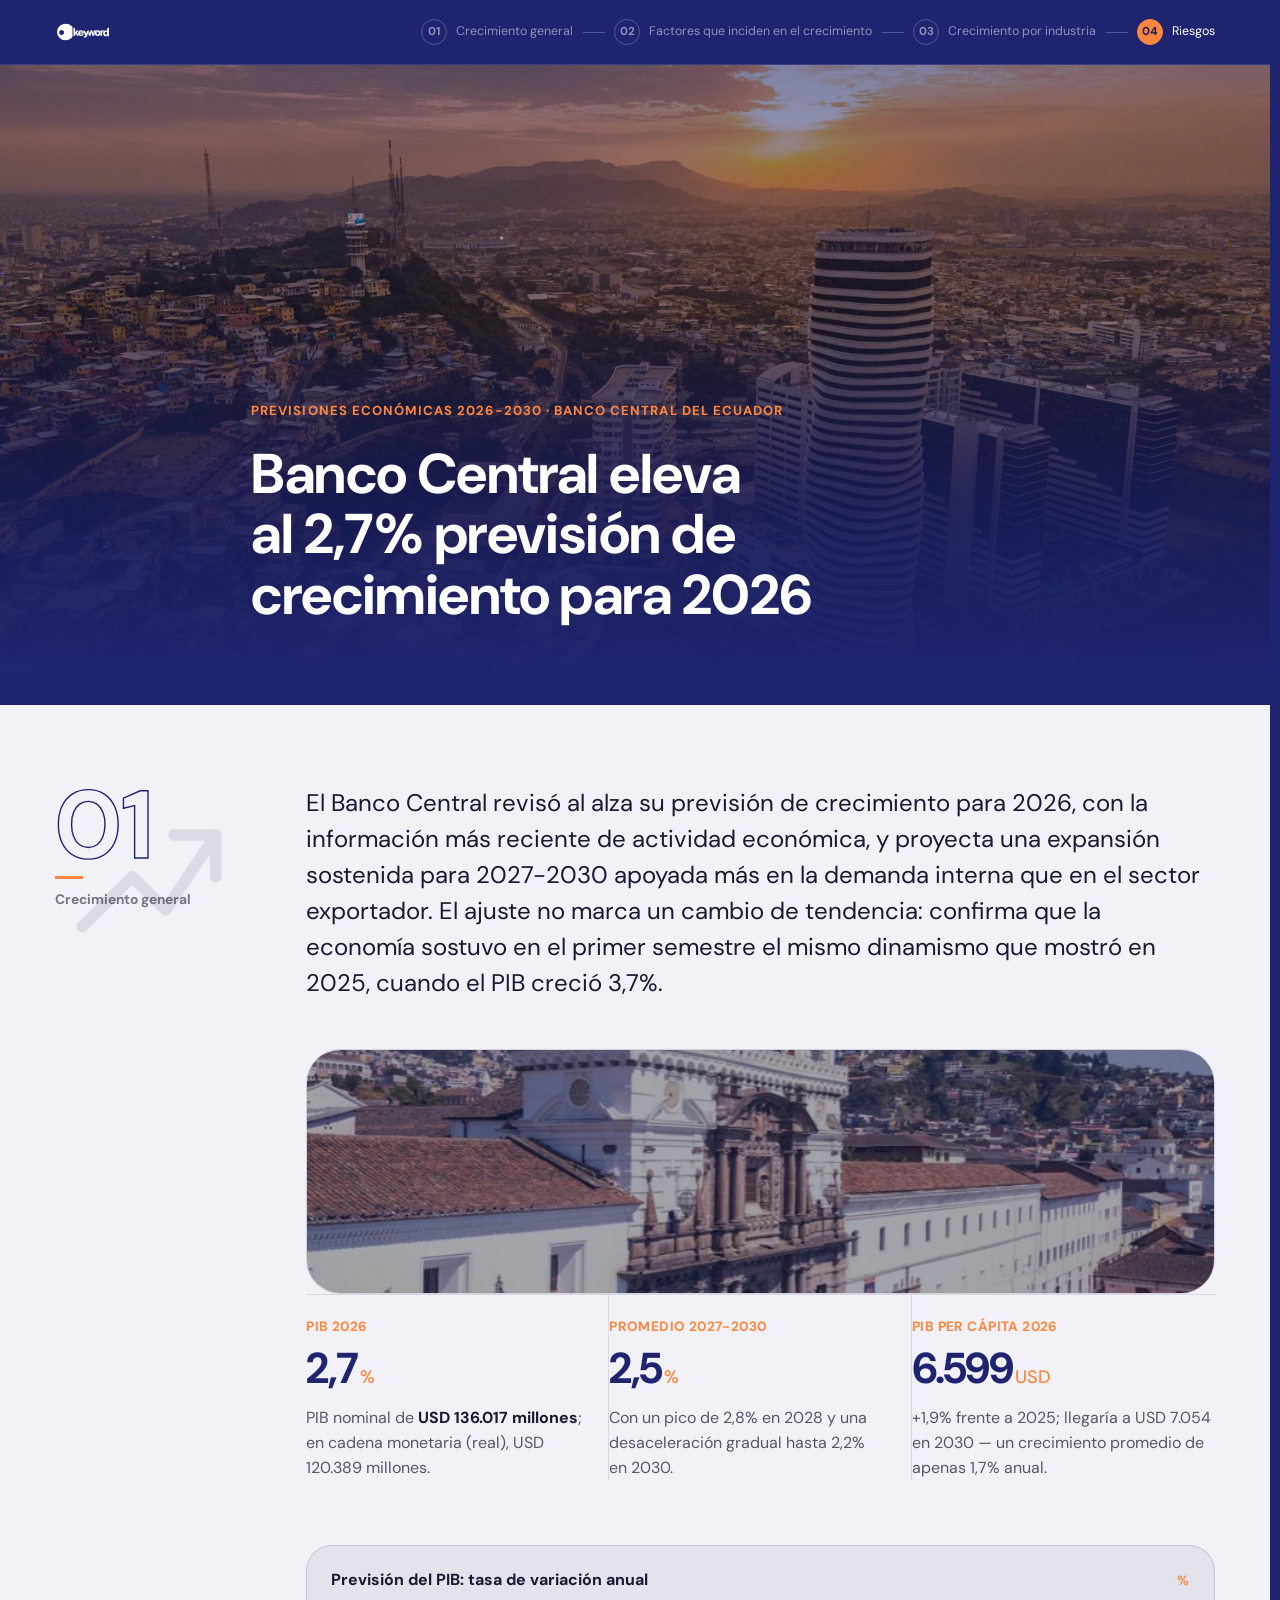
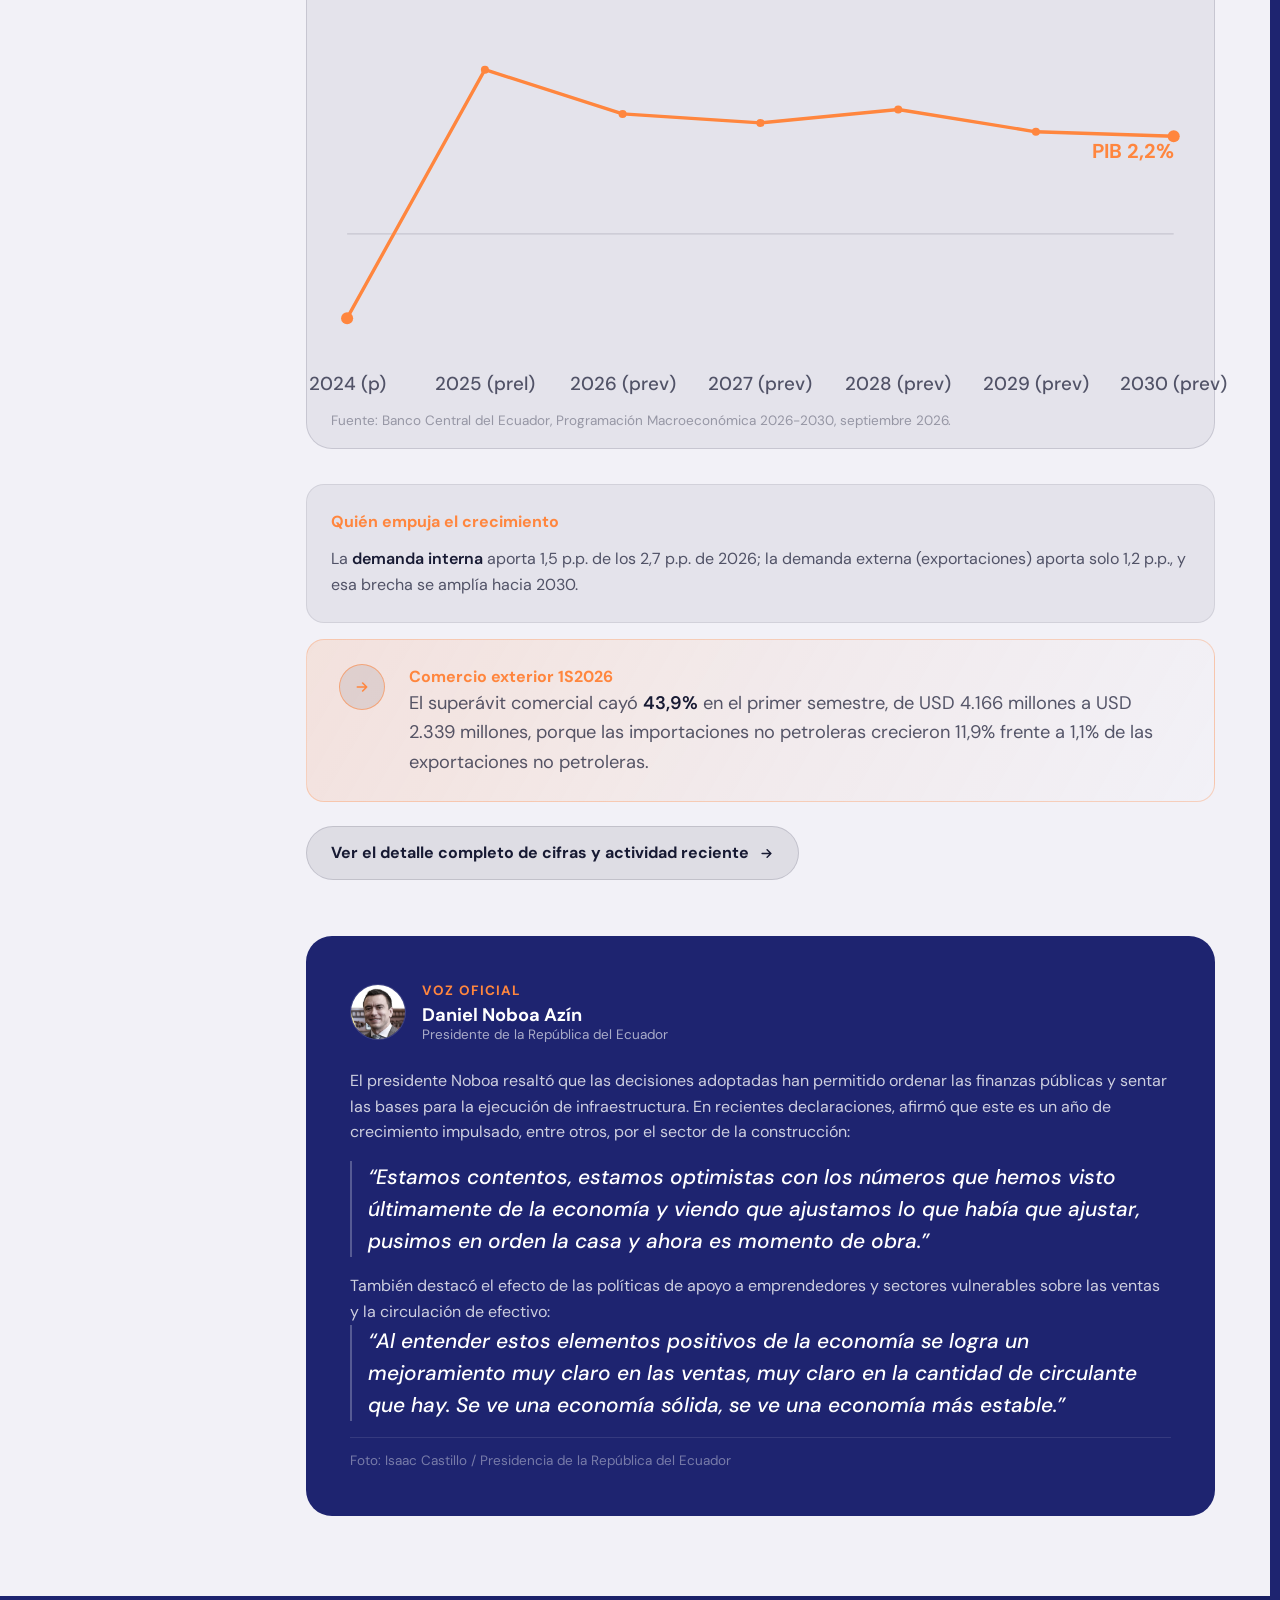
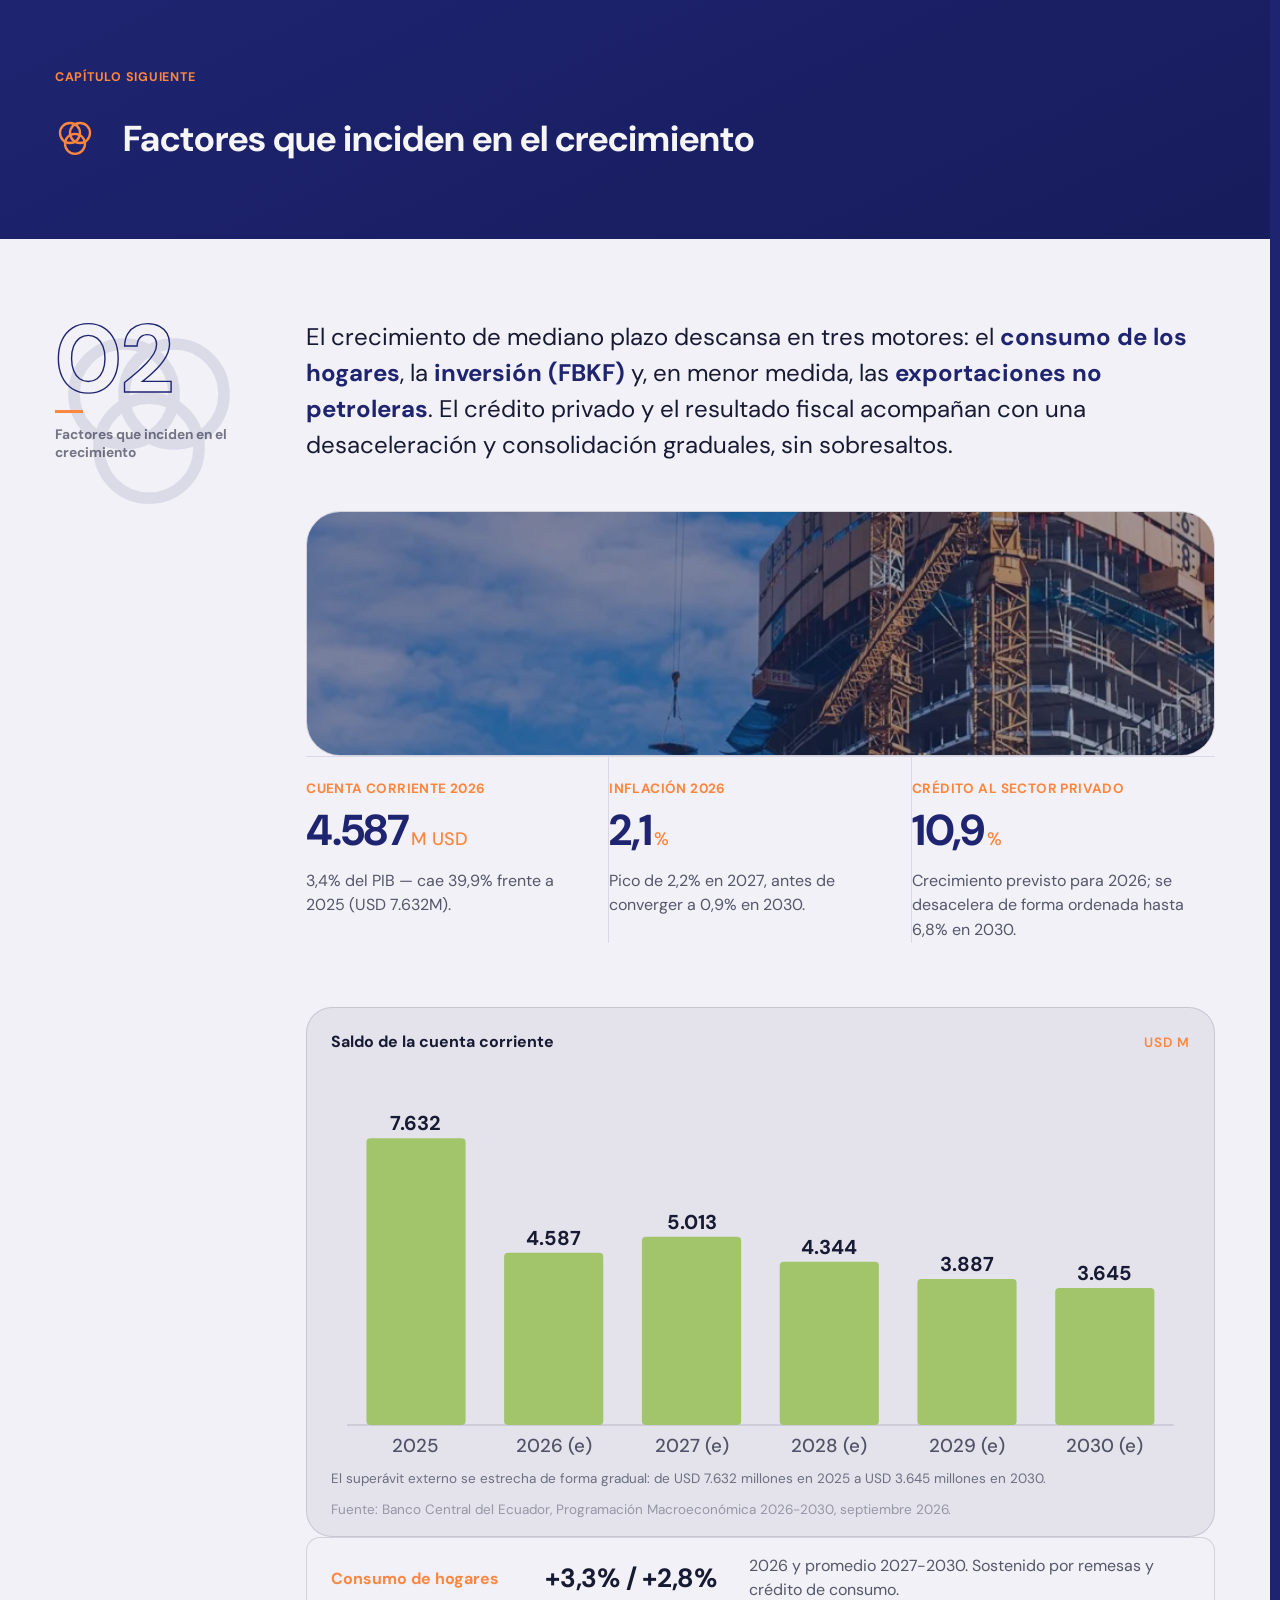
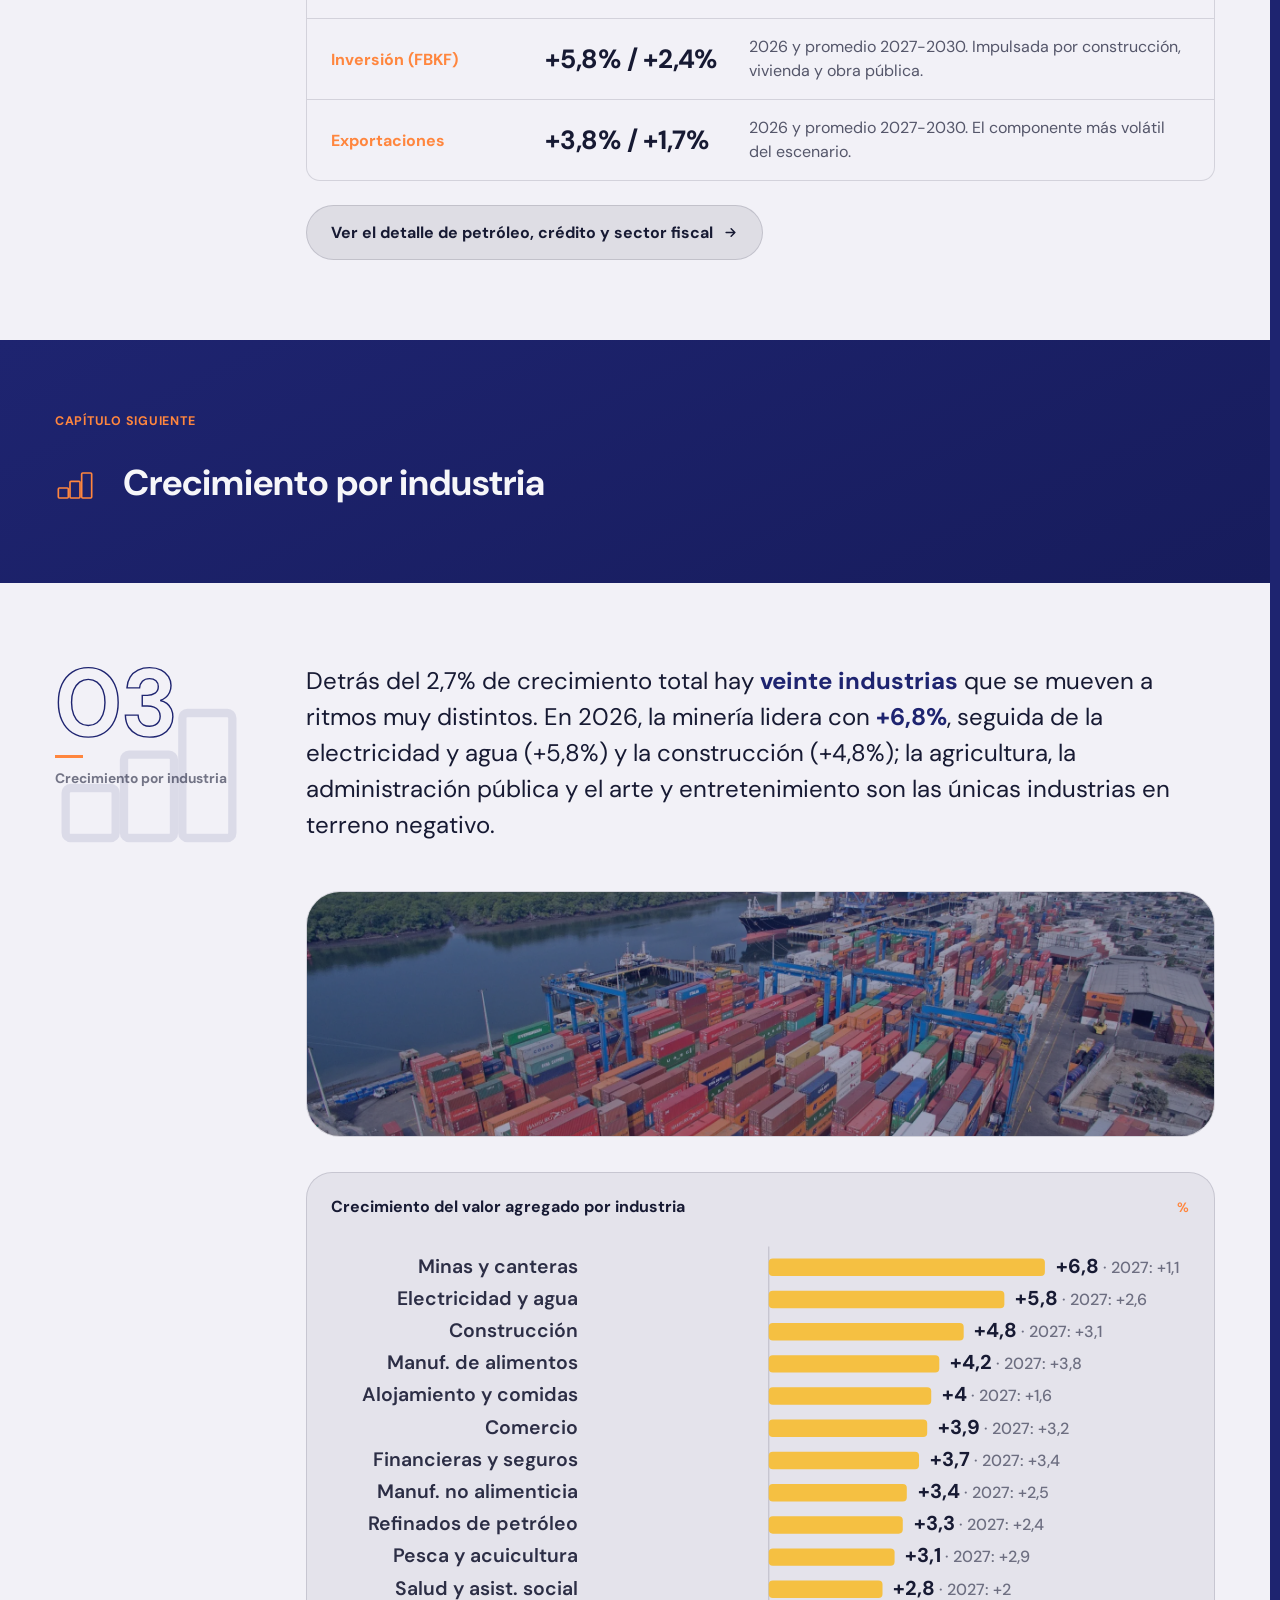
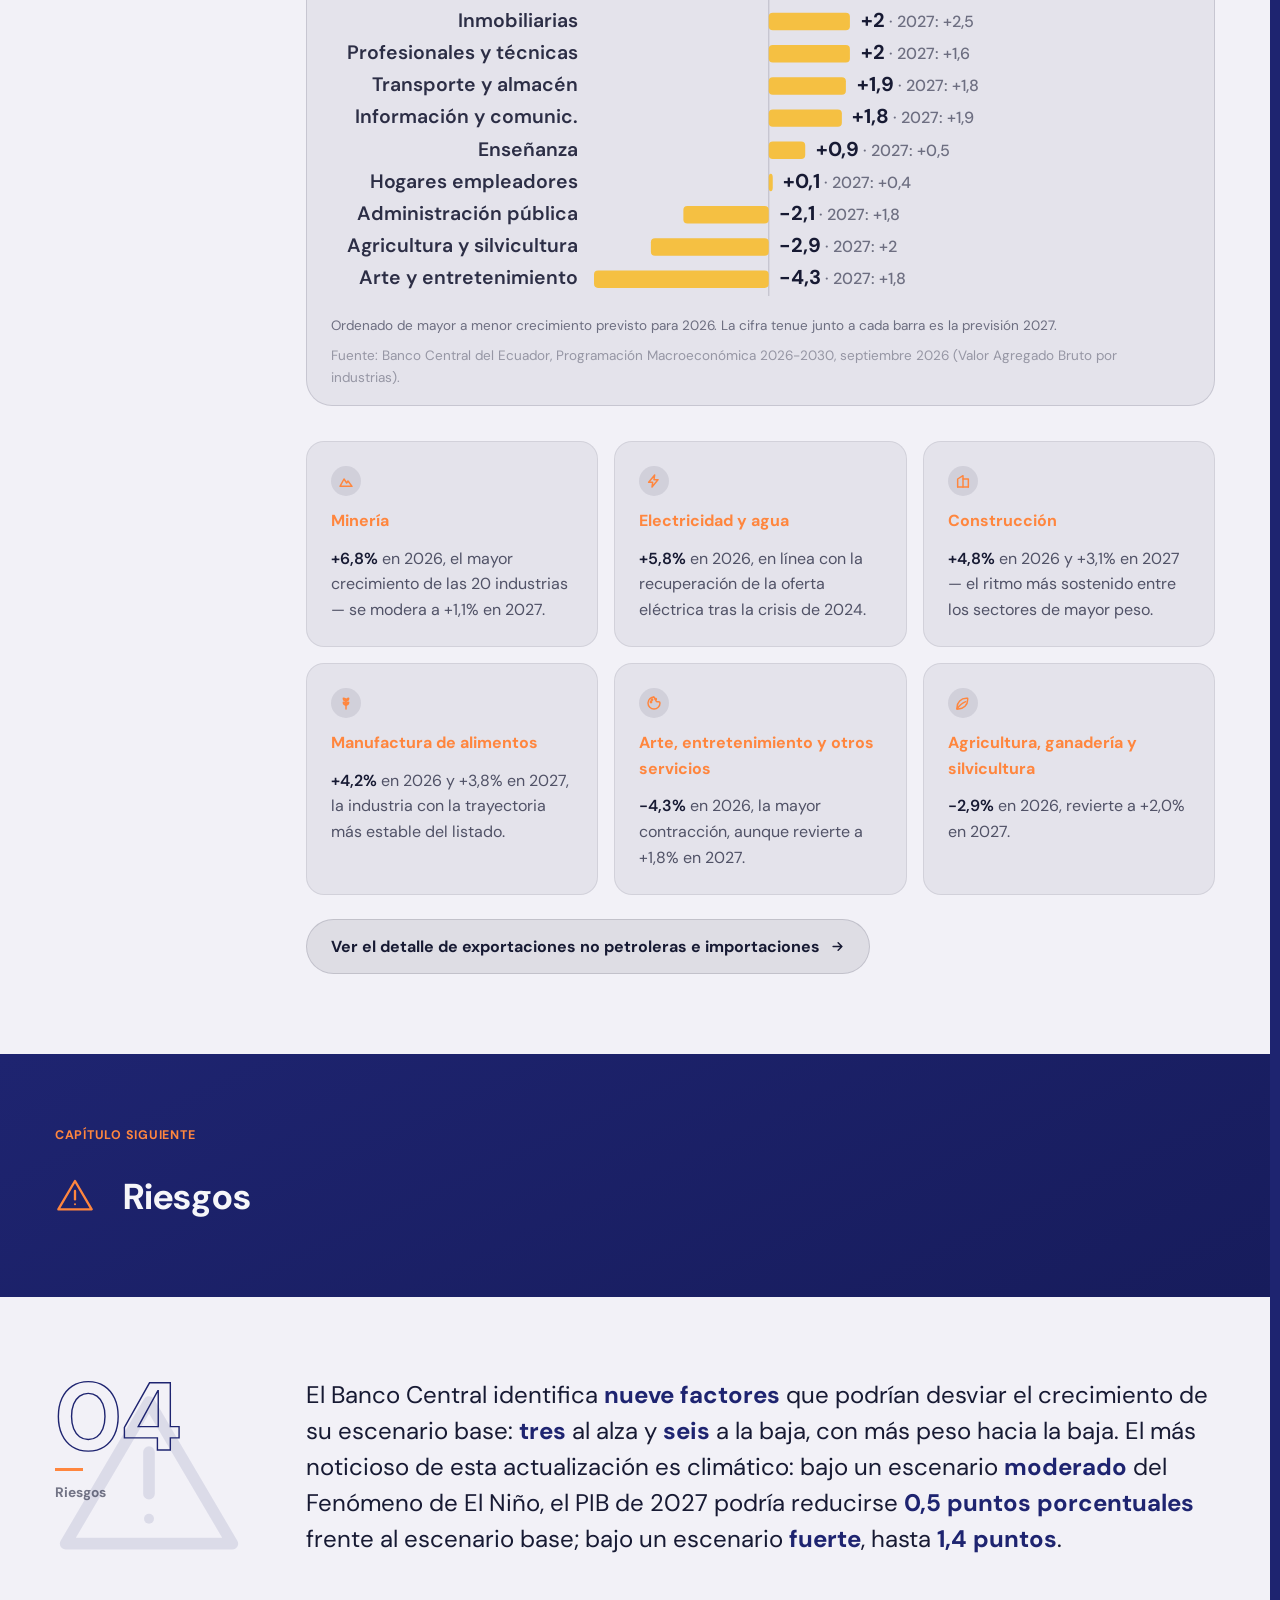
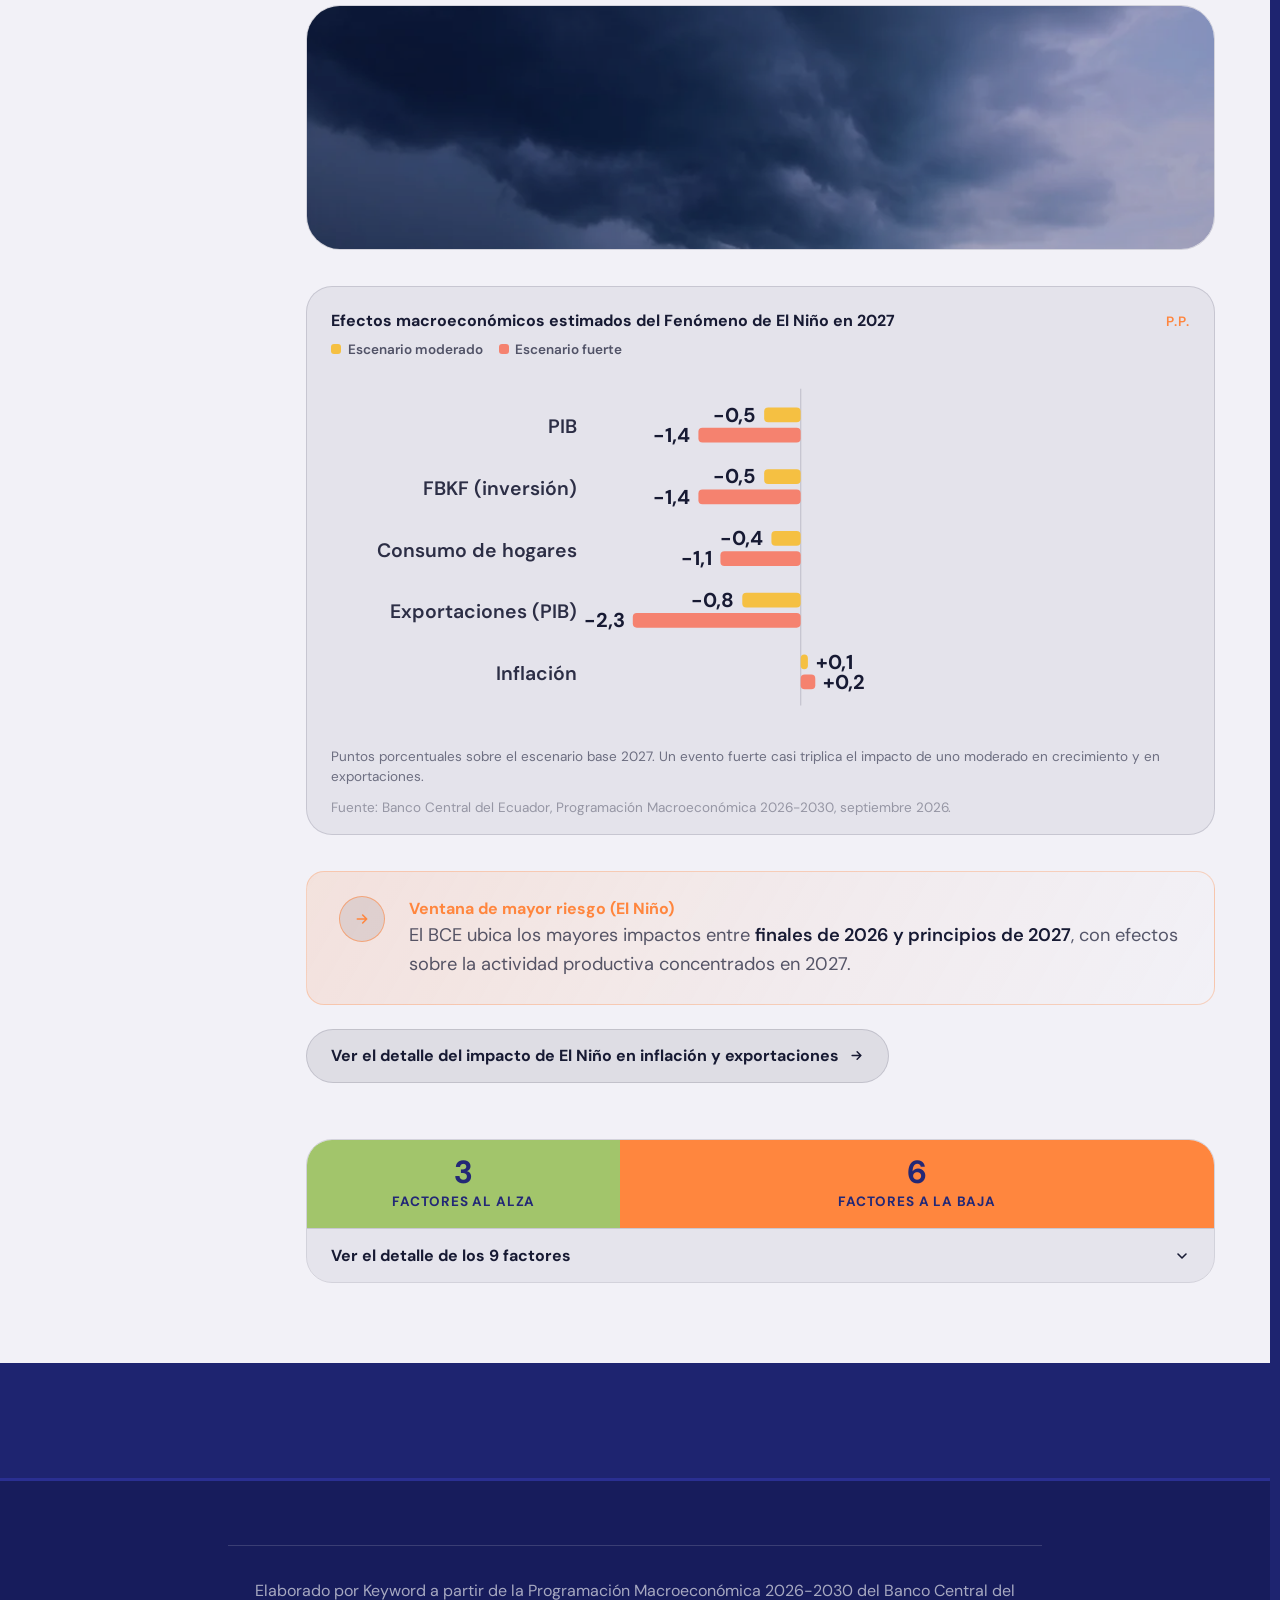
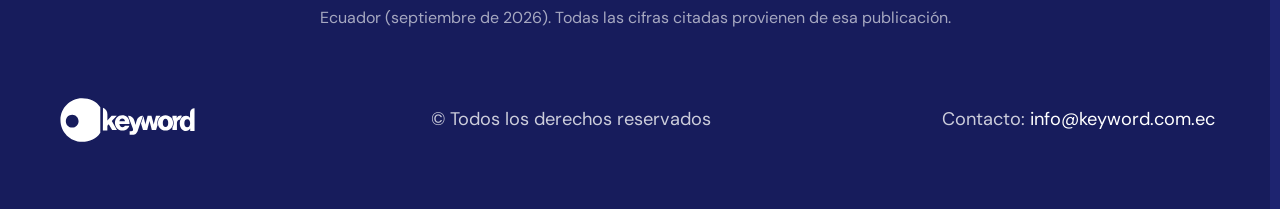
==== commit 1532de39: "Pulido post-Ronda 8: párrafos, pies de foto y transiciones de desplegables - Recorta los 3 párrafos " ====
--- a/index.html
+++ b/index.html
@@ -53,13 +53,12 @@
     </aside>
 
     <div class="chapter__body">
-      <p class="lead reveal">El Banco Central revisó al alza su previsión de crecimiento para 2026, de <strong>2,5% a 2,7%</strong>, con la información más reciente de actividad económica, y proyecta una expansión promedio de <strong>2,5% anual</strong> para 2027-2030, sostenida por la demanda interna más que por el sector exportador. El ajuste no es un cambio de tendencia: es la confirmación de que la economía sostuvo en el primer semestre de 2026 el mismo dinamismo que mostró en 2025, cuando el PIB creció 3,7%. Los indicadores de corto plazo confirman ese ritmo: el Indicador de Actividad Económica Mensual (IMAEc) creció <strong>2,2% interanual en junio</strong>, y la confianza empresarial se mantiene en zona optimista por quinto mes consecutivo.</p>
+      <p class="lead reveal">El Banco Central revisó al alza su previsión de crecimiento para 2026, con la información más reciente de actividad económica, y proyecta una expansión sostenida para 2027-2030 apoyada más en la demanda interna que en el sector exportador. El ajuste no marca un cambio de tendencia: confirma que la economía sostuvo en el primer semestre el mismo dinamismo que mostró en 2025, cuando el PIB creció 3,7%.</p>
 
         <figure class="obj-photo reveal">
           <div class="obj-photo__frame">
             <img src="img/card-panorama.webp" alt="Centro histórico de Quito" loading="lazy" />
           </div>
-          <figcaption>El centro histórico de Quito, capital de Ecuador, cuya economía crece a un ritmo moderado según la última actualización del Banco Central.</figcaption>
         </figure>
 
       <div class="stats-hero-row reveal">
@@ -120,7 +119,8 @@
     </div>
     <p class="quote-panel__intro">El presidente Noboa resaltó que las decisiones adoptadas han permitido ordenar las finanzas públicas y sentar las bases para la ejecución de infraestructura. En recientes declaraciones, afirmó que este es un año de crecimiento impulsado, entre otros, por el sector de la construcción:</p>
     <blockquote class="quote-panel__quote">&ldquo;Estamos contentos, estamos optimistas con los números que hemos visto últimamente de la economía y viendo que ajustamos lo que había que ajustar, pusimos en orden la casa y ahora es momento de obra.&rdquo;</blockquote>
-    <p class="quote-panel__text">El presidente además ha indicado que las políticas públicas orientadas al apoyo de emprendedores y sectores vulnerables han influido de manera directa en el incremento de las ventas y en la circulación de efectivo. Al evaluar el impacto de estas medidas, Noboa señaló que &ldquo;al entender estos elementos positivos de la economía se logra un mejoramiento muy claro en las ventas, muy claro en la cantidad de circulante que hay&rdquo;, puntualizando además que &ldquo;se ve una economía sólida, se ve una economía más estable&rdquo;.</p>
+    <p class="quote-panel__text">También destacó el efecto de las políticas de apoyo a emprendedores y sectores vulnerables sobre las ventas y la circulación de efectivo:</p>
+    <blockquote class="quote-panel__quote">&ldquo;Al entender estos elementos positivos de la economía se logra un mejoramiento muy claro en las ventas, muy claro en la cantidad de circulante que hay. Se ve una economía sólida, se ve una economía más estable.&rdquo;</blockquote>
     <p class="quote-panel__credit">Foto: Isaac Castillo / Presidencia de la República del Ecuador</p>
   </div></div>
     </div>
@@ -213,7 +213,6 @@
           <div class="obj-photo__frame">
             <img src="img/card-motores.webp" alt="Grúa de construcción" loading="lazy" />
           </div>
-          <figcaption>La construcción es uno de los motores más dinámicos del crecimiento previsto para 2026, junto con la inversión y el consumo de los hogares.</figcaption>
         </figure>
 
       <div class="stats-hero-row reveal">
@@ -362,7 +361,6 @@
           <div class="obj-photo__frame">
             <img src="img/hero-puerto.webp" alt="Vista aérea de contenedores de exportación en un puerto de Guayaquil" loading="lazy" />
           </div>
-          <figcaption>El comercio exterior no petrolero — minería, camarón, banano — es uno de los canales por los que estas cifras llegan a la economía real. Puerto de Guayaquil.</figcaption>
         </figure>
 
       
@@ -490,13 +488,12 @@
     </aside>
 
     <div class="chapter__body">
-      <p class="lead reveal">El propio Banco Central marca los límites de su escenario base: <strong>tres factores</strong> podrían llevar el crecimiento por encima de lo previsto, y <strong>seis</strong> podrían llevarlo por debajo. El balance está más cargado hacia los riesgos a la baja, aunque ninguno es, por sí solo, suficiente para descarrilar el escenario central. El más noticioso de esta actualización es climático: bajo un escenario <strong>moderado</strong> del Fenómeno de El Niño, el crecimiento del PIB en 2027 podría reducirse <strong>0,5 puntos porcentuales</strong> frente al escenario base; bajo un escenario <strong>fuerte</strong>, hasta <strong>1,4 puntos</strong>.</p>
+      <p class="lead reveal">El Banco Central identifica <strong>nueve factores</strong> que podrían desviar el crecimiento de su escenario base: <strong>tres</strong> al alza y <strong>seis</strong> a la baja, con más peso hacia la baja. El más noticioso de esta actualización es climático: bajo un escenario <strong>moderado</strong> del Fenómeno de El Niño, el PIB de 2027 podría reducirse <strong>0,5 puntos porcentuales</strong> frente al escenario base; bajo un escenario <strong>fuerte</strong>, hasta <strong>1,4 puntos</strong>.</p>
 
         <figure class="obj-photo reveal">
           <div class="obj-photo__frame">
             <img src="img/card-el-nino.webp" alt="Tormenta sobre el mar" loading="lazy" />
           </div>
-          <figcaption>El Fenómeno de El Niño, cuyo impacto climático y económico el Banco Central cuantifica por primera vez en esta actualización, es el más noticioso del mapa de riesgos.</figcaption>
         </figure>
 
       
--- a/css/styles.css
+++ b/css/styles.css
@@ -1257,6 +1257,26 @@
   transition: transform var(--t-fast) var(--ease);
 }
 .risk-details__chevron svg { width: 16px; height: 16px; }
+
+/* Apertura animada del <details> — nativo, sin JS. Antes abría/cerraba de
+   golpe (el único componente del sitio sin transición), destacando por lo
+   mecánico frente al resto de la coreografía de reveals. ::details-content
+   es soportado por los motores evergreen; donde no lo esté, <details> sigue
+   funcionando exactamente igual que antes, solo sin animar (degrada bien). */
+@supports (transition-behavior: allow-discrete) {
+  .risk-details::details-content {
+    opacity: 0;
+    block-size: 0;
+    overflow-y: clip;
+    transition: content-visibility 420ms var(--ease) allow-discrete,
+                opacity 420ms var(--ease),
+                block-size 420ms var(--ease);
+  }
+  .risk-details[open]::details-content {
+    opacity: 1;
+    block-size: auto;
+  }
+}
 .risk-details[open] .risk-details__chevron { transform: rotate(180deg); }
 
 .risk-col__head {
@@ -1504,16 +1524,21 @@
   background: var(--indigo-deep);
   border-left: 1px solid var(--t-15);
   box-shadow: -24px 0 60px rgba(0, 0, 0, 0.45);
-  transform: translateX(100%);
+  /* translateX + un empuje leve en el eje Z: el panel no es una lámina
+     plana que entra desde el borde, llega con algo de profundidad — el
+     mismo tipo de matiz que ya tienen los .reveal del resto del sitio,
+     aplicado acá al contenedor completo, no solo a su contenido. */
+  transform: translateX(100%) scale(0.98);
+  transform-origin: right center;
   visibility: hidden;
-  transition: transform 0.4s var(--ease), visibility 0s linear 0.4s;
+  transition: transform 0.45s var(--ease), visibility 0s linear 0.45s;
   overflow-y: auto;
   z-index: 110;
 }
 .detail-drawer:target {
-  transform: translateX(0);
+  transform: translateX(0) scale(1);
   visibility: visible;
-  transition: transform 0.4s var(--ease), visibility 0s;
+  transition: transform 0.45s var(--ease), visibility 0s;
 }
 .detail-drawer__inner { padding-block: clamp(2rem, 5vw, 3rem); }
 .detail-drawer__head {
@@ -1522,6 +1547,19 @@
   margin-bottom: var(--s-4);
   border-bottom: 1px solid var(--t-15);
 }
+.detail-drawer__eyebrow,
+.detail-drawer__title {
+  opacity: 0;
+  transform: translateY(10px);
+  transition: opacity 420ms var(--ease), transform 420ms var(--ease);
+  transition-delay: 120ms;
+}
+.detail-drawer:target .detail-drawer__eyebrow,
+.detail-drawer:target .detail-drawer__title {
+  opacity: 1;
+  transform: none;
+}
+.detail-drawer:target .detail-drawer__title { transition-delay: 180ms; }
 .detail-drawer__eyebrow {
   font-size: var(--fs-xs);
   font-weight: 700;
@@ -1569,20 +1607,27 @@
   position: fixed;
   inset: 0;
   background: rgba(8, 10, 20, 0.6);
+  backdrop-filter: blur(0);
   opacity: 0;
   visibility: hidden;
-  transition: opacity 0.3s var(--ease), visibility 0s linear 0.3s;
+  transition: opacity 0.35s var(--ease), backdrop-filter 0.35s var(--ease), visibility 0s linear 0.35s;
   z-index: 105;
 }
 body:has(.detail-drawer:target) .drawer-backdrop {
   opacity: 1;
+  backdrop-filter: blur(3px);
   visibility: visible;
-  transition: opacity 0.3s var(--ease), visibility 0s;
+  transition: opacity 0.35s var(--ease), backdrop-filter 0.35s var(--ease), visibility 0s;
 }
 body:has(.detail-drawer:target) { overflow: hidden; }
 
 @media (prefers-reduced-motion: reduce) {
   .detail-drawer, .drawer-backdrop { transition: none; }
+}
+@supports (transition-behavior: allow-discrete) {
+  @media (prefers-reduced-motion: reduce) {
+    .risk-details::details-content { transition: none; }
+  }
 }
 
 /* ============================================================
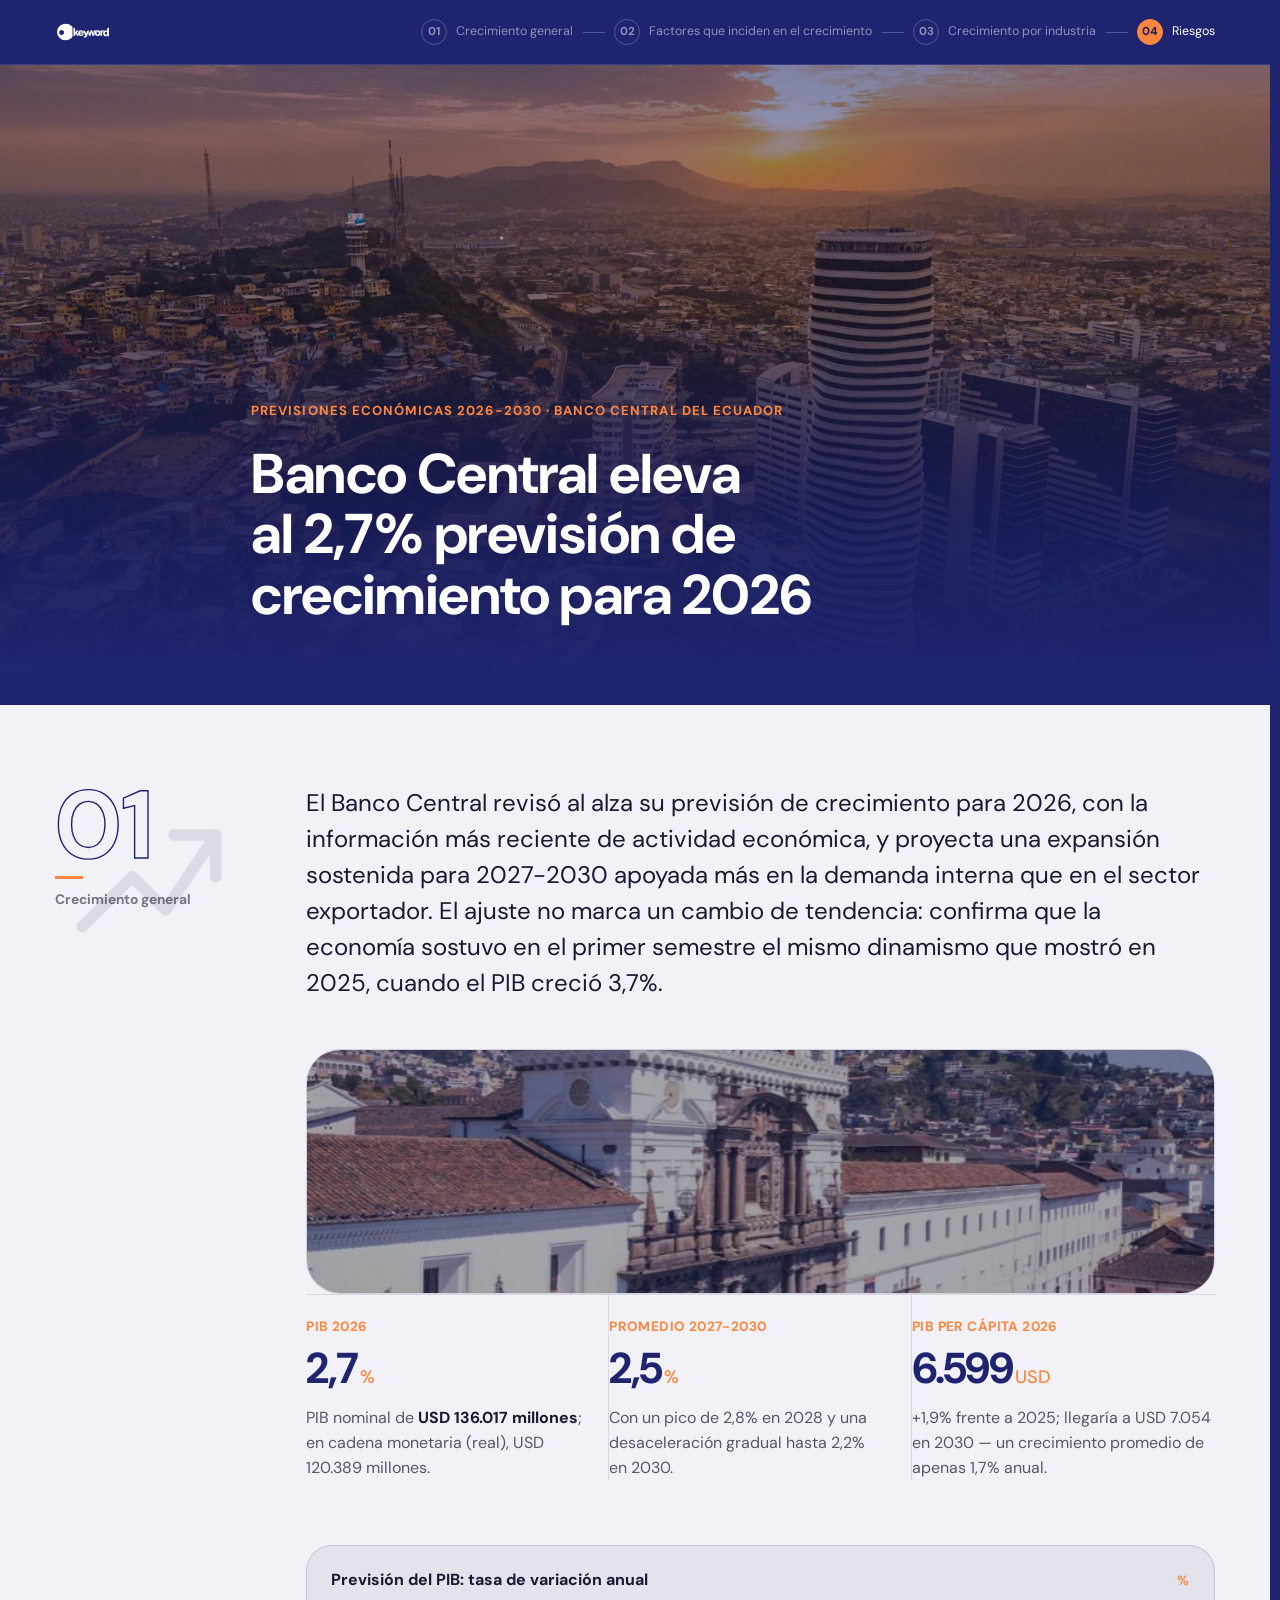
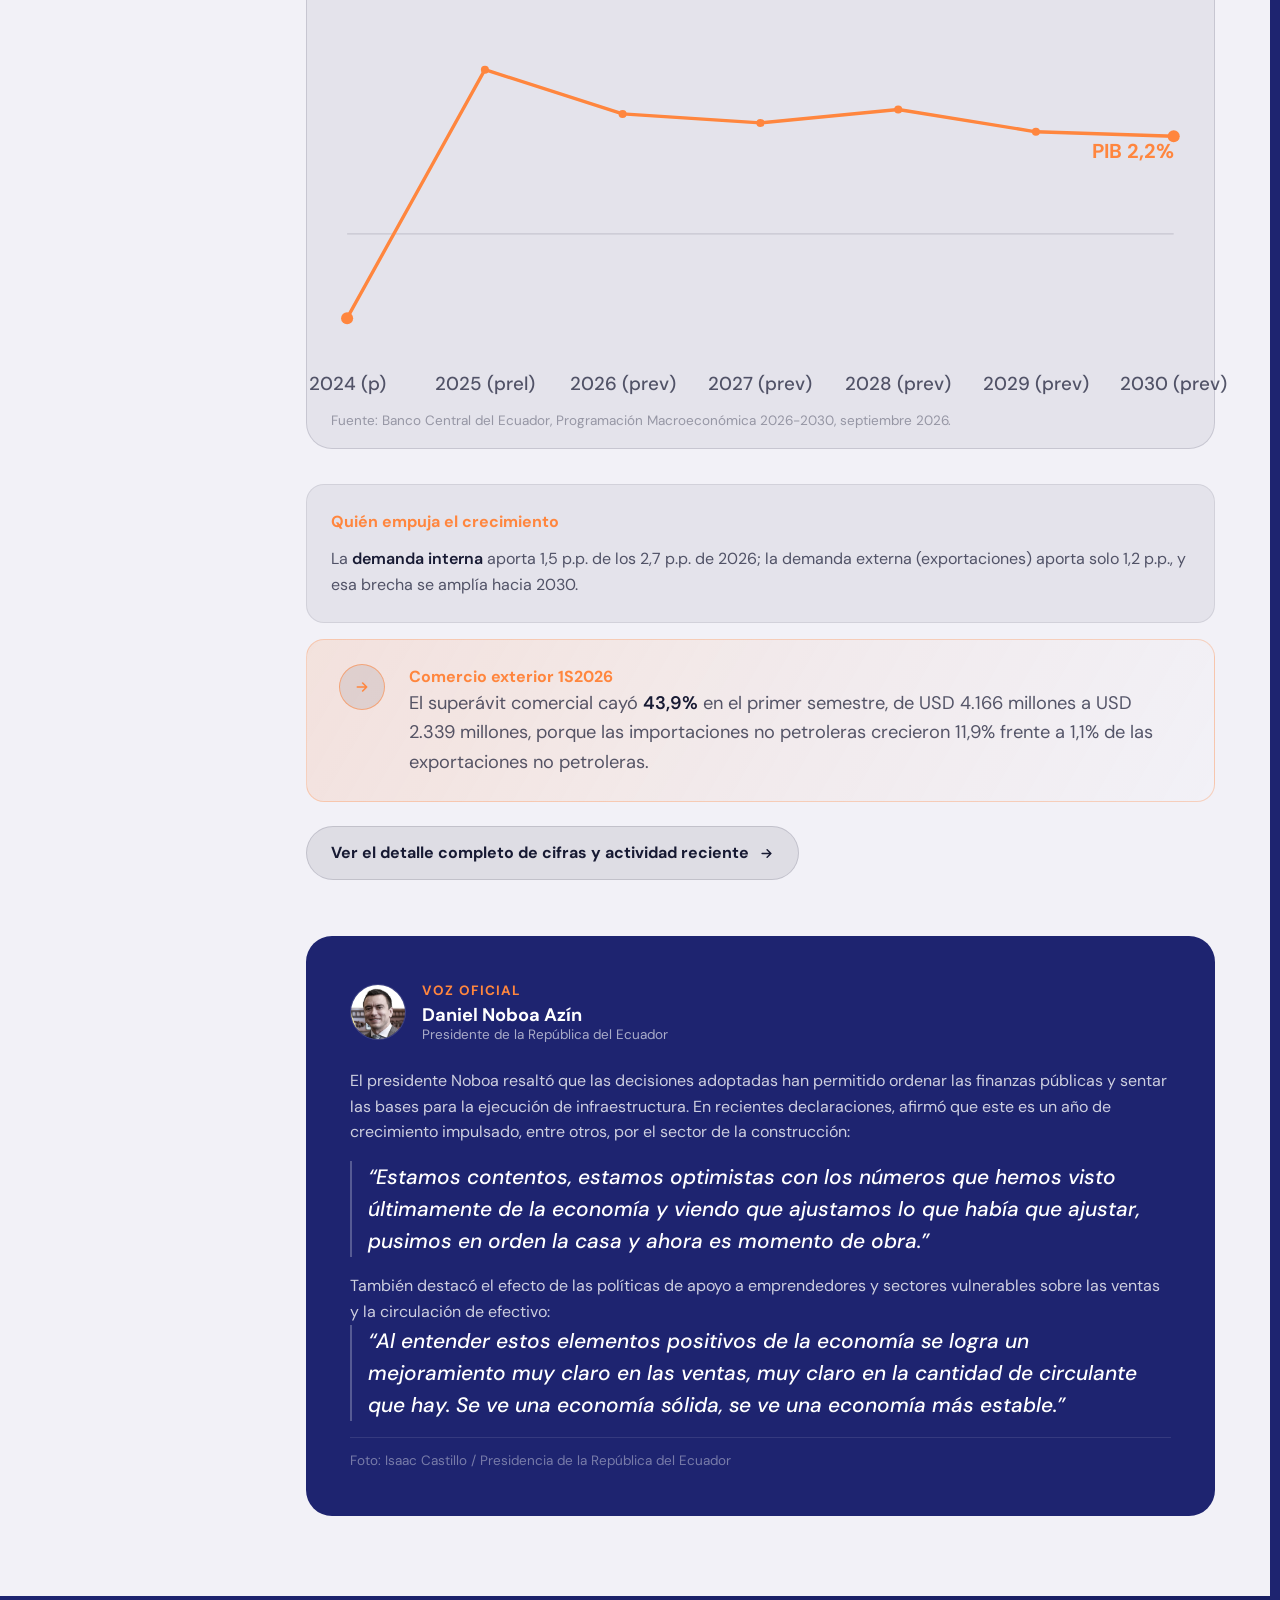
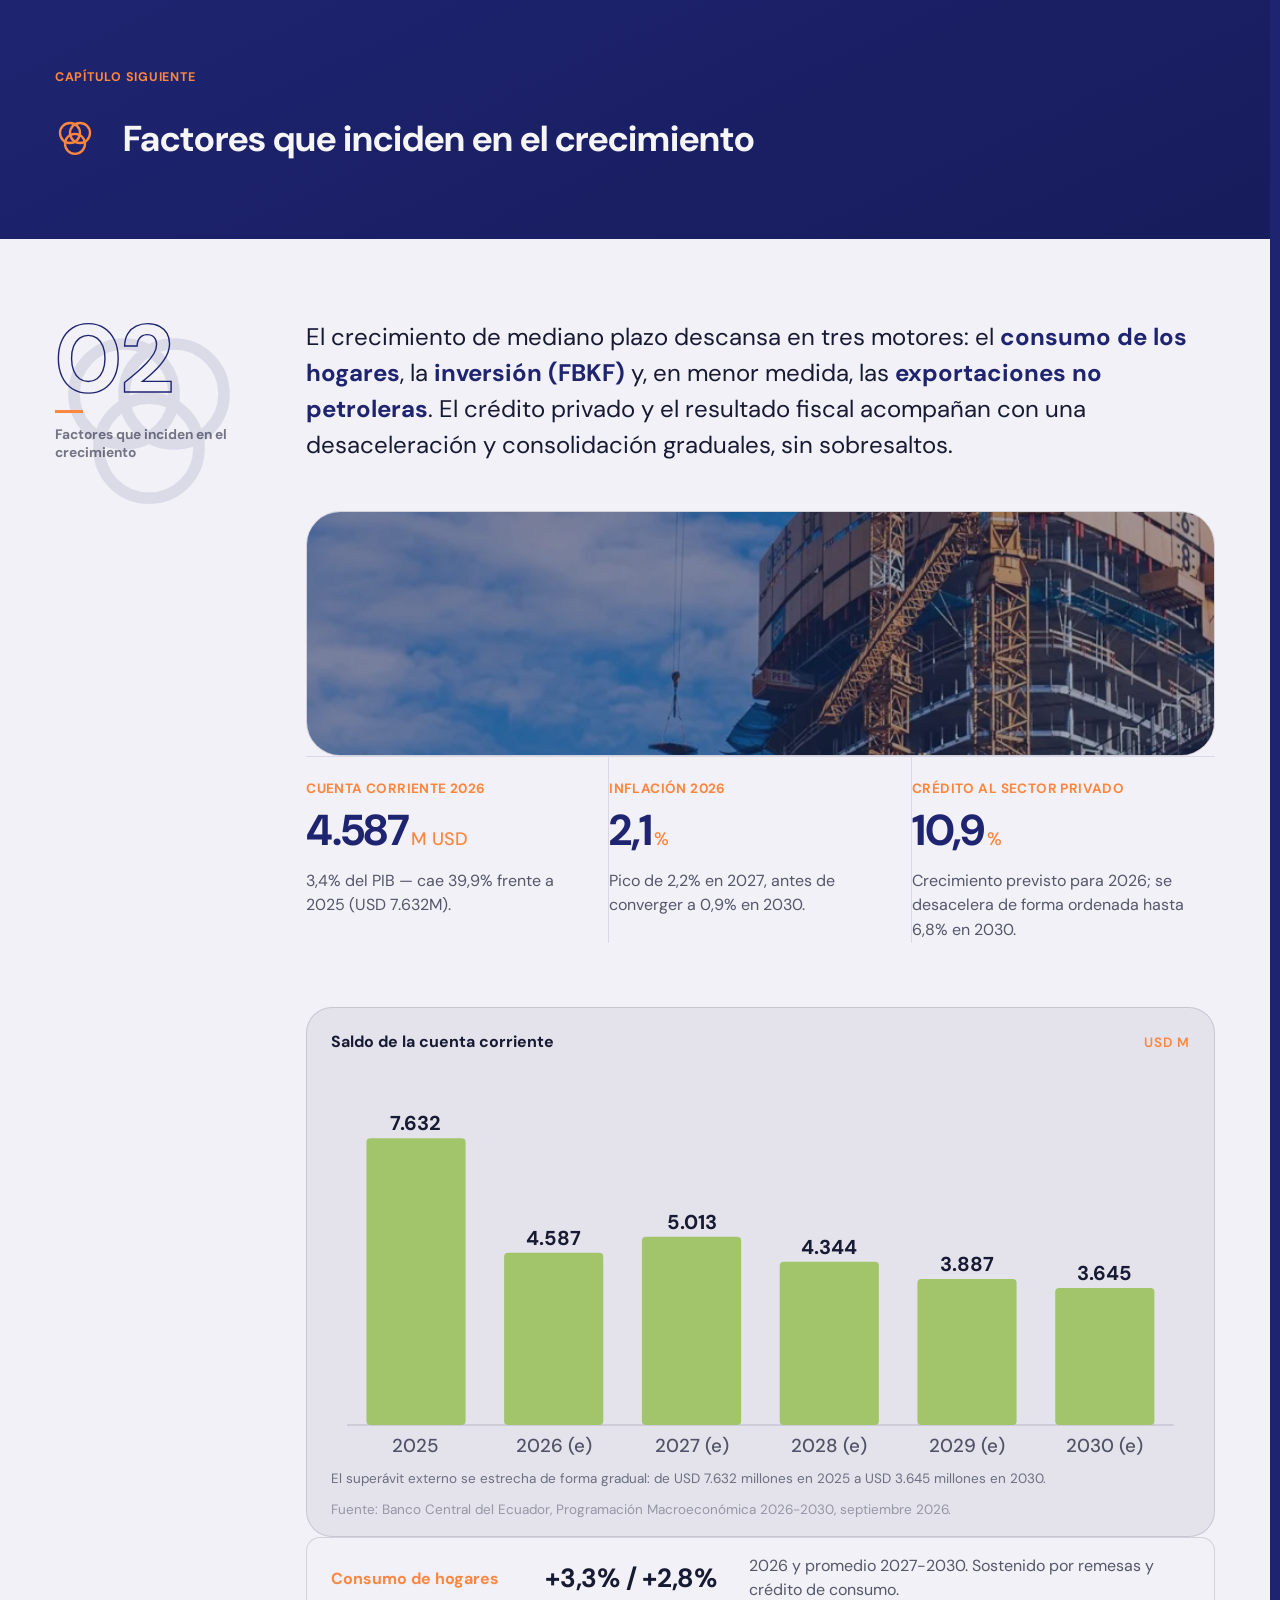
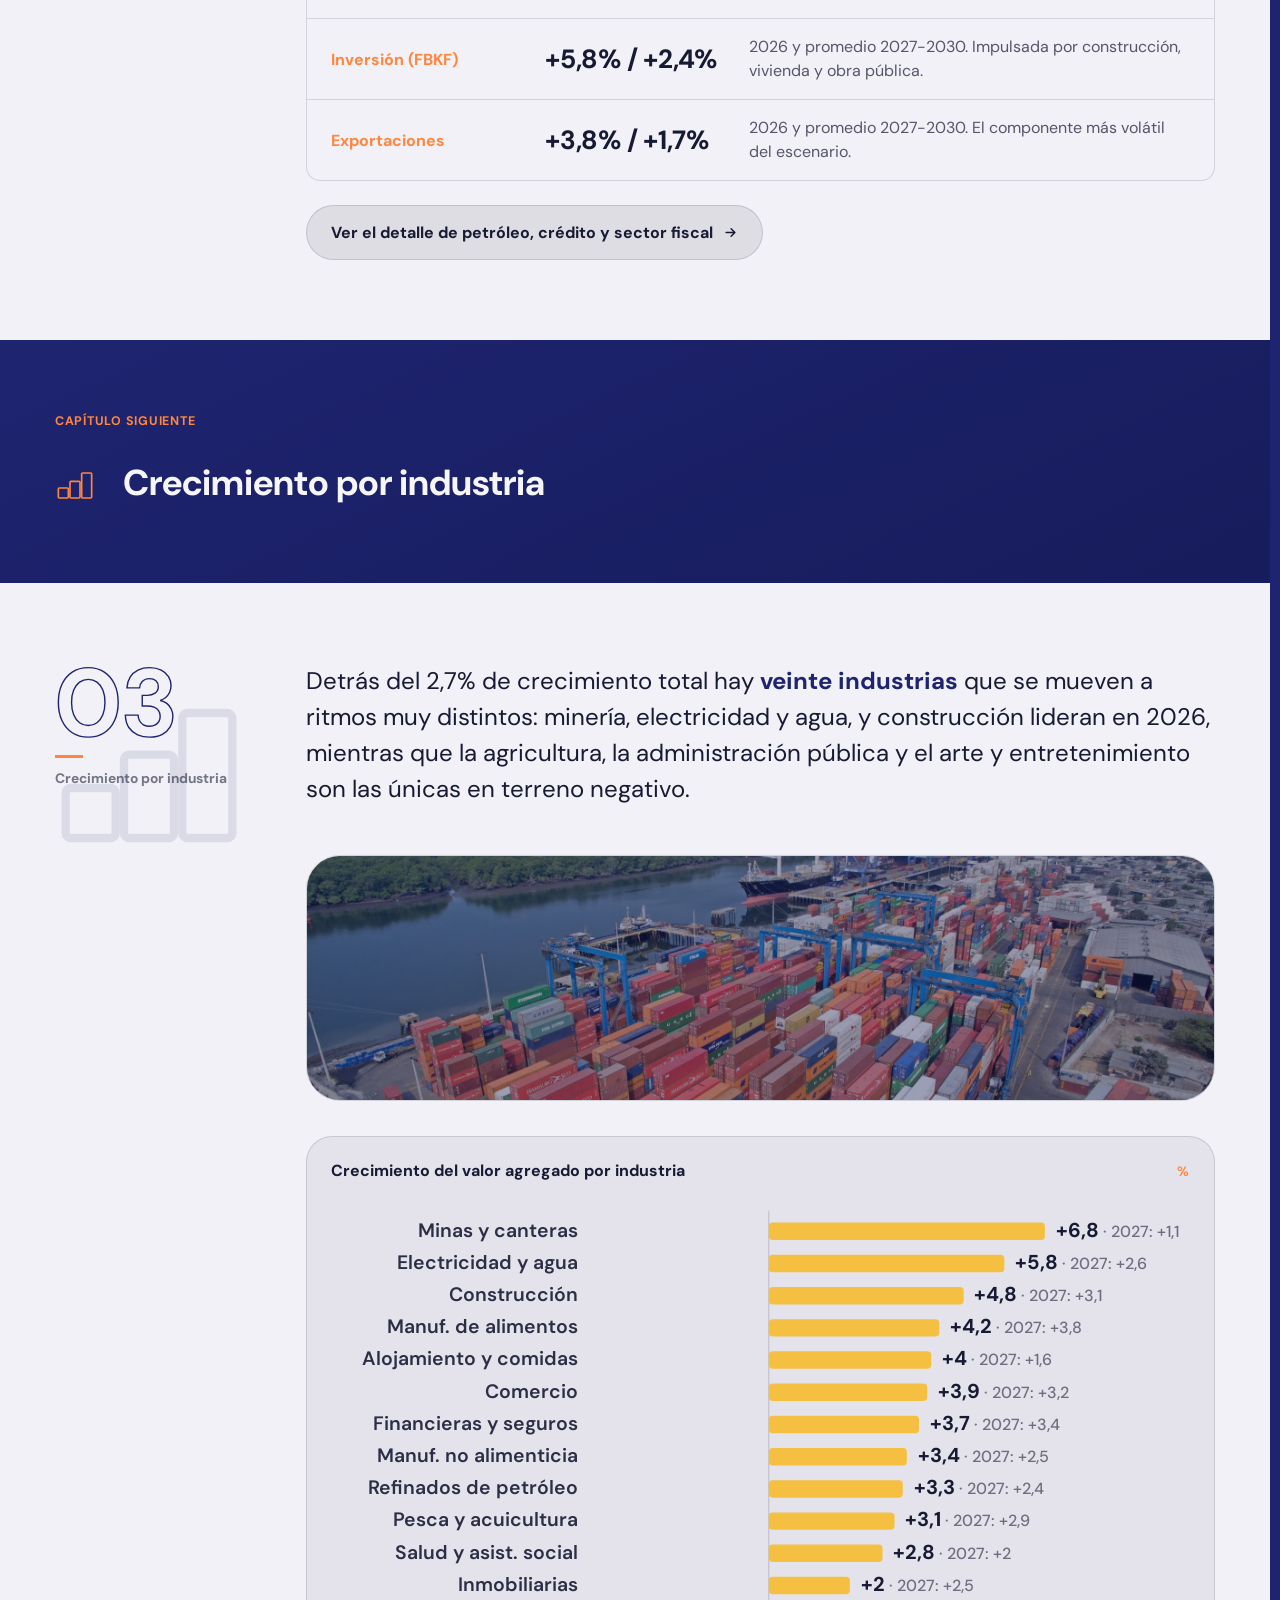
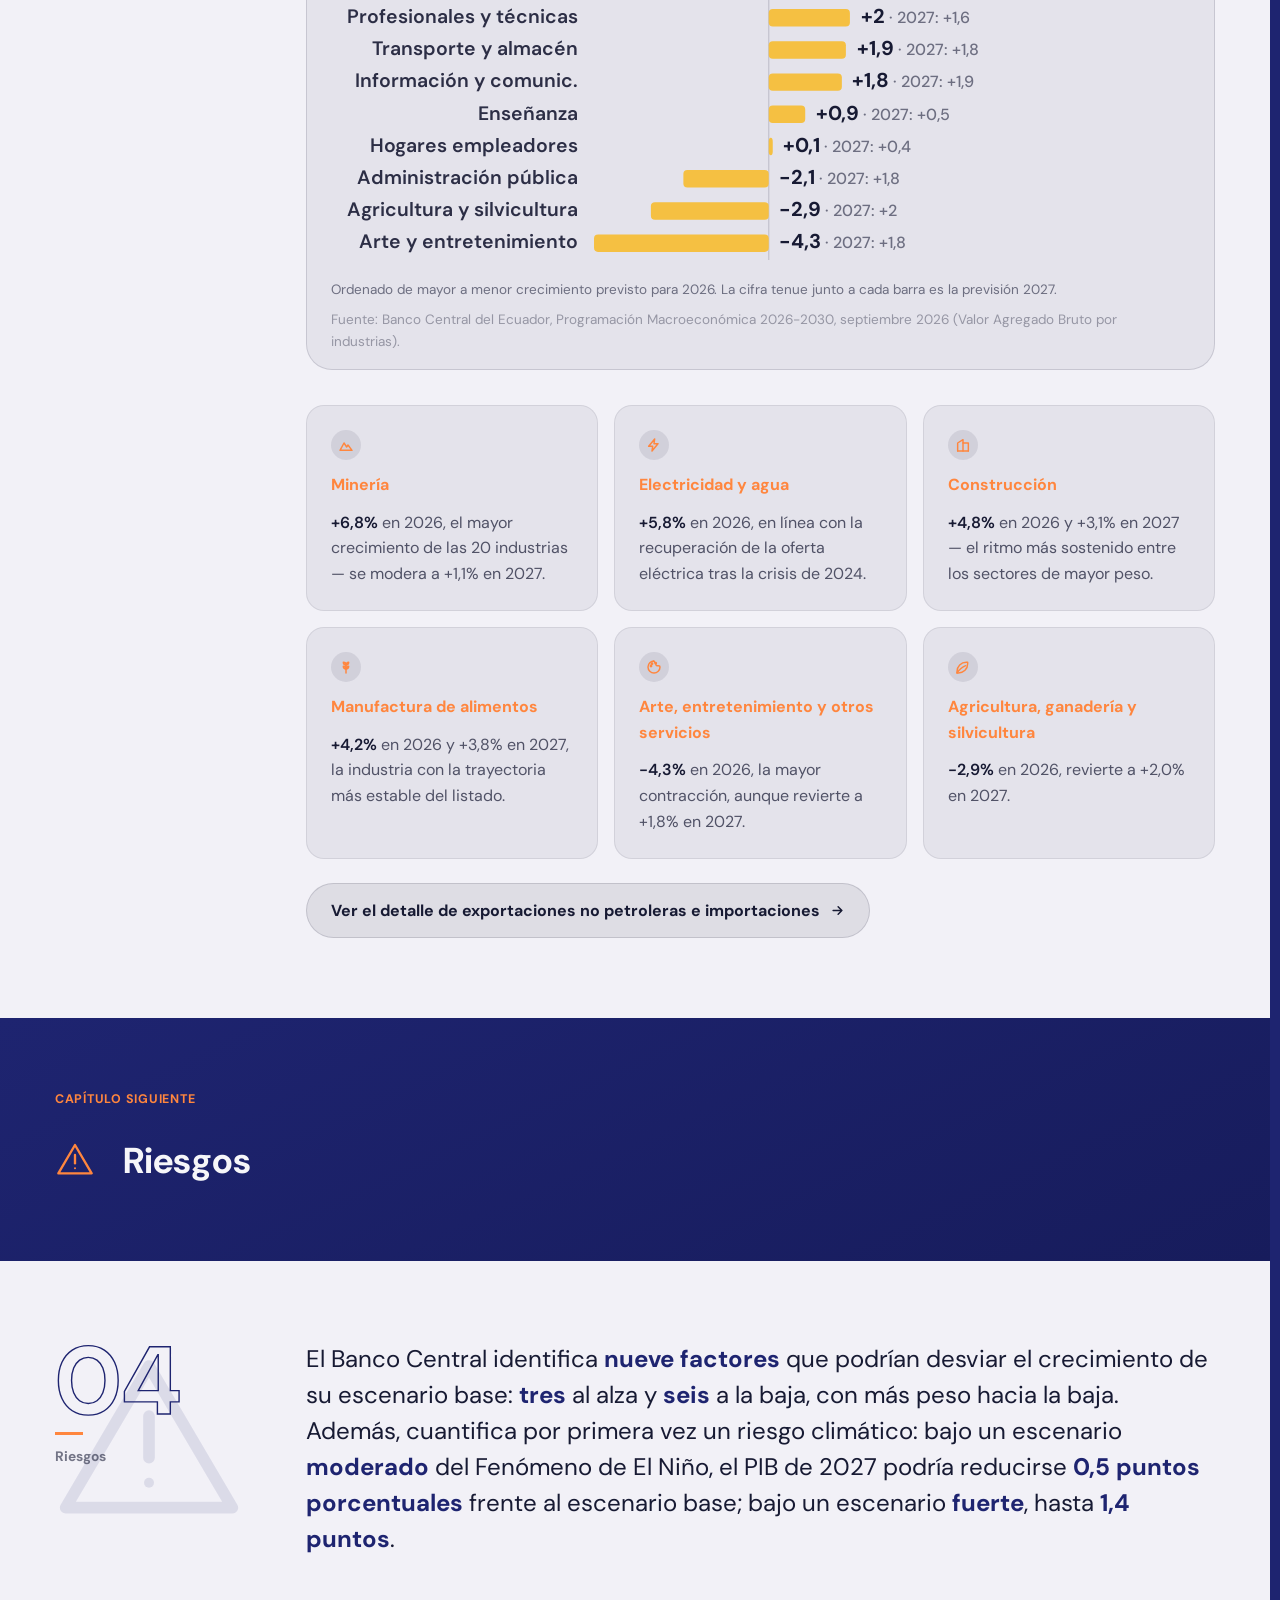
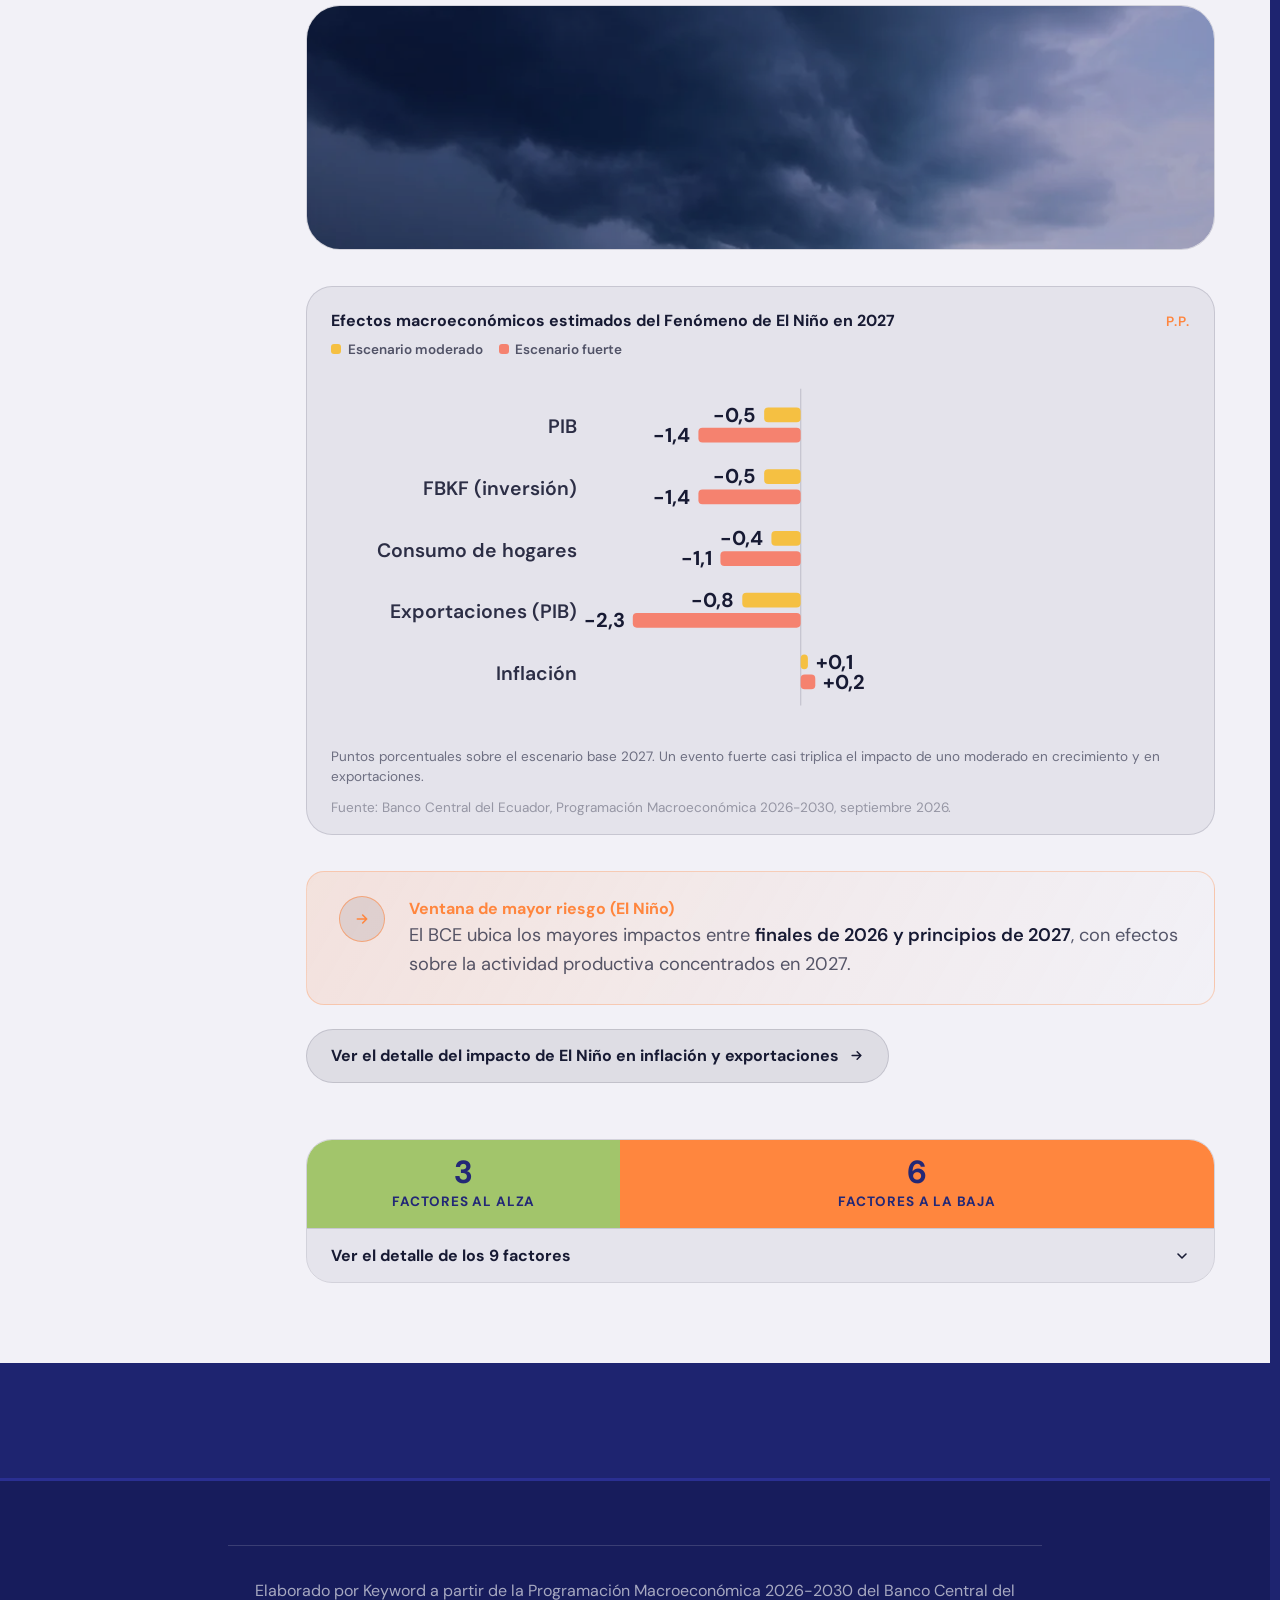
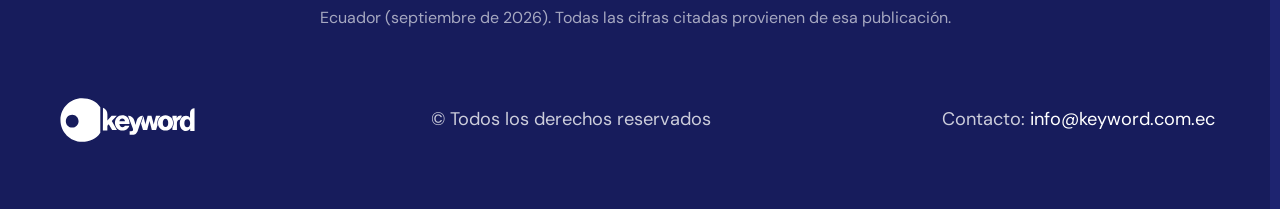
==== commit 83463bb0: "Corrige redundancias entre encabezados y paneles de detalle - Cap. 2 drawer: la fila de crédito repe" ====
--- a/index.html
+++ b/index.html
@@ -315,9 +315,9 @@
 
       <div class="stats-list reveal">
           <div class="stat-row">
-            <p class="stat-row__key">Crédito privado 2026 → 2030</p>
-            <p class="stat-row__val">10,9% → 6,8%</p>
-            <p class="stat-row__ctx">Desaceleración progresiva; el crédito al PIB sube de 60,8% a 70,7% — más profundidad financiera, no menos.</p>
+            <p class="stat-row__key">Profundidad financiera (crédito/PIB)</p>
+            <p class="stat-row__val">60,8% → 70,7%</p>
+            <p class="stat-row__ctx">Aunque el crédito privado crece cada año más despacio (10,9% en 2026, 6,8% en 2030), gana peso frente al tamaño de la economía.</p>
           </div>
           <div class="stat-row">
             <p class="stat-row__key">Captaciones 2026 → 2030</p>
@@ -355,7 +355,7 @@
     </aside>
 
     <div class="chapter__body">
-      <p class="lead reveal">Detrás del 2,7% de crecimiento total hay <strong>veinte industrias</strong> que se mueven a ritmos muy distintos. En 2026, la minería lidera con <strong>+6,8%</strong>, seguida de la electricidad y agua (+5,8%) y la construcción (+4,8%); la agricultura, la administración pública y el arte y entretenimiento son las únicas industrias en terreno negativo.</p>
+      <p class="lead reveal">Detrás del 2,7% de crecimiento total hay <strong>veinte industrias</strong> que se mueven a ritmos muy distintos: minería, electricidad y agua, y construcción lideran en 2026, mientras que la agricultura, la administración pública y el arte y entretenimiento son las únicas en terreno negativo.</p>
 
         <figure class="obj-photo reveal">
           <div class="obj-photo__frame">
@@ -488,7 +488,7 @@
     </aside>
 
     <div class="chapter__body">
-      <p class="lead reveal">El Banco Central identifica <strong>nueve factores</strong> que podrían desviar el crecimiento de su escenario base: <strong>tres</strong> al alza y <strong>seis</strong> a la baja, con más peso hacia la baja. El más noticioso de esta actualización es climático: bajo un escenario <strong>moderado</strong> del Fenómeno de El Niño, el PIB de 2027 podría reducirse <strong>0,5 puntos porcentuales</strong> frente al escenario base; bajo un escenario <strong>fuerte</strong>, hasta <strong>1,4 puntos</strong>.</p>
+      <p class="lead reveal">El Banco Central identifica <strong>nueve factores</strong> que podrían desviar el crecimiento de su escenario base: <strong>tres</strong> al alza y <strong>seis</strong> a la baja, con más peso hacia la baja. Además, cuantifica por primera vez un riesgo climático: bajo un escenario <strong>moderado</strong> del Fenómeno de El Niño, el PIB de 2027 podría reducirse <strong>0,5 puntos porcentuales</strong> frente al escenario base; bajo un escenario <strong>fuerte</strong>, hasta <strong>1,4 puntos</strong>.</p>
 
         <figure class="obj-photo reveal">
           <div class="obj-photo__frame">
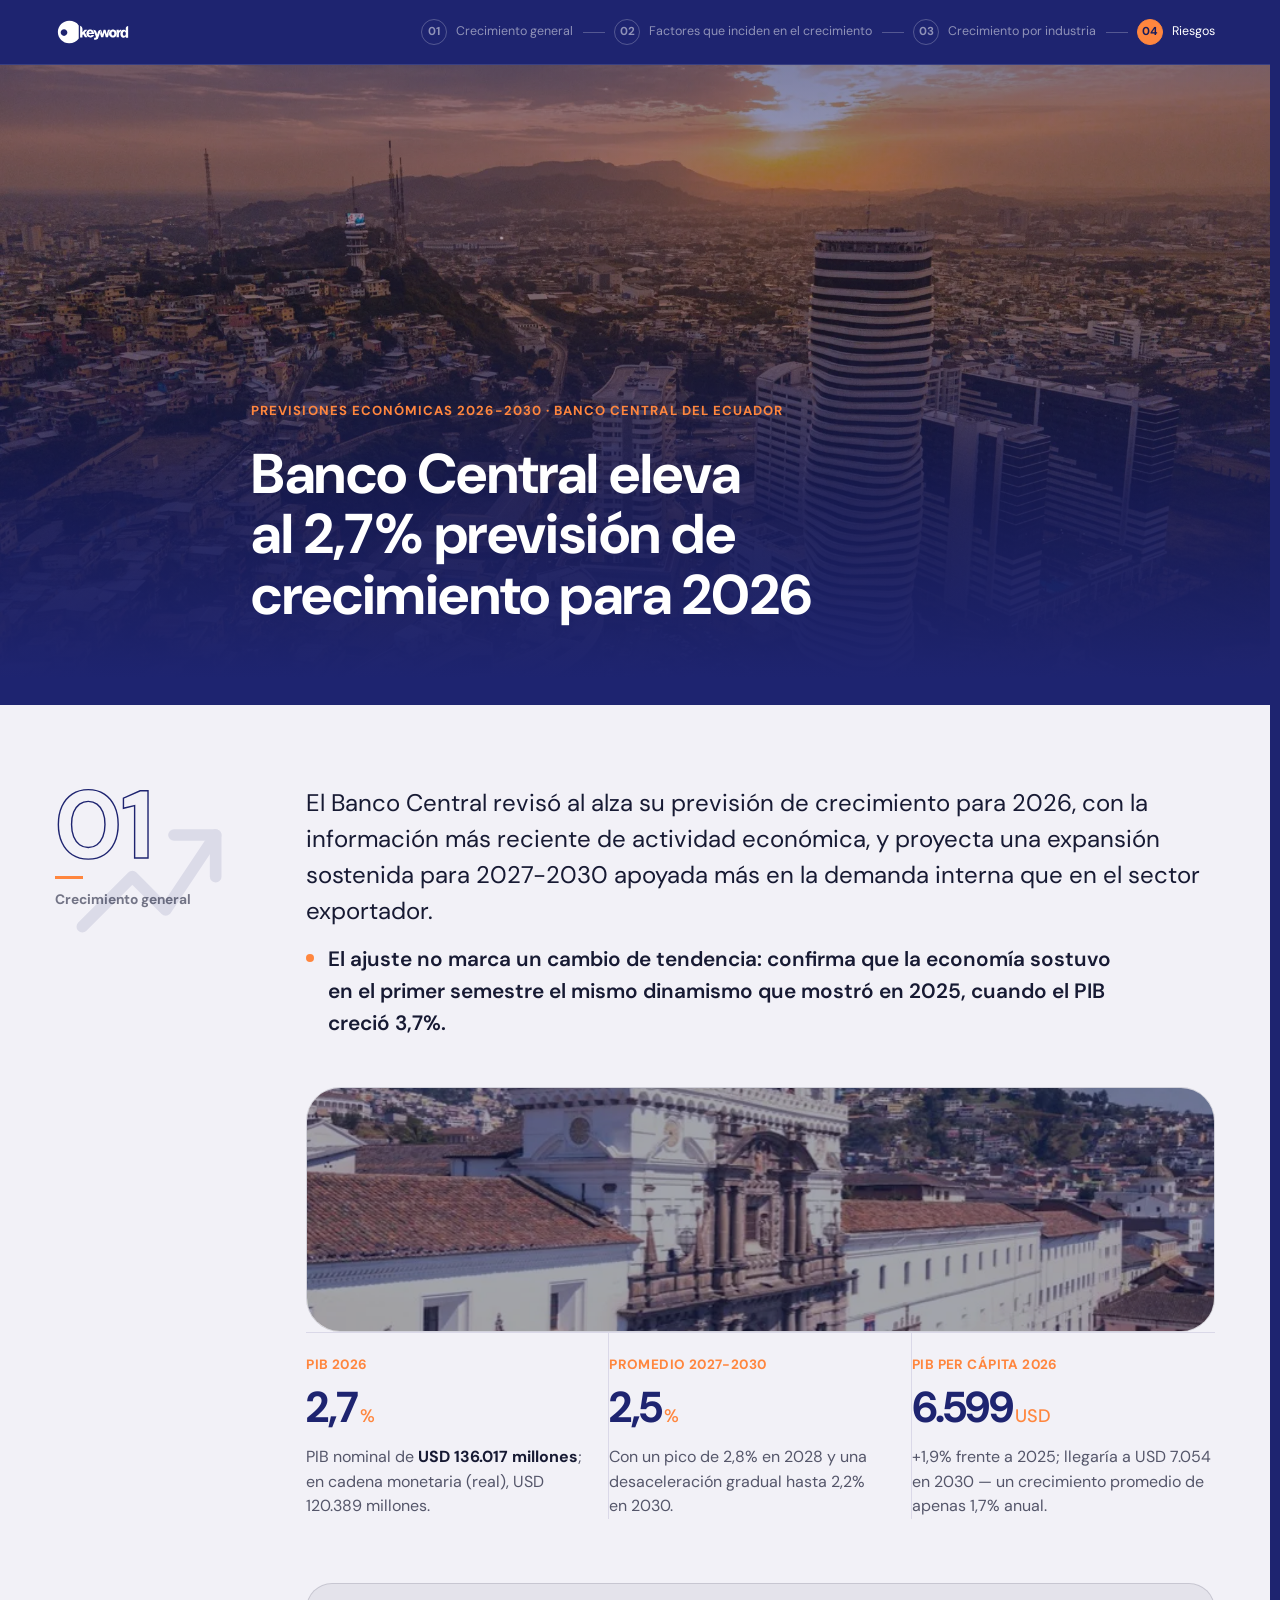
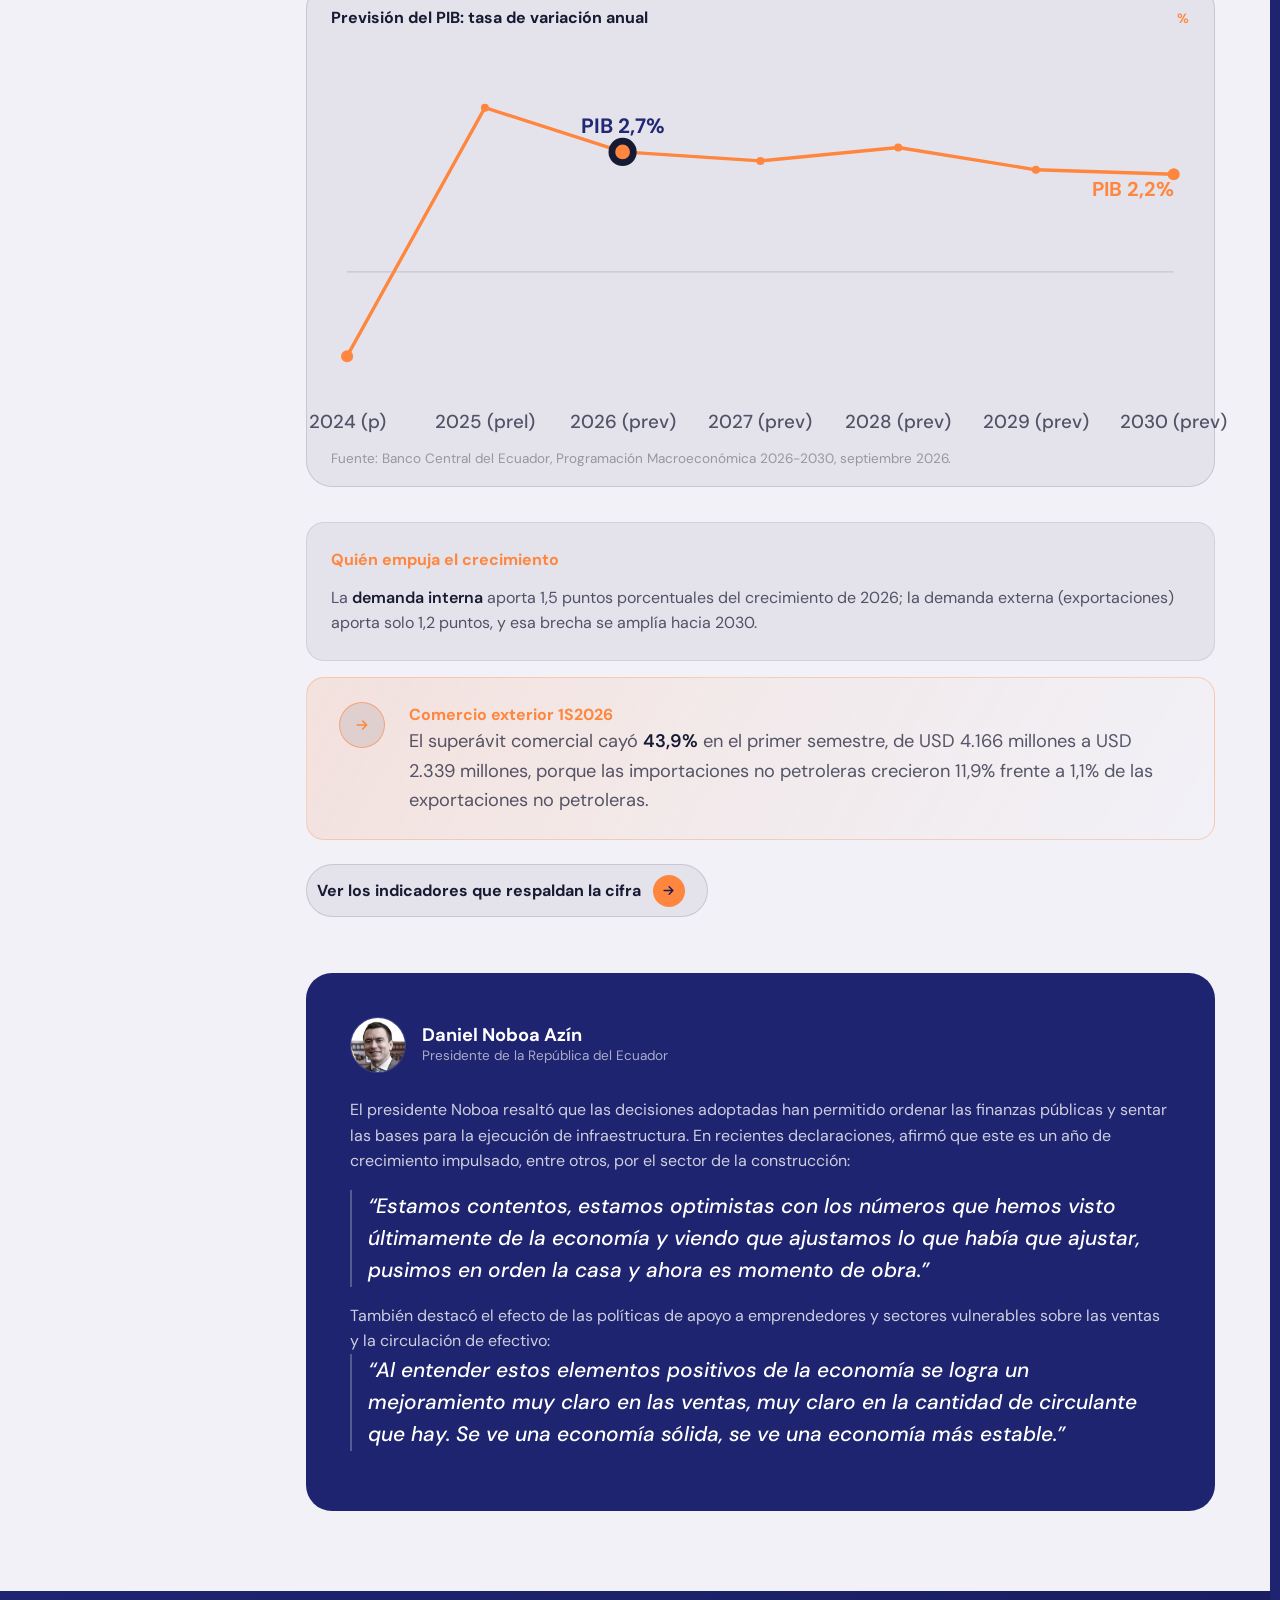
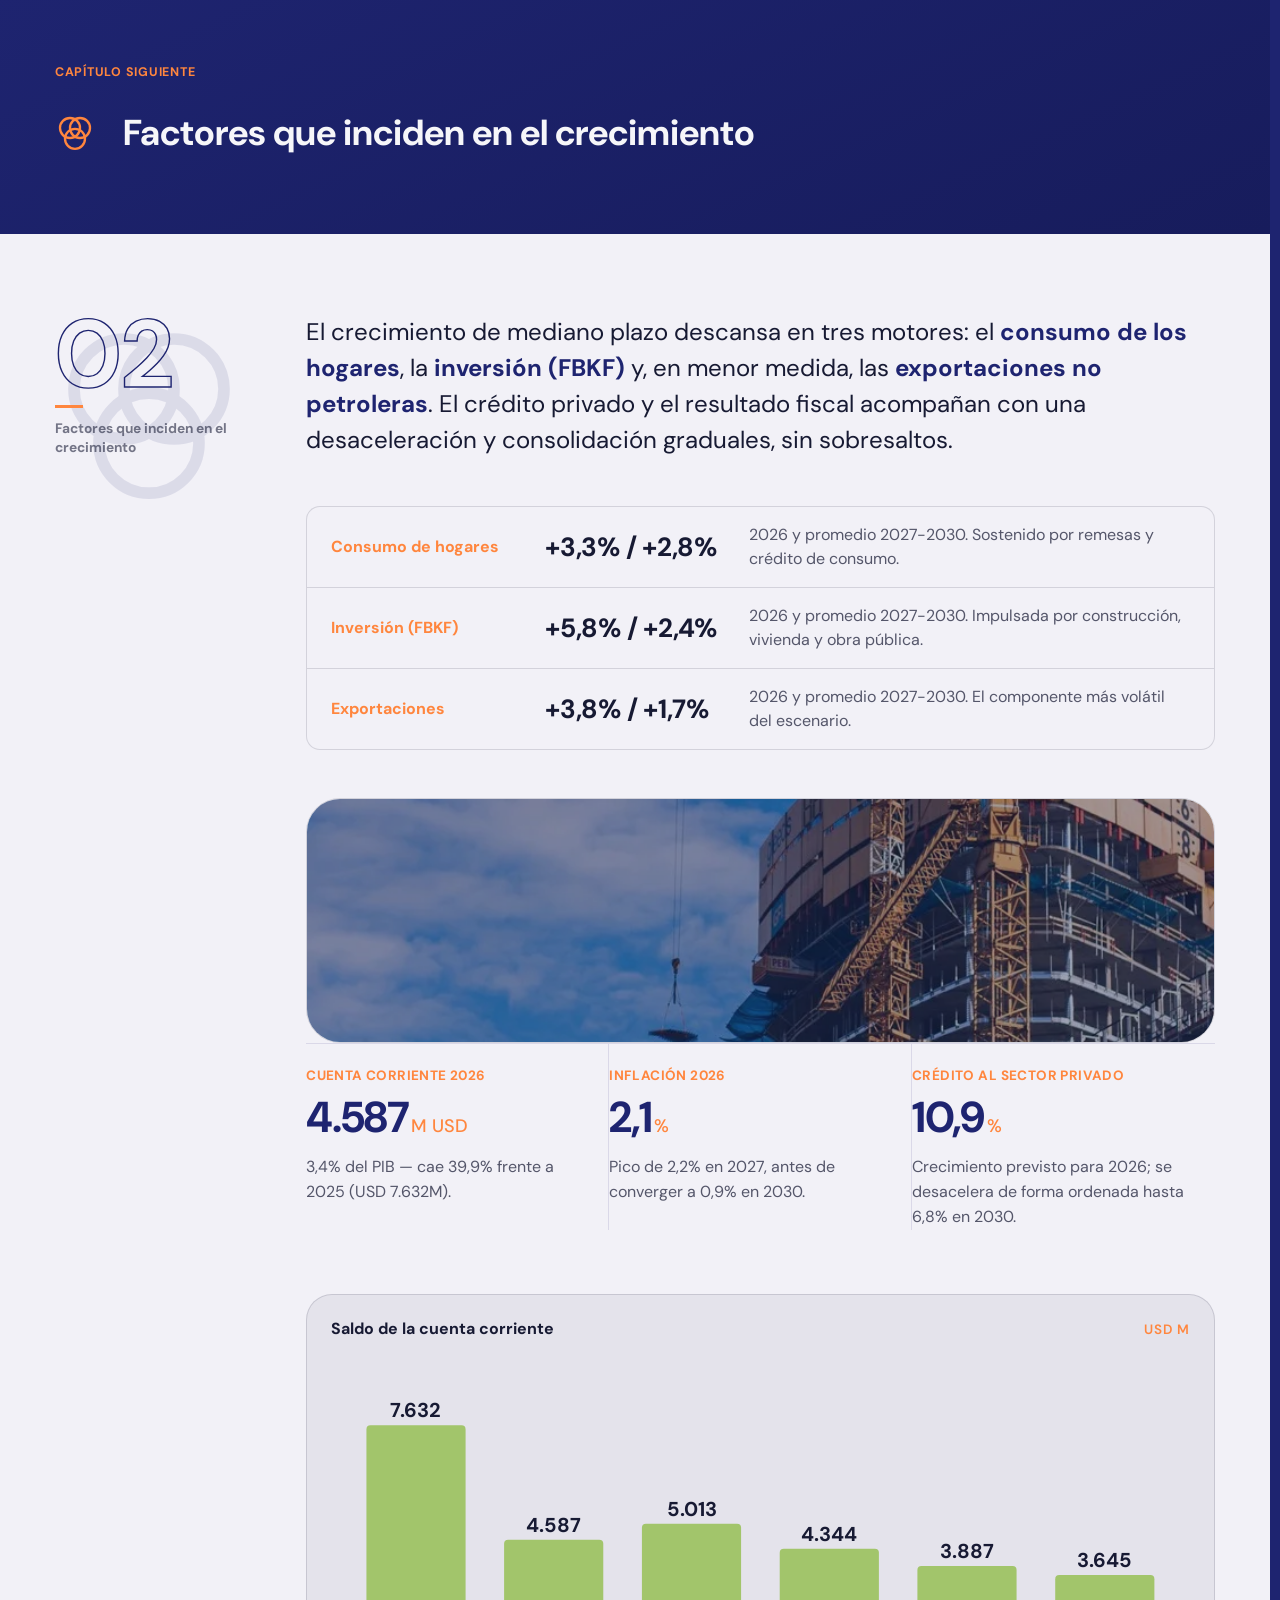
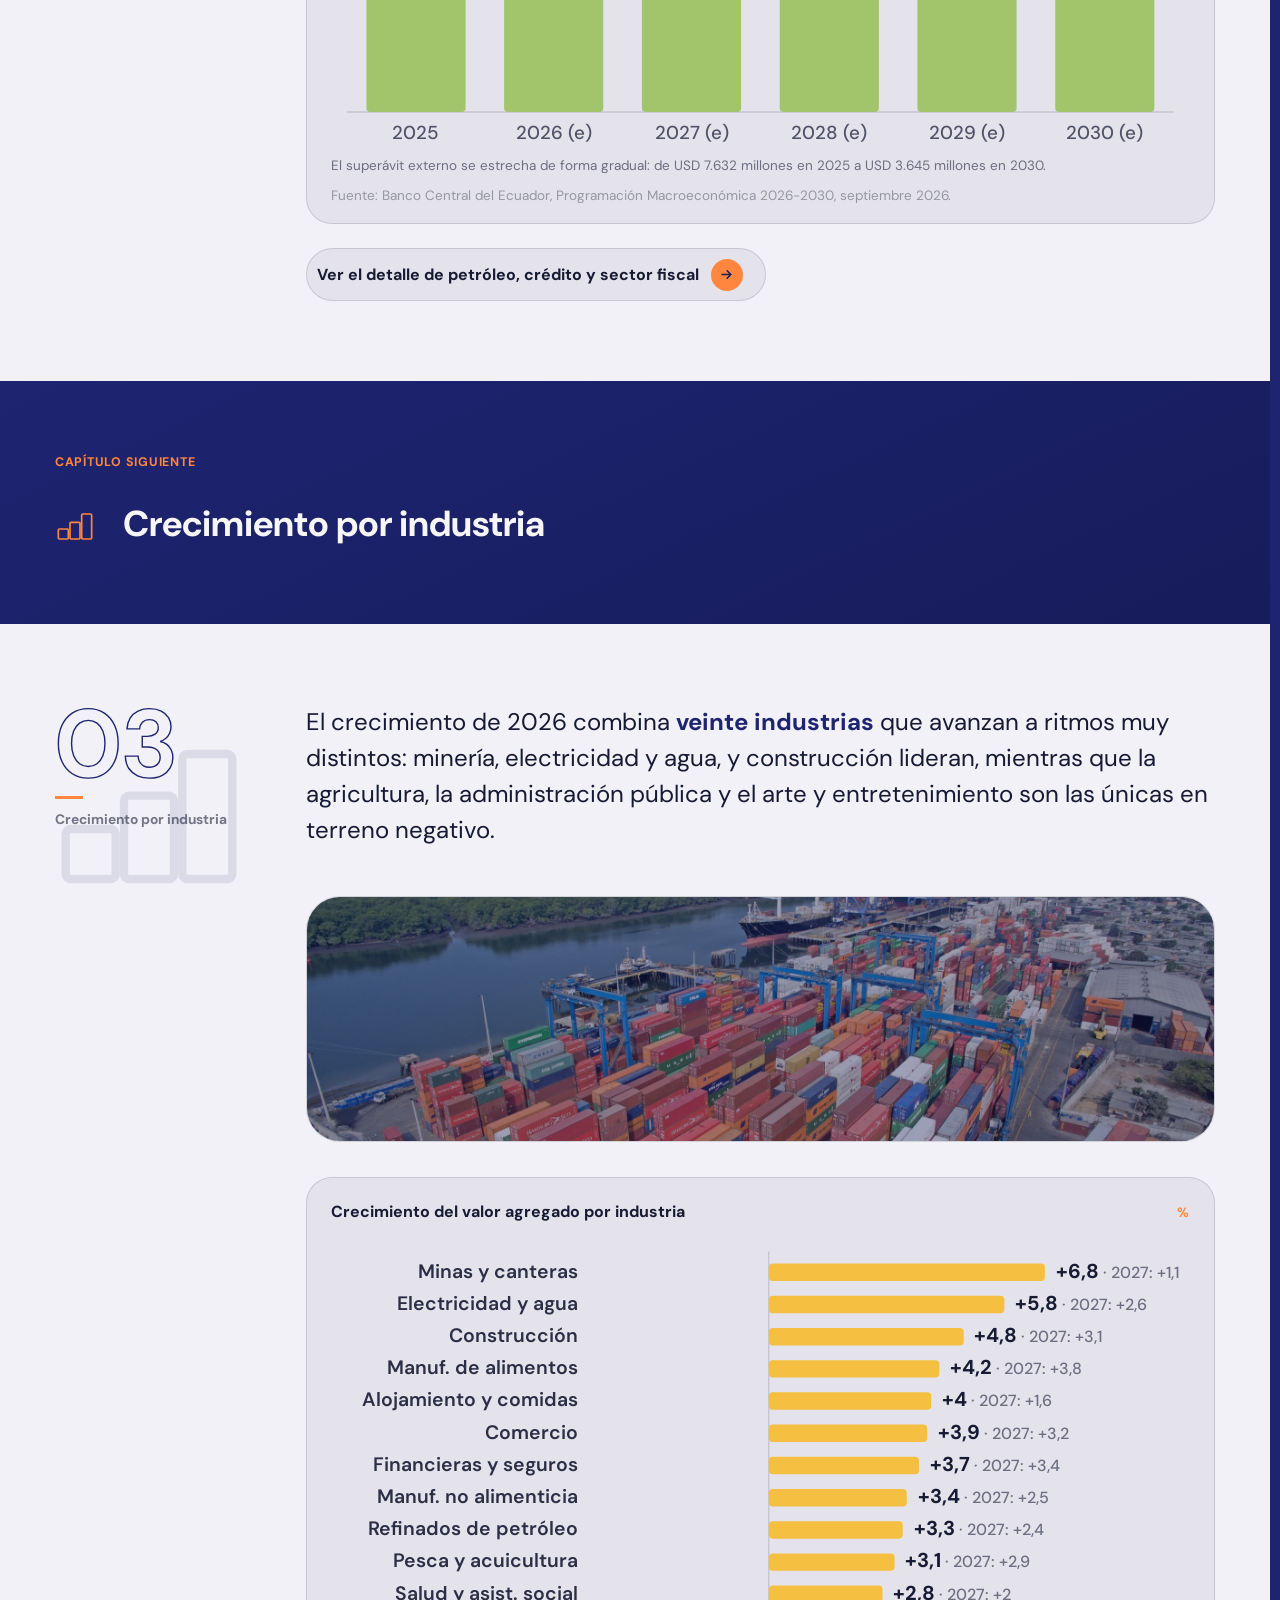
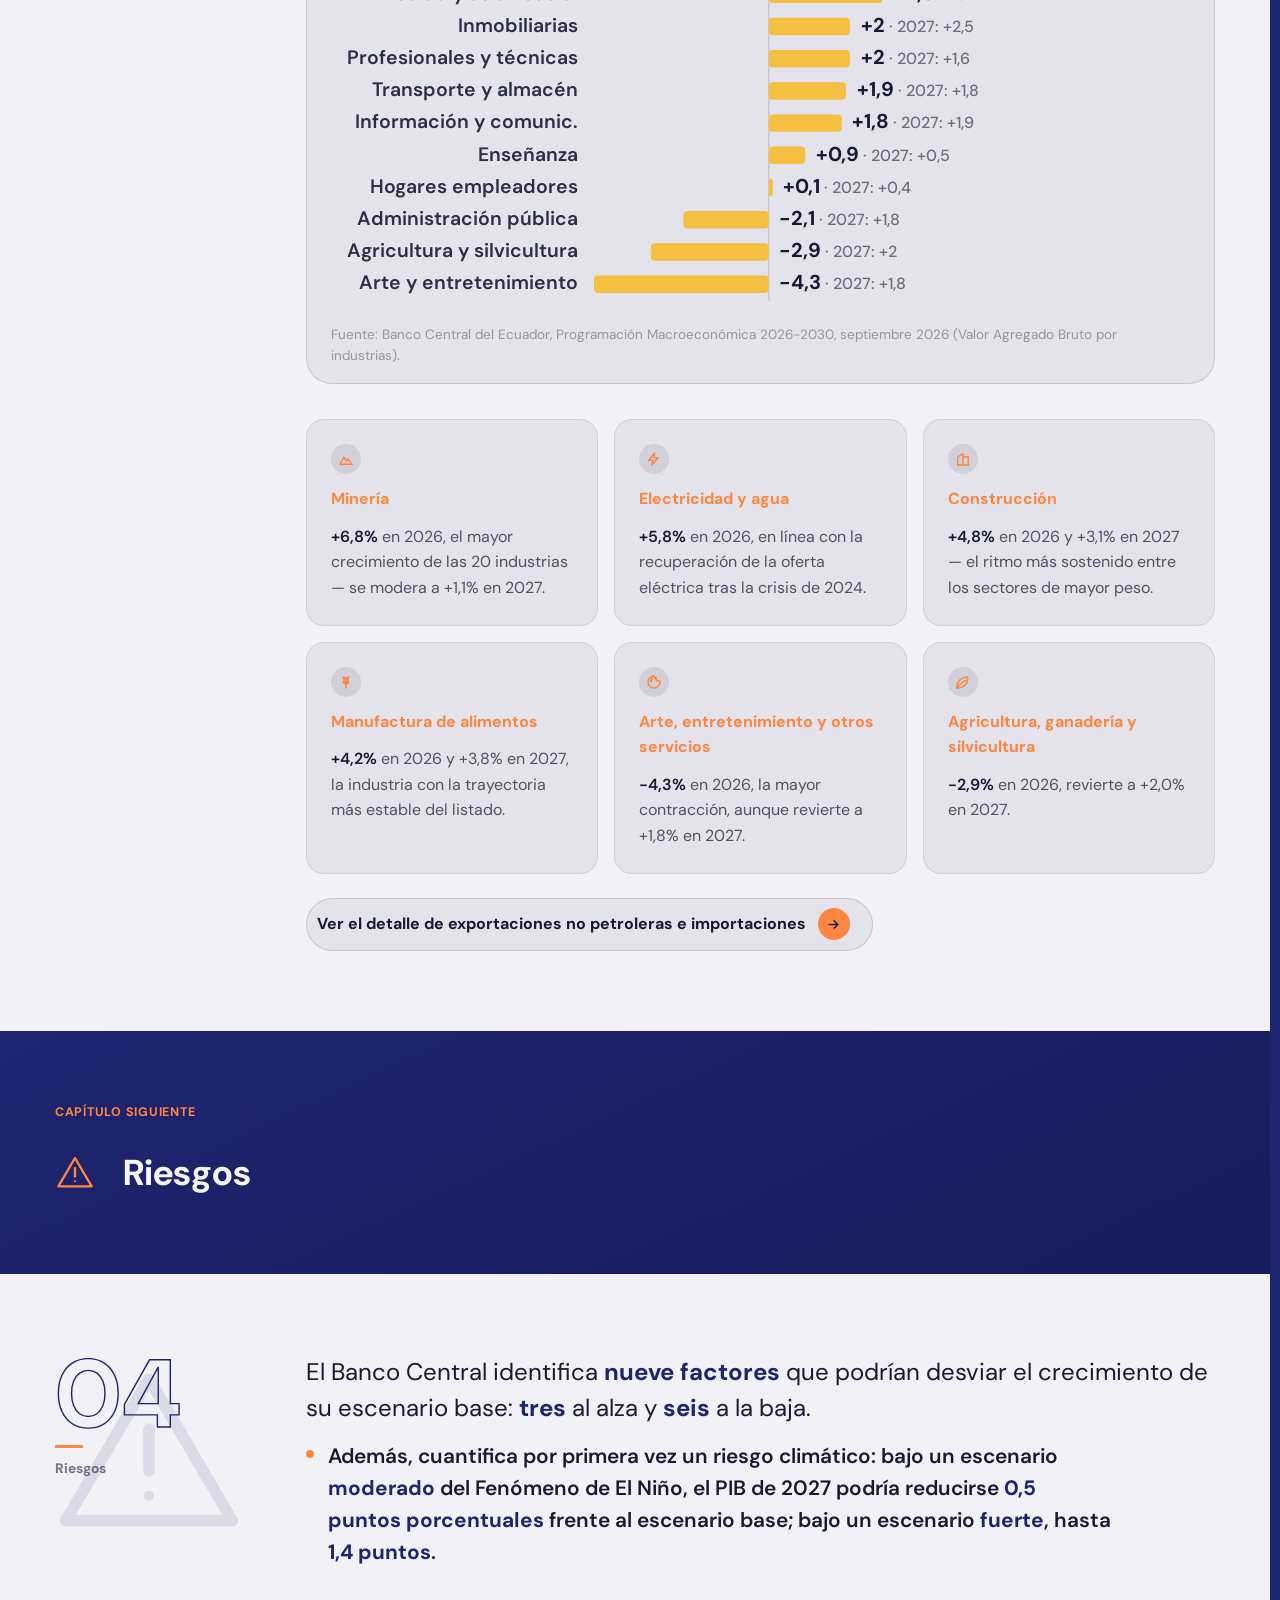
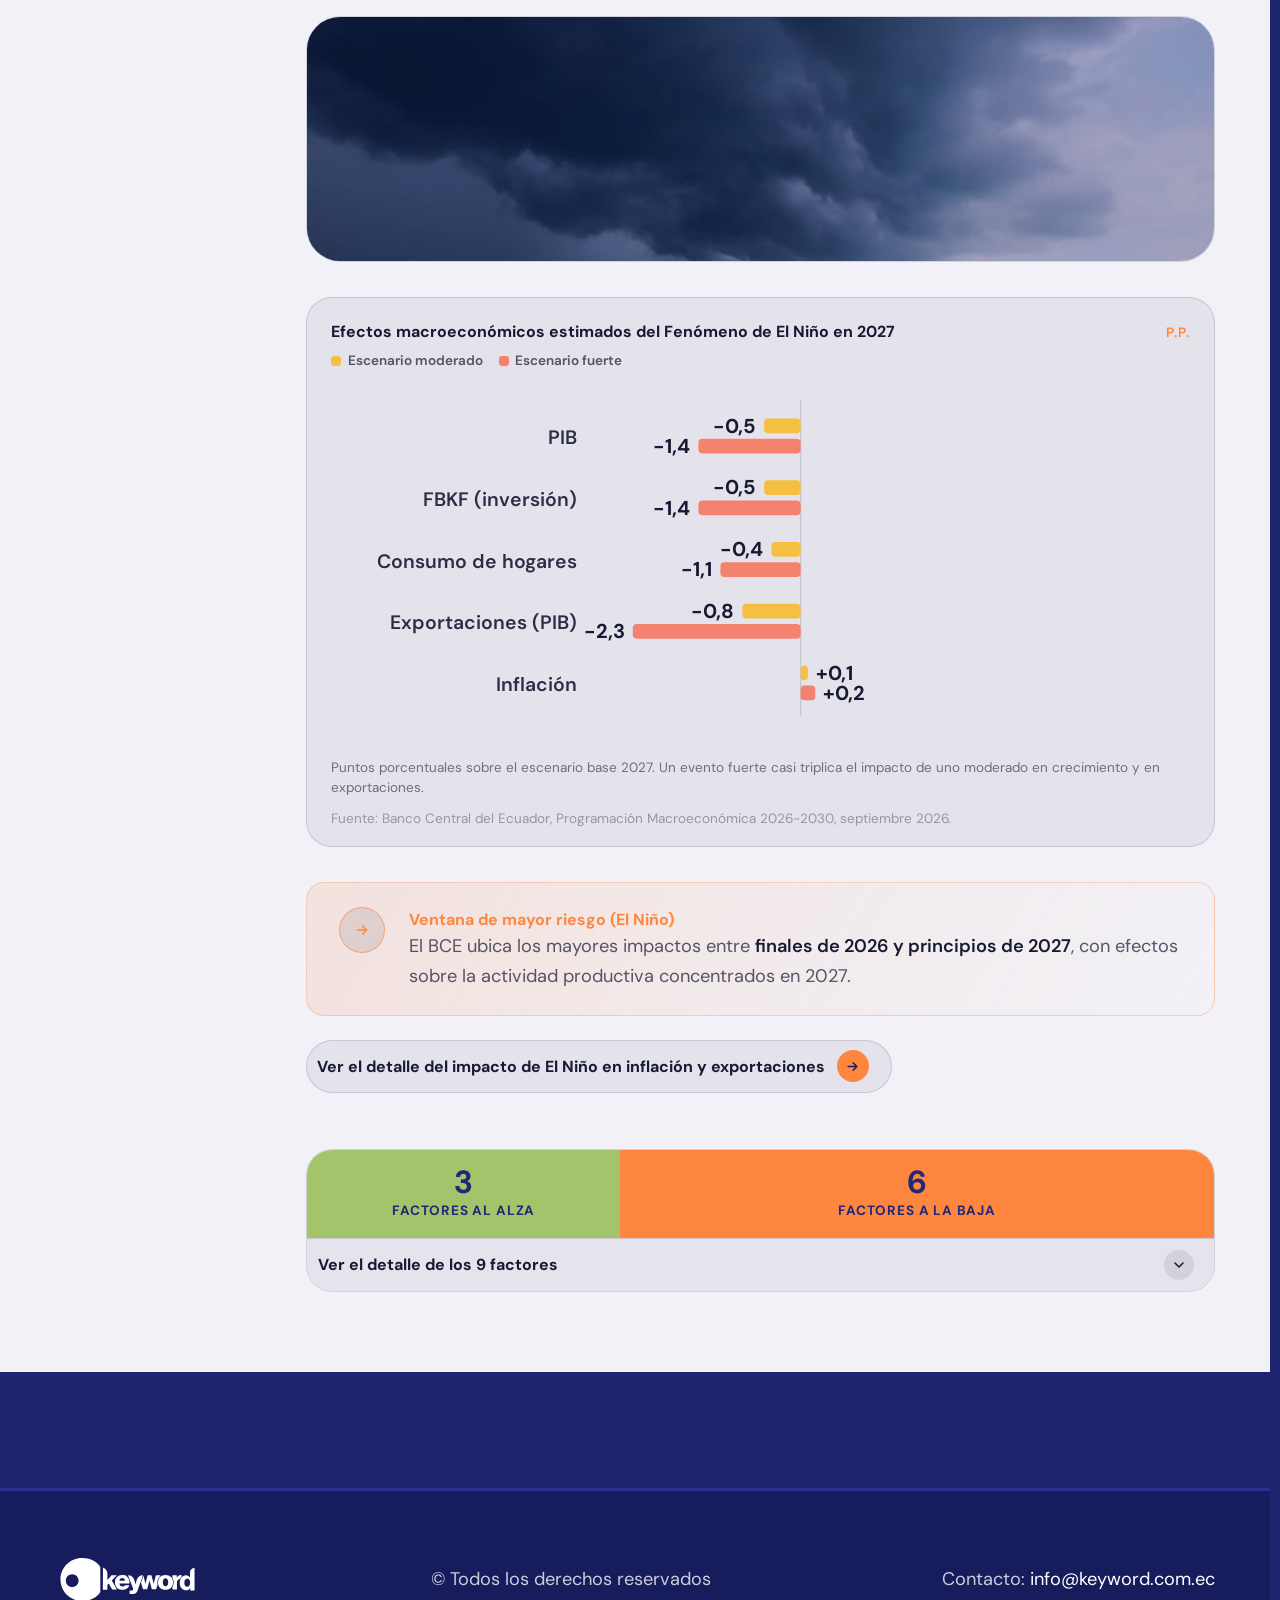
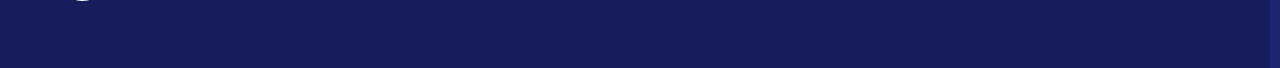
==== commit b96550fc: "Pulido de texto, gráfico de PIB, hilo de los desplegables y diseño de chips - Bullet destacado (.lea" ====
--- a/index.html
+++ b/index.html
@@ -53,7 +53,12 @@
     </aside>
 
     <div class="chapter__body">
-      <p class="lead reveal">El Banco Central revisó al alza su previsión de crecimiento para 2026, con la información más reciente de actividad económica, y proyecta una expansión sostenida para 2027-2030 apoyada más en la demanda interna que en el sector exportador. El ajuste no marca un cambio de tendencia: confirma que la economía sostuvo en el primer semestre el mismo dinamismo que mostró en 2025, cuando el PIB creció 3,7%.</p>
+      <p class="lead reveal">El Banco Central revisó al alza su previsión de crecimiento para 2026, con la información más reciente de actividad económica, y proyecta una expansión sostenida para 2027-2030 apoyada más en la demanda interna que en el sector exportador.</p>
+      <div class="lead-note reveal">
+  <span class="lead-note__marker" aria-hidden="true"></span>
+  <p>El ajuste no marca un cambio de tendencia: confirma que la economía sostuvo en el primer semestre el mismo dinamismo que mostró en 2025, cuando el PIB creció 3,7%.</p>
+</div>
+      
 
         <figure class="obj-photo reveal">
           <div class="obj-photo__frame">
@@ -84,7 +89,7 @@
     <p class="chart-card__title">Previsión del PIB: tasa de variación anual</p>
     <span class="chart-card__unit">%</span>
   </div>
-  <svg class="chart chart--line" viewBox="0 0 640 300" role="img" aria-label="Previsión del PIB: tasa de variación anual" data-orient="x" data-x0="12" data-step="102.67" data-n="7" data-plot-top="20" data-plot-bottom="272"><line class="chart-grid0" x1="12" y1="175.8" x2="628" y2="175.8"/><polyline class="chart-line chart-draw" data-len="732.4" style="stroke:var(--obj-1);stroke-dasharray:732.4;stroke-dashoffset:732.4" points="12.0,238.6 114.7,53.4 217.3,86.4 320.0,93.1 422.7,83.1 525.3,99.7 628.0,103.0"/><circle class="chart-dot" data-idx="0" style="fill:var(--obj-1)" cx="12.0" cy="238.6" r="4.5"><title>PIB · 2024 (p): -1,9%</title></circle><circle class="chart-dot" data-idx="1" style="fill:var(--obj-1)" cx="114.7" cy="53.4" r="3"><title>PIB · 2025 (prel): 3,7%</title></circle><circle class="chart-dot" data-idx="2" style="fill:var(--obj-1)" cx="217.3" cy="86.4" r="3"><title>PIB · 2026 (prev): 2,7%</title></circle><circle class="chart-dot" data-idx="3" style="fill:var(--obj-1)" cx="320.0" cy="93.1" r="3"><title>PIB · 2027 (prev): 2,5%</title></circle><circle class="chart-dot" data-idx="4" style="fill:var(--obj-1)" cx="422.7" cy="83.1" r="3"><title>PIB · 2028 (prev): 2,8%</title></circle><circle class="chart-dot" data-idx="5" style="fill:var(--obj-1)" cx="525.3" cy="99.7" r="3"><title>PIB · 2029 (prev): 2,3%</title></circle><circle class="chart-dot" data-idx="6" style="fill:var(--obj-1)" cx="628.0" cy="103.0" r="4.5"><title>PIB · 2030 (prev): 2,2%</title></circle><text class="chart-label" style="fill:var(--obj-1)" x="628.0" y="119.0" text-anchor="end">PIB 2,2%</text><rect class="chart-hitzone" x="12.0" y="14.0" width="616.0" height="258.0" fill="transparent"/><text class="chart-axis" x="12.0" y="292" text-anchor="middle">2024 (p)</text><text class="chart-axis" x="114.7" y="292" text-anchor="middle">2025 (prel)</text><text class="chart-axis" x="217.3" y="292" text-anchor="middle">2026 (prev)</text><text class="chart-axis" x="320.0" y="292" text-anchor="middle">2027 (prev)</text><text class="chart-axis" x="422.7" y="292" text-anchor="middle">2028 (prev)</text><text class="chart-axis" x="525.3" y="292" text-anchor="middle">2029 (prev)</text><text class="chart-axis" x="628.0" y="292" text-anchor="middle">2030 (prev)</text></svg>
+  <svg class="chart chart--line" viewBox="0 0 640 300" role="img" aria-label="Previsión del PIB: tasa de variación anual" data-orient="x" data-x0="12" data-step="102.67" data-n="7" data-plot-top="20" data-plot-bottom="272"><line class="chart-grid0" x1="12" y1="175.8" x2="628" y2="175.8"/><polyline class="chart-line chart-draw" data-len="732.4" style="stroke:var(--obj-1);stroke-dasharray:732.4;stroke-dashoffset:732.4" points="12.0,238.6 114.7,53.4 217.3,86.4 320.0,93.1 422.7,83.1 525.3,99.7 628.0,103.0"/><circle class="chart-dot" data-idx="0" style="fill:var(--obj-1)" cx="12.0" cy="238.6" r="4.5"><title>PIB · 2024 (p): -1,9%</title></circle><circle class="chart-dot" data-idx="1" style="fill:var(--obj-1)" cx="114.7" cy="53.4" r="3"><title>PIB · 2025 (prel): 3,7%</title></circle><circle class="chart-dot__halo" cx="217.3" cy="86.4" r="10.5"/><circle class="chart-dot chart-dot--on" data-idx="2" style="fill:var(--obj-1)" cx="217.3" cy="86.4" r="6.5"><title>PIB · 2026 (prev): 2,7%</title></circle><text class="chart-label chart-label--on" x="217.3" y="72.4" text-anchor="middle">PIB 2,7%</text><circle class="chart-dot" data-idx="3" style="fill:var(--obj-1)" cx="320.0" cy="93.1" r="3"><title>PIB · 2027 (prev): 2,5%</title></circle><circle class="chart-dot" data-idx="4" style="fill:var(--obj-1)" cx="422.7" cy="83.1" r="3"><title>PIB · 2028 (prev): 2,8%</title></circle><circle class="chart-dot" data-idx="5" style="fill:var(--obj-1)" cx="525.3" cy="99.7" r="3"><title>PIB · 2029 (prev): 2,3%</title></circle><circle class="chart-dot" data-idx="6" style="fill:var(--obj-1)" cx="628.0" cy="103.0" r="4.5"><title>PIB · 2030 (prev): 2,2%</title></circle><text class="chart-label" style="fill:var(--obj-1)" x="628.0" y="119.0" text-anchor="end">PIB 2,2%</text><rect class="chart-hitzone" x="12.0" y="14.0" width="616.0" height="258.0" fill="transparent"/><text class="chart-axis" x="12.0" y="292" text-anchor="middle">2024 (p)</text><text class="chart-axis" x="114.7" y="292" text-anchor="middle">2025 (prel)</text><text class="chart-axis" x="217.3" y="292" text-anchor="middle">2026 (prev)</text><text class="chart-axis" x="320.0" y="292" text-anchor="middle">2027 (prev)</text><text class="chart-axis" x="422.7" y="292" text-anchor="middle">2028 (prev)</text><text class="chart-axis" x="525.3" y="292" text-anchor="middle">2029 (prev)</text><text class="chart-axis" x="628.0" y="292" text-anchor="middle">2030 (prev)</text></svg>
   <script type="application/json" class="chart-data">{"categories": ["2024 (p)", "2025 (prel)", "2026 (prev)", "2027 (prev)", "2028 (prev)", "2029 (prev)", "2030 (prev)"], "series": [{"name": "PIB", "accent": "obj-1", "values": [-1.9, 3.7, 2.7, 2.5, 2.8, 2.3, 2.2]}], "unit": "%"}</script>
   
   <p class="chart-card__source">Fuente: Banco Central del Ecuador, Programación Macroeconómica 2026-2030, septiembre 2026.</p>
@@ -94,7 +99,7 @@
         <div class="facts-grid facts-grid--1 reveal">
       <div class="fact">
         <p class="fact__label">Quién empuja el crecimiento</p>
-        <p class="fact__text">La <strong>demanda interna</strong> aporta 1,5 p.p. de los 2,7 p.p. de 2026; la demanda externa (exportaciones) aporta solo 1,2 p.p., y esa brecha se amplía hacia 2030.</p>
+        <p class="fact__text">La <strong>demanda interna</strong> aporta 1,5 puntos porcentuales del crecimiento de 2026; la demanda externa (exportaciones) aporta solo 1,2 puntos, y esa brecha se amplía hacia 2030.</p>
       </div>
       <div class="fact fact--highlight">
         <span class="fact__icon" aria-hidden="true"><svg viewBox="0 0 24 24" fill="none" stroke="currentColor" stroke-width="2.4" stroke-linecap="round" stroke-linejoin="round" aria-hidden="true"><path d="M5 12h14M13 6l6 6-6 6"/></svg></span>
@@ -105,14 +110,13 @@
       </div>
     </div>
 
-      <a href="#drawer-crecimiento-general" class="drawer-trigger" data-drawer-open="crecimiento-general">Ver el detalle completo de cifras y actividad reciente <svg viewBox="0 0 24 24" fill="none" stroke="currentColor" stroke-width="2.4" stroke-linecap="round" stroke-linejoin="round" aria-hidden="true"><path d="M5 12h14M13 6l6 6-6 6"/></svg></a>
+      <a href="#drawer-crecimiento-general" class="drawer-trigger" data-drawer-open="crecimiento-general"><span>Ver los indicadores que respaldan la cifra</span><span class="drawer-trigger__icon" aria-hidden="true"><svg viewBox="0 0 24 24" fill="none" stroke="currentColor" stroke-width="2.4" stroke-linecap="round" stroke-linejoin="round" aria-hidden="true"><path d="M5 12h14M13 6l6 6-6 6"/></svg></span></a>
       
 
         <div class="quote-panel--inset"><div class="quote-panel reveal">
     <div class="quote-panel__head">
       <img class="quote-panel__portrait" src="img/cierre-noboa.webp" alt="Retrato oficial del presidente Daniel Noboa Azín" loading="lazy" />
       <div>
-        <p class="quote-panel__eyebrow">Voz oficial</p>
         <p class="quote-panel__name">Daniel Noboa Azín</p>
         <p class="quote-panel__role">Presidente de la República del Ecuador</p>
       </div>
@@ -121,7 +125,6 @@
     <blockquote class="quote-panel__quote">&ldquo;Estamos contentos, estamos optimistas con los números que hemos visto últimamente de la economía y viendo que ajustamos lo que había que ajustar, pusimos en orden la casa y ahora es momento de obra.&rdquo;</blockquote>
     <p class="quote-panel__text">También destacó el efecto de las políticas de apoyo a emprendedores y sectores vulnerables sobre las ventas y la circulación de efectivo:</p>
     <blockquote class="quote-panel__quote">&ldquo;Al entender estos elementos positivos de la economía se logra un mejoramiento muy claro en las ventas, muy claro en la cantidad de circulante que hay. Se ve una economía sólida, se ve una economía más estable.&rdquo;</blockquote>
-    <p class="quote-panel__credit">Foto: Isaac Castillo / Presidencia de la República del Ecuador</p>
   </div></div>
     </div>
   </div>
@@ -131,8 +134,9 @@
   <div class="wrap detail-drawer__inner">
     <div class="detail-drawer__head">
       <p class="detail-drawer__eyebrow">Detalle completo</p>
-      <p class="detail-drawer__title" id="drawer-crecimiento-general-title">Crecimiento general</p>
+      <p class="detail-drawer__title" id="drawer-crecimiento-general-title">Los indicadores detrás de la cifra</p>
       <a href="#_" class="detail-drawer__close" aria-label="Cerrar detalle">&times;</a>
+      <p class="detail-drawer__lead">Estos son los datos mensuales que muestran que la economía ya sostiene ese ritmo hoy, no solo la proyección hacia adelante.</p>
     </div>
     <div class="detail-drawer__body">
     <div class="roadmap">
@@ -142,8 +146,8 @@
       </header>
       <div class="facts-grid reveal">
             <div class="fact">
-              <p class="fact__label">IMAEc (jun-26)</p>
-              <p class="fact__text"><strong>+2,2%</strong> interanual, con el componente no petrolero (+2,3%) como principal motor; el acumulado del semestre es +2,0%.</p>
+              <p class="fact__label">IMAEc</p>
+              <p class="fact__text">El <strong>Indicador de Actividad Económica Mensual</strong> del Banco Central creció <strong>+2,2%</strong> interanual en junio, con el componente no petrolero (+2,3%) como principal motor; el acumulado del semestre es +2,0%.</p>
             </div>
             <div class="fact">
               <p class="fact__label">Confianza empresarial (IEE)</p>
@@ -208,6 +212,24 @@
 
     <div class="chapter__body">
       <p class="lead reveal">El crecimiento de mediano plazo descansa en tres motores: el <strong>consumo de los hogares</strong>, la <strong>inversión (FBKF)</strong> y, en menor medida, las <strong>exportaciones no petroleras</strong>. El crédito privado y el resultado fiscal acompañan con una desaceleración y consolidación graduales, sin sobresaltos.</p>
+      
+      <div class="stats-list reveal">
+    <div class="stat-row">
+      <p class="stat-row__key">Consumo de hogares</p>
+      <p class="stat-row__val">+3,3% / +2,8%</p>
+      <p class="stat-row__ctx">2026 y promedio 2027-2030. Sostenido por remesas y crédito de consumo.</p>
+    </div>
+    <div class="stat-row">
+      <p class="stat-row__key">Inversión (FBKF)</p>
+      <p class="stat-row__val">+5,8% / +2,4%</p>
+      <p class="stat-row__ctx">2026 y promedio 2027-2030. Impulsada por construcción, vivienda y obra pública.</p>
+    </div>
+    <div class="stat-row">
+      <p class="stat-row__key">Exportaciones</p>
+      <p class="stat-row__val">+3,8% / +1,7%</p>
+      <p class="stat-row__ctx">2026 y promedio 2027-2030. El componente más volátil del escenario.</p>
+    </div>
+  </div>
 
         <figure class="obj-photo reveal">
           <div class="obj-photo__frame">
@@ -245,25 +267,7 @@
 </figure>
       
 
-        <div class="stats-list reveal">
-    <div class="stat-row">
-      <p class="stat-row__key">Consumo de hogares</p>
-      <p class="stat-row__val">+3,3% / +2,8%</p>
-      <p class="stat-row__ctx">2026 y promedio 2027-2030. Sostenido por remesas y crédito de consumo.</p>
-    </div>
-    <div class="stat-row">
-      <p class="stat-row__key">Inversión (FBKF)</p>
-      <p class="stat-row__val">+5,8% / +2,4%</p>
-      <p class="stat-row__ctx">2026 y promedio 2027-2030. Impulsada por construcción, vivienda y obra pública.</p>
-    </div>
-    <div class="stat-row">
-      <p class="stat-row__key">Exportaciones</p>
-      <p class="stat-row__val">+3,8% / +1,7%</p>
-      <p class="stat-row__ctx">2026 y promedio 2027-2030. El componente más volátil del escenario.</p>
-    </div>
-  </div>
-
-      <a href="#drawer-factores" class="drawer-trigger" data-drawer-open="factores">Ver el detalle de petróleo, crédito y sector fiscal <svg viewBox="0 0 24 24" fill="none" stroke="currentColor" stroke-width="2.4" stroke-linecap="round" stroke-linejoin="round" aria-hidden="true"><path d="M5 12h14M13 6l6 6-6 6"/></svg></a>
+      <a href="#drawer-factores" class="drawer-trigger" data-drawer-open="factores"><span>Ver el detalle de petróleo, crédito y sector fiscal</span><span class="drawer-trigger__icon" aria-hidden="true"><svg viewBox="0 0 24 24" fill="none" stroke="currentColor" stroke-width="2.4" stroke-linecap="round" stroke-linejoin="round" aria-hidden="true"><path d="M5 12h14M13 6l6 6-6 6"/></svg></span></a>
       
     </div>
   </div>
@@ -273,8 +277,9 @@
   <div class="wrap detail-drawer__inner">
     <div class="detail-drawer__head">
       <p class="detail-drawer__eyebrow">Detalle completo</p>
-      <p class="detail-drawer__title" id="drawer-factores-title">Factores que inciden en el crecimiento</p>
+      <p class="detail-drawer__title" id="drawer-factores-title">El resto del panorama: petróleo, crédito y fiscal</p>
       <a href="#_" class="detail-drawer__close" aria-label="Cerrar detalle">&times;</a>
+      <p class="detail-drawer__lead">Además de los tres motores de la demanda, el petróleo y las condiciones de crédito y fiscales completan el panorama de 2026-2030.</p>
     </div>
     <div class="detail-drawer__body">
     <div class="roadmap">
@@ -355,7 +360,9 @@
     </aside>
 
     <div class="chapter__body">
-      <p class="lead reveal">Detrás del 2,7% de crecimiento total hay <strong>veinte industrias</strong> que se mueven a ritmos muy distintos: minería, electricidad y agua, y construcción lideran en 2026, mientras que la agricultura, la administración pública y el arte y entretenimiento son las únicas en terreno negativo.</p>
+      <p class="lead reveal">El crecimiento de 2026 combina <strong>veinte industrias</strong> que avanzan a ritmos muy distintos: minería, electricidad y agua, y construcción lideran, mientras que la agricultura, la administración pública y el arte y entretenimiento son las únicas en terreno negativo.</p>
+      
+      
 
         <figure class="obj-photo reveal">
           <div class="obj-photo__frame">
@@ -372,7 +379,7 @@
   </div>
   <svg class="chart chart--hbars" viewBox="0 0 640 510" role="img" aria-label="Crecimiento del valor agregado por industria" data-orient="y" data-y0="20" data-step="24" data-n="20" data-plot-left="0" data-plot-right="640"><line class="chart-grid0" x1="326.2" y1="16" x2="326.2" y2="500"/><text class="chart-axis chart-axis--row" x="184" y="35.4" text-anchor="end">Minas y canteras</text><rect class="chart-bar chart-draw-h" data-idx="0" style="fill:var(--obj-4)" x="326.2" y="25" width="205.8" height="13" data-final-w="205.8" data-dir="r"><title>Minas y canteras: 6,8%</title></rect><text class="chart-val" x="540.0" y="35.4" text-anchor="start">+6,8<tspan class="chart-val__sub"> · 2027: +1,1</tspan></text><text class="chart-axis chart-axis--row" x="184" y="59.4" text-anchor="end">Electricidad y agua</text><rect class="chart-bar chart-draw-h" data-idx="1" style="fill:var(--obj-4)" x="326.2" y="49" width="175.6" height="13" data-final-w="175.6" data-dir="r"><title>Electricidad y agua: 5,8%</title></rect><text class="chart-val" x="509.7" y="59.4" text-anchor="start">+5,8<tspan class="chart-val__sub"> · 2027: +2,6</tspan></text><text class="chart-axis chart-axis--row" x="184" y="83.4" text-anchor="end">Construcción</text><rect class="chart-bar chart-draw-h" data-idx="2" style="fill:var(--obj-4)" x="326.2" y="73" width="145.3" height="13" data-final-w="145.3" data-dir="r"><title>Construcción: 4,8%</title></rect><text class="chart-val" x="479.5" y="83.4" text-anchor="start">+4,8<tspan class="chart-val__sub"> · 2027: +3,1</tspan></text><text class="chart-axis chart-axis--row" x="184" y="107.4" text-anchor="end">Manuf. de alimentos</text><rect class="chart-bar chart-draw-h" data-idx="3" style="fill:var(--obj-4)" x="326.2" y="97" width="127.1" height="13" data-final-w="127.1" data-dir="r"><title>Manuf. de alimentos: 4,2%</title></rect><text class="chart-val" x="461.3" y="107.4" text-anchor="start">+4,2<tspan class="chart-val__sub"> · 2027: +3,8</tspan></text><text class="chart-axis chart-axis--row" x="184" y="131.4" text-anchor="end">Alojamiento y comidas</text><rect class="chart-bar chart-draw-h" data-idx="4" style="fill:var(--obj-4)" x="326.2" y="121" width="121.1" height="13" data-final-w="121.1" data-dir="r"><title>Alojamiento y comidas: 4%</title></rect><text class="chart-val" x="455.2" y="131.4" text-anchor="start">+4<tspan class="chart-val__sub"> · 2027: +1,6</tspan></text><text class="chart-axis chart-axis--row" x="184" y="155.4" text-anchor="end">Comercio</text><rect class="chart-bar chart-draw-h" data-idx="5" style="fill:var(--obj-4)" x="326.2" y="145" width="118.1" height="13" data-final-w="118.1" data-dir="r"><title>Comercio: 3,9%</title></rect><text class="chart-val" x="452.2" y="155.4" text-anchor="start">+3,9<tspan class="chart-val__sub"> · 2027: +3,2</tspan></text><text class="chart-axis chart-axis--row" x="184" y="179.4" text-anchor="end">Financieras y seguros</text><rect class="chart-bar chart-draw-h" data-idx="6" style="fill:var(--obj-4)" x="326.2" y="169" width="112.0" height="13" data-final-w="112.0" data-dir="r"><title>Financieras y seguros: 3,7%</title></rect><text class="chart-val" x="446.2" y="179.4" text-anchor="start">+3,7<tspan class="chart-val__sub"> · 2027: +3,4</tspan></text><text class="chart-axis chart-axis--row" x="184" y="203.4" text-anchor="end">Manuf. no alimenticia</text><rect class="chart-bar chart-draw-h" data-idx="7" style="fill:var(--obj-4)" x="326.2" y="193" width="102.9" height="13" data-final-w="102.9" data-dir="r"><title>Manuf. no alimenticia: 3,4%</title></rect><text class="chart-val" x="437.1" y="203.4" text-anchor="start">+3,4<tspan class="chart-val__sub"> · 2027: +2,5</tspan></text><text class="chart-axis chart-axis--row" x="184" y="227.4" text-anchor="end">Refinados de petróleo</text><rect class="chart-bar chart-draw-h" data-idx="8" style="fill:var(--obj-4)" x="326.2" y="217" width="99.9" height="13" data-final-w="99.9" data-dir="r"><title>Refinados de petróleo: 3,3%</title></rect><text class="chart-val" x="434.1" y="227.4" text-anchor="start">+3,3<tspan class="chart-val__sub"> · 2027: +2,4</tspan></text><text class="chart-axis chart-axis--row" x="184" y="251.4" text-anchor="end">Pesca y acuicultura</text><rect class="chart-bar chart-draw-h" data-idx="9" style="fill:var(--obj-4)" x="326.2" y="241" width="93.8" height="13" data-final-w="93.8" data-dir="r"><title>Pesca y acuicultura: 3,1%</title></rect><text class="chart-val" x="428.0" y="251.4" text-anchor="start">+3,1<tspan class="chart-val__sub"> · 2027: +2,9</tspan></text><text class="chart-axis chart-axis--row" x="184" y="275.4" text-anchor="end">Salud y asist. social</text><rect class="chart-bar chart-draw-h" data-idx="10" style="fill:var(--obj-4)" x="326.2" y="265" width="84.8" height="13" data-final-w="84.8" data-dir="r"><title>Salud y asist. social: 2,8%</title></rect><text class="chart-val" x="418.9" y="275.4" text-anchor="start">+2,8<tspan class="chart-val__sub"> · 2027: +2</tspan></text><text class="chart-axis chart-axis--row" x="184" y="299.4" text-anchor="end">Inmobiliarias</text><rect class="chart-bar chart-draw-h" data-idx="11" style="fill:var(--obj-4)" x="326.2" y="289" width="60.5" height="13" data-final-w="60.5" data-dir="r"><title>Inmobiliarias: 2%</title></rect><text class="chart-val" x="394.7" y="299.4" text-anchor="start">+2<tspan class="chart-val__sub"> · 2027: +2,5</tspan></text><text class="chart-axis chart-axis--row" x="184" y="323.4" text-anchor="end">Profesionales y técnicas</text><rect class="chart-bar chart-draw-h" data-idx="12" style="fill:var(--obj-4)" x="326.2" y="313" width="60.5" height="13" data-final-w="60.5" data-dir="r"><title>Profesionales y técnicas: 2%</title></rect><text class="chart-val" x="394.7" y="323.4" text-anchor="start">+2<tspan class="chart-val__sub"> · 2027: +1,6</tspan></text><text class="chart-axis chart-axis--row" x="184" y="347.4" text-anchor="end">Transporte y almacén</text><rect class="chart-bar chart-draw-h" data-idx="13" style="fill:var(--obj-4)" x="326.2" y="337" width="57.5" height="13" data-final-w="57.5" data-dir="r"><title>Transporte y almacén: 1,9%</title></rect><text class="chart-val" x="391.7" y="347.4" text-anchor="start">+1,9<tspan class="chart-val__sub"> · 2027: +1,8</tspan></text><text class="chart-axis chart-axis--row" x="184" y="371.4" text-anchor="end">Información y comunic.</text><rect class="chart-bar chart-draw-h" data-idx="14" style="fill:var(--obj-4)" x="326.2" y="361" width="54.5" height="13" data-final-w="54.5" data-dir="r"><title>Información y comunic.: 1,8%</title></rect><text class="chart-val" x="388.6" y="371.4" text-anchor="start">+1,8<tspan class="chart-val__sub"> · 2027: +1,9</tspan></text><text class="chart-axis chart-axis--row" x="184" y="395.4" text-anchor="end">Enseñanza</text><rect class="chart-bar chart-draw-h" data-idx="15" style="fill:var(--obj-4)" x="326.2" y="385" width="27.2" height="13" data-final-w="27.2" data-dir="r"><title>Enseñanza: 0,9%</title></rect><text class="chart-val" x="361.4" y="395.4" text-anchor="start">+0,9<tspan class="chart-val__sub"> · 2027: +0,5</tspan></text><text class="chart-axis chart-axis--row" x="184" y="419.4" text-anchor="end">Hogares empleadores</text><rect class="chart-bar chart-draw-h" data-idx="16" style="fill:var(--obj-4)" x="326.2" y="409" width="3.0" height="13" data-final-w="3.0" data-dir="r"><title>Hogares empleadores: 0,1%</title></rect><text class="chart-val" x="337.2" y="419.4" text-anchor="start">+0,1<tspan class="chart-val__sub"> · 2027: +0,4</tspan></text><text class="chart-axis chart-axis--row" x="184" y="443.4" text-anchor="end">Administración pública</text><rect class="chart-bar chart-draw-h" data-idx="17" style="fill:var(--obj-4)" x="262.6" y="433" width="63.6" height="13" data-final-w="63.6" data-dir="l"><title>Administración pública: -2,1%</title></rect><text class="chart-val" x="334.2" y="443.4" text-anchor="start">-2,1<tspan class="chart-val__sub"> · 2027: +1,8</tspan></text><text class="chart-axis chart-axis--row" x="184" y="467.4" text-anchor="end">Agricultura y silvicultura</text><rect class="chart-bar chart-draw-h" data-idx="18" style="fill:var(--obj-4)" x="238.4" y="457" width="87.8" height="13" data-final-w="87.8" data-dir="l"><title>Agricultura y silvicultura: -2,9%</title></rect><text class="chart-val" x="334.2" y="467.4" text-anchor="start">-2,9<tspan class="chart-val__sub"> · 2027: +2</tspan></text><text class="chart-axis chart-axis--row" x="184" y="491.4" text-anchor="end">Arte y entretenimiento</text><rect class="chart-bar chart-draw-h" data-idx="19" style="fill:var(--obj-4)" x="196.0" y="481" width="130.2" height="13" data-final-w="130.2" data-dir="l"><title>Arte y entretenimiento: -4,3%</title></rect><text class="chart-val" x="334.2" y="491.4" text-anchor="start">-4,3<tspan class="chart-val__sub"> · 2027: +1,8</tspan></text><rect class="chart-hitzone" x="0.0" y="20.0" width="640.0" height="480.0" fill="transparent"/></svg>
   <script type="application/json" class="chart-data">{"categories": ["Minas y canteras", "Electricidad y agua", "Construcción", "Manuf. de alimentos", "Alojamiento y comidas", "Comercio", "Financieras y seguros", "Manuf. no alimenticia", "Refinados de petróleo", "Pesca y acuicultura", "Salud y asist. social", "Inmobiliarias", "Profesionales y técnicas", "Transporte y almacén", "Información y comunic.", "Enseñanza", "Hogares empleadores", "Administración pública", "Agricultura y silvicultura", "Arte y entretenimiento"], "series": [{"name": "2026 (prev)", "accent": "obj-4", "values": [6.8, 5.8, 4.8, 4.2, 4.0, 3.9, 3.7, 3.4, 3.3, 3.1, 2.8, 2.0, 2.0, 1.9, 1.8, 0.9, 0.1, -2.1, -2.9, -4.3]}], "unit": "%", "series2": {"name": "2027:", "values": [1.1, 2.6, 3.1, 3.8, 1.6, 3.2, 3.4, 2.5, 2.4, 2.9, 2.0, 2.5, 1.6, 1.8, 1.9, 0.5, 0.4, 1.8, 2.0, 1.8]}}</script>
-  <figcaption class="chart-card__note">Ordenado de mayor a menor crecimiento previsto para 2026. La cifra tenue junto a cada barra es la previsión 2027.</figcaption>
+  
   <p class="chart-card__source">Fuente: Banco Central del Ecuador, Programación Macroeconómica 2026-2030, septiembre 2026 (Valor Agregado Bruto por industrias).</p>
 </figure>
       
@@ -410,7 +417,7 @@
       </div>
     </div>
 
-      <a href="#drawer-industrias" class="drawer-trigger" data-drawer-open="industrias">Ver el detalle de exportaciones no petroleras e importaciones <svg viewBox="0 0 24 24" fill="none" stroke="currentColor" stroke-width="2.4" stroke-linecap="round" stroke-linejoin="round" aria-hidden="true"><path d="M5 12h14M13 6l6 6-6 6"/></svg></a>
+      <a href="#drawer-industrias" class="drawer-trigger" data-drawer-open="industrias"><span>Ver el detalle de exportaciones no petroleras e importaciones</span><span class="drawer-trigger__icon" aria-hidden="true"><svg viewBox="0 0 24 24" fill="none" stroke="currentColor" stroke-width="2.4" stroke-linecap="round" stroke-linejoin="round" aria-hidden="true"><path d="M5 12h14M13 6l6 6-6 6"/></svg></span></a>
       
     </div>
   </div>
@@ -420,8 +427,9 @@
   <div class="wrap detail-drawer__inner">
     <div class="detail-drawer__head">
       <p class="detail-drawer__eyebrow">Detalle completo</p>
-      <p class="detail-drawer__title" id="drawer-industrias-title">Crecimiento por industria</p>
+      <p class="detail-drawer__title" id="drawer-industrias-title">El comercio exterior que sostiene al ranking</p>
       <a href="#_" class="detail-drawer__close" aria-label="Cerrar detalle">&times;</a>
+      <p class="detail-drawer__lead">El ranking por industria se apoya en el comercio exterior: así se mueven las exportaciones no petroleras y las importaciones que las acompañan.</p>
     </div>
     <div class="detail-drawer__body">
     <div class="roadmap">
@@ -488,7 +496,12 @@
     </aside>
 
     <div class="chapter__body">
-      <p class="lead reveal">El Banco Central identifica <strong>nueve factores</strong> que podrían desviar el crecimiento de su escenario base: <strong>tres</strong> al alza y <strong>seis</strong> a la baja, con más peso hacia la baja. Además, cuantifica por primera vez un riesgo climático: bajo un escenario <strong>moderado</strong> del Fenómeno de El Niño, el PIB de 2027 podría reducirse <strong>0,5 puntos porcentuales</strong> frente al escenario base; bajo un escenario <strong>fuerte</strong>, hasta <strong>1,4 puntos</strong>.</p>
+      <p class="lead reveal">El Banco Central identifica <strong>nueve factores</strong> que podrían desviar el crecimiento de su escenario base: <strong>tres</strong> al alza y <strong>seis</strong> a la baja.</p>
+      <div class="lead-note reveal">
+  <span class="lead-note__marker" aria-hidden="true"></span>
+  <p>Además, cuantifica por primera vez un riesgo climático: bajo un escenario <strong>moderado</strong> del Fenómeno de El Niño, el PIB de 2027 podría reducirse <strong>0,5 puntos porcentuales</strong> frente al escenario base; bajo un escenario <strong>fuerte</strong>, hasta <strong>1,4 puntos</strong>.</p>
+</div>
+      
 
         <figure class="obj-photo reveal">
           <div class="obj-photo__frame">
@@ -520,7 +533,7 @@
       </div>
     </div>
 
-      <a href="#drawer-riesgos" class="drawer-trigger" data-drawer-open="riesgos">Ver el detalle del impacto de El Niño en inflación y exportaciones <svg viewBox="0 0 24 24" fill="none" stroke="currentColor" stroke-width="2.4" stroke-linecap="round" stroke-linejoin="round" aria-hidden="true"><path d="M5 12h14M13 6l6 6-6 6"/></svg></a>
+      <a href="#drawer-riesgos" class="drawer-trigger" data-drawer-open="riesgos"><span>Ver el detalle del impacto de El Niño en inflación y exportaciones</span><span class="drawer-trigger__icon" aria-hidden="true"><svg viewBox="0 0 24 24" fill="none" stroke="currentColor" stroke-width="2.4" stroke-linecap="round" stroke-linejoin="round" aria-hidden="true"><path d="M5 12h14M13 6l6 6-6 6"/></svg></span></a>
       
 
         <div class="reveal"><div class="risk-summary">
@@ -608,8 +621,9 @@
   <div class="wrap detail-drawer__inner">
     <div class="detail-drawer__head">
       <p class="detail-drawer__eyebrow">Detalle completo</p>
-      <p class="detail-drawer__title" id="drawer-riesgos-title">Riesgos</p>
+      <p class="detail-drawer__title" id="drawer-riesgos-title">Del clima a la economía: el cálculo de El Niño</p>
       <a href="#_" class="detail-drawer__close" aria-label="Cerrar detalle">&times;</a>
+      <p class="detail-drawer__lead">El ajuste al PIB es solo una parte del riesgo: así se traduce el mismo evento en inflación de alimentos y exportaciones.</p>
     </div>
     <div class="detail-drawer__body">
     <div class="roadmap">
@@ -656,9 +670,6 @@
 </main>
 
 <footer class="site-footer" id="cierre">
-  <div class="wrap">
-    <p class="about-note">Elaborado por Keyword a partir de la Programación Macroeconómica 2026-2030 del Banco Central del Ecuador (septiembre de 2026). Todas las cifras citadas provienen de esa publicación.</p>
-  </div>
   <div class="wrap site-footer__inner">
     <img src="img/logo-keyword-white.svg" alt="Keyword" class="site-footer__logo" />
     <p class="site-footer__copy">&copy; Todos los derechos reservados</p>
--- a/css/styles.css
+++ b/css/styles.css
@@ -1084,6 +1084,12 @@
 .chart-dot:hover, .chart-dot:focus-visible, .chart-dot.chart-mark--active {
   r: 6.5; filter: brightness(1.3); outline: none;
 }
+/* Punto destacado (p.ej. el 2026 del que habla todo el documento): un halo
+   detrás del punto para que se lea como "la cifra a mirar", no solo otro
+   dato más de la trayectoria. */
+.chart-dot__halo { fill: var(--white); pointer-events: none; }
+.chart-dot--on { stroke: var(--white); stroke-width: 2; }
+.chart-label--on { fill: var(--ink); font-size: 15.5px; }
 
 /* Interactividad: al mover el mouse sobre cualquier punto del área de
    trazado (chart-hitzone), js/main.js ubica la categoría más cercana y
@@ -1216,17 +1222,17 @@
 .risk-details__toggle {
   display: inline-flex;
   align-items: center;
-  gap: 0.6rem;
-  padding: 0.85rem 1.5rem;
+  gap: 0.75rem;
+  padding: 0.7rem 1.25rem 0.7rem 0.7rem;
   background: var(--t-10);
   border: 1px solid var(--t-15);
   border-radius: 999px;
   font-weight: 700;
   font-size: var(--fs-sm);
   color: var(--white);
-  transition: background var(--t-fast) var(--ease), border-color var(--t-fast) var(--ease);
-}
-.risk-details__toggle:hover { background: var(--t-15); border-color: var(--t-25); }
+  transition: background var(--t-fast) var(--ease), border-color var(--t-fast) var(--ease), box-shadow var(--t-fast) var(--ease);
+}
+.risk-details__toggle:hover { background: var(--t-15); border-color: var(--orange); box-shadow: 0 8px 20px rgba(0,0,0,0.12); }
 
 /* Agrupa la barra de proporción + el desplegable en una sola tarjeta, para
    que se lean como un componente ("mapa de riesgos") en vez de dos botones
@@ -1249,14 +1255,22 @@
   border-top: 1px solid var(--t-15);
   background: var(--t-08);
 }
-.risk-summary .risk-details__toggle:hover { background: var(--t-10); }
+.risk-summary .risk-details__toggle:hover { background: var(--t-10); box-shadow: none; }
 .risk-summary .risk-grid { padding: 0 var(--s-4) var(--s-4); }
 @media (max-width: 560px) { .risk-summary .risk-grid { padding: 0 var(--s-3) var(--s-3); } }
 .risk-details__chevron {
   display: inline-flex;
-  transition: transform var(--t-fast) var(--ease);
+  align-items: center;
+  justify-content: center;
+  width: 30px;
+  height: 30px;
+  border-radius: 50%;
+  background: var(--t-10);
+  color: var(--white);
+  transition: transform var(--t-fast) var(--ease), background var(--t-fast) var(--ease), color var(--t-fast) var(--ease);
 }
 .risk-details__chevron svg { width: 16px; height: 16px; }
+.risk-details__toggle:hover .risk-details__chevron { background: var(--orange); color: var(--indigo-deep); }
 
 /* Apertura animada del <details> — nativo, sin JS. Antes abría/cerraba de
    golpe (el único componente del sitio sin transición), destacando por lo
@@ -1357,14 +1371,6 @@
   filter: grayscale(55%) contrast(1.03);
   border: 1px solid var(--t-15);
 }
-.quote-panel__eyebrow {
-  font-size: var(--fs-xs);
-  font-weight: 700;
-  letter-spacing: 0.08em;
-  text-transform: uppercase;
-  color: var(--orange);
-  margin-bottom: 0.15rem;
-}
 .quote-panel__name { font-size: var(--fs-base); font-weight: 700; color: var(--white); line-height: 1.2; }
 .quote-panel__role { font-size: var(--fs-xs); color: var(--t-60); line-height: 1.3; }
 .quote-panel__intro { font-size: var(--fs-sm); color: var(--t-75); line-height: 1.6; margin-bottom: var(--s-3); }
@@ -1379,25 +1385,6 @@
   color: var(--white);
 }
 .quote-panel__text { font-size: var(--fs-sm); color: var(--t-75); line-height: 1.6; }
-.quote-panel__credit {
-  margin-top: var(--s-3);
-  padding-top: var(--s-2);
-  border-top: 1px solid var(--t-10);
-  font-size: var(--fs-xs);
-  color: var(--t-40);
-}
-
-/* Nota final "sobre este reporte" */
-.about-note {
-  max-width: 74ch;
-  margin: clamp(2.5rem, 6vw, 4rem) auto 0;
-  padding-top: var(--s-5);
-  border-top: 1px solid var(--t-15);
-  font-size: var(--fs-sm);
-  color: var(--t-60);
-  line-height: 1.65;
-  text-align: center;
-}
 
 /* =============================================================
    Scroll-reveal + reduced motion
@@ -1494,24 +1481,46 @@
    pesado al lado de la tarjeta compacta del gráfico. */
 .narrative-block .obj-lead__text { font-size: var(--fs-md); }
 
-/* Botón "Ver más" — abre el panel lateral correspondiente */
+/* Botón "Ver más" — abre el panel lateral correspondiente. Ícono en una
+   insignia circular de color (no el trazo suelto de antes) para que el
+   chip se lea como una acción con peso propio, no como un link discreto
+   más — invita a hacer clic sin dejar de ser un componente formal. */
 .drawer-trigger {
   display: inline-flex;
   align-items: center;
-  gap: 0.6rem;
+  gap: 0.75rem;
   margin-top: var(--s-4);
-  padding: 0.85rem 1.5rem;
-  background: var(--t-10);
+  padding: 0.6rem 1.4rem 0.6rem 0.6rem;
+  background: var(--t-08);
   border: 1px solid var(--t-15);
   border-radius: 999px;
   color: var(--white);
   font-weight: 700;
   font-size: var(--fs-sm);
   text-decoration: none;
-  transition: background var(--t-fast) var(--ease), border-color var(--t-fast) var(--ease), transform var(--t-fast) var(--ease);
-}
-.drawer-trigger:hover { background: var(--t-15); border-color: var(--t-25); transform: translateY(-1px); }
-.drawer-trigger svg { width: 15px; height: 15px; flex-shrink: 0; }
+  transition: background var(--t-fast) var(--ease), border-color var(--t-fast) var(--ease),
+              transform var(--t-fast) var(--ease), box-shadow var(--t-fast) var(--ease);
+}
+.drawer-trigger:hover {
+  background: var(--t-15);
+  border-color: var(--orange);
+  transform: translateY(-2px);
+  box-shadow: 0 10px 24px rgba(0,0,0,0.14);
+}
+.drawer-trigger__icon {
+  display: inline-flex;
+  align-items: center;
+  justify-content: center;
+  width: 32px;
+  height: 32px;
+  border-radius: 50%;
+  background: var(--orange);
+  color: var(--indigo-deep);
+  flex-shrink: 0;
+  transition: transform var(--t-fast) var(--ease);
+}
+.drawer-trigger:hover .drawer-trigger__icon { transform: translateX(3px); }
+.drawer-trigger__icon svg { width: 15px; height: 15px; }
 
 /* Panel lateral — base 100% CSS (:target) para que abrir/cerrar funcione
    sin JS; main.js solo suma cierre con Escape y bloqueo de scroll. */
@@ -1548,18 +1557,21 @@
   border-bottom: 1px solid var(--t-15);
 }
 .detail-drawer__eyebrow,
-.detail-drawer__title {
+.detail-drawer__title,
+.detail-drawer__lead {
   opacity: 0;
   transform: translateY(10px);
   transition: opacity 420ms var(--ease), transform 420ms var(--ease);
   transition-delay: 120ms;
 }
 .detail-drawer:target .detail-drawer__eyebrow,
-.detail-drawer:target .detail-drawer__title {
+.detail-drawer:target .detail-drawer__title,
+.detail-drawer:target .detail-drawer__lead {
   opacity: 1;
   transform: none;
 }
 .detail-drawer:target .detail-drawer__title { transition-delay: 180ms; }
+.detail-drawer:target .detail-drawer__lead { transition-delay: 240ms; }
 .detail-drawer__eyebrow {
   font-size: var(--fs-xs);
   font-weight: 700;
@@ -1569,6 +1581,15 @@
   margin-bottom: 0.3rem;
 }
 .detail-drawer__title { font-size: var(--fs-xl); font-weight: 700; color: var(--white); max-width: 85%; }
+/* Frase puente: retoma la afirmación del capítulo antes del detalle, para
+   que el panel se sienta continuación de la misma historia. */
+.detail-drawer__lead {
+  margin-top: var(--s-3);
+  max-width: 52ch;
+  font-size: var(--fs-sm);
+  color: var(--t-75);
+  line-height: 1.6;
+}
 .detail-drawer__close {
   position: absolute;
   top: -0.4rem;
@@ -1677,7 +1698,7 @@
   gap: var(--s-3);
   height: 64px;
 }
-.masthead__logo { height: 22px; width: auto; }
+.masthead__logo { height: 30px; width: auto; }
 
 .chapter-rail ol {
   display: flex;
@@ -1731,7 +1752,7 @@
 }
 @media (max-width: 480px) {
   .masthead__inner { height: 54px; }
-  .masthead__logo { height: 18px; }
+  .masthead__logo { height: 24px; }
   .chapter-rail .dot { width: 21px; height: 21px; font-size: 0.62rem; }
 }
 
@@ -1905,6 +1926,33 @@
   margin-bottom: clamp(2rem, 5vw, 3rem);
 }
 .chapter__body .lead strong { color: var(--indigo); }
+
+/* Frase destacada que se separa del párrafo principal — le da ritmo visual
+   a un bloque de texto que si no se leería todo parejo, sin llegar a ser
+   una lista de viñetas genérica. */
+.chapter__body .lead:has(+ .lead-note) { margin-bottom: 0.85rem; }
+.lead-note {
+  display: flex;
+  gap: 0.85rem;
+  align-items: flex-start;
+  max-width: 62ch;
+  margin-bottom: clamp(2rem, 5vw, 3rem);
+}
+.lead-note__marker {
+  flex-shrink: 0;
+  width: 8px;
+  height: 8px;
+  margin-top: 0.6em;
+  border-radius: 50%;
+  background: var(--orange);
+}
+.lead-note p {
+  font-size: var(--fs-md);
+  font-weight: 600;
+  line-height: 1.55;
+  color: var(--ink-body);
+}
+.lead-note strong { color: var(--indigo); }
 
 /* Tarjetas grandes de cifra: sin sombra/glass, solo regla fina y espacio.
    Anula específicamente el tratamiento "tarjeta producto" que usa este
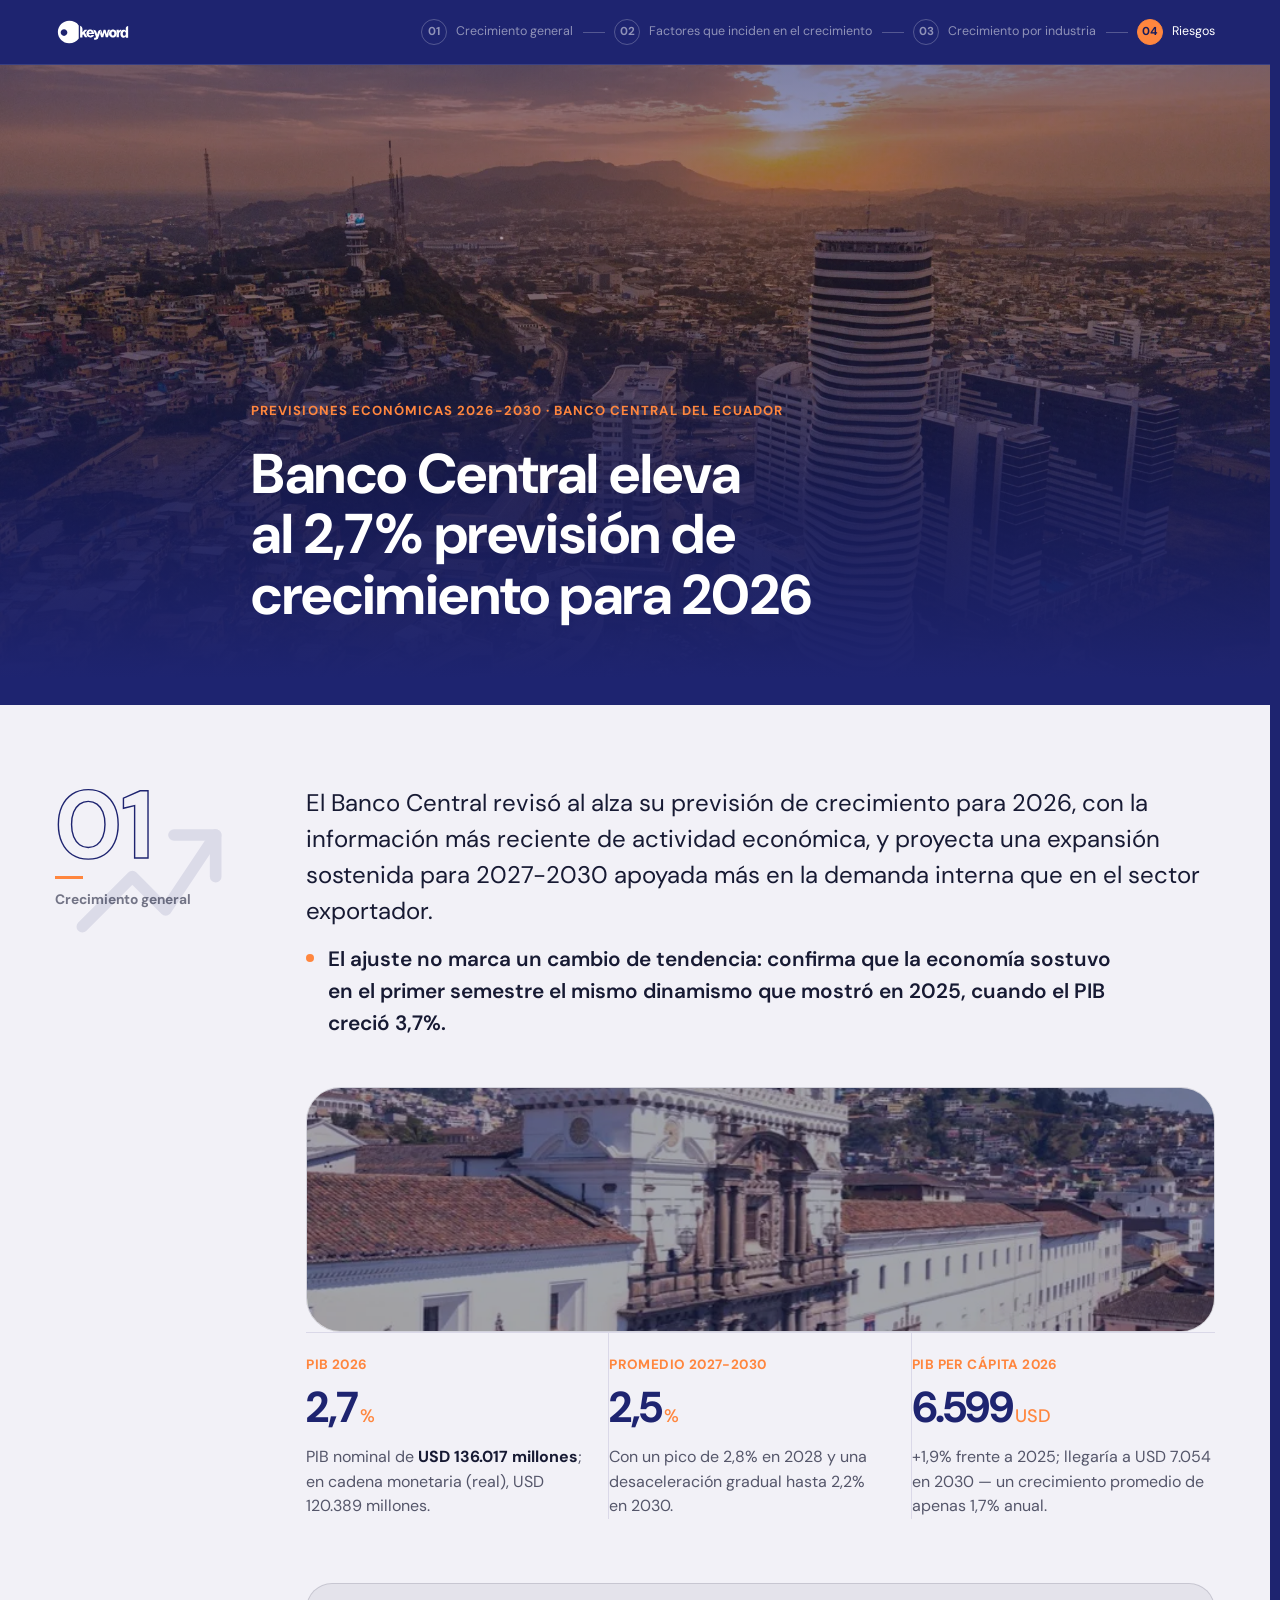
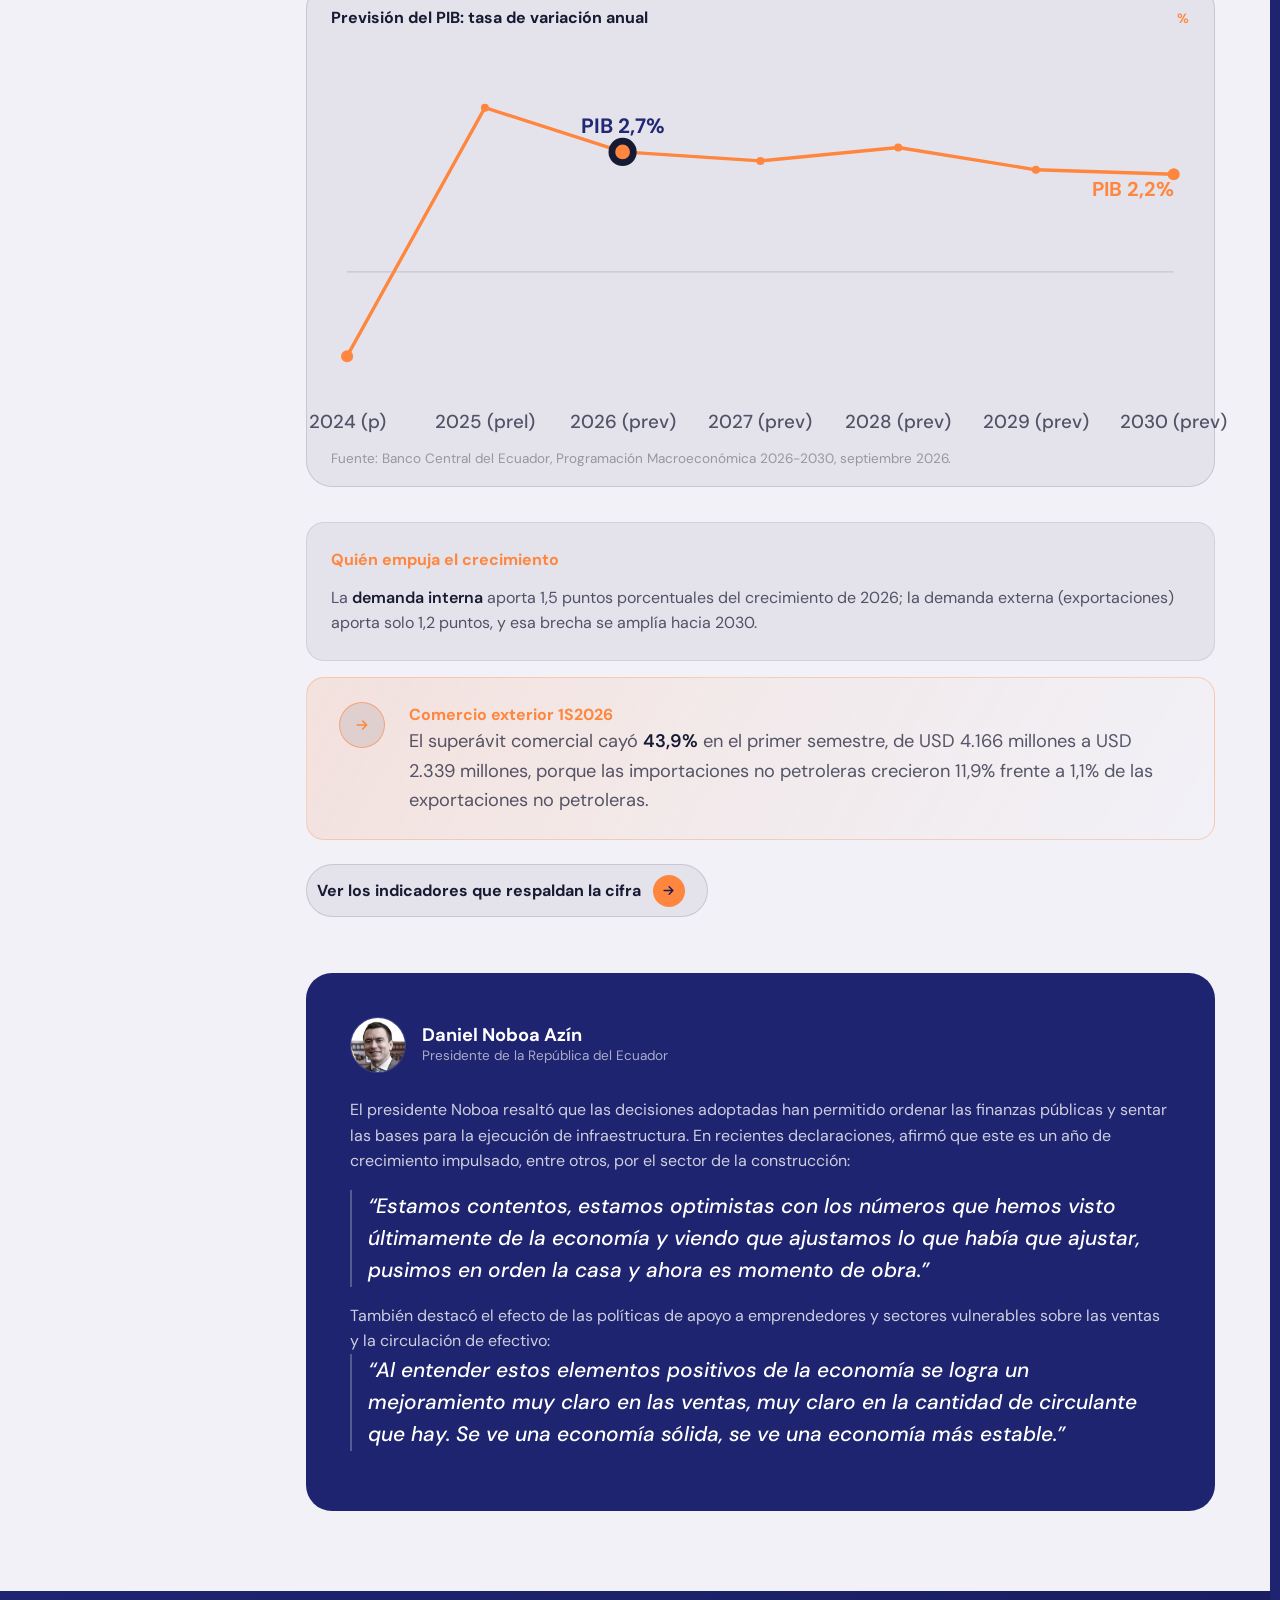
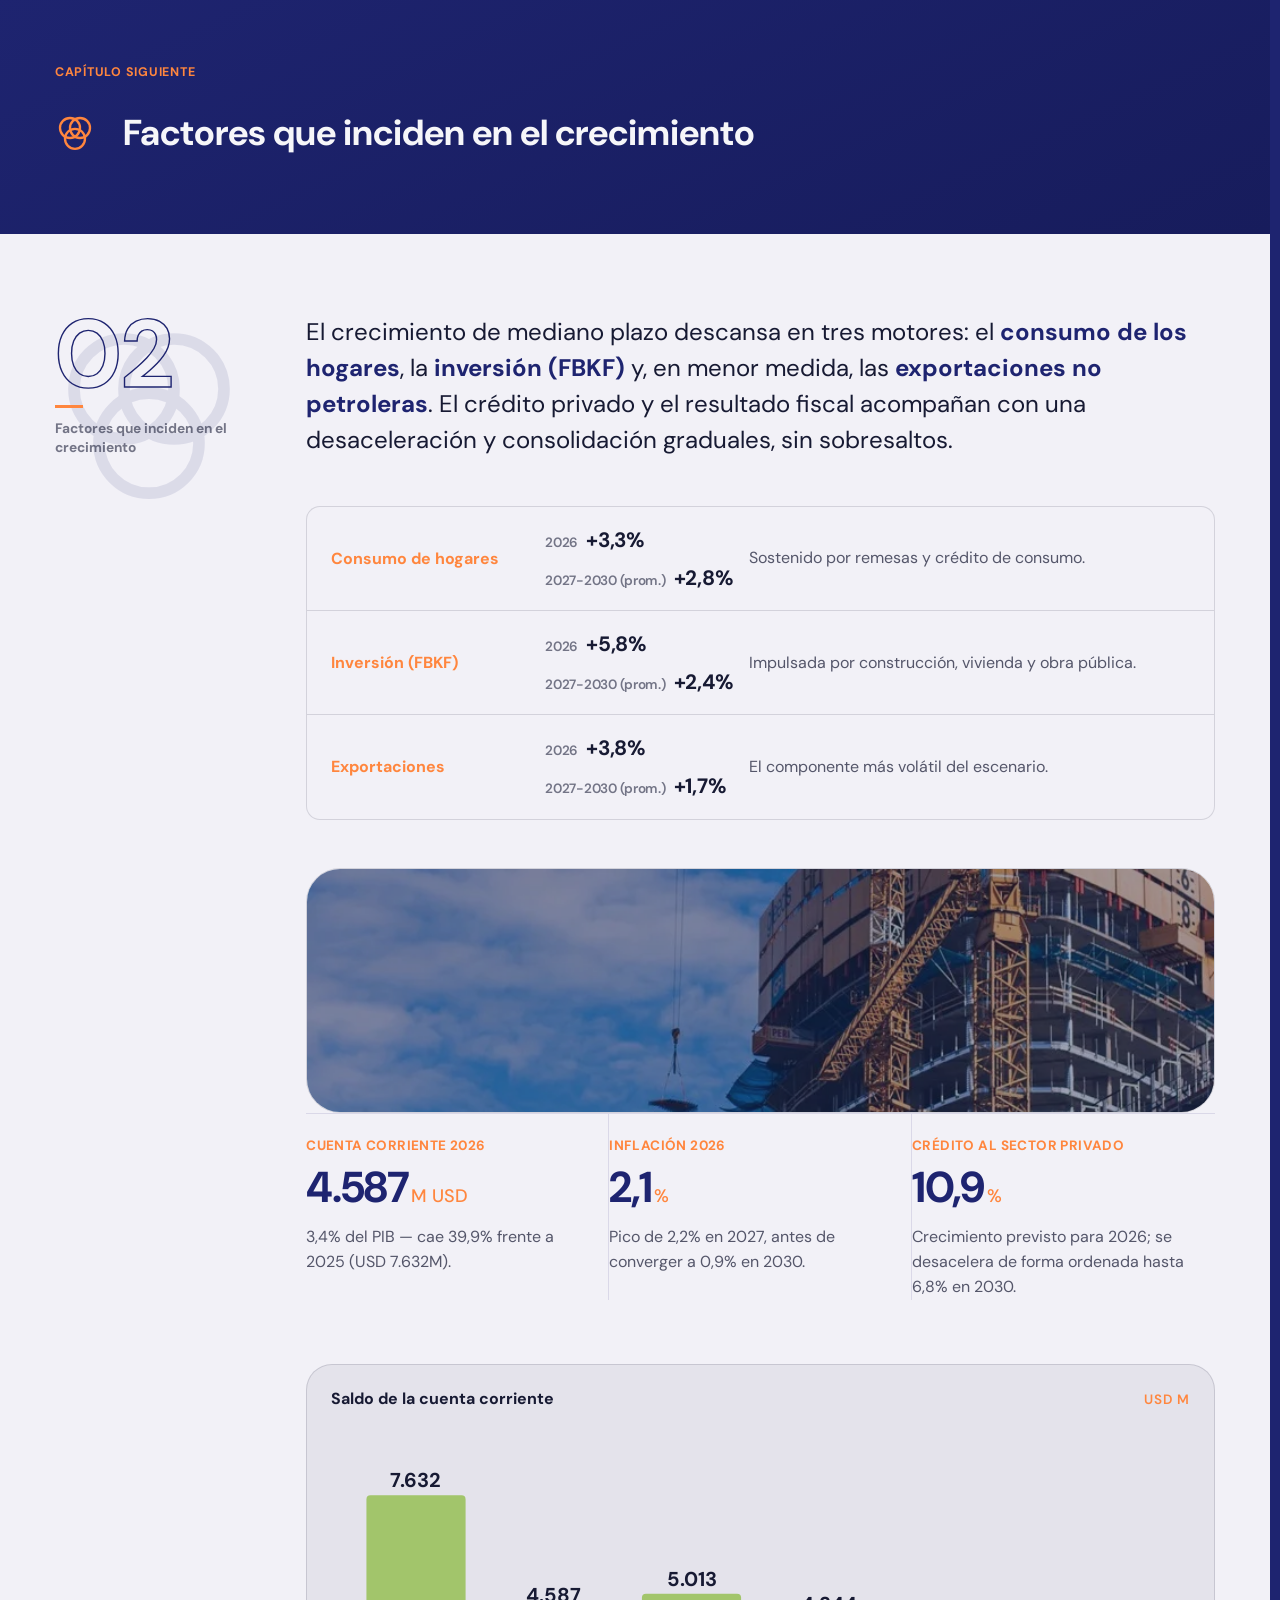
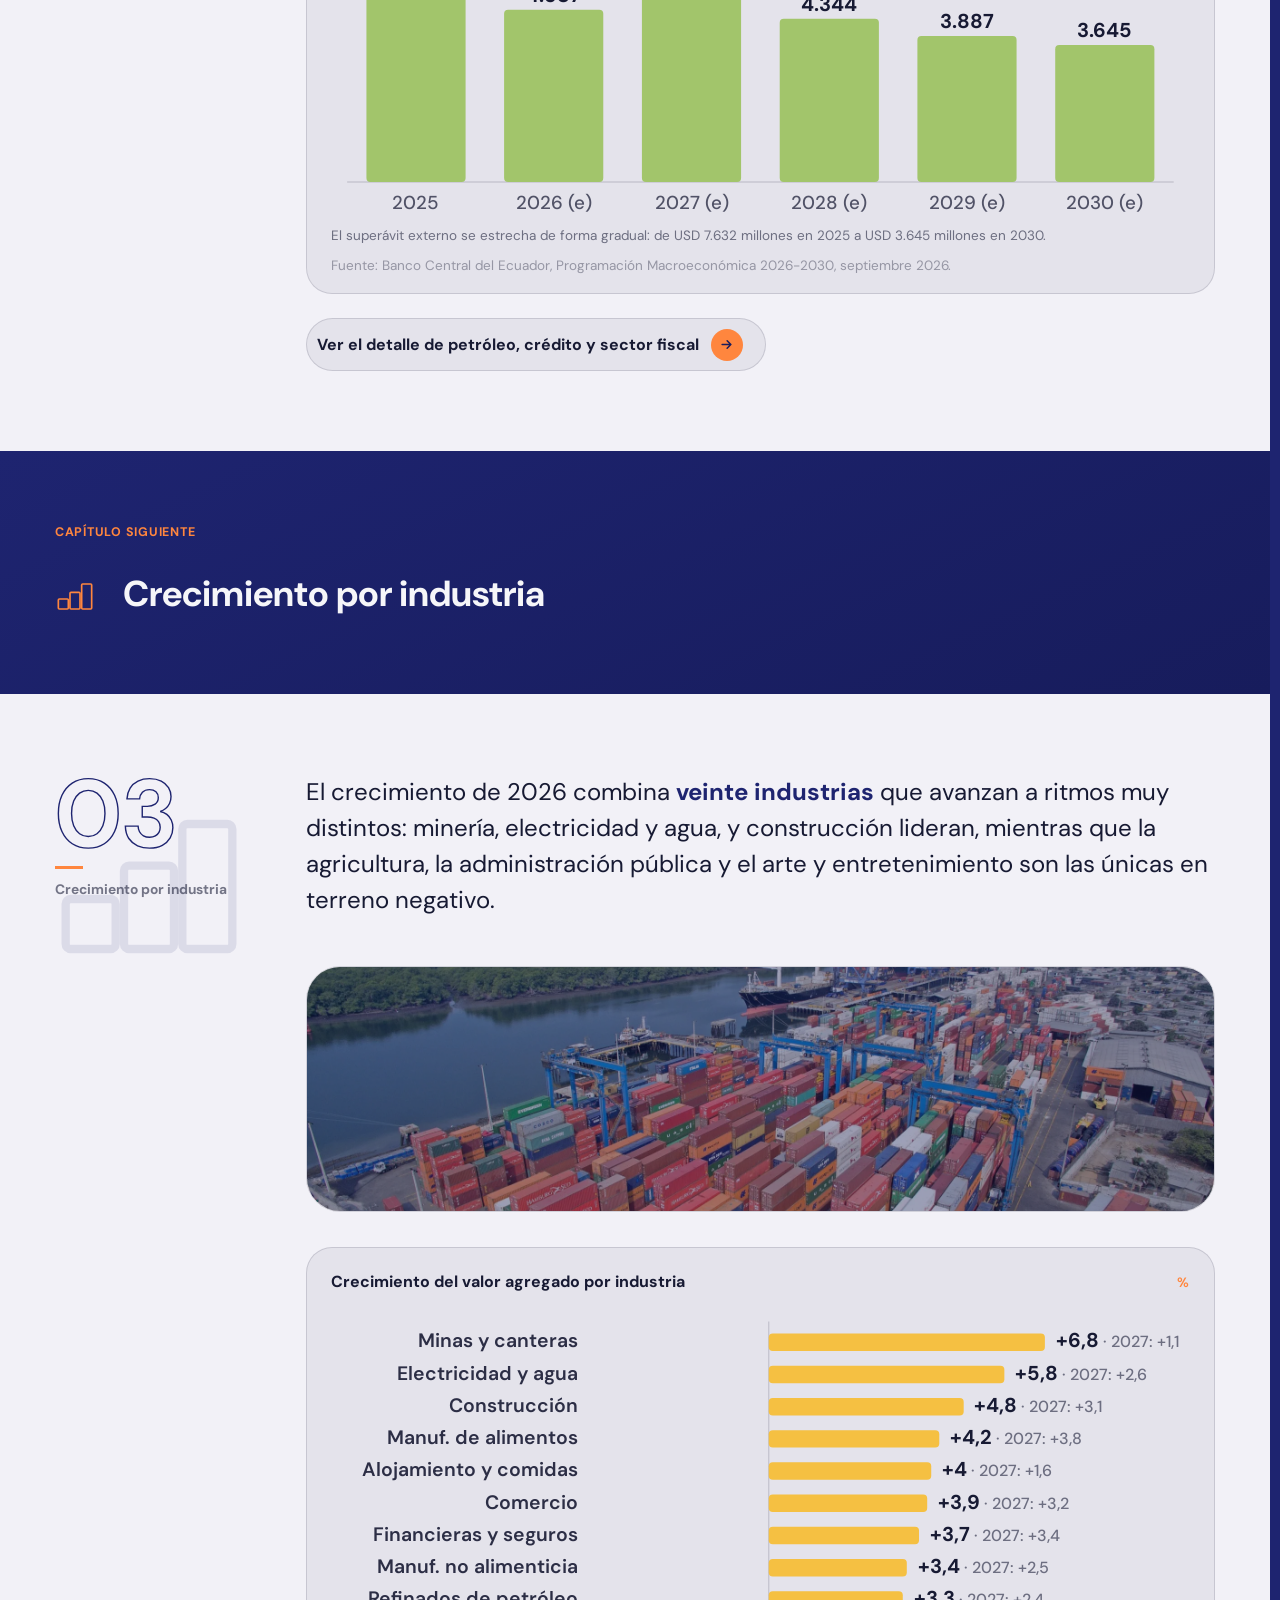
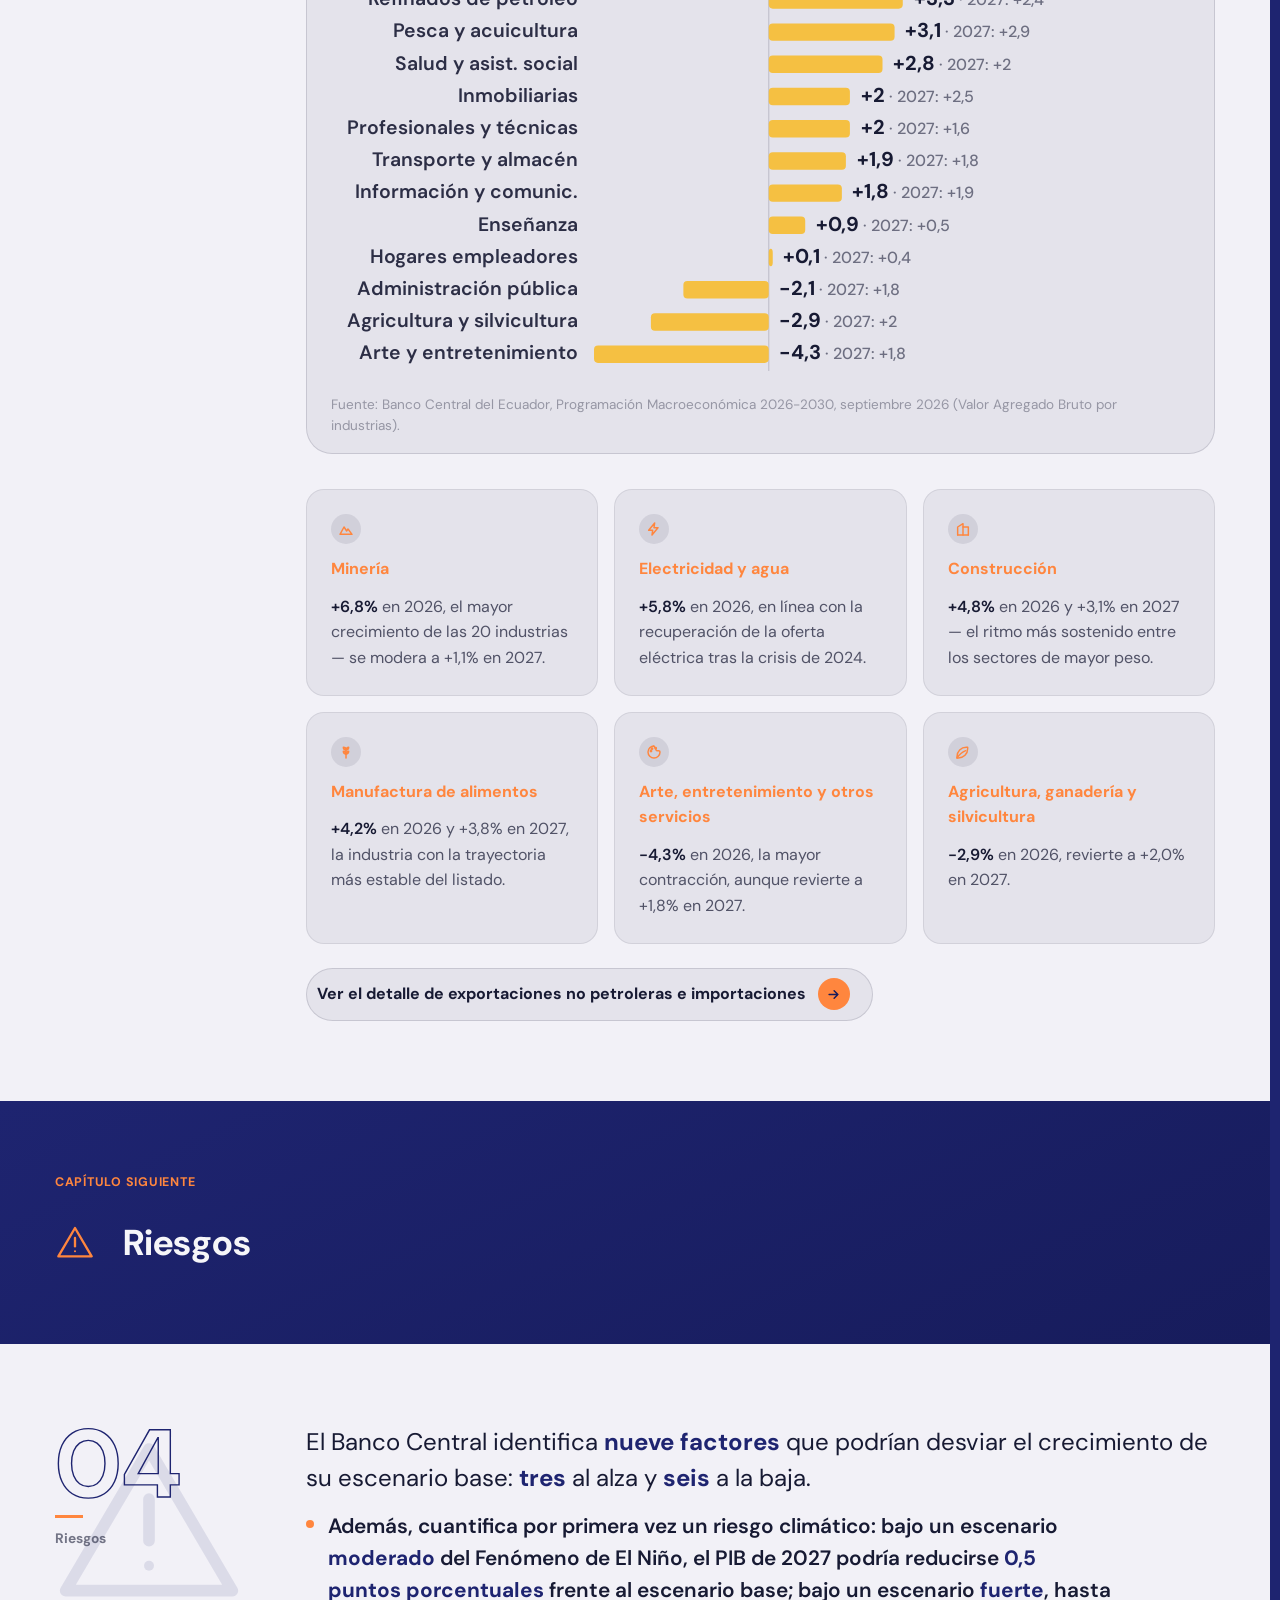
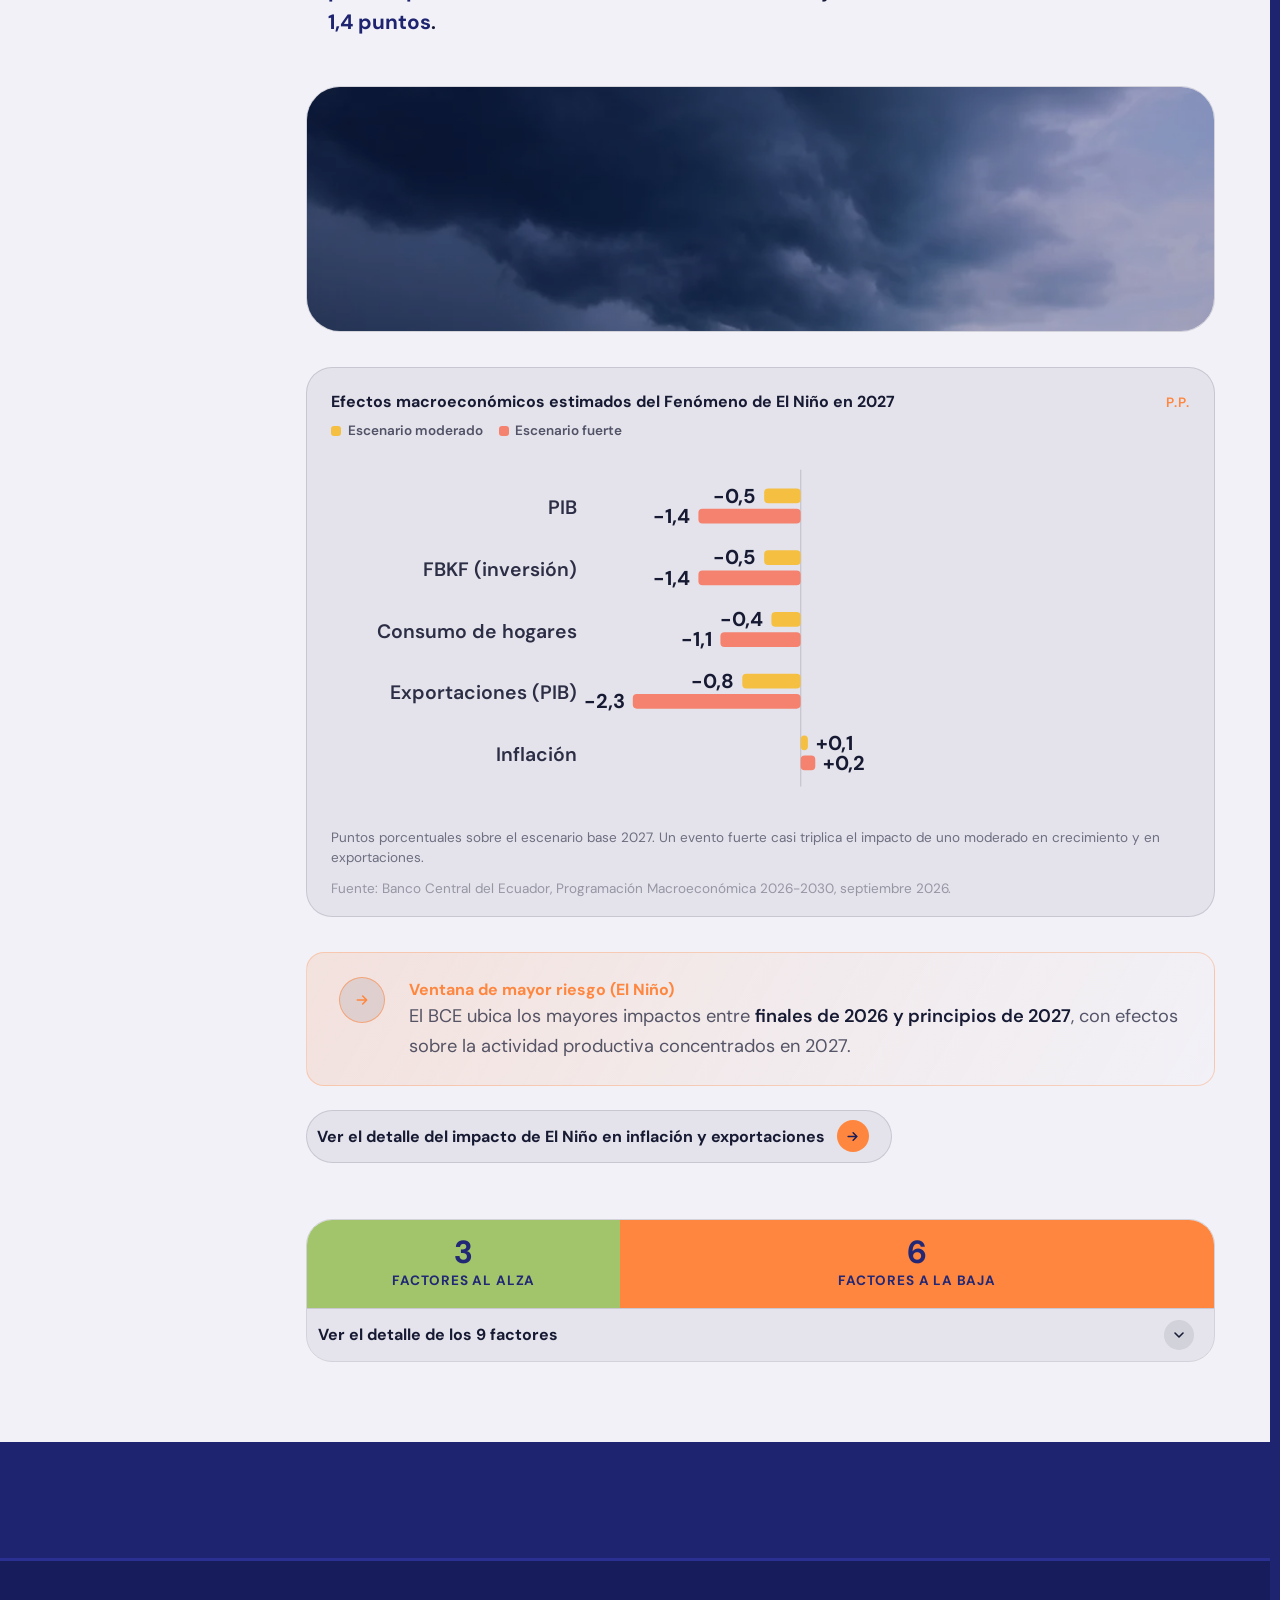
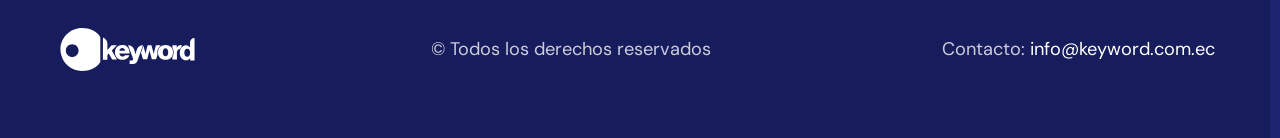
==== commit 7f3a3dfc: "Cifras de dos períodos ya no se separan con "/" o "→" Cada valor lleva ahora su propia etiqueta de a" ====
--- a/index.html
+++ b/index.html
@@ -216,18 +216,18 @@
       <div class="stats-list reveal">
     <div class="stat-row">
       <p class="stat-row__key">Consumo de hogares</p>
-      <p class="stat-row__val">+3,3% / +2,8%</p>
-      <p class="stat-row__ctx">2026 y promedio 2027-2030. Sostenido por remesas y crédito de consumo.</p>
+      <div class="stat-row__val stat-row__val--split"><span class="stat-row__period"><span class="stat-row__period-label">2026</span><span class="stat-row__period-figure">+3,3%</span></span><span class="stat-row__period"><span class="stat-row__period-label">2027-2030 (prom.)</span><span class="stat-row__period-figure">+2,8%</span></span></div>
+      <p class="stat-row__ctx">Sostenido por remesas y crédito de consumo.</p>
     </div>
     <div class="stat-row">
       <p class="stat-row__key">Inversión (FBKF)</p>
-      <p class="stat-row__val">+5,8% / +2,4%</p>
-      <p class="stat-row__ctx">2026 y promedio 2027-2030. Impulsada por construcción, vivienda y obra pública.</p>
+      <div class="stat-row__val stat-row__val--split"><span class="stat-row__period"><span class="stat-row__period-label">2026</span><span class="stat-row__period-figure">+5,8%</span></span><span class="stat-row__period"><span class="stat-row__period-label">2027-2030 (prom.)</span><span class="stat-row__period-figure">+2,4%</span></span></div>
+      <p class="stat-row__ctx">Impulsada por construcción, vivienda y obra pública.</p>
     </div>
     <div class="stat-row">
       <p class="stat-row__key">Exportaciones</p>
-      <p class="stat-row__val">+3,8% / +1,7%</p>
-      <p class="stat-row__ctx">2026 y promedio 2027-2030. El componente más volátil del escenario.</p>
+      <div class="stat-row__val stat-row__val--split"><span class="stat-row__period"><span class="stat-row__period-label">2026</span><span class="stat-row__period-figure">+3,8%</span></span><span class="stat-row__period"><span class="stat-row__period-label">2027-2030 (prom.)</span><span class="stat-row__period-figure">+1,7%</span></span></div>
+      <p class="stat-row__ctx">El componente más volátil del escenario.</p>
     </div>
   </div>
 
@@ -321,12 +321,12 @@
       <div class="stats-list reveal">
           <div class="stat-row">
             <p class="stat-row__key">Profundidad financiera (crédito/PIB)</p>
-            <p class="stat-row__val">60,8% → 70,7%</p>
+            <div class="stat-row__val stat-row__val--split"><span class="stat-row__period"><span class="stat-row__period-label">2026</span><span class="stat-row__period-figure">60,8%</span></span><span class="stat-row__period"><span class="stat-row__period-label">2030</span><span class="stat-row__period-figure">70,7%</span></span></div>
             <p class="stat-row__ctx">Aunque el crédito privado crece cada año más despacio (10,9% en 2026, 6,8% en 2030), gana peso frente al tamaño de la economía.</p>
           </div>
           <div class="stat-row">
-            <p class="stat-row__key">Captaciones 2026 → 2030</p>
-            <p class="stat-row__val">11,5% → 7,0%</p>
+            <p class="stat-row__key">Captaciones</p>
+            <div class="stat-row__val stat-row__val--split"><span class="stat-row__period"><span class="stat-row__period-label">2026</span><span class="stat-row__period-figure">11,5%</span></span><span class="stat-row__period"><span class="stat-row__period-label">2030</span><span class="stat-row__period-figure">7,0%</span></span></div>
             <p class="stat-row__ctx">Se mantienen por encima del crédito durante todo el horizonte, sosteniendo el fondeo del sistema.</p>
           </div>
           <div class="stat-row">
--- a/css/styles.css
+++ b/css/styles.css
@@ -921,6 +921,31 @@
   line-height: 1.5;
 }
 .stat-row__ctx strong { color: var(--white); font-weight: 600; }
+/* Dos cifras de períodos distintos (p.ej. 2026 y promedio 2027-2030) —
+   cada una con su propia etiqueta de año al lado, en vez del viejo
+   "+3,3% / +2,8%" que no distinguía a qué año correspondía cada número. */
+.stat-row__val--split {
+  display: flex;
+  flex-direction: column;
+  gap: 0.3rem;
+}
+.stat-row__period {
+  display: flex;
+  align-items: baseline;
+  gap: 0.5rem;
+}
+.stat-row__period-label {
+  font-size: var(--fs-xs);
+  font-weight: 600;
+  color: var(--t-60);
+  white-space: nowrap;
+}
+.stat-row__period-figure {
+  font-size: var(--fs-md);
+  font-weight: 700;
+  color: var(--white);
+  font-variant-numeric: tabular-nums;
+}
 @media (max-width: 900px) {
   .stat-row { grid-template-columns: 1fr; gap: 0.35rem; padding: var(--s-3); }
 }
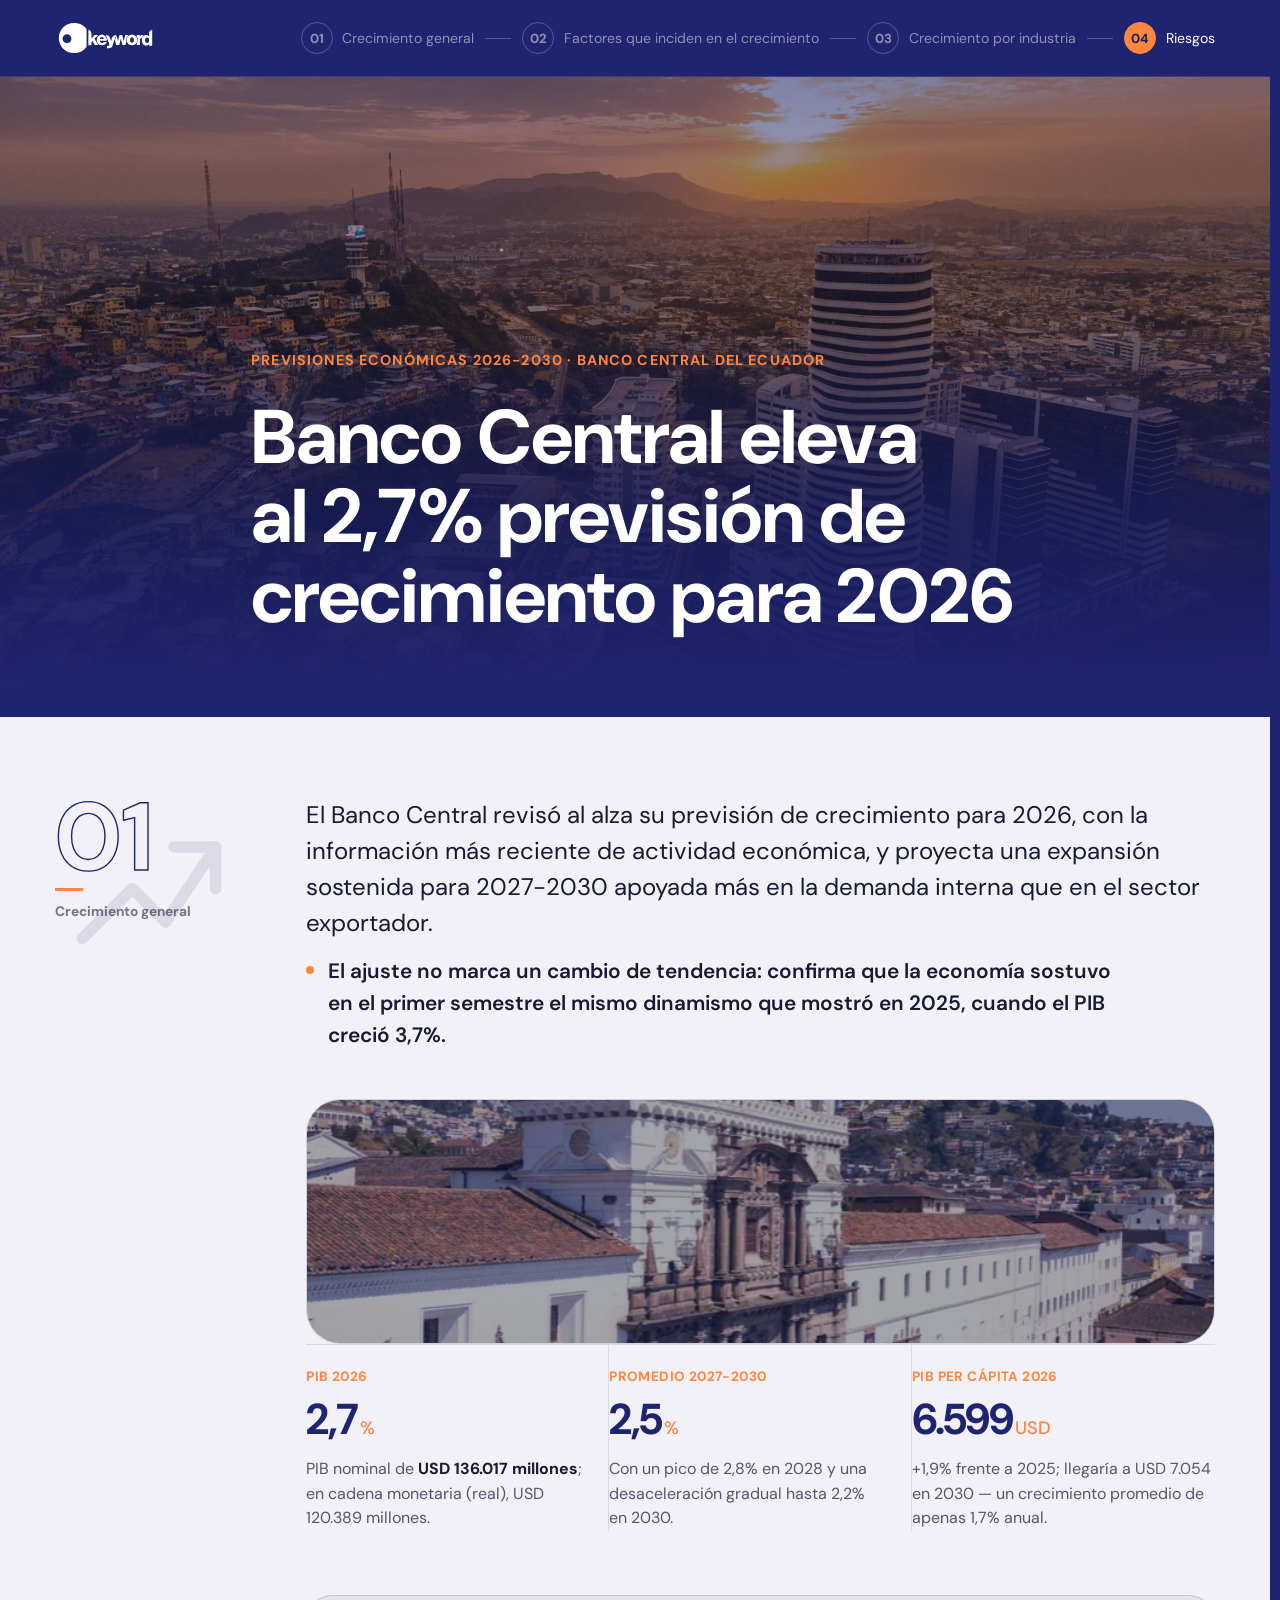
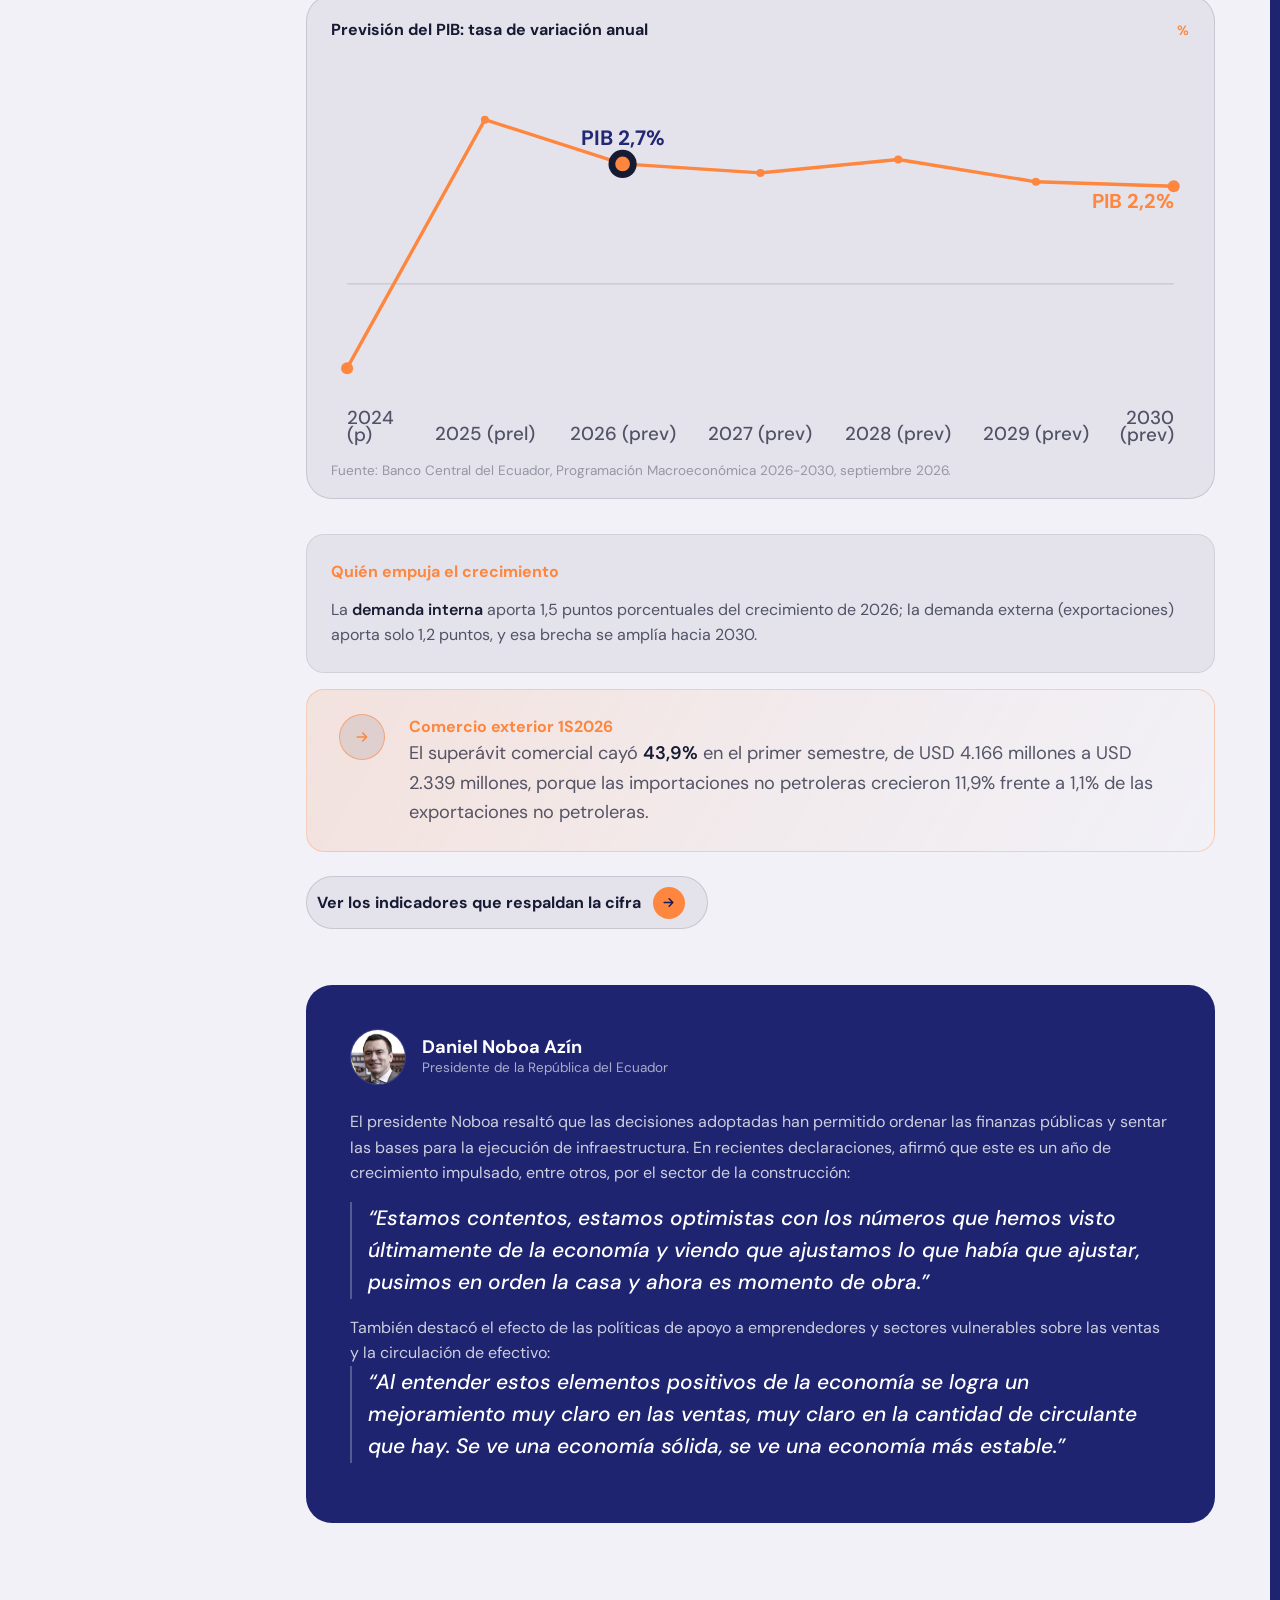
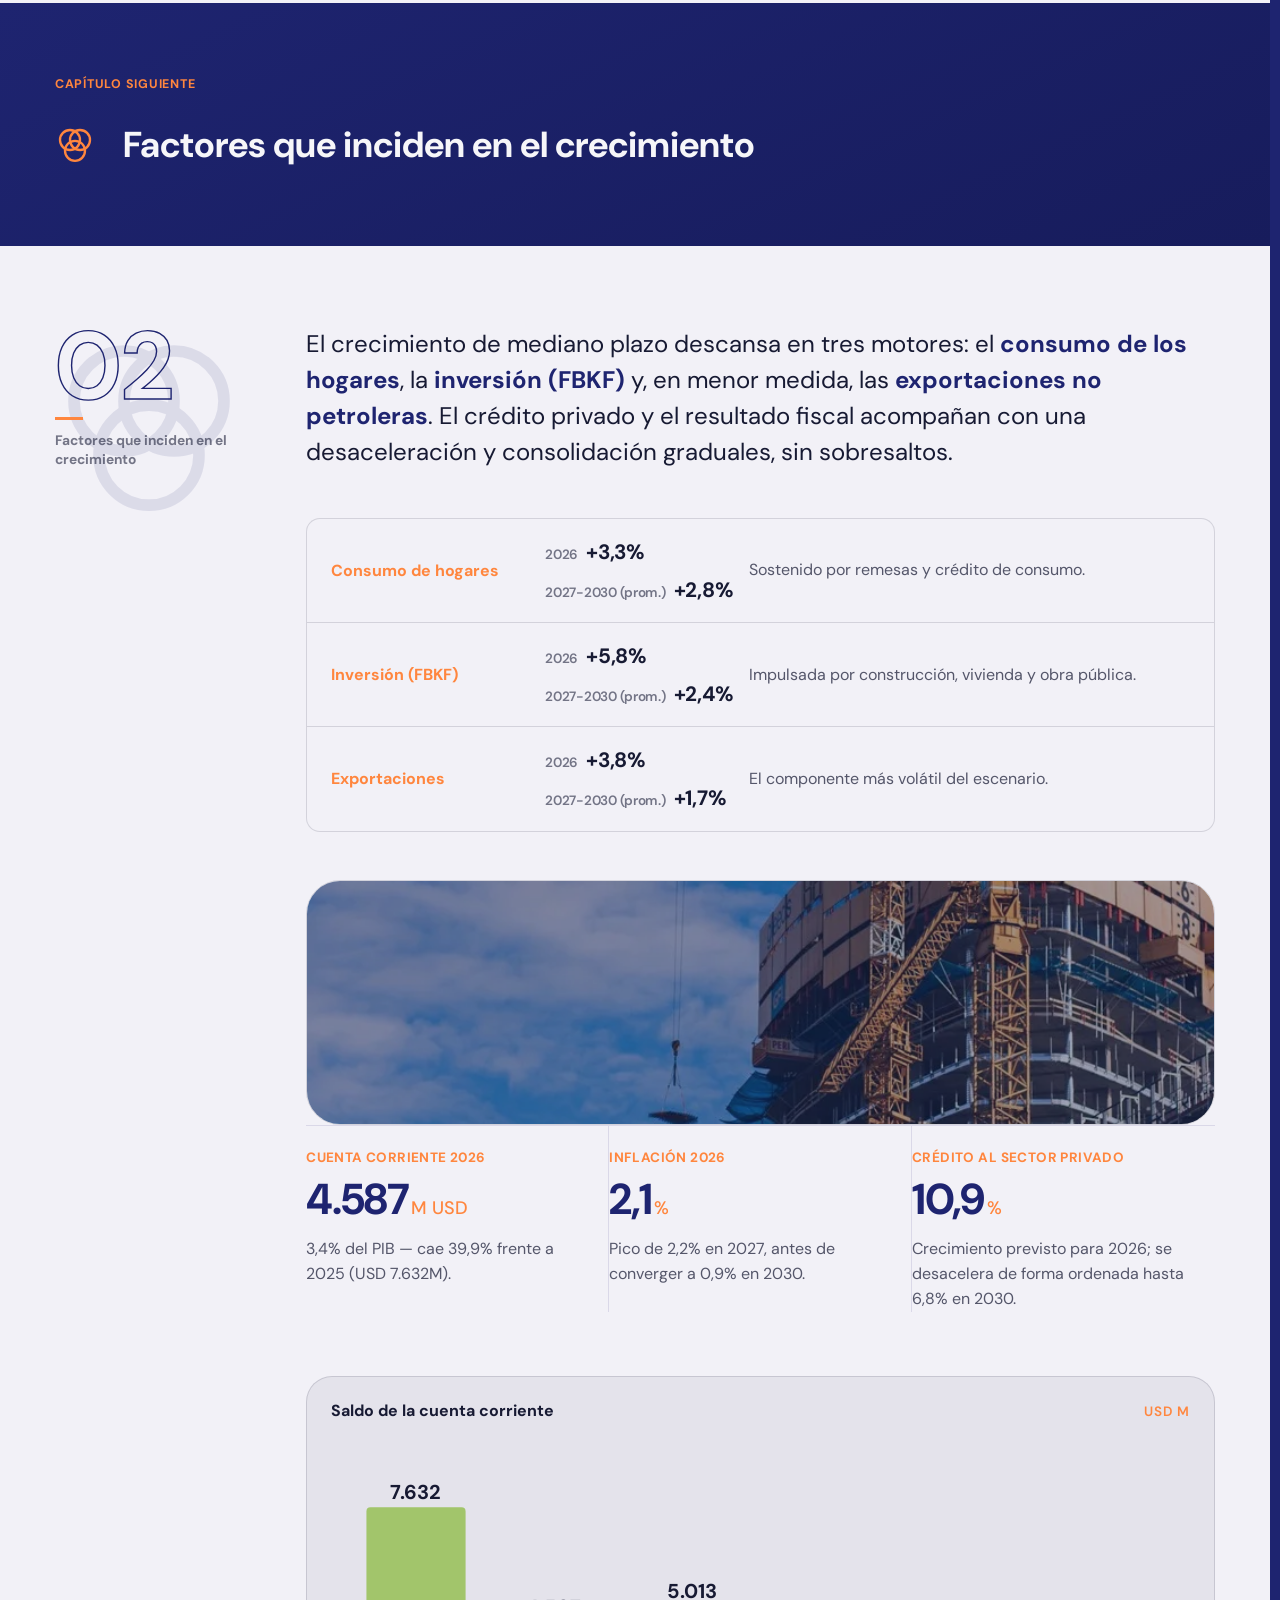
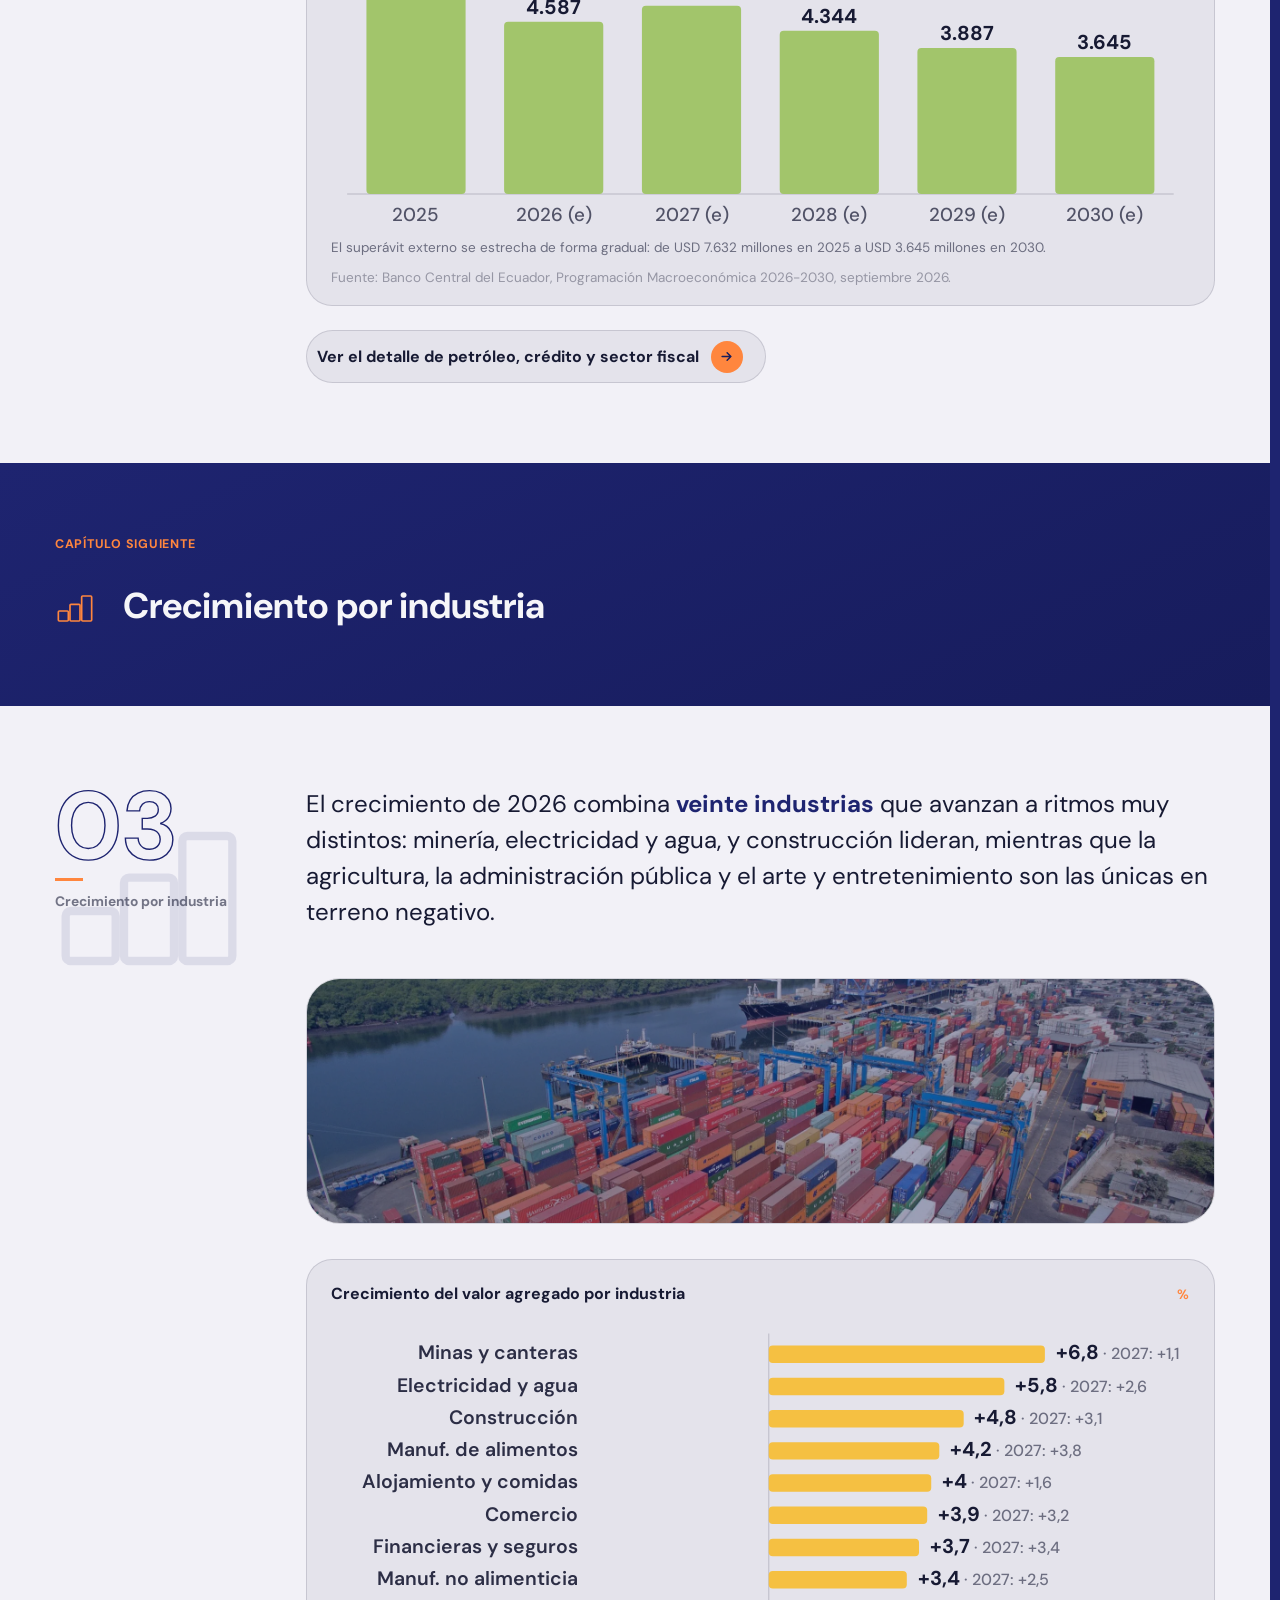
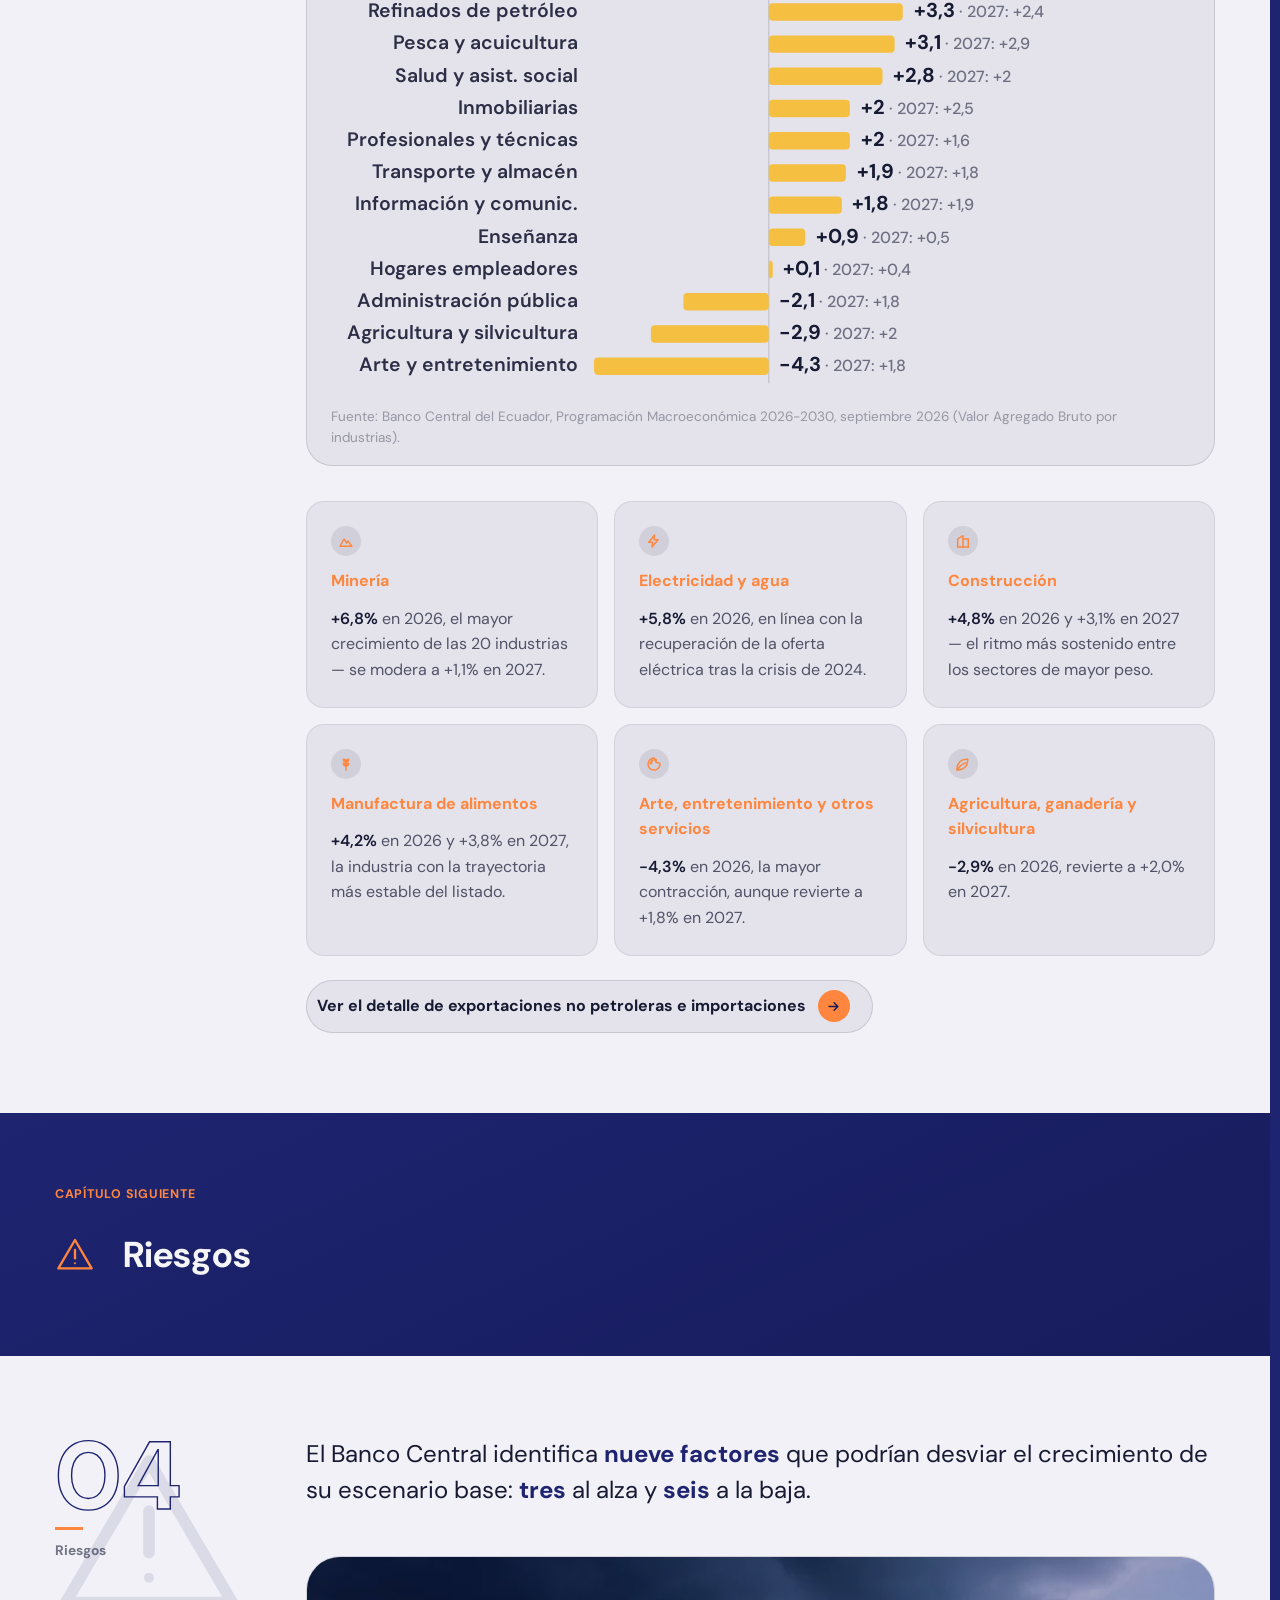
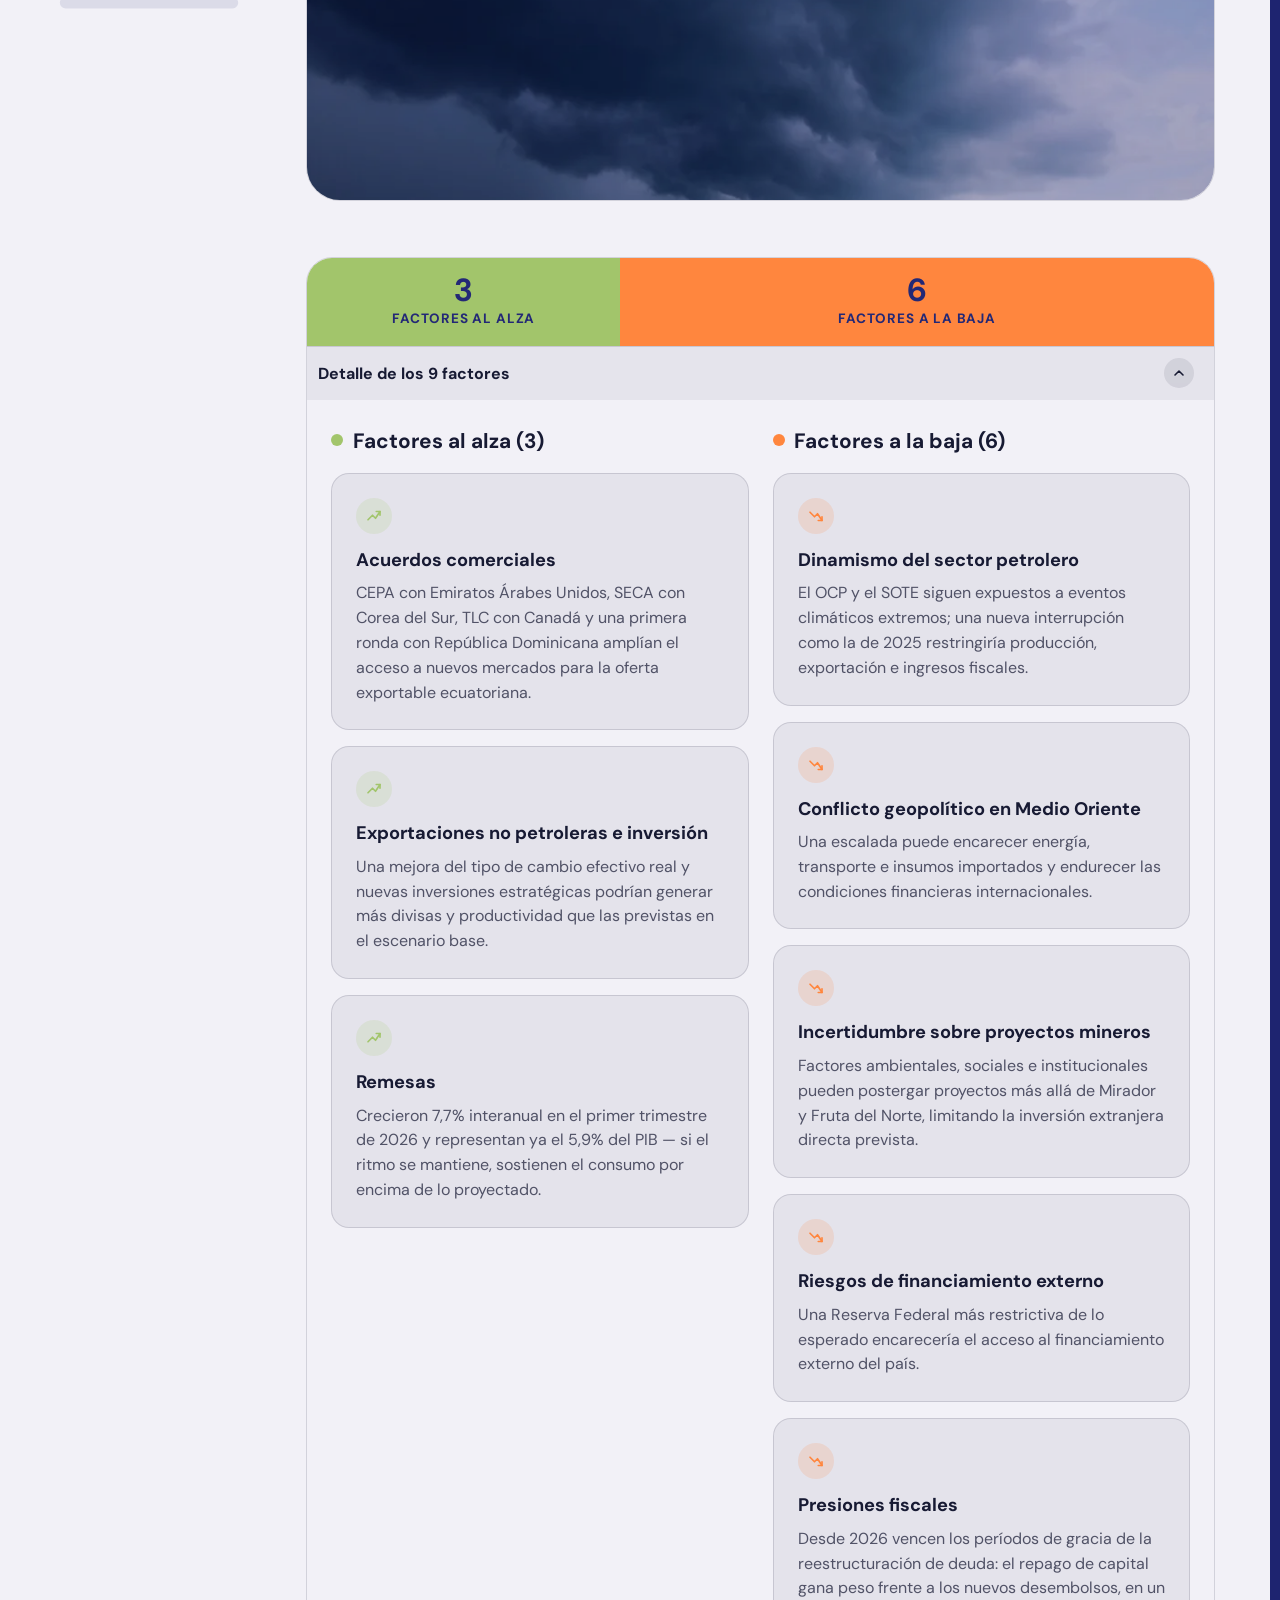
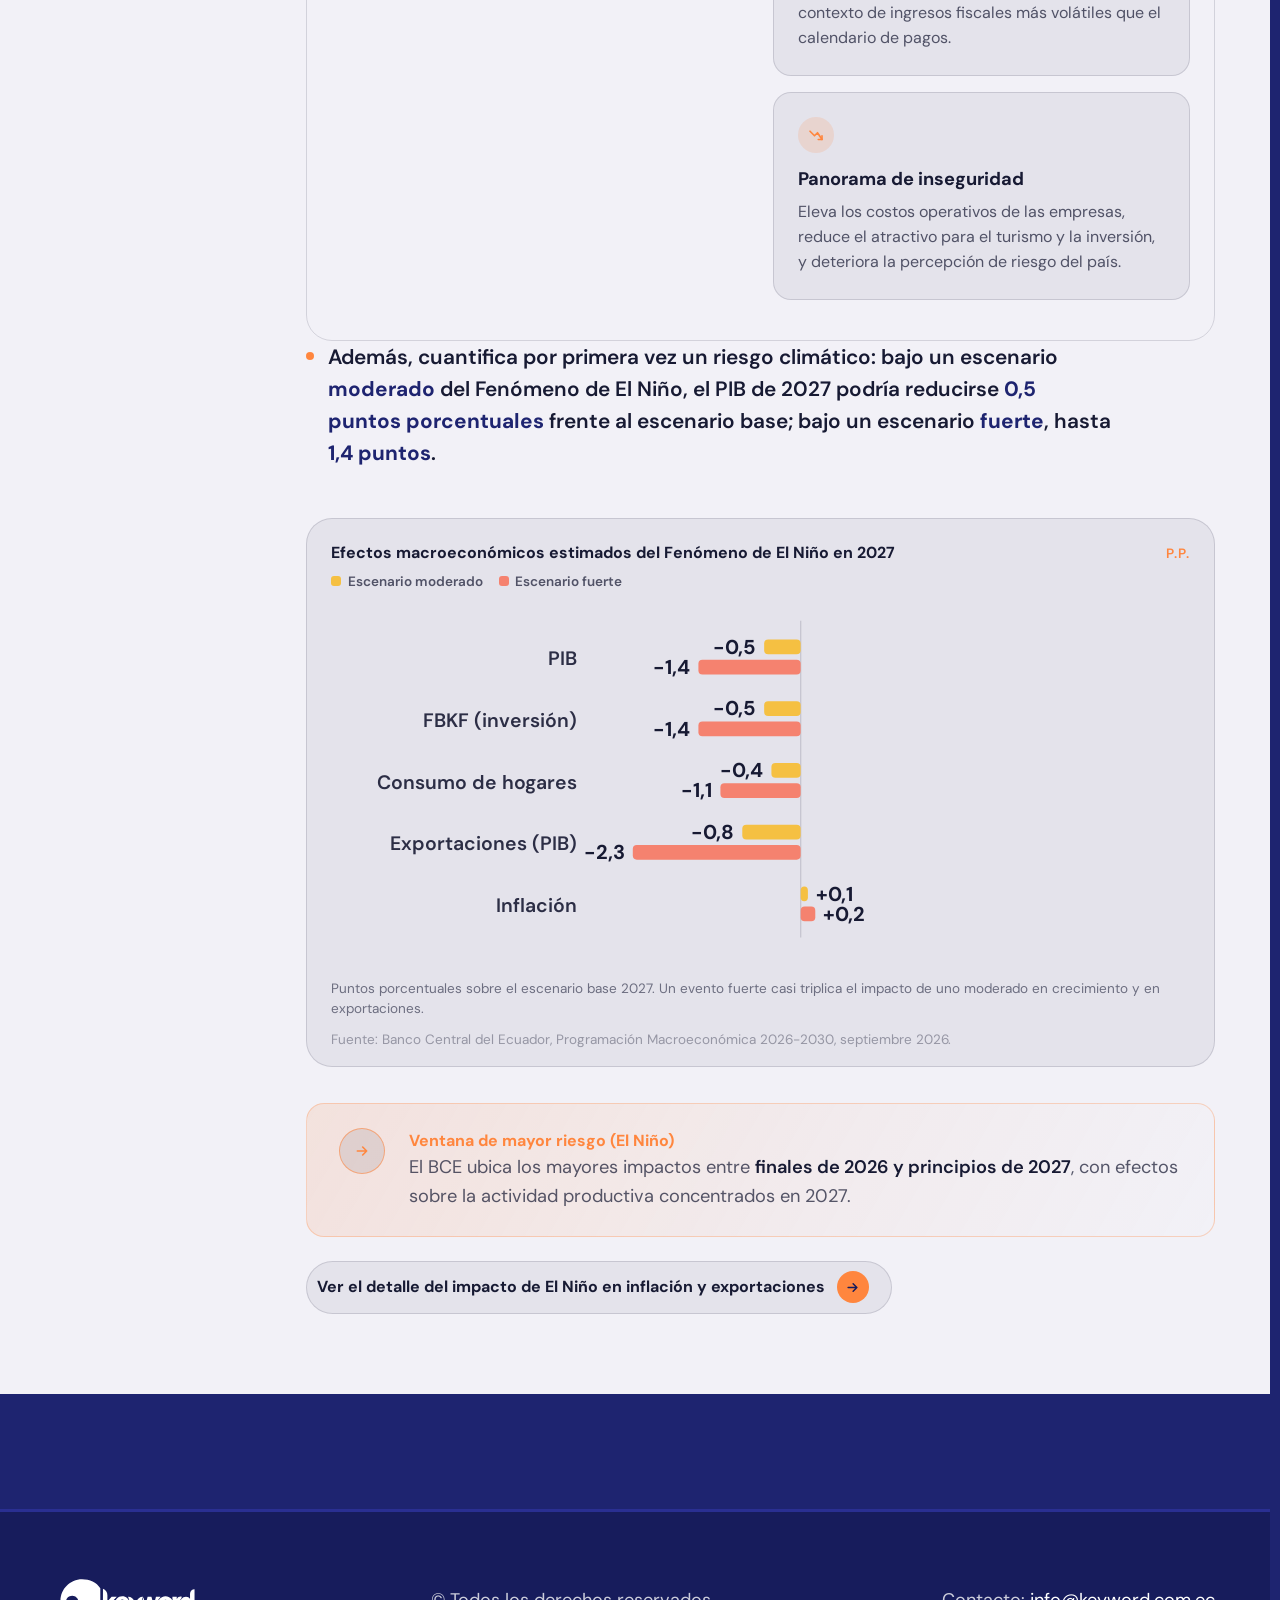
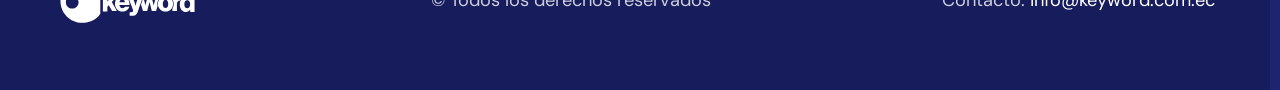
==== commit 710b8c5d: "Reordena el capítulo de Riesgos, agranda header/portada y corrige tablas y ejes de gráficos - Capítu" ====
--- a/index.html
+++ b/index.html
@@ -89,7 +89,7 @@
     <p class="chart-card__title">Previsión del PIB: tasa de variación anual</p>
     <span class="chart-card__unit">%</span>
   </div>
-  <svg class="chart chart--line" viewBox="0 0 640 300" role="img" aria-label="Previsión del PIB: tasa de variación anual" data-orient="x" data-x0="12" data-step="102.67" data-n="7" data-plot-top="20" data-plot-bottom="272"><line class="chart-grid0" x1="12" y1="175.8" x2="628" y2="175.8"/><polyline class="chart-line chart-draw" data-len="732.4" style="stroke:var(--obj-1);stroke-dasharray:732.4;stroke-dashoffset:732.4" points="12.0,238.6 114.7,53.4 217.3,86.4 320.0,93.1 422.7,83.1 525.3,99.7 628.0,103.0"/><circle class="chart-dot" data-idx="0" style="fill:var(--obj-1)" cx="12.0" cy="238.6" r="4.5"><title>PIB · 2024 (p): -1,9%</title></circle><circle class="chart-dot" data-idx="1" style="fill:var(--obj-1)" cx="114.7" cy="53.4" r="3"><title>PIB · 2025 (prel): 3,7%</title></circle><circle class="chart-dot__halo" cx="217.3" cy="86.4" r="10.5"/><circle class="chart-dot chart-dot--on" data-idx="2" style="fill:var(--obj-1)" cx="217.3" cy="86.4" r="6.5"><title>PIB · 2026 (prev): 2,7%</title></circle><text class="chart-label chart-label--on" x="217.3" y="72.4" text-anchor="middle">PIB 2,7%</text><circle class="chart-dot" data-idx="3" style="fill:var(--obj-1)" cx="320.0" cy="93.1" r="3"><title>PIB · 2027 (prev): 2,5%</title></circle><circle class="chart-dot" data-idx="4" style="fill:var(--obj-1)" cx="422.7" cy="83.1" r="3"><title>PIB · 2028 (prev): 2,8%</title></circle><circle class="chart-dot" data-idx="5" style="fill:var(--obj-1)" cx="525.3" cy="99.7" r="3"><title>PIB · 2029 (prev): 2,3%</title></circle><circle class="chart-dot" data-idx="6" style="fill:var(--obj-1)" cx="628.0" cy="103.0" r="4.5"><title>PIB · 2030 (prev): 2,2%</title></circle><text class="chart-label" style="fill:var(--obj-1)" x="628.0" y="119.0" text-anchor="end">PIB 2,2%</text><rect class="chart-hitzone" x="12.0" y="14.0" width="616.0" height="258.0" fill="transparent"/><text class="chart-axis" x="12.0" y="292" text-anchor="middle">2024 (p)</text><text class="chart-axis" x="114.7" y="292" text-anchor="middle">2025 (prel)</text><text class="chart-axis" x="217.3" y="292" text-anchor="middle">2026 (prev)</text><text class="chart-axis" x="320.0" y="292" text-anchor="middle">2027 (prev)</text><text class="chart-axis" x="422.7" y="292" text-anchor="middle">2028 (prev)</text><text class="chart-axis" x="525.3" y="292" text-anchor="middle">2029 (prev)</text><text class="chart-axis" x="628.0" y="292" text-anchor="middle">2030 (prev)</text></svg>
+  <svg class="chart chart--line" viewBox="0 0 640 300" role="img" aria-label="Previsión del PIB: tasa de variación anual" data-orient="x" data-x0="12" data-step="102.67" data-n="7" data-plot-top="20" data-plot-bottom="272"><line class="chart-grid0" x1="12" y1="175.8" x2="628" y2="175.8"/><polyline class="chart-line chart-draw" data-len="732.4" style="stroke:var(--obj-1);stroke-dasharray:732.4;stroke-dashoffset:732.4" points="12.0,238.6 114.7,53.4 217.3,86.4 320.0,93.1 422.7,83.1 525.3,99.7 628.0,103.0"/><circle class="chart-dot" data-idx="0" style="fill:var(--obj-1)" cx="12.0" cy="238.6" r="4.5"><title>PIB · 2024 (p): -1,9%</title></circle><circle class="chart-dot" data-idx="1" style="fill:var(--obj-1)" cx="114.7" cy="53.4" r="3"><title>PIB · 2025 (prel): 3,7%</title></circle><circle class="chart-dot__halo" cx="217.3" cy="86.4" r="10.5"/><circle class="chart-dot chart-dot--on" data-idx="2" style="fill:var(--obj-1)" cx="217.3" cy="86.4" r="6.5"><title>PIB · 2026 (prev): 2,7%</title></circle><text class="chart-label chart-label--on" x="217.3" y="72.4" text-anchor="middle">PIB 2,7%</text><circle class="chart-dot" data-idx="3" style="fill:var(--obj-1)" cx="320.0" cy="93.1" r="3"><title>PIB · 2027 (prev): 2,5%</title></circle><circle class="chart-dot" data-idx="4" style="fill:var(--obj-1)" cx="422.7" cy="83.1" r="3"><title>PIB · 2028 (prev): 2,8%</title></circle><circle class="chart-dot" data-idx="5" style="fill:var(--obj-1)" cx="525.3" cy="99.7" r="3"><title>PIB · 2029 (prev): 2,3%</title></circle><circle class="chart-dot" data-idx="6" style="fill:var(--obj-1)" cx="628.0" cy="103.0" r="4.5"><title>PIB · 2030 (prev): 2,2%</title></circle><text class="chart-label" style="fill:var(--obj-1)" x="628.0" y="119.0" text-anchor="end">PIB 2,2%</text><rect class="chart-hitzone" x="12.0" y="14.0" width="616.0" height="258.0" fill="transparent"/><text class="chart-axis" x="12.0" y="280" text-anchor="start"><tspan x="12.0" dy="0">2024</tspan><tspan x="12.0" dy="13">(p)</tspan></text><text class="chart-axis" x="114.7" y="292" text-anchor="middle">2025 (prel)</text><text class="chart-axis" x="217.3" y="292" text-anchor="middle">2026 (prev)</text><text class="chart-axis" x="320.0" y="292" text-anchor="middle">2027 (prev)</text><text class="chart-axis" x="422.7" y="292" text-anchor="middle">2028 (prev)</text><text class="chart-axis" x="525.3" y="292" text-anchor="middle">2029 (prev)</text><text class="chart-axis" x="628.0" y="280" text-anchor="end"><tspan x="628.0" dy="0">2030</tspan><tspan x="628.0" dy="13">(prev)</tspan></text></svg>
   <script type="application/json" class="chart-data">{"categories": ["2024 (p)", "2025 (prel)", "2026 (prev)", "2027 (prev)", "2028 (prev)", "2029 (prev)", "2030 (prev)"], "series": [{"name": "PIB", "accent": "obj-1", "values": [-1.9, 3.7, 2.7, 2.5, 2.8, 2.3, 2.2]}], "unit": "%"}</script>
   
   <p class="chart-card__source">Fuente: Banco Central del Ecuador, Programación Macroeconómica 2026-2030, septiembre 2026.</p>
@@ -312,7 +312,7 @@
           <p class="chart-card__title">Crédito al sector privado y captaciones</p>
           <span class="chart-card__unit">%</span>
         </div>
-        <svg class="chart chart--line" viewBox="0 0 640 300" role="img" aria-label="Crédito al sector privado y captaciones" data-orient="x" data-x0="12" data-step="154.00" data-n="5" data-plot-top="20" data-plot-bottom="272"><line class="chart-grid0" x1="12" y1="238.6" x2="628" y2="238.6"/><polyline class="chart-line chart-draw" data-len="620.5" style="stroke:var(--obj-6);stroke-dasharray:620.5;stroke-dashoffset:620.5" points="12.0,63.0 166.0,93.6 320.0,109.7 474.0,121.0 628.0,129.1"/><circle class="chart-dot" data-idx="0" style="fill:var(--obj-6)" cx="12.0" cy="63.0" r="4.5"><title>Crédito privado · 2026 (e): 10,9%</title></circle><circle class="chart-dot" data-idx="1" style="fill:var(--obj-6)" cx="166.0" cy="93.6" r="3"><title>Crédito privado · 2027 (e): 9%</title></circle><circle class="chart-dot" data-idx="2" style="fill:var(--obj-6)" cx="320.0" cy="109.7" r="3"><title>Crédito privado · 2028 (e): 8%</title></circle><circle class="chart-dot" data-idx="3" style="fill:var(--obj-6)" cx="474.0" cy="121.0" r="3"><title>Crédito privado · 2029 (e): 7,3%</title></circle><circle class="chart-dot" data-idx="4" style="fill:var(--obj-6)" cx="628.0" cy="129.1" r="4.5"><title>Crédito privado · 2030 (e): 6,8%</title></circle><polyline class="chart-line chart-draw" data-len="621.7" style="stroke:var(--obj-1);stroke-dasharray:621.7;stroke-dashoffset:621.7" points="12.0,53.4 166.0,88.8 320.0,106.5 474.0,117.8 628.0,125.9"/><circle class="chart-dot" data-idx="0" style="fill:var(--obj-1)" cx="12.0" cy="53.4" r="4.5"><title>Captaciones · 2026 (e): 11,5%</title></circle><circle class="chart-dot" data-idx="1" style="fill:var(--obj-1)" cx="166.0" cy="88.8" r="3"><title>Captaciones · 2027 (e): 9,3%</title></circle><circle class="chart-dot" data-idx="2" style="fill:var(--obj-1)" cx="320.0" cy="106.5" r="3"><title>Captaciones · 2028 (e): 8,2%</title></circle><circle class="chart-dot" data-idx="3" style="fill:var(--obj-1)" cx="474.0" cy="117.8" r="3"><title>Captaciones · 2029 (e): 7,5%</title></circle><circle class="chart-dot" data-idx="4" style="fill:var(--obj-1)" cx="628.0" cy="125.9" r="4.5"><title>Captaciones · 2030 (e): 7%</title></circle><text class="chart-label" style="fill:var(--obj-1)" x="628.0" y="141.9" text-anchor="end">Captaciones 7%</text><text class="chart-label" style="fill:var(--obj-6)" x="628.0" y="154.9" text-anchor="end">Crédito privado 6,8%</text><rect class="chart-hitzone" x="12.0" y="14.0" width="616.0" height="258.0" fill="transparent"/><text class="chart-axis" x="12.0" y="292" text-anchor="middle">2026 (e)</text><text class="chart-axis" x="166.0" y="292" text-anchor="middle">2027 (e)</text><text class="chart-axis" x="320.0" y="292" text-anchor="middle">2028 (e)</text><text class="chart-axis" x="474.0" y="292" text-anchor="middle">2029 (e)</text><text class="chart-axis" x="628.0" y="292" text-anchor="middle">2030 (e)</text></svg>
+        <svg class="chart chart--line" viewBox="0 0 640 300" role="img" aria-label="Crédito al sector privado y captaciones" data-orient="x" data-x0="12" data-step="154.00" data-n="5" data-plot-top="20" data-plot-bottom="272"><line class="chart-grid0" x1="12" y1="238.6" x2="628" y2="238.6"/><polyline class="chart-line chart-draw" data-len="620.5" style="stroke:var(--obj-6);stroke-dasharray:620.5;stroke-dashoffset:620.5" points="12.0,63.0 166.0,93.6 320.0,109.7 474.0,121.0 628.0,129.1"/><circle class="chart-dot" data-idx="0" style="fill:var(--obj-6)" cx="12.0" cy="63.0" r="4.5"><title>Crédito privado · 2026 (e): 10,9%</title></circle><circle class="chart-dot" data-idx="1" style="fill:var(--obj-6)" cx="166.0" cy="93.6" r="3"><title>Crédito privado · 2027 (e): 9%</title></circle><circle class="chart-dot" data-idx="2" style="fill:var(--obj-6)" cx="320.0" cy="109.7" r="3"><title>Crédito privado · 2028 (e): 8%</title></circle><circle class="chart-dot" data-idx="3" style="fill:var(--obj-6)" cx="474.0" cy="121.0" r="3"><title>Crédito privado · 2029 (e): 7,3%</title></circle><circle class="chart-dot" data-idx="4" style="fill:var(--obj-6)" cx="628.0" cy="129.1" r="4.5"><title>Crédito privado · 2030 (e): 6,8%</title></circle><polyline class="chart-line chart-draw" data-len="621.7" style="stroke:var(--obj-1);stroke-dasharray:621.7;stroke-dashoffset:621.7" points="12.0,53.4 166.0,88.8 320.0,106.5 474.0,117.8 628.0,125.9"/><circle class="chart-dot" data-idx="0" style="fill:var(--obj-1)" cx="12.0" cy="53.4" r="4.5"><title>Captaciones · 2026 (e): 11,5%</title></circle><circle class="chart-dot" data-idx="1" style="fill:var(--obj-1)" cx="166.0" cy="88.8" r="3"><title>Captaciones · 2027 (e): 9,3%</title></circle><circle class="chart-dot" data-idx="2" style="fill:var(--obj-1)" cx="320.0" cy="106.5" r="3"><title>Captaciones · 2028 (e): 8,2%</title></circle><circle class="chart-dot" data-idx="3" style="fill:var(--obj-1)" cx="474.0" cy="117.8" r="3"><title>Captaciones · 2029 (e): 7,5%</title></circle><circle class="chart-dot" data-idx="4" style="fill:var(--obj-1)" cx="628.0" cy="125.9" r="4.5"><title>Captaciones · 2030 (e): 7%</title></circle><text class="chart-label" style="fill:var(--obj-1)" x="628.0" y="141.9" text-anchor="end">Captaciones 7%</text><text class="chart-label" style="fill:var(--obj-6)" x="628.0" y="154.9" text-anchor="end">Crédito privado 6,8%</text><rect class="chart-hitzone" x="12.0" y="14.0" width="616.0" height="258.0" fill="transparent"/><text class="chart-axis" x="12.0" y="280" text-anchor="start"><tspan x="12.0" dy="0">2026</tspan><tspan x="12.0" dy="13">(e)</tspan></text><text class="chart-axis" x="166.0" y="292" text-anchor="middle">2027 (e)</text><text class="chart-axis" x="320.0" y="292" text-anchor="middle">2028 (e)</text><text class="chart-axis" x="474.0" y="292" text-anchor="middle">2029 (e)</text><text class="chart-axis" x="628.0" y="280" text-anchor="end"><tspan x="628.0" dy="0">2030</tspan><tspan x="628.0" dy="13">(e)</tspan></text></svg>
         <script type="application/json" class="chart-data">{"categories": ["2026 (e)", "2027 (e)", "2028 (e)", "2029 (e)", "2030 (e)"], "series": [{"name": "Crédito privado", "accent": "obj-6", "values": [10.9, 9.0, 8.0, 7.3, 6.8]}, {"name": "Captaciones", "accent": "obj-1", "values": [11.5, 9.3, 8.2, 7.5, 7.0]}], "unit": "%"}</script>
         <figcaption class="chart-card__note">Ambas variables se desaceleran de forma gradual y ordenada; las captaciones se mantienen por encima del crédito durante todo el horizonte.</figcaption>
         <p class="chart-card__source">Fuente: Banco Central del Ecuador, Programación Macroeconómica 2026-2030, septiembre 2026.</p>
@@ -467,7 +467,7 @@
               <span class="fact__icon" aria-hidden="true"><svg viewBox="0 0 24 24" fill="none" stroke="currentColor" stroke-width="2.4" stroke-linecap="round" stroke-linejoin="round" aria-hidden="true"><path d="M5 12h14M13 6l6 6-6 6"/></svg></span>
               <div>
                 <p class="fact__label">Importaciones 2026</p>
-                <p class="fact__text">Crecen <strong>15,1%</strong> (comercio registrado), lideradas por combustibles y lubricantes (+37,7%, efecto precio), bienes de consumo duraderos (+17,8%) y bienes de capital para industria (+8,0%) — señal de que buena parte del gasto es inversión productiva, no solo consumo.</p>
+                <p class="fact__text">Crecen <strong>15,1%</strong> (comercio registrado), lideradas por combustibles y lubricantes (+37,7%, efecto precio), bienes de consumo duraderos (+17,8%) y bienes de capital (+8,0%) — señal de que buena parte del gasto es inversión productiva, no solo consumo.</p>
               </div>
             </div>
           </div>
@@ -497,20 +497,95 @@
 
     <div class="chapter__body">
       <p class="lead reveal">El Banco Central identifica <strong>nueve factores</strong> que podrían desviar el crecimiento de su escenario base: <strong>tres</strong> al alza y <strong>seis</strong> a la baja.</p>
+
+        <figure class="obj-photo reveal">
+          <div class="obj-photo__frame">
+            <img src="img/card-el-nino.webp" alt="Tormenta sobre el mar" loading="lazy" />
+          </div>
+        </figure>
+
+      <div class="reveal"><div class="risk-summary">
+<div class="risk-ratio">
+  <div class="risk-ratio__seg risk-ratio__seg--alza" style="flex:3">
+    <span class="risk-ratio__n">3</span>
+    <span class="risk-ratio__label">factores al alza</span>
+  </div>
+  <div class="risk-ratio__seg risk-ratio__seg--baja" style="flex:6">
+    <span class="risk-ratio__n">6</span>
+    <span class="risk-ratio__label">factores a la baja</span>
+  </div>
+</div>
+<details class="risk-details" open>
+  <summary class="risk-details__toggle">
+    <span>Detalle de los 9 factores</span>
+    <span class="risk-details__chevron" aria-hidden="true"><svg viewBox="0 0 24 24" fill="none" stroke="currentColor" stroke-width="2.4" stroke-linecap="round" stroke-linejoin="round" aria-hidden="true"><path d="M6 9l6 6 6-6"/></svg></span>
+  </summary>
+  <div class="risk-grid">
+  <div class="risk-col risk-col--alza">
+    <div class="risk-col__head">
+      <span class="risk-col__dot" aria-hidden="true"></span>
+      <p class="risk-col__title">Factores al alza (3)</p>
+    </div>
+      <article class="risk-card">
+        <span class="risk-card__icon" aria-hidden="true"><svg viewBox="0 0 24 24" fill="none" stroke="currentColor" stroke-width="2.2" stroke-linecap="round" stroke-linejoin="round" aria-hidden="true"><path d="M4 17l6-6 4 4 6-9"/><path d="M15 6h5v5"/></svg></span>
+        <p class="risk-card__title">Acuerdos comerciales</p>
+        <p class="risk-card__text">CEPA con Emiratos Árabes Unidos, SECA con Corea del Sur, TLC con Canadá y una primera ronda con República Dominicana amplían el acceso a nuevos mercados para la oferta exportable ecuatoriana.</p>
+      </article>
+      <article class="risk-card">
+        <span class="risk-card__icon" aria-hidden="true"><svg viewBox="0 0 24 24" fill="none" stroke="currentColor" stroke-width="2.2" stroke-linecap="round" stroke-linejoin="round" aria-hidden="true"><path d="M4 17l6-6 4 4 6-9"/><path d="M15 6h5v5"/></svg></span>
+        <p class="risk-card__title">Exportaciones no petroleras e inversión</p>
+        <p class="risk-card__text">Una mejora del tipo de cambio efectivo real y nuevas inversiones estratégicas podrían generar más divisas y productividad que las previstas en el escenario base.</p>
+      </article>
+      <article class="risk-card">
+        <span class="risk-card__icon" aria-hidden="true"><svg viewBox="0 0 24 24" fill="none" stroke="currentColor" stroke-width="2.2" stroke-linecap="round" stroke-linejoin="round" aria-hidden="true"><path d="M4 17l6-6 4 4 6-9"/><path d="M15 6h5v5"/></svg></span>
+        <p class="risk-card__title">Remesas</p>
+        <p class="risk-card__text">Crecieron 7,7% interanual en el primer trimestre de 2026 y representan ya el 5,9% del PIB — si el ritmo se mantiene, sostienen el consumo por encima de lo proyectado.</p>
+      </article>
+  </div>
+  <div class="risk-col risk-col--baja">
+    <div class="risk-col__head">
+      <span class="risk-col__dot" aria-hidden="true"></span>
+      <p class="risk-col__title">Factores a la baja (6)</p>
+    </div>
+      <article class="risk-card">
+        <span class="risk-card__icon" aria-hidden="true"><svg viewBox="0 0 24 24" fill="none" stroke="currentColor" stroke-width="2.2" stroke-linecap="round" stroke-linejoin="round" aria-hidden="true"><path d="M4 7l6 6 4-4 6 9"/><path d="M15 18h5v-5"/></svg></span>
+        <p class="risk-card__title">Dinamismo del sector petrolero</p>
+        <p class="risk-card__text">El OCP y el SOTE siguen expuestos a eventos climáticos extremos; una nueva interrupción como la de 2025 restringiría producción, exportación e ingresos fiscales.</p>
+      </article>
+      <article class="risk-card">
+        <span class="risk-card__icon" aria-hidden="true"><svg viewBox="0 0 24 24" fill="none" stroke="currentColor" stroke-width="2.2" stroke-linecap="round" stroke-linejoin="round" aria-hidden="true"><path d="M4 7l6 6 4-4 6 9"/><path d="M15 18h5v-5"/></svg></span>
+        <p class="risk-card__title">Conflicto geopolítico en Medio Oriente</p>
+        <p class="risk-card__text">Una escalada puede encarecer energía, transporte e insumos importados y endurecer las condiciones financieras internacionales.</p>
+      </article>
+      <article class="risk-card">
+        <span class="risk-card__icon" aria-hidden="true"><svg viewBox="0 0 24 24" fill="none" stroke="currentColor" stroke-width="2.2" stroke-linecap="round" stroke-linejoin="round" aria-hidden="true"><path d="M4 7l6 6 4-4 6 9"/><path d="M15 18h5v-5"/></svg></span>
+        <p class="risk-card__title">Incertidumbre sobre proyectos mineros</p>
+        <p class="risk-card__text">Factores ambientales, sociales e institucionales pueden postergar proyectos más allá de Mirador y Fruta del Norte, limitando la inversión extranjera directa prevista.</p>
+      </article>
+      <article class="risk-card">
+        <span class="risk-card__icon" aria-hidden="true"><svg viewBox="0 0 24 24" fill="none" stroke="currentColor" stroke-width="2.2" stroke-linecap="round" stroke-linejoin="round" aria-hidden="true"><path d="M4 7l6 6 4-4 6 9"/><path d="M15 18h5v-5"/></svg></span>
+        <p class="risk-card__title">Riesgos de financiamiento externo</p>
+        <p class="risk-card__text">Una Reserva Federal más restrictiva de lo esperado encarecería el acceso al financiamiento externo del país.</p>
+      </article>
+      <article class="risk-card">
+        <span class="risk-card__icon" aria-hidden="true"><svg viewBox="0 0 24 24" fill="none" stroke="currentColor" stroke-width="2.2" stroke-linecap="round" stroke-linejoin="round" aria-hidden="true"><path d="M4 7l6 6 4-4 6 9"/><path d="M15 18h5v-5"/></svg></span>
+        <p class="risk-card__title">Presiones fiscales</p>
+        <p class="risk-card__text">Desde 2026 vencen los períodos de gracia de la reestructuración de deuda: el repago de capital gana peso frente a los nuevos desembolsos, en un contexto de ingresos fiscales más volátiles que el calendario de pagos.</p>
+      </article>
+      <article class="risk-card">
+        <span class="risk-card__icon" aria-hidden="true"><svg viewBox="0 0 24 24" fill="none" stroke="currentColor" stroke-width="2.2" stroke-linecap="round" stroke-linejoin="round" aria-hidden="true"><path d="M4 7l6 6 4-4 6 9"/><path d="M15 18h5v-5"/></svg></span>
+        <p class="risk-card__title">Panorama de inseguridad</p>
+        <p class="risk-card__text">Eleva los costos operativos de las empresas, reduce el atractivo para el turismo y la inversión, y deteriora la percepción de riesgo del país.</p>
+      </article>
+  </div>
+  </div>
+</details>
+</div></div>
+
       <div class="lead-note reveal">
   <span class="lead-note__marker" aria-hidden="true"></span>
   <p>Además, cuantifica por primera vez un riesgo climático: bajo un escenario <strong>moderado</strong> del Fenómeno de El Niño, el PIB de 2027 podría reducirse <strong>0,5 puntos porcentuales</strong> frente al escenario base; bajo un escenario <strong>fuerte</strong>, hasta <strong>1,4 puntos</strong>.</p>
 </div>
-      
-
-        <figure class="obj-photo reveal">
-          <div class="obj-photo__frame">
-            <img src="img/card-el-nino.webp" alt="Tormenta sobre el mar" loading="lazy" />
-          </div>
-        </figure>
-
-      
-
       <figure class="chart-card reveal ">
   <div class="chart-card__head">
     <p class="chart-card__title">Efectos macroeconómicos estimados del Fenómeno de El Niño en 2027</p>
@@ -534,85 +609,6 @@
     </div>
 
       <a href="#drawer-riesgos" class="drawer-trigger" data-drawer-open="riesgos"><span>Ver el detalle del impacto de El Niño en inflación y exportaciones</span><span class="drawer-trigger__icon" aria-hidden="true"><svg viewBox="0 0 24 24" fill="none" stroke="currentColor" stroke-width="2.4" stroke-linecap="round" stroke-linejoin="round" aria-hidden="true"><path d="M5 12h14M13 6l6 6-6 6"/></svg></span></a>
-      
-
-        <div class="reveal"><div class="risk-summary">
-<div class="risk-ratio">
-  <div class="risk-ratio__seg risk-ratio__seg--alza" style="flex:3">
-    <span class="risk-ratio__n">3</span>
-    <span class="risk-ratio__label">factores al alza</span>
-  </div>
-  <div class="risk-ratio__seg risk-ratio__seg--baja" style="flex:6">
-    <span class="risk-ratio__n">6</span>
-    <span class="risk-ratio__label">factores a la baja</span>
-  </div>
-</div>
-<details class="risk-details">
-  <summary class="risk-details__toggle">
-    <span>Ver el detalle de los 9 factores</span>
-    <span class="risk-details__chevron" aria-hidden="true"><svg viewBox="0 0 24 24" fill="none" stroke="currentColor" stroke-width="2.4" stroke-linecap="round" stroke-linejoin="round" aria-hidden="true"><path d="M6 9l6 6 6-6"/></svg></span>
-  </summary>
-  <div class="risk-grid">
-  <div class="risk-col risk-col--alza">
-    <div class="risk-col__head">
-      <span class="risk-col__dot" aria-hidden="true"></span>
-      <p class="risk-col__title">Factores al alza (3)</p>
-    </div>
-      <article class="risk-card">
-        <span class="risk-card__icon" aria-hidden="true"><svg viewBox="0 0 24 24" fill="none" stroke="currentColor" stroke-width="2.2" stroke-linecap="round" stroke-linejoin="round" aria-hidden="true"><path d="M4 17l6-6 4 4 6-9"/><path d="M15 6h5v5"/></svg></span>
-        <p class="risk-card__title">Acuerdos comerciales</p>
-        <p class="risk-card__text">CEPA con Emiratos Árabes Unidos, SECA con Corea del Sur, TLC con Canadá y una primera ronda con República Dominicana amplían el acceso a nuevos mercados para la oferta exportable ecuatoriana.</p>
-      </article>
-      <article class="risk-card">
-        <span class="risk-card__icon" aria-hidden="true"><svg viewBox="0 0 24 24" fill="none" stroke="currentColor" stroke-width="2.2" stroke-linecap="round" stroke-linejoin="round" aria-hidden="true"><path d="M4 17l6-6 4 4 6-9"/><path d="M15 6h5v5"/></svg></span>
-        <p class="risk-card__title">Exportaciones no petroleras e inversión</p>
-        <p class="risk-card__text">Una mejora del tipo de cambio efectivo real y nuevas inversiones estratégicas podrían generar más divisas y productividad que las previstas en el escenario base.</p>
-      </article>
-      <article class="risk-card">
-        <span class="risk-card__icon" aria-hidden="true"><svg viewBox="0 0 24 24" fill="none" stroke="currentColor" stroke-width="2.2" stroke-linecap="round" stroke-linejoin="round" aria-hidden="true"><path d="M4 17l6-6 4 4 6-9"/><path d="M15 6h5v5"/></svg></span>
-        <p class="risk-card__title">Remesas</p>
-        <p class="risk-card__text">Crecieron 7,7% interanual en el primer trimestre de 2026 y representan ya el 5,9% del PIB — si el ritmo se mantiene, sostienen el consumo por encima de lo proyectado.</p>
-      </article>
-  </div>
-  <div class="risk-col risk-col--baja">
-    <div class="risk-col__head">
-      <span class="risk-col__dot" aria-hidden="true"></span>
-      <p class="risk-col__title">Factores a la baja (6)</p>
-    </div>
-      <article class="risk-card">
-        <span class="risk-card__icon" aria-hidden="true"><svg viewBox="0 0 24 24" fill="none" stroke="currentColor" stroke-width="2.2" stroke-linecap="round" stroke-linejoin="round" aria-hidden="true"><path d="M4 7l6 6 4-4 6 9"/><path d="M15 18h5v-5"/></svg></span>
-        <p class="risk-card__title">Dinamismo del sector petrolero</p>
-        <p class="risk-card__text">El OCP y el SOTE siguen expuestos a eventos climáticos extremos; una nueva interrupción como la de 2025 restringiría producción, exportación e ingresos fiscales.</p>
-      </article>
-      <article class="risk-card">
-        <span class="risk-card__icon" aria-hidden="true"><svg viewBox="0 0 24 24" fill="none" stroke="currentColor" stroke-width="2.2" stroke-linecap="round" stroke-linejoin="round" aria-hidden="true"><path d="M4 7l6 6 4-4 6 9"/><path d="M15 18h5v-5"/></svg></span>
-        <p class="risk-card__title">Conflicto geopolítico en Medio Oriente</p>
-        <p class="risk-card__text">Una escalada puede encarecer energía, transporte e insumos importados y endurecer las condiciones financieras internacionales.</p>
-      </article>
-      <article class="risk-card">
-        <span class="risk-card__icon" aria-hidden="true"><svg viewBox="0 0 24 24" fill="none" stroke="currentColor" stroke-width="2.2" stroke-linecap="round" stroke-linejoin="round" aria-hidden="true"><path d="M4 7l6 6 4-4 6 9"/><path d="M15 18h5v-5"/></svg></span>
-        <p class="risk-card__title">Incertidumbre sobre proyectos mineros</p>
-        <p class="risk-card__text">Factores ambientales, sociales e institucionales pueden postergar proyectos más allá de Mirador y Fruta del Norte, limitando la inversión extranjera directa prevista.</p>
-      </article>
-      <article class="risk-card">
-        <span class="risk-card__icon" aria-hidden="true"><svg viewBox="0 0 24 24" fill="none" stroke="currentColor" stroke-width="2.2" stroke-linecap="round" stroke-linejoin="round" aria-hidden="true"><path d="M4 7l6 6 4-4 6 9"/><path d="M15 18h5v-5"/></svg></span>
-        <p class="risk-card__title">Riesgos de financiamiento externo</p>
-        <p class="risk-card__text">Una Reserva Federal más restrictiva de lo esperado encarecería el acceso al financiamiento externo del país.</p>
-      </article>
-      <article class="risk-card">
-        <span class="risk-card__icon" aria-hidden="true"><svg viewBox="0 0 24 24" fill="none" stroke="currentColor" stroke-width="2.2" stroke-linecap="round" stroke-linejoin="round" aria-hidden="true"><path d="M4 7l6 6 4-4 6 9"/><path d="M15 18h5v-5"/></svg></span>
-        <p class="risk-card__title">Presiones fiscales</p>
-        <p class="risk-card__text">Desde 2026 vencen los períodos de gracia de la reestructuración de deuda: el repago de capital gana peso frente a los nuevos desembolsos, en un contexto de ingresos fiscales más volátiles que el calendario de pagos.</p>
-      </article>
-      <article class="risk-card">
-        <span class="risk-card__icon" aria-hidden="true"><svg viewBox="0 0 24 24" fill="none" stroke="currentColor" stroke-width="2.2" stroke-linecap="round" stroke-linejoin="round" aria-hidden="true"><path d="M4 7l6 6 4-4 6 9"/><path d="M15 18h5v-5"/></svg></span>
-        <p class="risk-card__title">Panorama de inseguridad</p>
-        <p class="risk-card__text">Eleva los costos operativos de las empresas, reduce el atractivo para el turismo y la inversión, y deteriora la percepción de riesgo del país.</p>
-      </article>
-  </div>
-  </div>
-</details>
-</div></div>
     </div>
   </div>
 </section>
@@ -642,25 +638,38 @@
 
     <div class="fact-section reveal">
       <header class="fact-section__head">
-        <h2 class="fact-section__title">Alimentos y productos costeros, los más expuestos</h2>
-      </header>
-      <div class="stats-list reveal">
-          <div class="stat-row">
-            <p class="stat-row__key">Inflación de alimentos — moderado</p>
-            <p class="stat-row__val">+0,48 p.p.</p>
-            <p class="stat-row__ctx">En los 12 meses posteriores al evento, sobre el escenario base.</p>
-          </div>
-          <div class="stat-row">
-            <p class="stat-row__key">Inflación de alimentos — fuerte</p>
-            <p class="stat-row__val">+1,34 p.p.</p>
-            <p class="stat-row__ctx">Casi el triple del escenario moderado — el efecto no es lineal.</p>
-          </div>
-          <div class="stat-row">
-            <p class="stat-row__key">Cacao en grano (exportación)</p>
-            <p class="stat-row__val">-1,2 p.p.</p>
-            <p class="stat-row__ctx">Escenario fuerte sobre 2027 — el producto más sensible del listado.</p>
-          </div>
-        </div>
+        <h2 class="fact-section__title">Los alimentos, el canal más directo</h2>
+        <p class="fact-section__lead">En los 12 meses posteriores al evento, la inflación de alimentos subiría por encima del escenario base — el efecto no es lineal: un FEN fuerte casi triplica el impacto de uno moderado.</p>
+      </header>
+      <div class="scenario-table reveal">
+        <p class="scenario-table__key">Inflación de alimentos</p>
+        <table class="scenario-table__grid">
+          <thead><tr><th>Escenario</th><th>Impacto</th></tr></thead>
+          <tbody>
+            <tr><td class="scenario-table__scenario">Moderado</td><td class="scenario-table__figure">+0,48 p.p.</td></tr>
+            <tr><td class="scenario-table__scenario">Fuerte</td><td class="scenario-table__figure">+1,34 p.p.</td></tr>
+          </tbody>
+        </table>
+        <p class="scenario-table__ctx">Sobre el escenario base de inflación.</p>
+      </div>
+    </div>
+
+    <div class="fact-section reveal">
+      <header class="fact-section__head">
+        <h2 class="fact-section__title">El cacao, el producto más sensible</h2>
+        <p class="fact-section__lead">El FEN también reduce las exportaciones no petroleras de 2027: el cacao en grano es el producto de la canasta con mayor caída estimada en ambos escenarios.</p>
+      </header>
+      <div class="scenario-table reveal">
+        <p class="scenario-table__key">Cacao en grano (exportación)</p>
+        <table class="scenario-table__grid">
+          <thead><tr><th>Escenario</th><th>Impacto</th></tr></thead>
+          <tbody>
+            <tr><td class="scenario-table__scenario">Moderado</td><td class="scenario-table__figure">-0,4 p.p.</td></tr>
+            <tr><td class="scenario-table__scenario">Fuerte</td><td class="scenario-table__figure">-1,2 p.p.</td></tr>
+          </tbody>
+        </table>
+        <p class="scenario-table__ctx">Sobre el valor exportado de 2027 frente al escenario base.</p>
+      </div>
     </div>
     </div>
     </div>
--- a/css/styles.css
+++ b/css/styles.css
@@ -950,6 +950,55 @@
   .stat-row { grid-template-columns: 1fr; gap: 0.35rem; padding: var(--s-3); }
 }
 
+/* --- Tabla de escenarios (p.ej. moderado/fuerte de El Niño) --- */
+/* `.stat-row`/`periods` está pensado para etiquetas cortas (años); con
+   etiquetas más largas ("Escenario moderado") no cabían en su columna y
+   partían el número de su unidad al ajustar línea — esto es una tabla real
+   en vez de una fila de stats-list forzada a comparar dos escenarios. */
+.scenario-table {
+  border-radius: 14px;
+  overflow: hidden;
+  background: rgba(255,255,255,0.03);
+  border: 1px solid var(--t-15);
+  padding: var(--s-4);
+}
+.scenario-table__key {
+  font-size: var(--fs-sm);
+  color: var(--orange);
+  font-weight: 700;
+  margin-bottom: var(--s-3);
+}
+.scenario-table__grid { width: 100%; border-collapse: collapse; }
+.scenario-table__grid th,
+.scenario-table__grid td {
+  text-align: left;
+  padding: 0.65rem 0.4rem;
+  border-bottom: 1px solid var(--t-15);
+}
+.scenario-table__grid th:last-child, .scenario-table__grid td:last-child { text-align: right; }
+.scenario-table__grid thead th {
+  font-size: var(--fs-xs);
+  font-weight: 600;
+  color: var(--t-60);
+  text-transform: uppercase;
+  letter-spacing: 0.04em;
+  border-bottom: 1px solid var(--t-25);
+}
+.scenario-table__grid tbody tr:last-child td { border-bottom: 0; }
+.scenario-table__scenario { font-size: var(--fs-sm); color: var(--white); font-weight: 600; }
+.scenario-table__figure {
+  font-size: var(--fs-md);
+  font-weight: 700;
+  color: var(--white);
+  font-variant-numeric: tabular-nums;
+}
+.scenario-table__ctx {
+  margin-top: var(--s-3);
+  font-size: var(--fs-sm);
+  color: var(--t-75);
+  line-height: 1.5;
+}
+
 /* --- Blurb dentro de las tarjetas de pilar ------------------- */
 .obj-cover:hover .obj-cover__blurb,
 .obj-cover:focus-visible .obj-cover__blurb {
@@ -1721,9 +1770,9 @@
   align-items: center;
   justify-content: space-between;
   gap: var(--s-3);
-  height: 64px;
-}
-.masthead__logo { height: 30px; width: auto; }
+  height: 76px;
+}
+.masthead__logo { height: 40px; width: auto; }
 
 .chapter-rail ol {
   display: flex;
@@ -1735,25 +1784,25 @@
 .chapter-rail__item { display: flex; align-items: center; }
 .chapter-rail__item + .chapter-rail__item::before {
   content: "";
-  width: 22px;
+  width: 26px;
   height: 1px;
   background: rgba(255,255,255,0.24);
-  margin-inline: 0.6rem;
+  margin-inline: 0.7rem;
 }
 .chapter-rail__item a {
   display: inline-flex;
   align-items: center;
-  gap: 0.55rem;
+  gap: 0.6rem;
   text-decoration: none;
 }
 .chapter-rail .dot {
-  width: 26px;
-  height: 26px;
+  width: 32px;
+  height: 32px;
   border-radius: 50%;
   display: inline-flex;
   align-items: center;
   justify-content: center;
-  font-size: 0.72rem;
+  font-size: 0.82rem;
   font-weight: 700;
   font-variant-numeric: tabular-nums;
   color: rgba(255,255,255,0.5);
@@ -1766,19 +1815,19 @@
   color: var(--indigo-deep);
 }
 .chapter-rail__label {
-  font-size: 0.78rem;
+  font-size: 0.88rem;
   color: rgba(255,255,255,0.5);
   white-space: nowrap;
 }
 .chapter-rail__item.is-active .chapter-rail__label { color: var(--white); }
 @media (max-width: 720px) {
   .chapter-rail__label { display: none; }
-  .chapter-rail__item + .chapter-rail__item::before { width: 12px; margin-inline: 0.35rem; }
+  .chapter-rail__item + .chapter-rail__item::before { width: 14px; margin-inline: 0.4rem; }
 }
 @media (max-width: 480px) {
-  .masthead__inner { height: 54px; }
-  .masthead__logo { height: 24px; }
-  .chapter-rail .dot { width: 21px; height: 21px; font-size: 0.62rem; }
+  .masthead__inner { height: 62px; }
+  .masthead__logo { height: 30px; }
+  .chapter-rail .dot { width: 25px; height: 25px; font-size: 0.7rem; }
 }
 
 /* ---------- portada — único momento índigo de apertura ---------- */
@@ -1825,20 +1874,20 @@
   .cover__content { grid-column: 1; }
 }
 .cover .kicker {
-  font-size: 0.82rem;
+  font-size: 0.9rem;
   font-weight: 700;
   letter-spacing: 0.08em;
   text-transform: uppercase;
   color: var(--orange);
-  margin-bottom: 1.4rem;
+  margin-bottom: 1.6rem;
 }
 .cover h1 {
-  font-size: clamp(2.2rem, 2vw + 2.6rem, 3.5rem);
-  font-weight: 700;
-  line-height: 1.08;
+  font-size: clamp(2.6rem, 3.2vw + 2.4rem, 4.75rem);
+  font-weight: 700;
+  line-height: 1.05;
   letter-spacing: -0.01em;
   text-wrap: balance;
-  max-width: 18ch;
+  max-width: 19ch;
 }
 
 /* ---------- separador de capítulo — segundo momento índigo ---------- */
@@ -1900,7 +1949,7 @@
 .chapter__rail-icon svg { width: 100%; height: 100%; }
 .chapter__rail-sticky {
   position: sticky;
-  top: 84px;
+  top: 96px;
   z-index: 1;
   display: flex;
   flex-direction: column;
